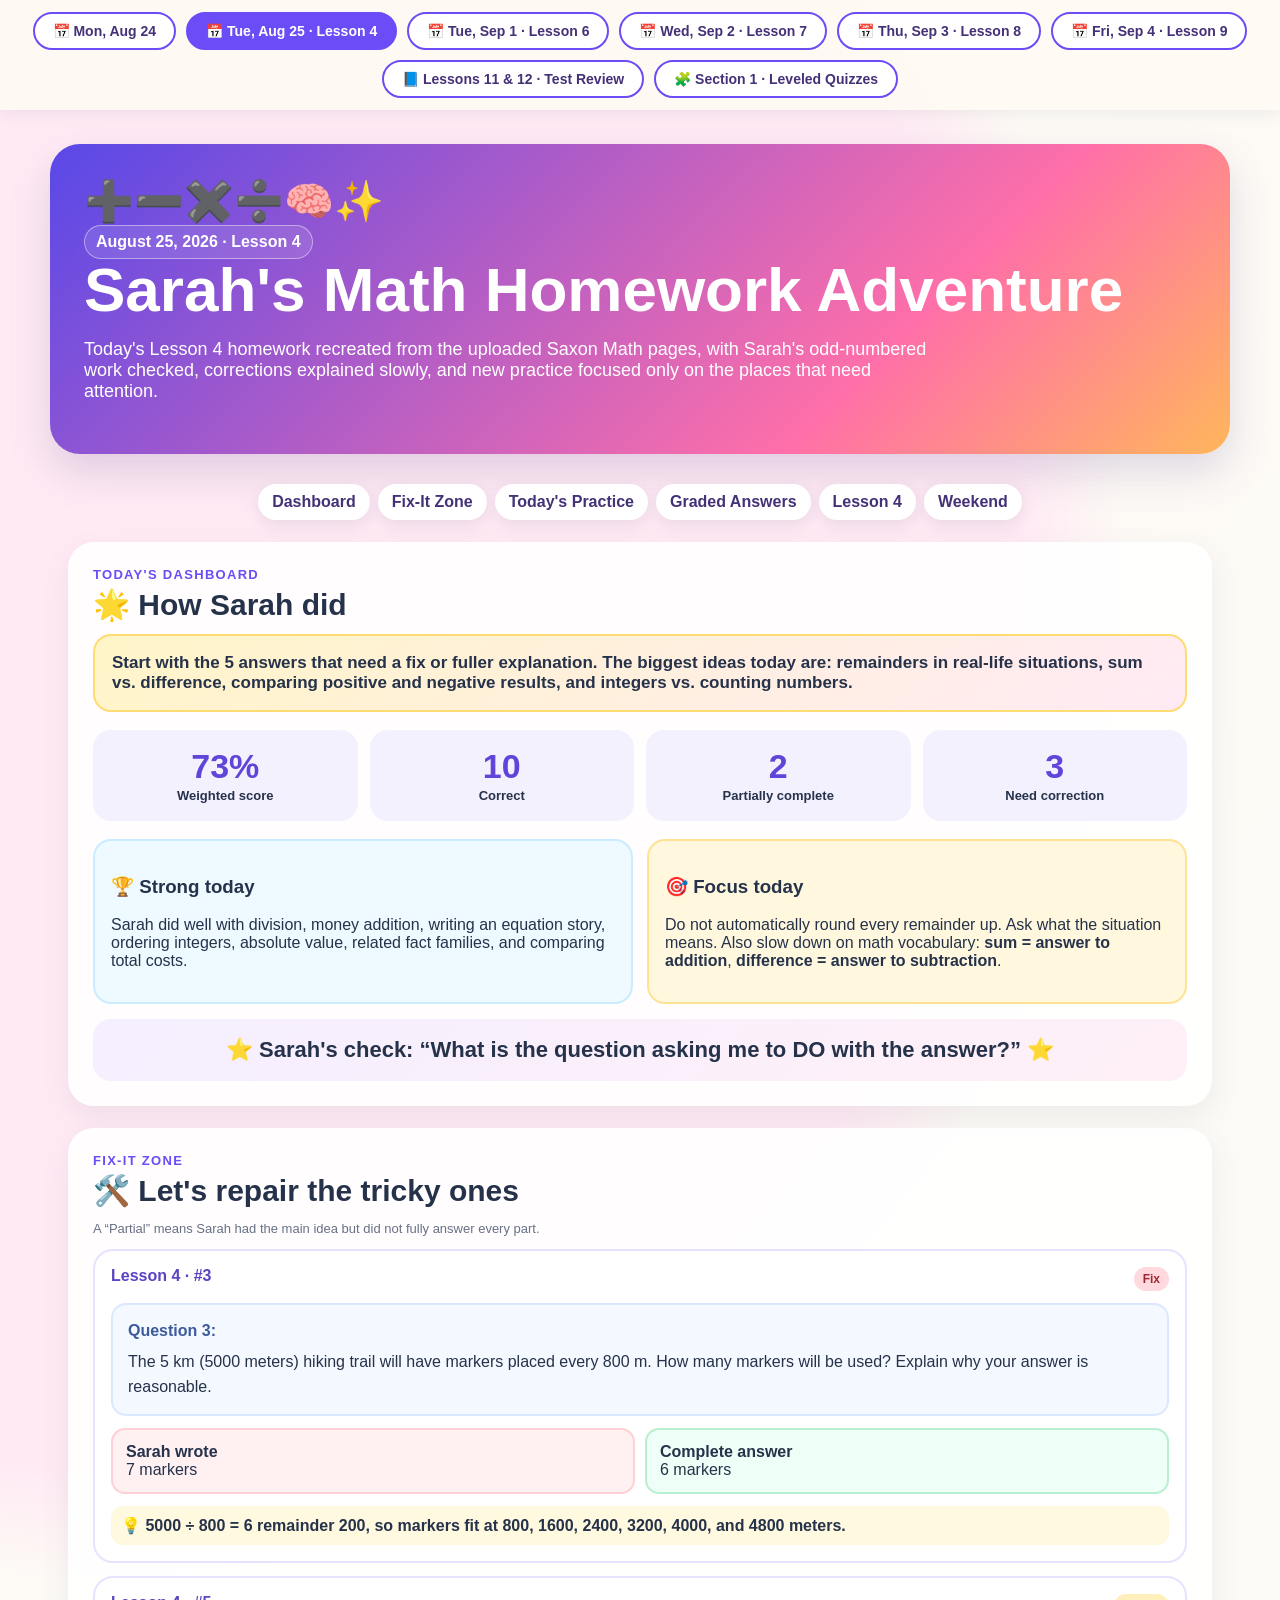
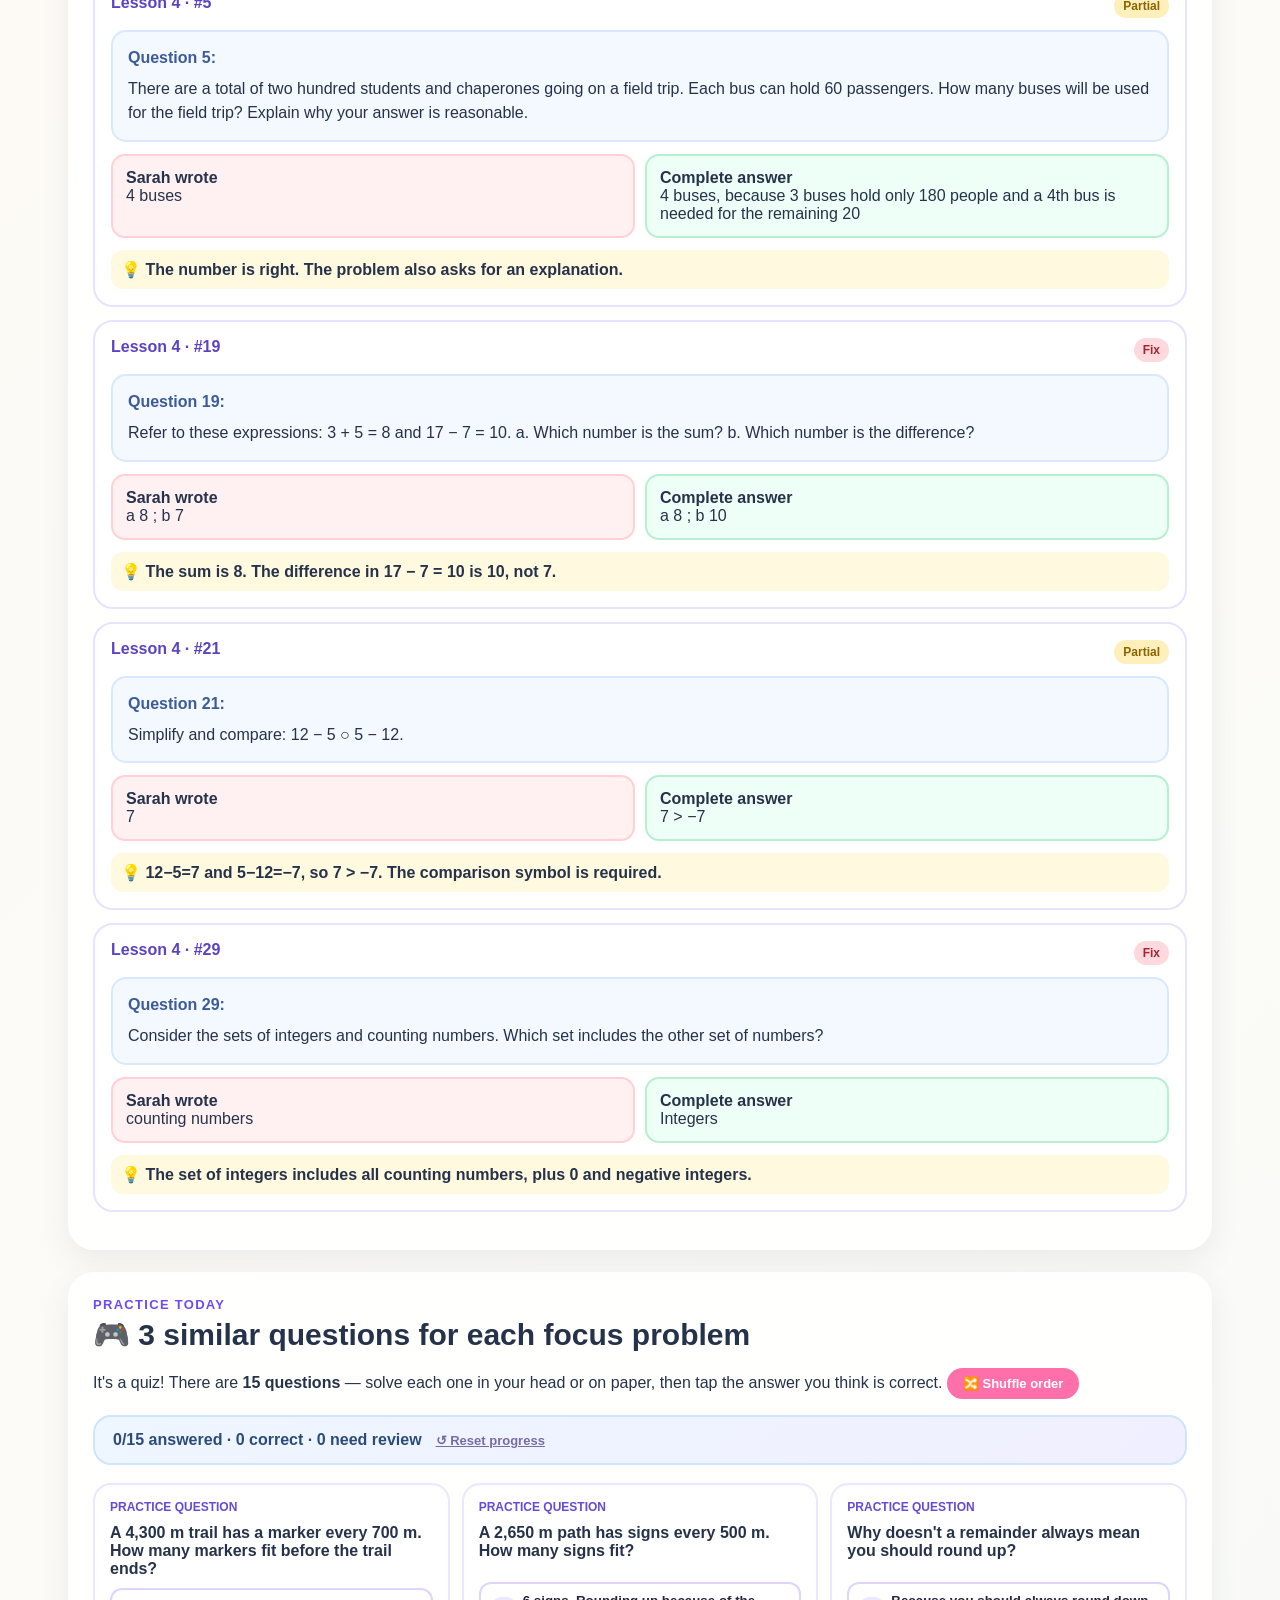
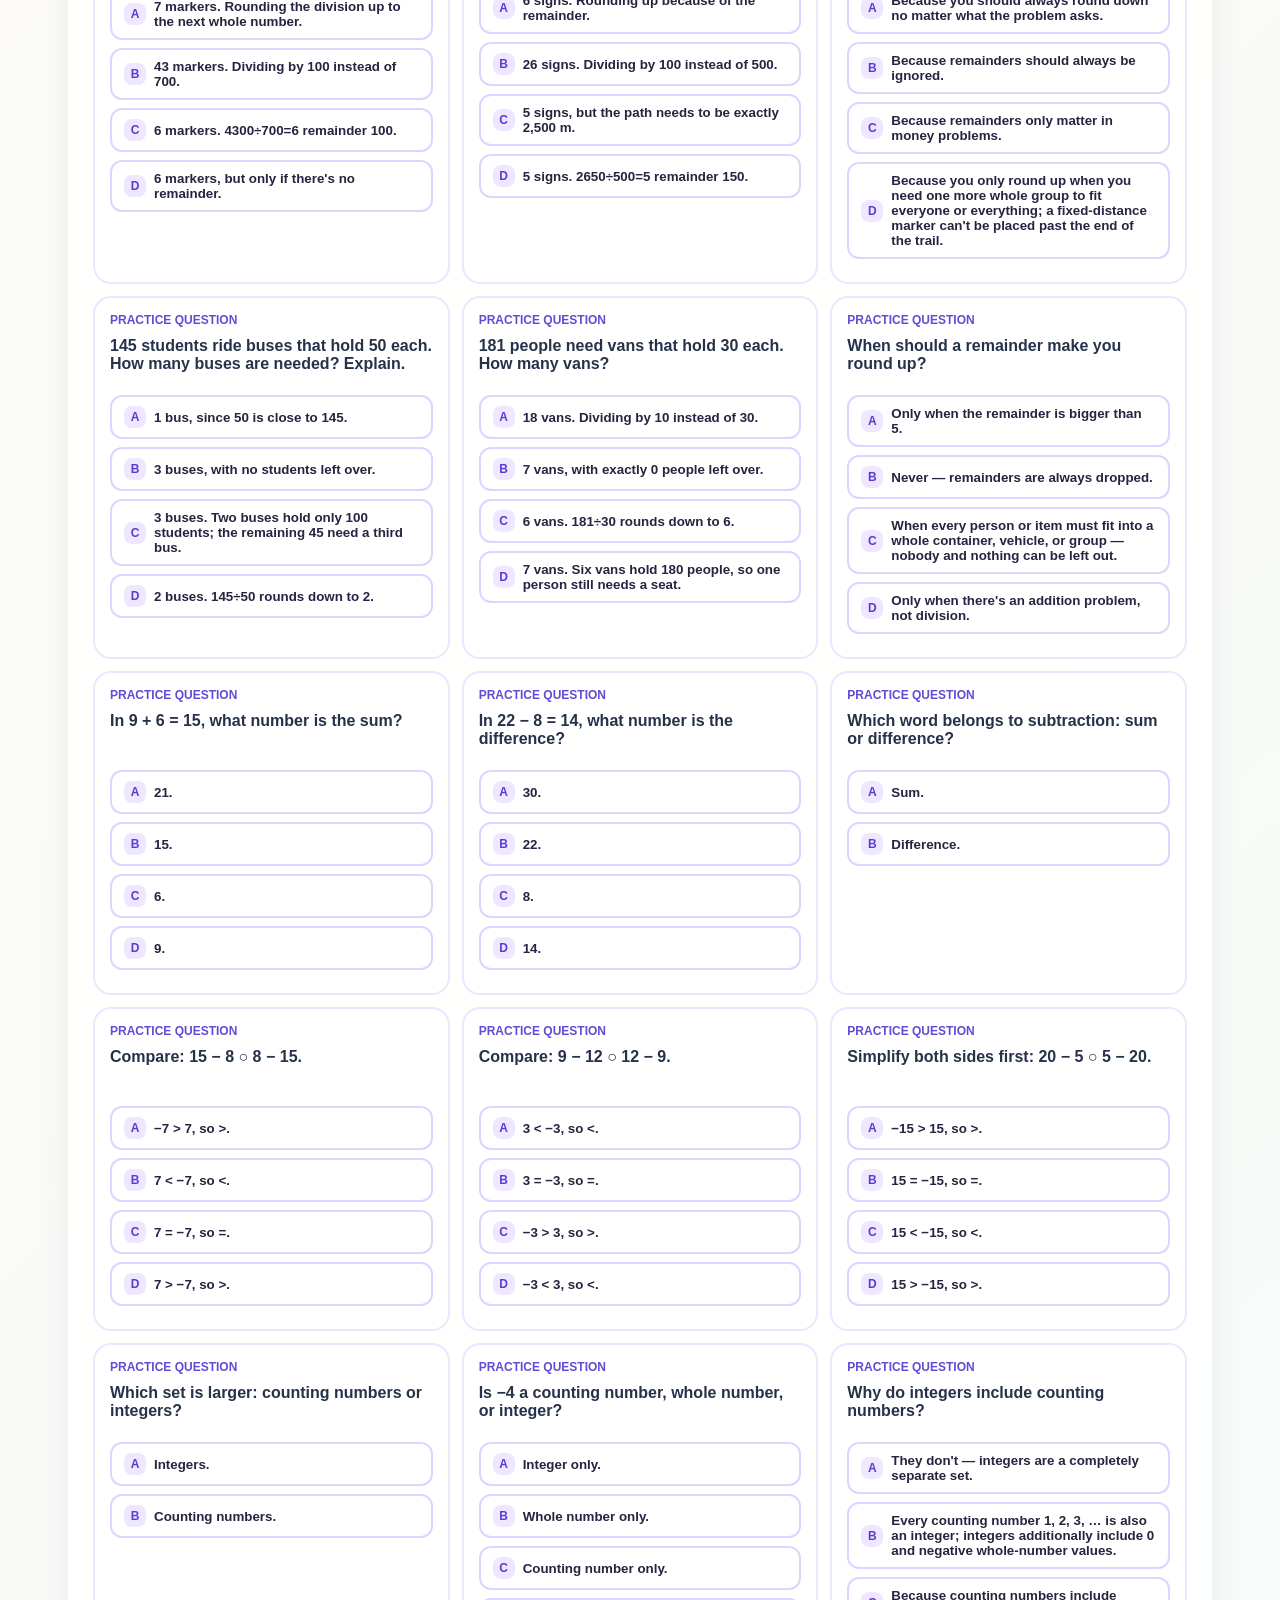
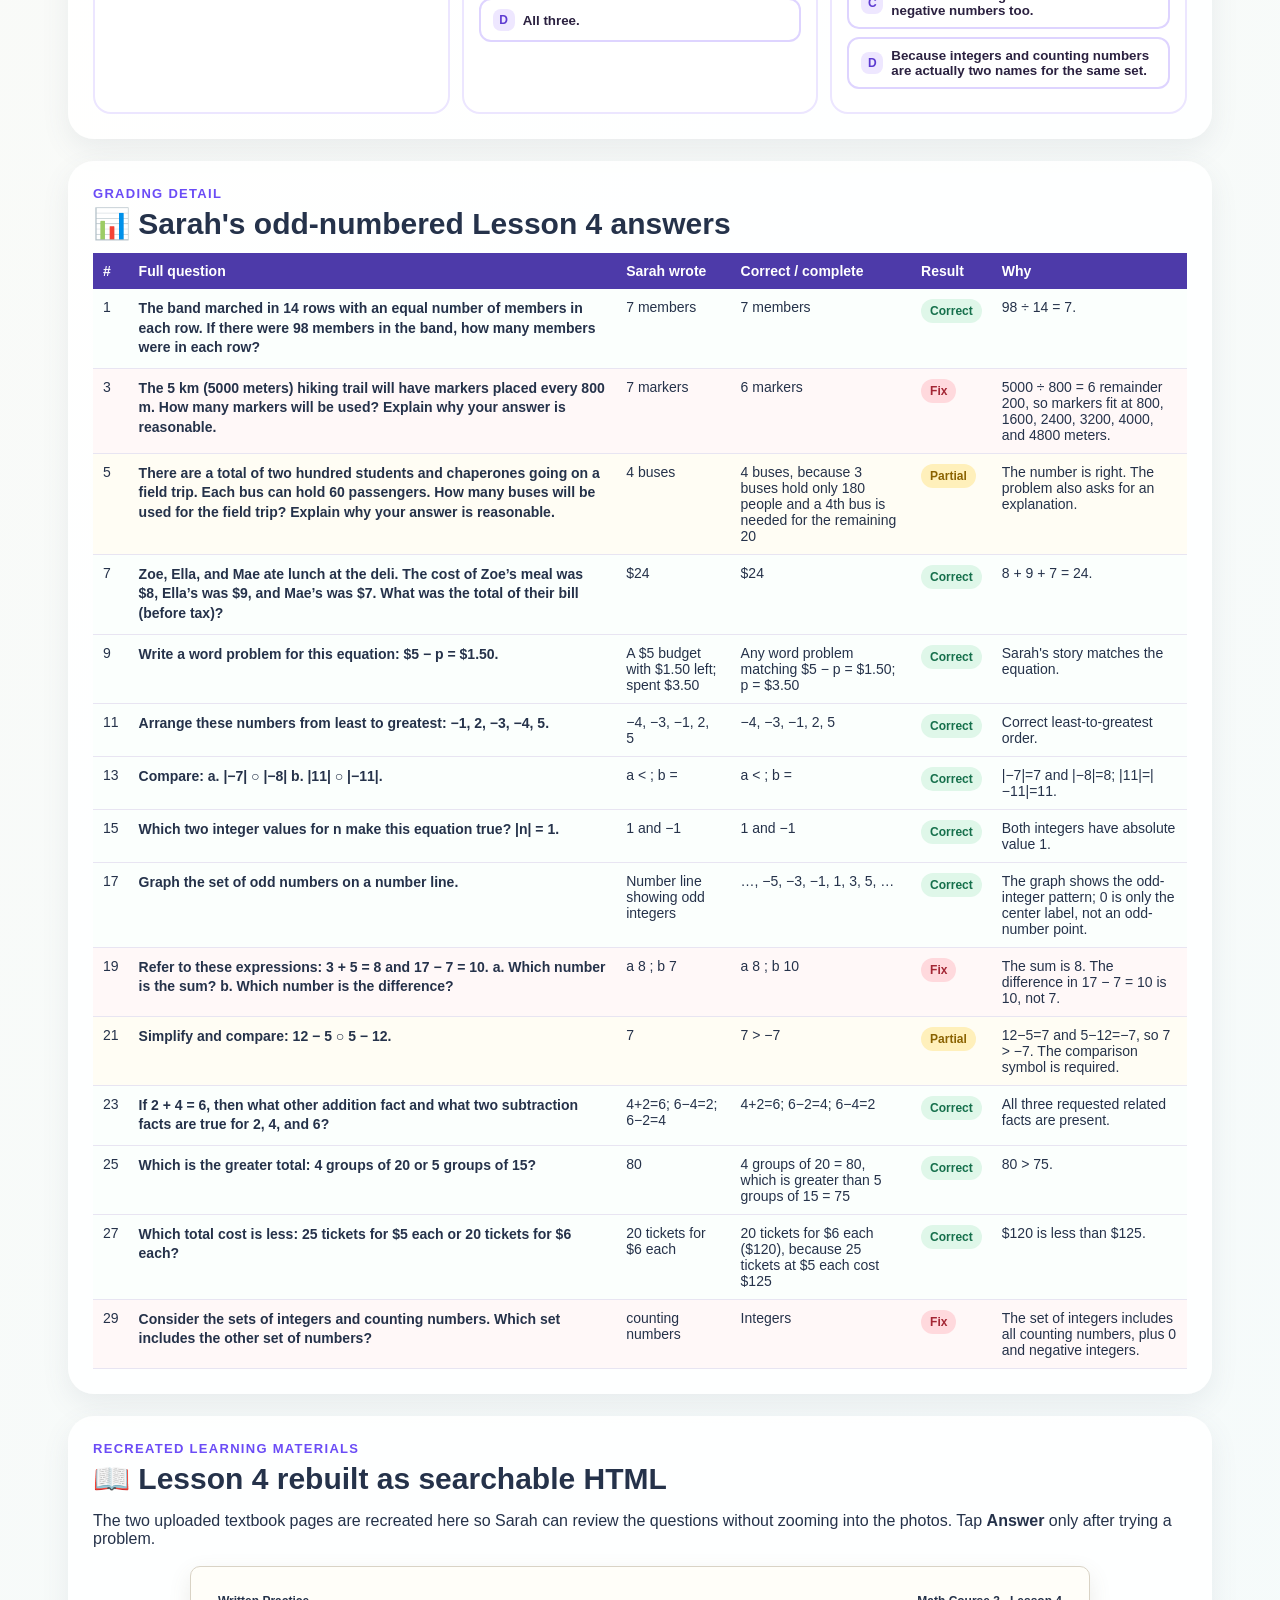
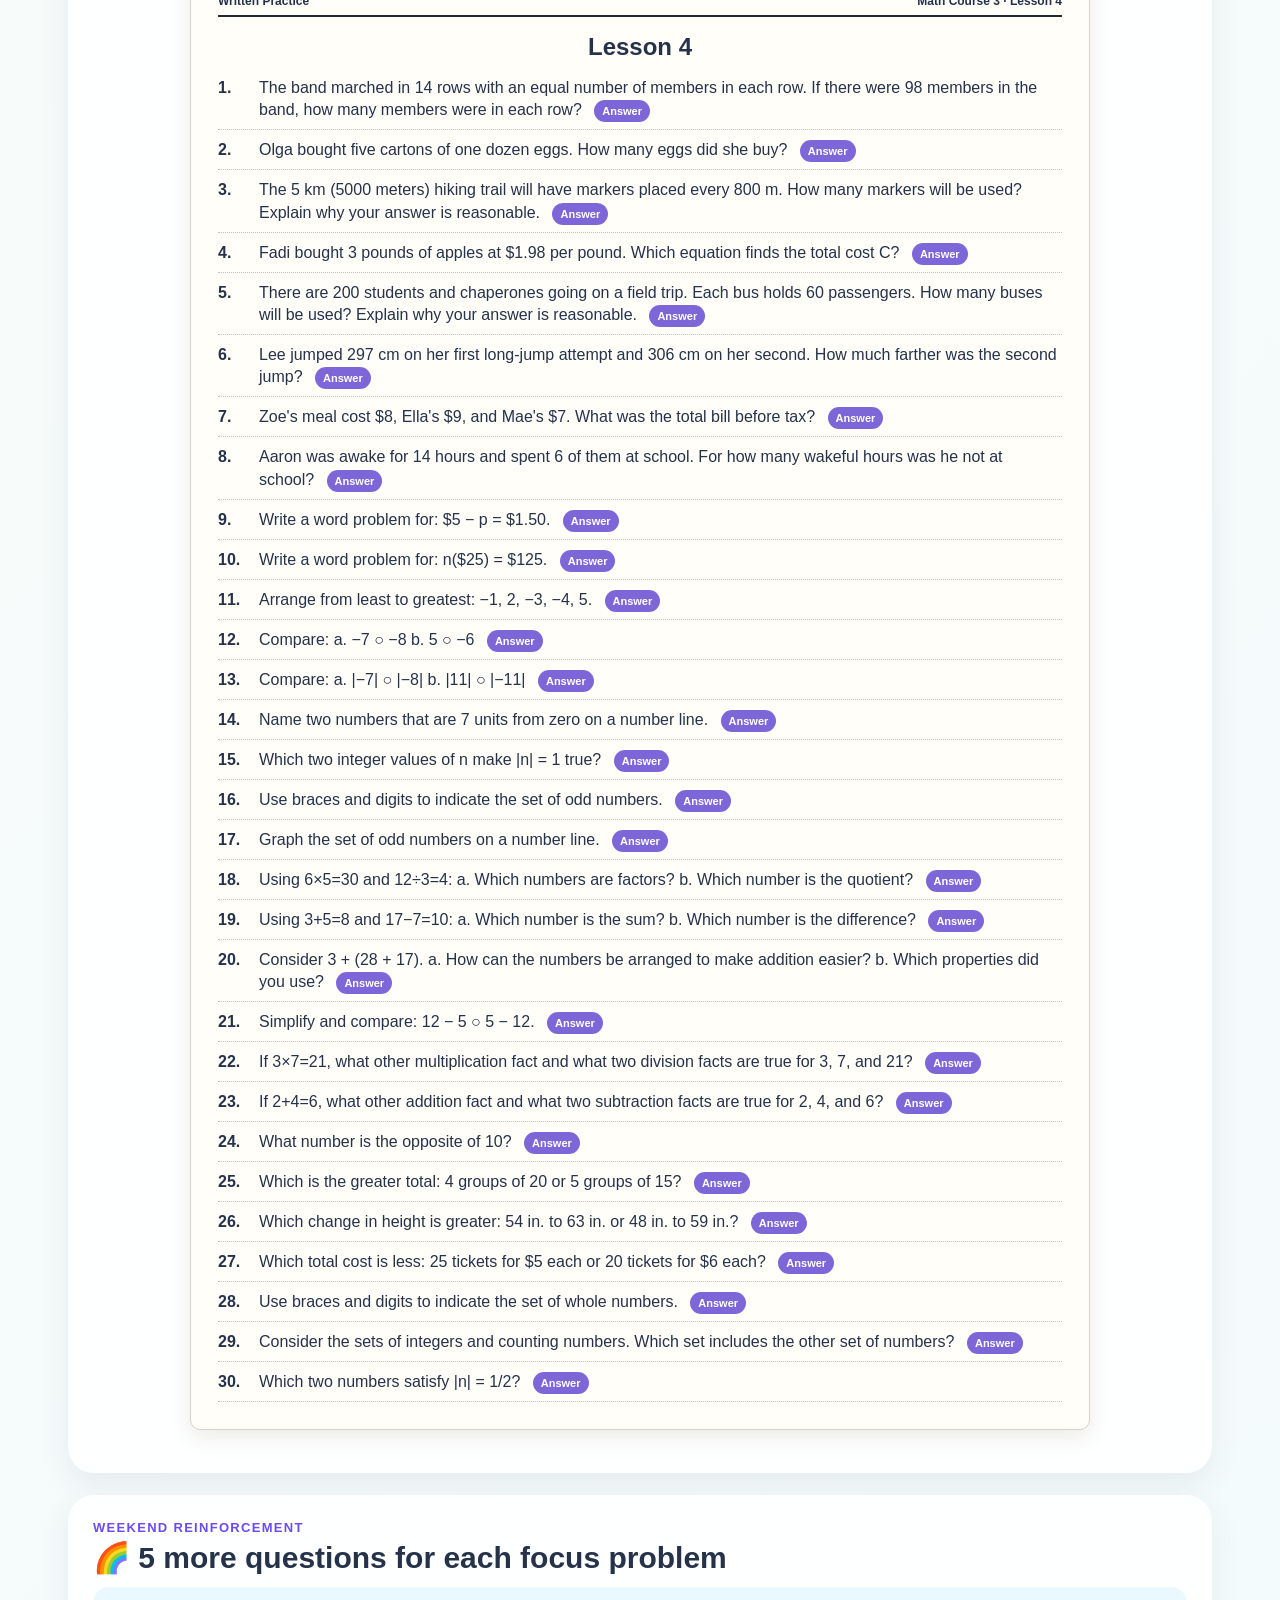
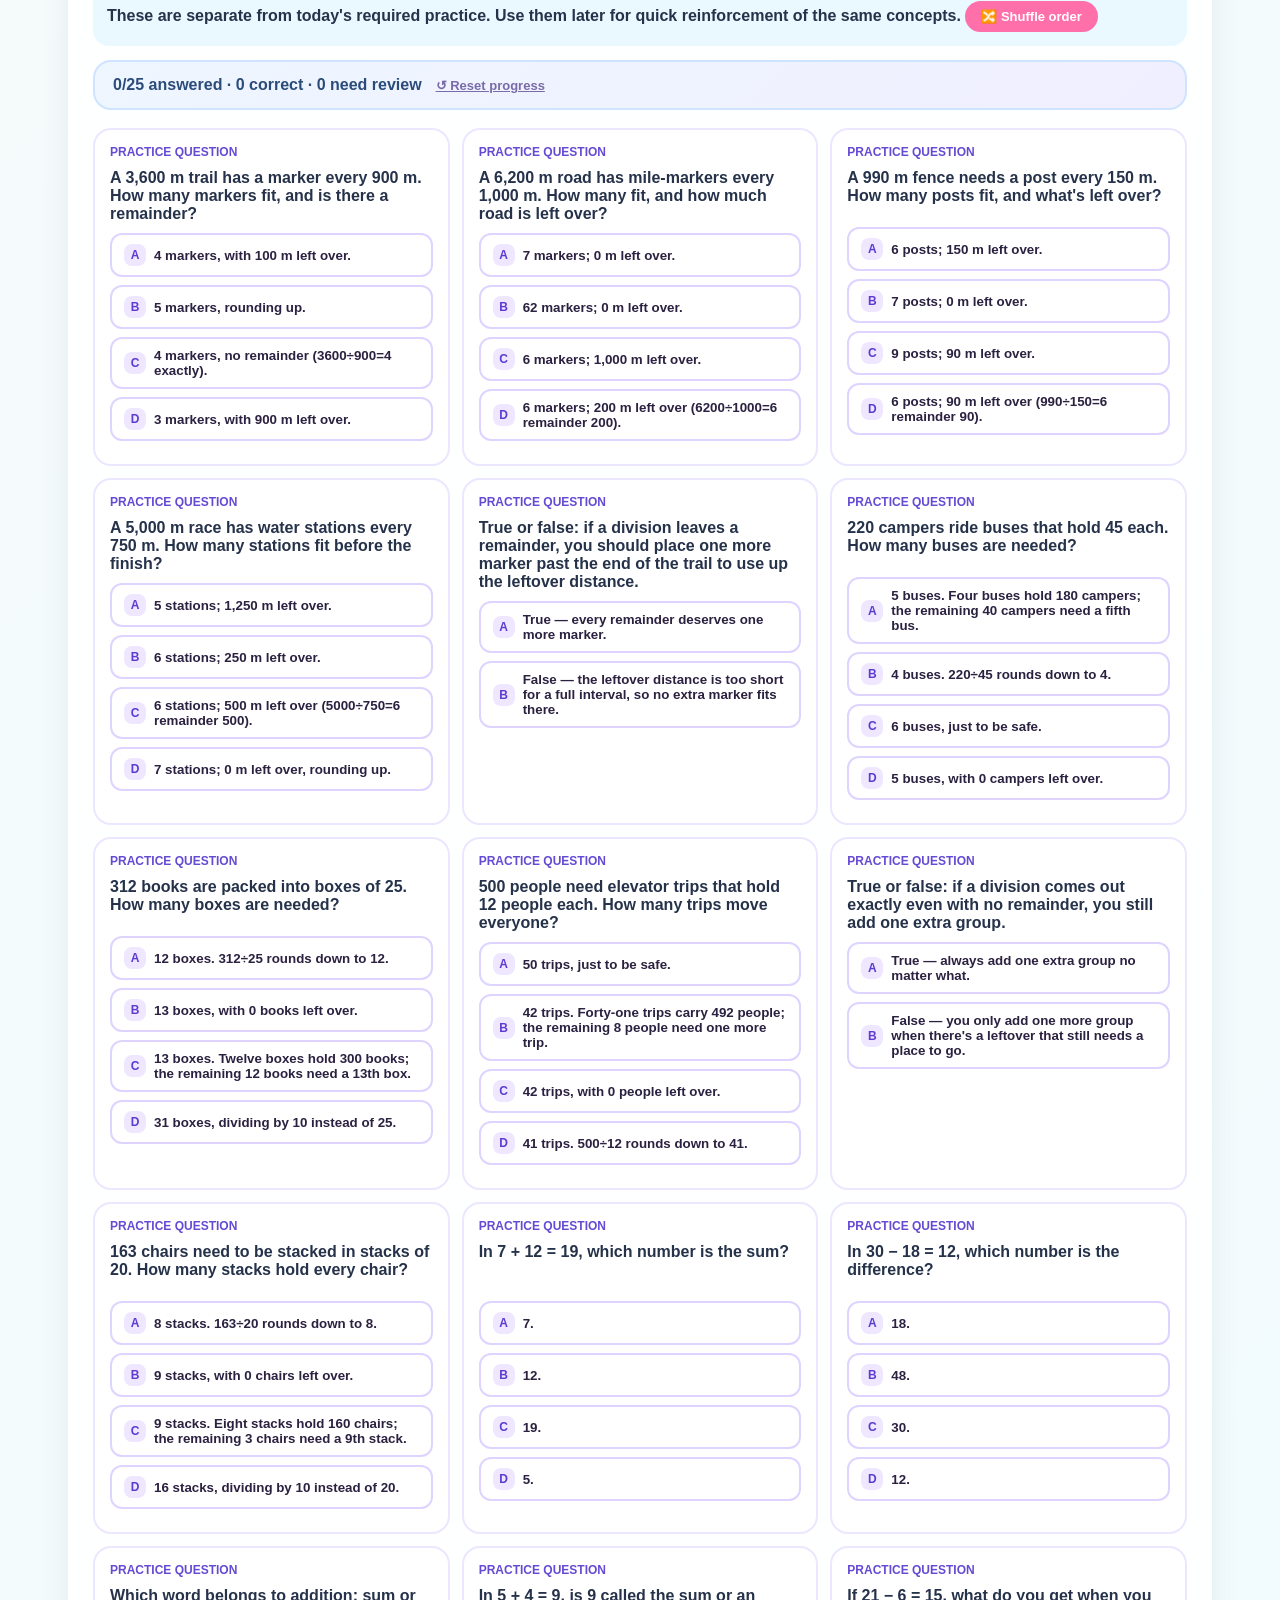
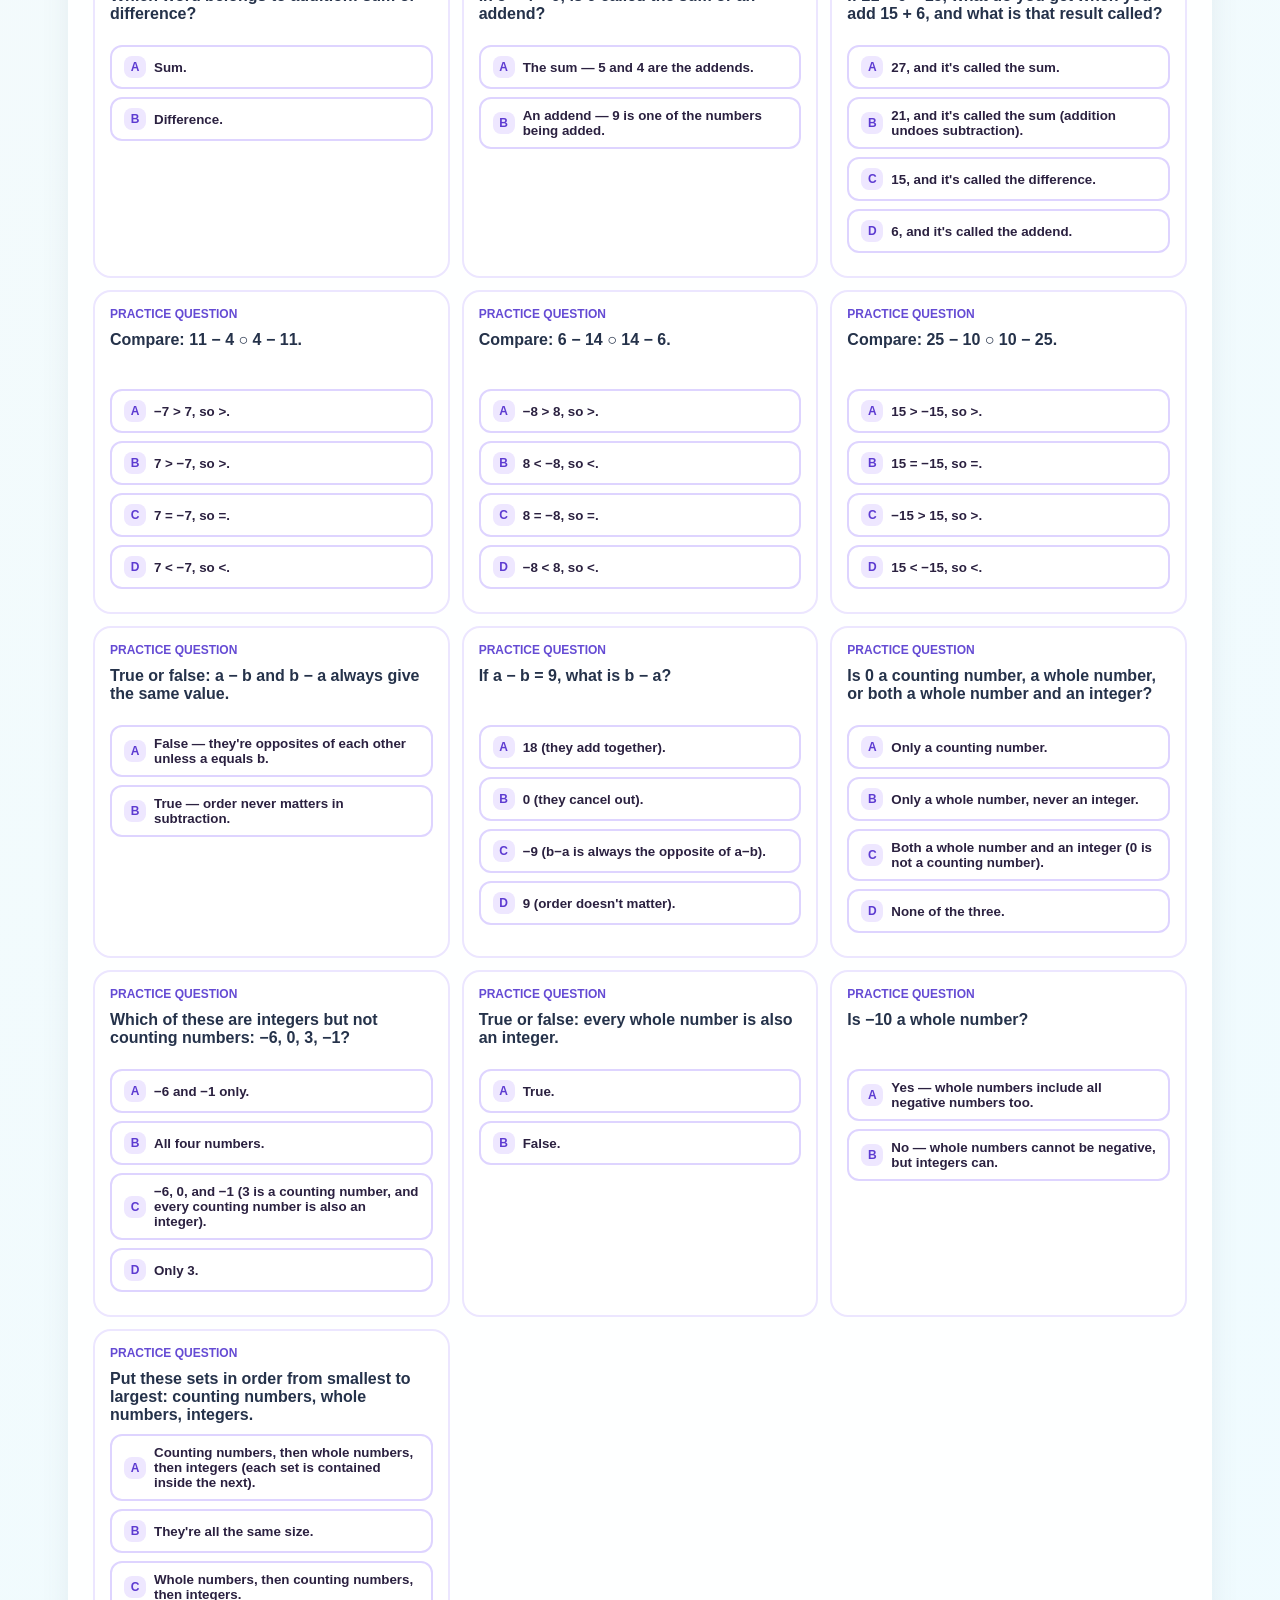
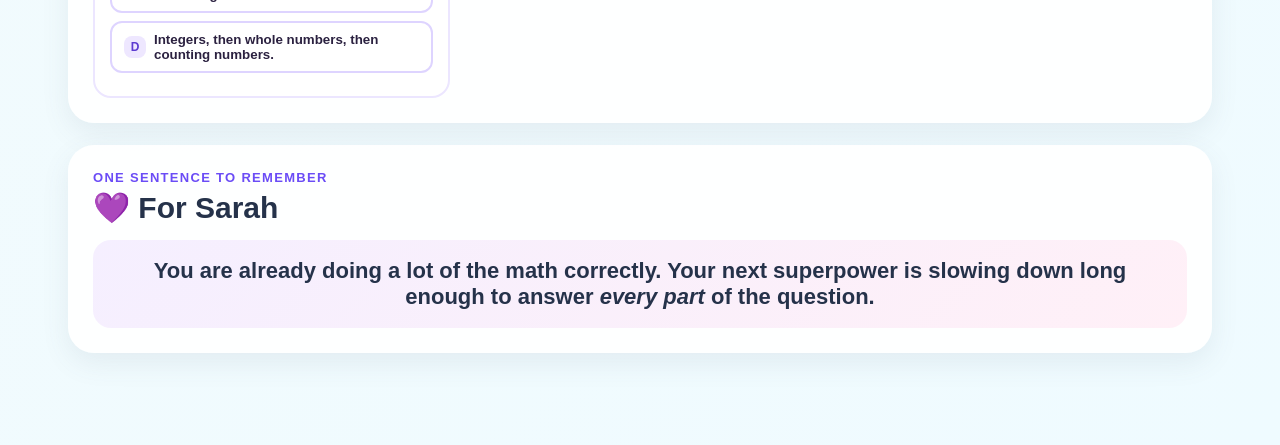
==== homework/index.html @ 471ae3fa "Publish integrated Homework Adventure" ====
<!doctype html>
<html lang="en"><head><meta charset="utf-8"><meta name="viewport" content="width=device-width,initial-scale=1">
<title>Sarah's Math Homework Adventure</title>
<style>
:root{--ink:#25324a;--purple:#6b4cf6;--pink:#ff6fa9;--blue:#4ab7ff;--mint:#aef0d5;--yellow:#ffd85f;--green:#24986a;--red:#dc5968;--paper:#fffef9}
*{box-sizing:border-box}html{scroll-behavior:smooth}body{margin:0;font-family:"Trebuchet MS","Avenir Next","Segoe UI",sans-serif;color:var(--ink);background:radial-gradient(circle at 10% 5%,#ffeaf4 0 8%,transparent 9%),linear-gradient(135deg,#fffaf4,#effbff)}
header{padding:34px 18px 20px}.hero{max-width:1180px;margin:auto;background:linear-gradient(135deg,#5848e8,#ff6fa9 70%,#ffb65c);color:white;border-radius:30px;padding:34px;box-shadow:0 18px 42px #58488e30}h1{font-size:clamp(34px,6vw,62px);margin:0 0 10px;line-height:1}.hero p{font-size:18px;max-width:850px}
main{max-width:1180px;margin:auto;padding:0 18px 70px}nav{position:sticky;top:6px;z-index:30;display:flex;gap:8px;flex-wrap:wrap;justify-content:center;margin:10px 0 20px}nav a{background:white;color:#443177;text-decoration:none;padding:9px 14px;border-radius:999px;font-weight:900;box-shadow:0 6px 16px #5445821d}
.section{background:#ffffffed;border-radius:26px;padding:25px;margin:22px 0;box-shadow:0 10px 28px #52627a18}.kicker{font-size:13px;text-transform:uppercase;letter-spacing:.1em;font-weight:900;color:var(--purple)}h2{font-size:30px;margin:5px 0 12px}
.today{background:linear-gradient(135deg,#fff5c8,#ffeaf4);border:2px solid #ffdc72;padding:17px;border-radius:18px;font-weight:850;font-size:17px}
.stats{display:grid;grid-template-columns:repeat(4,1fr);gap:12px;margin:18px 0}.stat{padding:17px;text-align:center;border-radius:18px;background:#f4f1ff}.stat strong{font-size:34px;display:block;color:#6144d8}.stat span{font-size:13px;font-weight:900}
.insights{display:grid;grid-template-columns:1fr 1fr;gap:14px}.insight{background:#eefaff;border:2px solid #c9edff;border-radius:18px;padding:16px}.insight.warn{background:#fff8df;border-color:#ffe292}
.rule{font-size:22px;font-weight:900;text-align:center;background:linear-gradient(135deg,#f5efff,#fff0f7);padding:18px;border-radius:18px;margin-top:15px}
.table-wrap{overflow:auto}table{width:100%;border-collapse:collapse;font-size:14px}th{position:sticky;top:0;background:#4d3aa9;color:white;padding:10px;text-align:left}td{padding:10px;border-bottom:1px solid #e8e5f2;vertical-align:top}tr.correct{background:#fbfffd}tr.partial{background:#fffdf4}tr.incorrect{background:#fff8f8}.status{display:inline-block;padding:5px 9px;border-radius:999px;font-weight:900;font-size:12px}.status.correct{background:#dff7e9;color:#16704c}.status.partial{background:#fff0bb;color:#8a6200}.status.incorrect{background:#ffd9dd;color:#a32634}
.fix-card{border:2px solid #e9e2ff;border-radius:20px;padding:16px;margin:13px 0;background:white}.fix-top{display:flex;justify-content:space-between;font-weight:900;color:#5c43c2}.fix-grid{display:grid;grid-template-columns:1fr 1fr;gap:10px;margin:12px 0}.wrong,.right{padding:13px;border-radius:14px}.wrong{background:#fff0f2;border:2px solid #ffd0d5}.right{background:#edfff6;border:2px solid #b8efd0}.why{font-weight:800;background:#fff9df;padding:10px;border-radius:12px}
.practice-grid{display:grid;grid-template-columns:repeat(3,1fr);gap:12px}.practice-card{background:white;border:2px solid #ece6ff;border-radius:18px;padding:15px}.tag{font-size:12px;text-transform:uppercase;color:#654bd4;font-weight:900}.pq{font-size:16px;font-weight:850;margin:10px 0;min-height:48px}button{border:0;background:#6246d9;color:white;border-radius:11px;padding:9px 12px;font-weight:900;cursor:pointer}.pa{display:none;margin-top:9px;background:#eafff4;border-radius:11px;padding:10px;font-weight:900}
.textbook-page{max-width:900px;margin:18px auto;background:var(--paper);border:1px solid #d9d3c5;border-radius:10px;padding:27px;box-shadow:0 8px 22px #6e60491f;font-family:Arial,sans-serif;position:relative}.page-head{display:flex;justify-content:space-between;border-bottom:2px solid #252a32;padding-bottom:7px;font-size:12px;font-weight:900}.textbook-page h3{text-align:center;font-size:24px;margin:16px 0}.book-qs{display:flex;flex-direction:column;gap:9px}.book-q{display:grid;grid-template-columns:34px 1fr;gap:7px;line-height:1.4;padding-bottom:7px;border-bottom:1px dotted #c8c3b7}.qnum{font-weight:900}.mini-btn{font-size:11px;padding:5px 8px;margin-left:8px;background:#7d67d8}.page-num{text-align:right;font-weight:900;margin-top:18px}.page-jumps{display:flex;gap:8px;flex-wrap:wrap}.page-jumps a{width:40px;height:40px;display:grid;place-items:center;border-radius:50%;background:#ece7ff;color:#553cc5;text-decoration:none;font-weight:900}
.legend{font-size:13px;color:#667085}.weekend-note{background:#eaf8ff;padding:14px;border-radius:16px;font-weight:800}
@media(max-width:850px){.stats,.practice-grid{grid-template-columns:repeat(2,1fr)}.insights,.fix-grid{grid-template-columns:1fr}}@media(max-width:520px){.stats,.practice-grid{grid-template-columns:1fr}.section{padding:18px}}

.full-question{margin:12px 0;padding:14px 15px;border-radius:15px;background:#f4f8ff;border:2px solid #d9e8ff;line-height:1.55}
.full-question b{display:block;color:#3c5b9b;margin-bottom:6px}

.quiz-options{display:flex;flex-direction:column;gap:8px}
.quiz-opt{border:2px solid #ded4ff !important;border-radius:12px !important;padding:9px 12px !important;background:white !important;color:#2b2140 !important;font-weight:800 !important;cursor:pointer;text-align:left;display:flex;align-items:center;gap:8px;width:100%}
.quiz-opt:hover{border-color:#9b8cf0 !important}
.quiz-letter{background:#eee7ff;color:#5d3bd1;font-weight:900;border-radius:8px;width:22px;height:22px;display:inline-flex;align-items:center;justify-content:center;font-size:12px;flex-shrink:0}
.quiz-opt.correct{background:#edfff6 !important;border-color:#2eb67d !important;color:#1f8a53 !important}
.quiz-opt.correct .quiz-letter{background:#c9f5df;color:#1f8a53}
.quiz-opt.incorrect{background:#fff0f2 !important;border-color:#e0546b !important;color:#a32634 !important}
.quiz-opt.incorrect .quiz-letter{background:#ffd0d6;color:#a32634}
.quiz-opt.disabled{cursor:default;opacity:.85}
.quiz-feedback{margin-top:8px;font-weight:900;font-size:14px}
.progress-summary{background:linear-gradient(135deg,#eef6ff,#f0efff);border:2px solid #cfe4ff;border-radius:18px;padding:14px 18px;margin:14px 0 18px;display:flex;flex-wrap:wrap;align-items:center;gap:14px}
.progress-tally{font-weight:900;color:#2b4c7a}
.reset-progress{border:0 !important;background:none !important;color:#7a6ba8 !important;font-weight:800;text-decoration:underline;cursor:pointer;font-size:13px;padding:0 !important}
.weak-word-panel{width:100%;margin-top:6px}
.weak-word-panel-title{font-weight:900;font-size:12px;text-transform:uppercase;color:#b23a4e;margin-bottom:6px}
.weak-word-list{display:flex;flex-wrap:wrap;gap:8px}
.weak-word-list span{background:white;border:2px solid #ffd0d6;border-radius:999px;padding:5px 12px;font-weight:800;color:#a32634;font-size:13px}
.shuffle-btn{border:0 !important;border-radius:999px !important;padding:8px 16px !important;background:#ff6fa9 !important;color:white !important;font-weight:900;cursor:pointer;font-size:13px}
.print-toolbar{text-align:center;margin:0 0 18px;display:flex;gap:10px;justify-content:center;flex-wrap:wrap}
.print-toolbar button{background:#6246d9}
.print-toolbar button:nth-child(2){background:#24986a}
@media print{
  nav,.shuffle-btn,.progress-summary,.print-toolbar{display:none !important}
  .pa{display:block}
  body{background:white}
  .section,.hero,.textbook-page{box-shadow:none}
  .quiz-opt.correct,.quiz-opt.incorrect{background:white !important;border-color:#ded4ff !important;color:#2b2140 !important}
  .quiz-opt.correct .quiz-letter,.quiz-opt.incorrect .quiz-letter{background:#eee7ff !important;color:#5d3bd1 !important}
  .quiz-feedback{display:none !important}
  .quiz-options[data-correct]::after{content:"✓ Answer: " attr(data-correct);display:block;margin-top:8px;font-weight:900;color:#1f8a53}
  body.print-blank .quiz-options[data-correct]::after{content:none}
}


.datepill{display:inline-block;padding:7px 11px;border:1px solid #ffffff70;border-radius:999px;background:#ffffff1c;font-weight:900}.plan{display:grid;grid-template-columns:repeat(3,1fr);gap:12px}.plan-card{padding:16px;border-radius:18px;background:#f7f2ff;border:2px solid #e5dcff}.plan-card strong{font-size:24px;color:#5b42c6}.question-cell{min-width:280px;font-weight:750;line-height:1.4}.tiny{font-size:13px;color:#677085}
.day-tabs{position:sticky;top:0;z-index:40;display:flex;gap:10px;justify-content:center;flex-wrap:wrap;padding:12px 10px;background:#fffaf4ee;backdrop-filter:blur(8px);box-shadow:0 4px 14px #52627a18}.day-tab{border:2px solid var(--purple);background:#fff;color:#443177;padding:9px 18px;border-radius:999px;font-weight:900;cursor:pointer;font-size:14px}.day-tab.active{background:var(--purple);color:#fff}.quiz-frame-wrap{max-width:1180px;margin:0 auto;padding:0 10px 18px}.quiz-frame-bar{display:flex;justify-content:space-between;align-items:center;gap:10px;flex-wrap:wrap;padding:10px 4px}.quiz-frame-bar .tiny{font-weight:800}.quiz-frame-bar a{background:var(--purple,#6246d9);color:#fff;text-decoration:none;padding:8px 14px;border-radius:999px;font-weight:900;font-size:13px}.quiz-frame{width:100%;height:calc(100vh - 130px);min-height:560px;border:2px solid #e9e2ff;border-radius:22px;background:#fff;box-shadow:0 10px 28px #52627a18;display:block}</style></head>
<body>
<div class="day-tabs">
  <button class="day-tab" data-day="aug24" onclick="showDay('aug24')">📅 Mon, Aug 24</button>
  <button class="day-tab" data-day="aug25" onclick="showDay('aug25')">📅 Tue, Aug 25 · Lesson 4</button>
  <button class="day-tab" data-day="sep1" onclick="showDay('sep1')">📅 Tue, Sep 1 · Lesson 6</button>
  <button class="day-tab" data-day="sep2" onclick="showDay('sep2')">📅 Wed, Sep 2 · Lesson 7</button>
  <button class="day-tab" data-day="sep3" onclick="showDay('sep3')">📅 Thu, Sep 3 · Lesson 8</button>
  <button class="day-tab" data-day="sep4" onclick="showDay('sep4')">📅 Fri, Sep 4 · Lesson 9</button>
  <button class="day-tab" data-day="l1112" onclick="showDay('l1112')">📘 Lessons 11 & 12 · Test Review</button>
  <button class="day-tab" data-day="quizzes" onclick="showDay('quizzes')">🧩 Section 1 · Leveled Quizzes</button>
</div>
<div class="day-page" data-day="aug24">
<header><div class="hero"><div style="font-size:40px">➕➖✖️➗🧠✨</div><div style="font-weight:900;font-size:14px;letter-spacing:.08em;text-transform:uppercase;opacity:.85;margin-bottom:6px">📅 Monday, August 24, 2026</div><h1>Sarah's Math Homework Adventure</h1>
<p>Lessons 1–3 recreated from the uploaded homework pages, with Sarah's Lesson 2 and Lesson 3 answers checked, corrections explained, and targeted practice for today.</p></div></header>
<main>
<nav><a href="#dashboard">Dashboard</a><a href="#corrections">Fix-It Zone</a><a href="#today-practice">Today's Practice</a><a href="#answers">All Graded Answers</a><a href="#textbook">Recreated Textbook</a><a href="#weekend">Weekend</a></nav>
<div class="print-toolbar"><button onclick="printBlank()">🖨️ Print blank worksheet</button><button onclick="printAnswerKey()">🖨️ Print answer key</button></div>

<section class="section" id="dashboard">
<div class="kicker">Performance dashboard</div><h2>🌟 How Sarah is doing</h2>
<div class="today">Today's priority: correct the <b>2 clearly wrong answers</b> and complete the missing pieces on <b>4 partially correct answers</b>. Then do the 18 targeted practice questions below.</div>
<div class="stats">
<div class="stat"><strong>85%</strong><span>Overall weighted score</span></div>
<div class="stat"><strong>87%</strong><span>Lesson 2</span></div>
<div class="stat"><strong>83%</strong><span>Lesson 3</span></div>
<div class="stat"><strong>30</strong><span>Odd-numbered answers checked</span></div>
</div>
<div class="insights">
<div class="insight"><h3>🏆 Strong areas</h3><p>Integer ordering, absolute value, related fact families, arithmetic computation, and recognizing several properties are strong. Most of Sarah's numerical answers are correct.</p></div>
<div class="insight warn"><h3>🎯 Pay attention to</h3><p><b>Reading every part of a question.</b> Several answers had the correct number but missed a requested property name. Also review the difference between <b>whole numbers</b> and <b>counting numbers</b>.</p></div>
</div>
<div class="rule">⭐ Math check: “Did I answer EVERY part of the question?” ⭐</div>
</section>

<section class="section" id="corrections"><div class="kicker">Fix-it zone</div><h2>🛠️ Wrong or incomplete answers</h2>
<p class="legend">Incorrect = answer needs to change. Partial = the main idea is right, but part of the requested answer is missing or incomplete.</p>

    <article class="fix-card">
      <div class="fix-top"><span>Lesson 2 · #5</span><span class="status partial">Partial</span></div>
      <div class="full-question"><b>Full question</b><div>Using the properties of multiplication, how can we rearrange the factors in this expression so that the multiplication is easier?<br>(25 · 17) · 4<br>b. What is the product?<br>c. Which properties did you use?</div></div>
      <div class="fix-grid">
        <div class="wrong"><b>Sarah's answer</b><br>Rearranged factors; 1700; &#x27;commutative&#x27;</div>
        <div class="right"><b>Correct / complete answer</b><br>(25×4)×17 = 100×17 = 1700; Commutative AND Associative Properties</div>
      </div>
      <div class="why">💡 The product is correct, but the full property name should include both commutative and associative.</div>
    </article>

    <article class="fix-card">
      <div class="fix-top"><span>Lesson 2 · #7</span><span class="status partial">Partial</span></div>
      <div class="full-question"><b>Full question</b><div>Use braces and digits to indicate the set of whole numbers.</div></div>
      <div class="fix-grid">
        <div class="wrong"><b>Sarah's answer</b><br>{0,1,2,3}</div>
        <div class="right"><b>Correct / complete answer</b><br>{0,1,2,3,…}</div>
      </div>
      <div class="why">💡 The pattern must continue forever, so the ellipsis (…) matters.</div>
    </article>

    <article class="fix-card">
      <div class="fix-top"><span>Lesson 2 · #9</span><span class="status incorrect">Incorrect</span></div>
      <div class="full-question"><b>Full question</b><div>Decide if the statement is true or false, and explain why:<br>All whole numbers are counting numbers.</div></div>
      <div class="fix-grid">
        <div class="wrong"><b>Sarah's answer</b><br>True</div>
        <div class="right"><b>Correct / complete answer</b><br>False</div>
      </div>
      <div class="why">💡 0 is a whole number but is not a counting number.</div>
    </article>

    <article class="fix-card">
      <div class="fix-top"><span>Lesson 3 · #5</span><span class="status incorrect">Incorrect</span></div>
      <div class="full-question"><b>Full question</b><div>Last week, Benji read 123 pages. This week Benji read 132 pages. How many more pages did Benji read this week than last week?</div></div>
      <div class="fix-grid">
        <div class="wrong"><b>Sarah's answer</b><br>7</div>
        <div class="right"><b>Correct / complete answer</b><br>9 pages</div>
      </div>
      <div class="why">💡 132−123=9.</div>
    </article>

    <article class="fix-card">
      <div class="fix-top"><span>Lesson 3 · #15</span><span class="status partial">Partial</span></div>
      <div class="full-question"><b>Full question</b><div>Consider the following expression:<br>4 · (37 · 25)<br>a. How can the numbers in this expression be arranged to make the multiplication easier?<br>b. Which properties did you use to rearrange the factors?<br>c. What is the product?</div></div>
      <div class="fix-grid">
        <div class="wrong"><b>Sarah's answer</b><br>a 100·37; b associative; c 3700</div>
        <div class="right"><b>Correct / complete answer</b><br>a (4·25)·37 = 100·37; b Commutative AND Associative; c 3700</div>
      </div>
      <div class="why">💡 The rearrangement and product are right, but both properties should be named.</div>
    </article>

    <article class="fix-card">
      <div class="fix-top"><span>Lesson 3 · #25</span><span class="status partial">Partial</span></div>
      <div class="full-question"><b>Full question</b><div>If 5t = 5, then t is what number? Name the property illustrated.</div></div>
      <div class="fix-grid">
        <div class="wrong"><b>Sarah's answer</b><br>1</div>
        <div class="right"><b>Correct / complete answer</b><br>t=1; Identity Property of Multiplication</div>
      </div>
      <div class="why">💡 The value is right, but the problem also asks for the property name.</div>
    </article>

    <article class="fix-card">
      <div class="fix-top"><span>Lesson 3 · #27</span><span class="status partial">Partial</span></div>
      <div class="full-question"><b>Full question</b><div>If 4x = 0, then x is what number? Name the property illustrated.</div></div>
      <div class="fix-grid">
        <div class="wrong"><b>Sarah's answer</b><br>0</div>
        <div class="right"><b>Correct / complete answer</b><br>x=0; Zero Property of Multiplication</div>
      </div>
      <div class="why">💡 The value is right, but the property name is missing.</div>
    </article>

</section>

<section class="section" id="today-practice"><div class="kicker">Practice today</div><h2>🎮 3 similar questions for each focus problem</h2>
<p>It's a quiz! There are <b>21 questions</b> — solve each one in your head or on paper, then tap the answer you think is correct. <button class="shuffle-btn" onclick="shuffleGrid('today-grid','Practice Question')">🔀 Shuffle order</button></p>
<div class="progress-summary" id="today-grid-summary"><span class="progress-tally">0/21 answered · 0 correct · 0 need review</span><button class="reset-progress" onclick="resetProgress('today-grid')">↺ Reset progress</button><div class="weak-word-panel" style="display:none"><div class="weak-word-panel-title">📋 Answers to review</div><div class="weak-word-list"></div></div></div>
<div class="practice-grid" id="today-grid"><div class="practice-card">
      <div class="tag" data-source="Lesson 2 #5">Practice Question</div>
      <div class="pq">Rearrange (25×13)×4 to make it easy. Name the properties used.</div>
      <div class="quiz-options" id="t-Lesson2-5-1-options" data-correct="(25×4)×13=100×13=1300; Commutative and Associative Properties."><button class="quiz-opt" onclick="selectOption(this,'t-Lesson2-5-1')" data-value="1200; Commutative and Associative Properties."><span class="quiz-letter">A</span>1200; Commutative and Associative Properties.</button><button class="quiz-opt" onclick="selectOption(this,'t-Lesson2-5-1')" data-value="1300; Commutative Property only."><span class="quiz-letter">B</span>1300; Commutative Property only.</button><button class="quiz-opt" onclick="selectOption(this,'t-Lesson2-5-1')" data-value="(25×4)×13=100×13=1300; Commutative and Associative Properties."><span class="quiz-letter">C</span>(25×4)×13=100×13=1300; Commutative and Associative Properties.</button><button class="quiz-opt" onclick="selectOption(this,'t-Lesson2-5-1')" data-value="1300; Associative Property only."><span class="quiz-letter">D</span>1300; Associative Property only.</button></div>
      <div class="quiz-feedback" id="t-Lesson2-5-1-feedback"></div>
    </div><div class="practice-card">
      <div class="tag" data-source="Lesson 2 #5">Practice Question</div>
      <div class="pq">Rearrange 5×(18×2) to make it easy. Name the properties.</div>
      <div class="quiz-options" id="t-Lesson2-5-2-options" data-correct="(5×2)×18=10×18=180; Commutative and Associative Properties."><button class="quiz-opt" onclick="selectOption(this,'t-Lesson2-5-2')" data-value="180; Commutative Property only."><span class="quiz-letter">A</span>180; Commutative Property only.</button><button class="quiz-opt" onclick="selectOption(this,'t-Lesson2-5-2')" data-value="180; Associative Property only."><span class="quiz-letter">B</span>180; Associative Property only.</button><button class="quiz-opt" onclick="selectOption(this,'t-Lesson2-5-2')" data-value="160; Commutative and Associative Properties."><span class="quiz-letter">C</span>160; Commutative and Associative Properties.</button><button class="quiz-opt" onclick="selectOption(this,'t-Lesson2-5-2')" data-value="(5×2)×18=10×18=180; Commutative and Associative Properties."><span class="quiz-letter">D</span>(5×2)×18=10×18=180; Commutative and Associative Properties.</button></div>
      <div class="quiz-feedback" id="t-Lesson2-5-2-feedback"></div>
    </div><div class="practice-card">
      <div class="tag" data-source="Lesson 2 #5">Practice Question</div>
      <div class="pq">Rearrange (50×7)×2 to make it easy. Name the properties.</div>
      <div class="quiz-options" id="t-Lesson2-5-3-options" data-correct="(50×2)×7=100×7=700; Commutative and Associative Properties."><button class="quiz-opt" onclick="selectOption(this,'t-Lesson2-5-3')" data-value="700; Commutative Property only."><span class="quiz-letter">A</span>700; Commutative Property only.</button><button class="quiz-opt" onclick="selectOption(this,'t-Lesson2-5-3')" data-value="(50×2)×7=100×7=700; Commutative and Associative Properties."><span class="quiz-letter">B</span>(50×2)×7=100×7=700; Commutative and Associative Properties.</button><button class="quiz-opt" onclick="selectOption(this,'t-Lesson2-5-3')" data-value="750; Commutative and Associative Properties."><span class="quiz-letter">C</span>750; Commutative and Associative Properties.</button><button class="quiz-opt" onclick="selectOption(this,'t-Lesson2-5-3')" data-value="700; Associative Property only."><span class="quiz-letter">D</span>700; Associative Property only.</button></div>
      <div class="quiz-feedback" id="t-Lesson2-5-3-feedback"></div>
    </div><div class="practice-card">
      <div class="tag" data-source="Lesson 2 #7">Practice Question</div>
      <div class="pq">Write the set of whole numbers using braces and an ellipsis.</div>
      <div class="quiz-options" id="t-Lesson2-7-1-options" data-correct="{0,1,2,3,4,…}"><button class="quiz-opt" onclick="selectOption(this,'t-Lesson2-7-1')" data-value="…,−2,−1,0,1,2,…"><span class="quiz-letter">A</span>…,−2,−1,0,1,2,…</button><button class="quiz-opt" onclick="selectOption(this,'t-Lesson2-7-1')" data-value="{0,1,2,3,4}"><span class="quiz-letter">B</span>{0,1,2,3,4}</button><button class="quiz-opt" onclick="selectOption(this,'t-Lesson2-7-1')" data-value="{0,1,2,3,4,…}"><span class="quiz-letter">C</span>{0,1,2,3,4,…}</button><button class="quiz-opt" onclick="selectOption(this,'t-Lesson2-7-1')" data-value="{1,2,3,4,…}"><span class="quiz-letter">D</span>{1,2,3,4,…}</button></div>
      <div class="quiz-feedback" id="t-Lesson2-7-1-feedback"></div>
    </div><div class="practice-card">
      <div class="tag" data-source="Lesson 2 #7">Practice Question</div>
      <div class="pq">Which set is correct for whole numbers: {1,2,3,…} or {0,1,2,3,…}?</div>
      <div class="quiz-options" id="t-Lesson2-7-2-options" data-correct="{0,1,2,3,…}"><button class="quiz-opt" onclick="selectOption(this,'t-Lesson2-7-2')" data-value="{0,1,2,3,…}"><span class="quiz-letter">A</span>{0,1,2,3,…}</button><button class="quiz-opt" onclick="selectOption(this,'t-Lesson2-7-2')" data-value="{1,2,3,…}"><span class="quiz-letter">B</span>{1,2,3,…}</button></div>
      <div class="quiz-feedback" id="t-Lesson2-7-2-feedback"></div>
    </div><div class="practice-card">
      <div class="tag" data-source="Lesson 2 #7">Practice Question</div>
      <div class="pq">Why is the … needed in {0,1,2,3,…}?</div>
      <div class="quiz-options" id="t-Lesson2-7-3-options" data-correct="It shows the pattern continues forever."><button class="quiz-opt" onclick="selectOption(this,'t-Lesson2-7-3')" data-value="It means the numbers repeat."><span class="quiz-letter">A</span>It means the numbers repeat.</button><button class="quiz-opt" onclick="selectOption(this,'t-Lesson2-7-3')" data-value="It shows numbers are missing."><span class="quiz-letter">B</span>It shows numbers are missing.</button><button class="quiz-opt" onclick="selectOption(this,'t-Lesson2-7-3')" data-value="It shows the pattern continues forever."><span class="quiz-letter">C</span>It shows the pattern continues forever.</button><button class="quiz-opt" onclick="selectOption(this,'t-Lesson2-7-3')" data-value="It marks the smallest number."><span class="quiz-letter">D</span>It marks the smallest number.</button></div>
      <div class="quiz-feedback" id="t-Lesson2-7-3-feedback"></div>
    </div><div class="practice-card">
      <div class="tag" data-source="Lesson 2 #9">Practice Question</div>
      <div class="pq">True or false: Every whole number is a counting number.</div>
      <div class="quiz-options" id="t-Lesson2-9-1-options" data-correct="False. 0 is whole but not counting."><button class="quiz-opt" onclick="selectOption(this,'t-Lesson2-9-1')" data-value="True."><span class="quiz-letter">A</span>True.</button><button class="quiz-opt" onclick="selectOption(this,'t-Lesson2-9-1')" data-value="False. 0 is whole but not counting."><span class="quiz-letter">B</span>False. 0 is whole but not counting.</button></div>
      <div class="quiz-feedback" id="t-Lesson2-9-1-feedback"></div>
    </div><div class="practice-card">
      <div class="tag" data-source="Lesson 2 #9">Practice Question</div>
      <div class="pq">Give one whole number that is not a counting number.</div>
      <div class="quiz-options" id="t-Lesson2-9-2-options" data-correct="0."><button class="quiz-opt" onclick="selectOption(this,'t-Lesson2-9-2')" data-value="1."><span class="quiz-letter">A</span>1.</button><button class="quiz-opt" onclick="selectOption(this,'t-Lesson2-9-2')" data-value="−1."><span class="quiz-letter">B</span>−1.</button><button class="quiz-opt" onclick="selectOption(this,'t-Lesson2-9-2')" data-value="0."><span class="quiz-letter">C</span>0.</button><button class="quiz-opt" onclick="selectOption(this,'t-Lesson2-9-2')" data-value="There isn't one."><span class="quiz-letter">D</span>There isn't one.</button></div>
      <div class="quiz-feedback" id="t-Lesson2-9-2-feedback"></div>
    </div><div class="practice-card">
      <div class="tag" data-source="Lesson 2 #9">Practice Question</div>
      <div class="pq">True or false: 0 is a whole number.</div>
      <div class="quiz-options" id="t-Lesson2-9-3-options" data-correct="True."><button class="quiz-opt" onclick="selectOption(this,'t-Lesson2-9-3')" data-value="False."><span class="quiz-letter">A</span>False.</button><button class="quiz-opt" onclick="selectOption(this,'t-Lesson2-9-3')" data-value="True."><span class="quiz-letter">B</span>True.</button></div>
      <div class="quiz-feedback" id="t-Lesson2-9-3-feedback"></div>
    </div><div class="practice-card">
      <div class="tag" data-source="Lesson 3 #5">Practice Question</div>
      <div class="pq">Last week Mia read 146 pages and this week 158. How many more this week?</div>
      <div class="quiz-options" id="t-Lesson3-5-1-options" data-correct="12 pages."><button class="quiz-opt" onclick="selectOption(this,'t-Lesson3-5-1')" data-value="304 pages."><span class="quiz-letter">A</span>304 pages.</button><button class="quiz-opt" onclick="selectOption(this,'t-Lesson3-5-1')" data-value="10 pages."><span class="quiz-letter">B</span>10 pages.</button><button class="quiz-opt" onclick="selectOption(this,'t-Lesson3-5-1')" data-value="14 pages."><span class="quiz-letter">C</span>14 pages.</button><button class="quiz-opt" onclick="selectOption(this,'t-Lesson3-5-1')" data-value="12 pages."><span class="quiz-letter">D</span>12 pages.</button></div>
      <div class="quiz-feedback" id="t-Lesson3-5-1-feedback"></div>
    </div><div class="practice-card">
      <div class="tag" data-source="Lesson 3 #5">Practice Question</div>
      <div class="pq">Sam ran 123 meters Monday and 137 Tuesday. How many more Tuesday?</div>
      <div class="quiz-options" id="t-Lesson3-5-2-options" data-correct="14 meters."><button class="quiz-opt" onclick="selectOption(this,'t-Lesson3-5-2')" data-value="12 meters."><span class="quiz-letter">A</span>12 meters.</button><button class="quiz-opt" onclick="selectOption(this,'t-Lesson3-5-2')" data-value="16 meters."><span class="quiz-letter">B</span>16 meters.</button><button class="quiz-opt" onclick="selectOption(this,'t-Lesson3-5-2')" data-value="260 meters."><span class="quiz-letter">C</span>260 meters.</button><button class="quiz-opt" onclick="selectOption(this,'t-Lesson3-5-2')" data-value="14 meters."><span class="quiz-letter">D</span>14 meters.</button></div>
      <div class="quiz-feedback" id="t-Lesson3-5-2-feedback"></div>
    </div><div class="practice-card">
      <div class="tag" data-source="Lesson 3 #5">Practice Question</div>
      <div class="pq">A book had 215 pages read yesterday and 228 today. What is the increase?</div>
      <div class="quiz-options" id="t-Lesson3-5-3-options" data-correct="13 pages."><button class="quiz-opt" onclick="selectOption(this,'t-Lesson3-5-3')" data-value="13 pages."><span class="quiz-letter">A</span>13 pages.</button><button class="quiz-opt" onclick="selectOption(this,'t-Lesson3-5-3')" data-value="15 pages."><span class="quiz-letter">B</span>15 pages.</button><button class="quiz-opt" onclick="selectOption(this,'t-Lesson3-5-3')" data-value="443 pages."><span class="quiz-letter">C</span>443 pages.</button><button class="quiz-opt" onclick="selectOption(this,'t-Lesson3-5-3')" data-value="11 pages."><span class="quiz-letter">D</span>11 pages.</button></div>
      <div class="quiz-feedback" id="t-Lesson3-5-3-feedback"></div>
    </div><div class="practice-card">
      <div class="tag" data-source="Lesson 3 #15">Practice Question</div>
      <div class="pq">Rearrange 4×(29×25). Name the properties and find the product.</div>
      <div class="quiz-options" id="t-Lesson3-15-1-options" data-correct="(4×25)×29=100×29=2900; Commutative and Associative."><button class="quiz-opt" onclick="selectOption(this,'t-Lesson3-15-1')" data-value="2600; Commutative and Associative."><span class="quiz-letter">A</span>2600; Commutative and Associative.</button><button class="quiz-opt" onclick="selectOption(this,'t-Lesson3-15-1')" data-value="(4×25)×29=100×29=2900; Commutative and Associative."><span class="quiz-letter">B</span>(4×25)×29=100×29=2900; Commutative and Associative.</button><button class="quiz-opt" onclick="selectOption(this,'t-Lesson3-15-1')" data-value="2900; Associative Property only."><span class="quiz-letter">C</span>2900; Associative Property only.</button><button class="quiz-opt" onclick="selectOption(this,'t-Lesson3-15-1')" data-value="2900; Commutative Property only."><span class="quiz-letter">D</span>2900; Commutative Property only.</button></div>
      <div class="quiz-feedback" id="t-Lesson3-15-1-feedback"></div>
    </div><div class="practice-card">
      <div class="tag" data-source="Lesson 3 #15">Practice Question</div>
      <div class="pq">Rearrange 5×(16×2). Name both properties.</div>
      <div class="quiz-options" id="t-Lesson3-15-2-options" data-correct="(5×2)×16=10×16=160; Commutative and Associative."><button class="quiz-opt" onclick="selectOption(this,'t-Lesson3-15-2')" data-value="160; Commutative Property only."><span class="quiz-letter">A</span>160; Commutative Property only.</button><button class="quiz-opt" onclick="selectOption(this,'t-Lesson3-15-2')" data-value="(5×2)×16=10×16=160; Commutative and Associative."><span class="quiz-letter">B</span>(5×2)×16=10×16=160; Commutative and Associative.</button><button class="quiz-opt" onclick="selectOption(this,'t-Lesson3-15-2')" data-value="150; Commutative and Associative."><span class="quiz-letter">C</span>150; Commutative and Associative.</button><button class="quiz-opt" onclick="selectOption(this,'t-Lesson3-15-2')" data-value="160; Associative Property only."><span class="quiz-letter">D</span>160; Associative Property only.</button></div>
      <div class="quiz-feedback" id="t-Lesson3-15-2-feedback"></div>
    </div><div class="practice-card">
      <div class="tag" data-source="Lesson 3 #15">Practice Question</div>
      <div class="pq">Rearrange 25×(12×4). Find the product.</div>
      <div class="quiz-options" id="t-Lesson3-15-3-options" data-correct="(25×4)×12=100×12=1200."><button class="quiz-opt" onclick="selectOption(this,'t-Lesson3-15-3')" data-value="1100."><span class="quiz-letter">A</span>1100.</button><button class="quiz-opt" onclick="selectOption(this,'t-Lesson3-15-3')" data-value="900."><span class="quiz-letter">B</span>900.</button><button class="quiz-opt" onclick="selectOption(this,'t-Lesson3-15-3')" data-value="1300."><span class="quiz-letter">C</span>1300.</button><button class="quiz-opt" onclick="selectOption(this,'t-Lesson3-15-3')" data-value="(25×4)×12=100×12=1200."><span class="quiz-letter">D</span>(25×4)×12=100×12=1200.</button></div>
      <div class="quiz-feedback" id="t-Lesson3-15-3-feedback"></div>
    </div><div class="practice-card">
      <div class="tag" data-source="Lesson 3 #25">Practice Question</div>
      <div class="pq">If 7t=7, what is t and what property is illustrated?</div>
      <div class="quiz-options" id="t-Lesson3-25-1-options" data-correct="t=1; Identity Property of Multiplication."><button class="quiz-opt" onclick="selectOption(this,'t-Lesson3-25-1')" data-value="t=0; Zero Property of Multiplication."><span class="quiz-letter">A</span>t=0; Zero Property of Multiplication.</button><button class="quiz-opt" onclick="selectOption(this,'t-Lesson3-25-1')" data-value="t=1; Zero Property of Multiplication."><span class="quiz-letter">B</span>t=1; Zero Property of Multiplication.</button><button class="quiz-opt" onclick="selectOption(this,'t-Lesson3-25-1')" data-value="t=1; Identity Property of Multiplication."><span class="quiz-letter">C</span>t=1; Identity Property of Multiplication.</button><button class="quiz-opt" onclick="selectOption(this,'t-Lesson3-25-1')" data-value="t=7; Identity Property of Multiplication."><span class="quiz-letter">D</span>t=7; Identity Property of Multiplication.</button></div>
      <div class="quiz-feedback" id="t-Lesson3-25-1-feedback"></div>
    </div><div class="practice-card">
      <div class="tag" data-source="Lesson 3 #25">Practice Question</div>
      <div class="pq">If 12m=12, what is m and what property?</div>
      <div class="quiz-options" id="t-Lesson3-25-2-options" data-correct="m=1; Identity Property of Multiplication."><button class="quiz-opt" onclick="selectOption(this,'t-Lesson3-25-2')" data-value="m=0; Zero Property of Multiplication."><span class="quiz-letter">A</span>m=0; Zero Property of Multiplication.</button><button class="quiz-opt" onclick="selectOption(this,'t-Lesson3-25-2')" data-value="m=1; Zero Property of Multiplication."><span class="quiz-letter">B</span>m=1; Zero Property of Multiplication.</button><button class="quiz-opt" onclick="selectOption(this,'t-Lesson3-25-2')" data-value="m=12; Identity Property of Multiplication."><span class="quiz-letter">C</span>m=12; Identity Property of Multiplication.</button><button class="quiz-opt" onclick="selectOption(this,'t-Lesson3-25-2')" data-value="m=1; Identity Property of Multiplication."><span class="quiz-letter">D</span>m=1; Identity Property of Multiplication.</button></div>
      <div class="quiz-feedback" id="t-Lesson3-25-2-feedback"></div>
    </div><div class="practice-card">
      <div class="tag" data-source="Lesson 3 #25">Practice Question</div>
      <div class="pq">What number can multiply 45 without changing it? Name the property.</div>
      <div class="quiz-options" id="t-Lesson3-25-3-options" data-correct="1; Identity Property of Multiplication."><button class="quiz-opt" onclick="selectOption(this,'t-Lesson3-25-3')" data-value="1; Identity Property of Multiplication."><span class="quiz-letter">A</span>1; Identity Property of Multiplication.</button><button class="quiz-opt" onclick="selectOption(this,'t-Lesson3-25-3')" data-value="0; Zero Property of Multiplication."><span class="quiz-letter">B</span>0; Zero Property of Multiplication.</button><button class="quiz-opt" onclick="selectOption(this,'t-Lesson3-25-3')" data-value="45; Identity Property of Multiplication."><span class="quiz-letter">C</span>45; Identity Property of Multiplication.</button><button class="quiz-opt" onclick="selectOption(this,'t-Lesson3-25-3')" data-value="1; Zero Property of Multiplication."><span class="quiz-letter">D</span>1; Zero Property of Multiplication.</button></div>
      <div class="quiz-feedback" id="t-Lesson3-25-3-feedback"></div>
    </div><div class="practice-card">
      <div class="tag" data-source="Lesson 3 #27">Practice Question</div>
      <div class="pq">If 8x=0, what is x and what property is illustrated?</div>
      <div class="quiz-options" id="t-Lesson3-27-1-options" data-correct="x=0; Zero Property of Multiplication."><button class="quiz-opt" onclick="selectOption(this,'t-Lesson3-27-1')" data-value="x=0; Zero Property of Multiplication."><span class="quiz-letter">A</span>x=0; Zero Property of Multiplication.</button><button class="quiz-opt" onclick="selectOption(this,'t-Lesson3-27-1')" data-value="x=0; Identity Property of Multiplication."><span class="quiz-letter">B</span>x=0; Identity Property of Multiplication.</button><button class="quiz-opt" onclick="selectOption(this,'t-Lesson3-27-1')" data-value="x=1; Identity Property of Multiplication."><span class="quiz-letter">C</span>x=1; Identity Property of Multiplication.</button><button class="quiz-opt" onclick="selectOption(this,'t-Lesson3-27-1')" data-value="x=8; Zero Property of Multiplication."><span class="quiz-letter">D</span>x=8; Zero Property of Multiplication.</button></div>
      <div class="quiz-feedback" id="t-Lesson3-27-1-feedback"></div>
    </div><div class="practice-card">
      <div class="tag" data-source="Lesson 3 #27">Practice Question</div>
      <div class="pq">If 15m=0, what is m? Name the property.</div>
      <div class="quiz-options" id="t-Lesson3-27-2-options" data-correct="m=0; Zero Property of Multiplication."><button class="quiz-opt" onclick="selectOption(this,'t-Lesson3-27-2')" data-value="m=0; Identity Property of Multiplication."><span class="quiz-letter">A</span>m=0; Identity Property of Multiplication.</button><button class="quiz-opt" onclick="selectOption(this,'t-Lesson3-27-2')" data-value="m=0; Zero Property of Multiplication."><span class="quiz-letter">B</span>m=0; Zero Property of Multiplication.</button><button class="quiz-opt" onclick="selectOption(this,'t-Lesson3-27-2')" data-value="m=1; Identity Property of Multiplication."><span class="quiz-letter">C</span>m=1; Identity Property of Multiplication.</button><button class="quiz-opt" onclick="selectOption(this,'t-Lesson3-27-2')" data-value="m=15; Zero Property of Multiplication."><span class="quiz-letter">D</span>m=15; Zero Property of Multiplication.</button></div>
      <div class="quiz-feedback" id="t-Lesson3-27-2-feedback"></div>
    </div><div class="practice-card">
      <div class="tag" data-source="Lesson 3 #27">Practice Question</div>
      <div class="pq">Complete: 37×___=0.</div>
      <div class="quiz-options" id="t-Lesson3-27-3-options" data-correct="0."><button class="quiz-opt" onclick="selectOption(this,'t-Lesson3-27-3')" data-value="−1."><span class="quiz-letter">A</span>−1.</button><button class="quiz-opt" onclick="selectOption(this,'t-Lesson3-27-3')" data-value="0."><span class="quiz-letter">B</span>0.</button><button class="quiz-opt" onclick="selectOption(this,'t-Lesson3-27-3')" data-value="37."><span class="quiz-letter">C</span>37.</button><button class="quiz-opt" onclick="selectOption(this,'t-Lesson3-27-3')" data-value="1."><span class="quiz-letter">D</span>1.</button></div>
      <div class="quiz-feedback" id="t-Lesson3-27-3-feedback"></div>
    </div></div>
</section>

<section class="section" id="answers"><div class="kicker">Grading detail</div><h2>📊 All Lesson 2 & 3 answers checked</h2>
<div class="table-wrap"><table><thead><tr><th>Lesson</th><th>#</th><th>Sarah</th><th>Correct / Complete</th><th>Result</th><th>Explanation</th></tr></thead><tbody>
    <tr class="correct">
      <td>Lesson 2</td><td>1</td><td>75</td><td>75</td>
      <td><span class="status correct">Correct</span></td><td>20×5=100 and 20+5=25, so 100−25=75.</td>
    </tr>
    <tr class="correct">
      <td>Lesson 2</td><td>3</td><td>30−20=10; 30−10=20</td><td>30−20=10; 30−10=20</td>
      <td><span class="status correct">Correct</span></td><td>Both subtraction facts are correct.</td>
    </tr>
    <tr class="partial">
      <td>Lesson 2</td><td>5</td><td>Rearranged factors; 1700; &#x27;commutative&#x27;</td><td>(25×4)×17 = 100×17 = 1700; Commutative AND Associative Properties</td>
      <td><span class="status partial">Partial</span></td><td>The product is correct, but the full property name should include both commutative and associative.</td>
    </tr>
    <tr class="partial">
      <td>Lesson 2</td><td>7</td><td>{0,1,2,3}</td><td>{0,1,2,3,…}</td>
      <td><span class="status partial">Partial</span></td><td>The pattern must continue forever, so the ellipsis (…) matters.</td>
    </tr>
    <tr class="incorrect">
      <td>Lesson 2</td><td>9</td><td>True</td><td>False</td>
      <td><span class="status incorrect">Incorrect</span></td><td>0 is a whole number but is not a counting number.</td>
    </tr>
    <tr class="correct">
      <td>Lesson 2</td><td>11</td><td>−3, −2, 0, 1, 4</td><td>−3, −2, 0, 1, 4</td>
      <td><span class="status correct">Correct</span></td><td>Correct order.</td>
    </tr>
    <tr class="correct">
      <td>Lesson 2</td><td>13</td><td>identity</td><td>Identity Property of Multiplication</td>
      <td><span class="status correct">Correct</span></td><td>Correct property.</td>
    </tr>
    <tr class="correct">
      <td>Lesson 2</td><td>15</td><td>zero</td><td>Zero Property of Multiplication</td>
      <td><span class="status correct">Correct</span></td><td>Correct property idea.</td>
    </tr>
    <tr class="correct">
      <td>Lesson 2</td><td>17</td><td>commutative</td><td>Commutative Property of Multiplication</td>
      <td><span class="status correct">Correct</span></td><td>Correct.</td>
    </tr>
    <tr class="correct">
      <td>Lesson 2</td><td>19</td><td>−10, 10</td><td>−10, 10</td>
      <td><span class="status correct">Correct</span></td><td>Both numbers have absolute value 10.</td>
    </tr>
    <tr class="correct">
      <td>Lesson 2</td><td>21</td><td>number line showing −4, −2, 0, 2, 4</td><td>…, −4, −2, 0, 2, 4, …</td>
      <td><span class="status correct">Correct</span></td><td>The plotted pattern appears correct.</td>
    </tr>
    <tr class="correct">
      <td>Lesson 2</td><td>23</td><td>0</td><td>0</td>
      <td><span class="status correct">Correct</span></td><td>0 is neither positive nor negative.</td>
    </tr>
    <tr class="correct">
      <td>Lesson 2</td><td>25</td><td>C</td><td>C: integers</td>
      <td><span class="status correct">Correct</span></td><td>Negative five is an integer, but not a whole or counting number.</td>
    </tr>
    <tr class="correct">
      <td>Lesson 2</td><td>27</td><td>4164</td><td>4164</td>
      <td><span class="status correct">Correct</span></td><td>5010−846=4164.</td>
    </tr>
    <tr class="correct">
      <td>Lesson 2</td><td>29</td><td>38220</td><td>38220</td>
      <td><span class="status correct">Correct</span></td><td>780×49=38,220.</td>
    </tr>
    <tr class="correct">
      <td>Lesson 3</td><td>1</td><td>13 sec</td><td>13 seconds</td>
      <td><span class="status correct">Correct</span></td><td>5:08 minus 4:55 = 13 seconds.</td>
    </tr>
    <tr class="correct">
      <td>Lesson 3</td><td>3</td><td>4 in</td><td>4 inches</td>
      <td><span class="status correct">Correct</span></td><td>12−8=4.</td>
    </tr>
    <tr class="incorrect">
      <td>Lesson 3</td><td>5</td><td>7</td><td>9 pages</td>
      <td><span class="status incorrect">Incorrect</span></td><td>132−123=9.</td>
    </tr>
    <tr class="correct">
      <td>Lesson 3</td><td>7</td><td>I went to the store with $10 and spent $4.05. How much do I have left?</td><td>A story matching $10−$4.05=c</td>
      <td><span class="status correct">Correct</span></td><td>The story matches the subtraction equation.</td>
    </tr>
    <tr class="correct">
      <td>Lesson 3</td><td>9</td><td>−6, −4, −2, 3, 5</td><td>−6, −4, −2, 3, 5</td>
      <td><span class="status correct">Correct</span></td><td>Correct order.</td>
    </tr>
    <tr class="correct">
      <td>Lesson 3</td><td>11</td><td>a &lt; ; b =</td><td>a &lt; ; b =</td>
      <td><span class="status correct">Correct</span></td><td>−10&lt;10 and both absolute values equal 10.</td>
    </tr>
    <tr class="correct">
      <td>Lesson 3</td><td>13</td><td>a 12; b 6 and 4</td><td>a 12; b 6 and 4</td>
      <td><span class="status correct">Correct</span></td><td>12 is the minuend; 6 and 4 are addends.</td>
    </tr>
    <tr class="partial">
      <td>Lesson 3</td><td>15</td><td>a 100·37; b associative; c 3700</td><td>a (4·25)·37 = 100·37; b Commutative AND Associative; c 3700</td>
      <td><span class="status partial">Partial</span></td><td>The rearrangement and product are right, but both properties should be named.</td>
    </tr>
    <tr class="correct">
      <td>Lesson 3</td><td>17</td><td>5+12=12+5</td><td>5+12=12+5</td>
      <td><span class="status correct">Correct</span></td><td>Correct example of the Commutative Property of Addition.</td>
    </tr>
    <tr class="correct">
      <td>Lesson 3</td><td>19</td><td>number line with −3, −1, 1, 3</td><td>…, −3, −1, 1, 3, …</td>
      <td><span class="status correct">Correct</span></td><td>The intended odd-number pattern is represented.</td>
    </tr>
    <tr class="correct">
      <td>Lesson 3</td><td>21</td><td>3+6=9; 9−3=6; 9−6=3</td><td>3+6=9; 9−3=6; 9−6=3</td>
      <td><span class="status correct">Correct</span></td><td>All three related facts are correct.</td>
    </tr>
    <tr class="correct">
      <td>Lesson 3</td><td>23</td><td>0</td><td>0</td>
      <td><span class="status correct">Correct</span></td><td>Correct.</td>
    </tr>
    <tr class="partial">
      <td>Lesson 3</td><td>25</td><td>1</td><td>t=1; Identity Property of Multiplication</td>
      <td><span class="status partial">Partial</span></td><td>The value is right, but the problem also asks for the property name.</td>
    </tr>
    <tr class="partial">
      <td>Lesson 3</td><td>27</td><td>0</td><td>x=0; Zero Property of Multiplication</td>
      <td><span class="status partial">Partial</span></td><td>The value is right, but the property name is missing.</td>
    </tr>
    <tr class="correct">
      <td>Lesson 3</td><td>29</td><td>$59.63</td><td>$59.63</td>
      <td><span class="status correct">Correct</span></td><td>89×$0.67=$59.63.</td>
    </tr></tbody></table></div>
</section>

<section class="section" id="textbook"><div class="kicker">Recreated learning materials</div><h2>📖 Textbook pages 1–6 rebuilt as HTML</h2>
<p>These pages are recreated as searchable, selectable HTML from the uploaded photos rather than inserted as images. Lesson 1 is included as reference, but there was no separate Lesson 1 answer sheet in the notebook photo to grade.</p>
<div class="page-jumps"><a href="#page-1">1</a><a href="#page-2">2</a><a href="#page-3">3</a><a href="#page-4">4</a><a href="#page-5">5</a><a href="#page-6">6</a></div>

    <article class="textbook-page" id="page-1">
      <div class="page-head"><span>Written Practice</span><span>Lesson 1 · Page 1</span></div>
      <h3>Math Course 3, Lesson 1</h3>
      <div class="book-qs"><div class="book-q"><span class="qnum">1</span><span>Graph these numbers on a number line: −5, 3, −2, 1. <button class="mini-btn" onclick="toggleAnswer('tb-p1-1')">Answer</button><div class="pa" id="tb-p1-1">Plot points at −5, −2, 1, and 3.</div></span></div><div class="book-q"><span class="qnum">2</span><span>Arrange these numbers from least to greatest: −5, 3, −2, 1. <button class="mini-btn" onclick="toggleAnswer('tb-p1-2')">Answer</button><div class="pa" id="tb-p1-2">−5, −2, 1, 3</div></span></div><div class="book-q"><span class="qnum">3</span><span>Use braces and digits to indicate the set of whole numbers. <button class="mini-btn" onclick="toggleAnswer('tb-p1-3')">Answer</button><div class="pa" id="tb-p1-3">{0, 1, 2, 3, …}</div></span></div><div class="book-q"><span class="qnum">4</span><span>Use braces and digits to indicate the set of even numbers. <button class="mini-btn" onclick="toggleAnswer('tb-p1-4')">Answer</button><div class="pa" id="tb-p1-4">{…, −4, −2, 0, 2, 4, …}</div></span></div><div class="book-q"><span class="qnum">5</span><span>Which number in problem 1 is an even number? <button class="mini-btn" onclick="toggleAnswer('tb-p1-5')">Answer</button><div class="pa" id="tb-p1-5">−2 (the only even number among −5, 3, −2, 1)</div></span></div><div class="book-q"><span class="qnum">6</span><span>Which whole number is not a counting number? <button class="mini-btn" onclick="toggleAnswer('tb-p1-6')">Answer</button><div class="pa" id="tb-p1-6">0</div></span></div><div class="book-q"><span class="qnum">7</span><span>Write the graphed numbers as a sequence of numbers. (Assume the pattern continues.) <button class="mini-btn" onclick="toggleAnswer('tb-p1-7')">Answer</button><div class="pa" id="tb-p1-7">Can't verify from text alone — problem 7 refers to a number-line graphic that wasn't captured in this recreation.</div></span></div><div class="book-q"><span class="qnum">8</span><span>The sequence of numbers in problem 7 is part of what set of numbers? <button class="mini-btn" onclick="toggleAnswer('tb-p1-8')">Answer</button><div class="pa" id="tb-p1-8">Can't verify from text alone — this depends on problem 7's graph, which wasn't captured in this recreation.</div></span></div><div class="book-q"><span class="qnum">9</span><span>All whole numbers are counting numbers. True or false? Explain why. <button class="mini-btn" onclick="toggleAnswer('tb-p1-9')">Answer</button><div class="pa" id="tb-p1-9">False — 0 is a whole number but not a counting number.</div></span></div><div class="book-q"><span class="qnum">10</span><span>All counting numbers are whole numbers. True or false? Explain why. <button class="mini-btn" onclick="toggleAnswer('tb-p1-10')">Answer</button><div class="pa" id="tb-p1-10">True — every counting number is also a whole number.</div></span></div><div class="book-q"><span class="qnum">11</span><span>If a number is a counting number or the opposite of a counting number, then it is an integer. True or false? Explain why. <button class="mini-btn" onclick="toggleAnswer('tb-p1-11')">Answer</button><div class="pa" id="tb-p1-11">True — every counting number, and the opposite of every counting number, is an integer.</div></span></div><div class="book-q"><span class="qnum">12</span><span>What is the absolute value of 21? <button class="mini-btn" onclick="toggleAnswer('tb-p1-12')">Answer</button><div class="pa" id="tb-p1-12">21</div></span></div><div class="book-q"><span class="qnum">13</span><span>What is the absolute value of −13? <button class="mini-btn" onclick="toggleAnswer('tb-p1-13')">Answer</button><div class="pa" id="tb-p1-13">13</div></span></div><div class="book-q"><span class="qnum">14</span><span>What is the absolute value of 0? <button class="mini-btn" onclick="toggleAnswer('tb-p1-14')">Answer</button><div class="pa" id="tb-p1-14">0</div></span></div><div class="book-q"><span class="qnum">15</span><span>Compare: 5 ○ −7 <button class="mini-btn" onclick="toggleAnswer('tb-p1-15')">Answer</button><div class="pa" id="tb-p1-15">5 &gt; −7</div></span></div><div class="book-q"><span class="qnum">16</span><span>Compare: −3 ○ −2 <button class="mini-btn" onclick="toggleAnswer('tb-p1-16')">Answer</button><div class="pa" id="tb-p1-16">−3 &lt; −2</div></span></div><div class="book-q"><span class="qnum">17</span><span>Compare: |−3| ○ |−2| <button class="mini-btn" onclick="toggleAnswer('tb-p1-17')">Answer</button><div class="pa" id="tb-p1-17">3 &gt; 2, so &gt;</div></span></div><div class="book-q"><span class="qnum">18</span><span>Graph these numbers on a number line: −5, 0, 5. <button class="mini-btn" onclick="toggleAnswer('tb-p1-18')">Answer</button><div class="pa" id="tb-p1-18">Plot points at −5, 0, and 5.</div></span></div><div class="book-q"><span class="qnum">19</span><span>If |n| = 5, then n can be which two numbers? <button class="mini-btn" onclick="toggleAnswer('tb-p1-19')">Answer</button><div class="pa" id="tb-p1-19">5 and −5</div></span></div><div class="book-q"><span class="qnum">20</span><span>Write two numbers that are five units from zero. <button class="mini-btn" onclick="toggleAnswer('tb-p1-20')">Answer</button><div class="pa" id="tb-p1-20">5 and −5</div></span></div><div class="book-q"><span class="qnum">21</span><span>Graph these numbers on a number line: −3, 0, 3. <button class="mini-btn" onclick="toggleAnswer('tb-p1-21')">Answer</button><div class="pa" id="tb-p1-21">Plot points at −3, 0, and 3.</div></span></div><div class="book-q"><span class="qnum">22</span><span>Write two numbers that are 3 units from 0. <button class="mini-btn" onclick="toggleAnswer('tb-p1-22')">Answer</button><div class="pa" id="tb-p1-22">3 and −3</div></span></div><div class="book-q"><span class="qnum">23</span><span>Graph the numbers in this sequence on a number line: …, −15, −10, −5, 0, 5, 10, 15, … <button class="mini-btn" onclick="toggleAnswer('tb-p1-23')">Answer</button><div class="pa" id="tb-p1-23">Plot …, −15, −10, −5, 0, 5, 10, 15, … (multiples of 5)</div></span></div></div>
      <div class="page-num">1</div>
    </article>

    <article class="textbook-page" id="page-2">
      <div class="page-head"><span>Written Practice</span><span>Lesson 1 · Page 2</span></div>
      <h3>Math Course 3, Lesson 1</h3>
      <div class="book-qs"><div class="book-q"><span class="qnum">24</span><span>What number is the opposite of 10? <button class="mini-btn" onclick="toggleAnswer('tb-p2-24')">Answer</button><div class="pa" id="tb-p2-24">−10</div></span></div><div class="book-q"><span class="qnum">25</span><span>What is the sum when you add 10 and its opposite? <button class="mini-btn" onclick="toggleAnswer('tb-p2-25')">Answer</button><div class="pa" id="tb-p2-25">0</div></span></div><div class="book-q"><span class="qnum">26</span><span>What number is the opposite of −2? <button class="mini-btn" onclick="toggleAnswer('tb-p2-26')">Answer</button><div class="pa" id="tb-p2-26">2</div></span></div><div class="book-q"><span class="qnum">27</span><span>What is the sum when you add −2 and its opposite? <button class="mini-btn" onclick="toggleAnswer('tb-p2-27')">Answer</button><div class="pa" id="tb-p2-27">0</div></span></div><div class="book-q"><span class="qnum">28</span><span>Negative seven is a member of which set(s)? A counting numbers, B whole numbers, C integers, D none of these. <button class="mini-btn" onclick="toggleAnswer('tb-p2-28')">Answer</button><div class="pa" id="tb-p2-28">C: integers</div></span></div><div class="book-q"><span class="qnum">29</span><span>Thirty is a member of which set(s)? A counting numbers, B whole numbers, C integers, D none of these. <button class="mini-btn" onclick="toggleAnswer('tb-p2-29')">Answer</button><div class="pa" id="tb-p2-29">A, B, and C — it's a counting number, a whole number, and an integer</div></span></div><div class="book-q"><span class="qnum">30</span><span>One third is a member of which set(s)? A counting numbers, B whole numbers, C integers, D none of these. <button class="mini-btn" onclick="toggleAnswer('tb-p2-30')">Answer</button><div class="pa" id="tb-p2-30">D: none of these</div></span></div></div>
      <div class="page-num">2</div>
    </article>

    <article class="textbook-page" id="page-3">
      <div class="page-head"><span>Written Practice</span><span>Lesson 2 · Page 3</span></div>
      <h3>Math Course 3, Lesson 2</h3>
      <div class="book-qs"><div class="book-q"><span class="qnum">1</span><span>The product of 20 and 5 is how much greater than the sum of 20 and 5? <button class="mini-btn" onclick="toggleAnswer('tb-p3-1')">Answer</button><div class="pa" id="tb-p3-1">75</div></span></div><div class="book-q"><span class="qnum">2</span><span>What is the quotient when the product of 20 and 5 is divided by the sum of 20 and 5? <button class="mini-btn" onclick="toggleAnswer('tb-p3-2')">Answer</button><div class="pa" id="tb-p3-2">4</div></span></div><div class="book-q"><span class="qnum">3</span><span>The sum of 10 and 20 is 30. Write two subtraction facts using these three numbers. <button class="mini-btn" onclick="toggleAnswer('tb-p3-3')">Answer</button><div class="pa" id="tb-p3-3">30−20=10; 30−10=20</div></span></div><div class="book-q"><span class="qnum">4</span><span>The product of 10 and 20 is 200. Write two division facts using the same three numbers. <button class="mini-btn" onclick="toggleAnswer('tb-p3-4')">Answer</button><div class="pa" id="tb-p3-4">200÷10=20; 200÷20=10</div></span></div><div class="book-q"><span class="qnum">5</span><span>Using the properties of multiplication, rearrange (25 · 17) · 4 to make multiplication easier. Then find the product and name the properties used. <button class="mini-btn" onclick="toggleAnswer('tb-p3-5')">Answer</button><div class="pa" id="tb-p3-5">(25×4)×17 = 100×17 = 1700; Commutative and Associative Properties</div></span></div><div class="book-q"><span class="qnum">6</span><span>Use braces and digits to indicate the set of counting numbers. <button class="mini-btn" onclick="toggleAnswer('tb-p3-6')">Answer</button><div class="pa" id="tb-p3-6">{1, 2, 3, …}</div></span></div><div class="book-q"><span class="qnum">7</span><span>Use braces and digits to indicate the set of whole numbers. <button class="mini-btn" onclick="toggleAnswer('tb-p3-7')">Answer</button><div class="pa" id="tb-p3-7">{0, 1, 2, 3, …}</div></span></div><div class="book-q"><span class="qnum">8</span><span>Use braces and digits to indicate the set of integers. <button class="mini-btn" onclick="toggleAnswer('tb-p3-8')">Answer</button><div class="pa" id="tb-p3-8">{…, −3, −2, −1, 0, 1, 2, 3, …}</div></span></div><div class="book-q"><span class="qnum">9</span><span>All whole numbers are counting numbers. True or false? Explain why. <button class="mini-btn" onclick="toggleAnswer('tb-p3-9')">Answer</button><div class="pa" id="tb-p3-9">False — 0 is a whole number but not a counting number.</div></span></div><div class="book-q"><span class="qnum">10</span><span>All counting numbers are integers. True or false? Explain why. <button class="mini-btn" onclick="toggleAnswer('tb-p3-10')">Answer</button><div class="pa" id="tb-p3-10">True — every counting number is also an integer.</div></span></div><div class="book-q"><span class="qnum">11</span><span>Arrange these integers from least to greatest: 0, 1, −2, −3, 4. <button class="mini-btn" onclick="toggleAnswer('tb-p3-11')">Answer</button><div class="pa" id="tb-p3-11">−3, −2, 0, 1, 4</div></span></div><div class="book-q"><span class="qnum">12</span><span>a. What is the absolute value of −12?  b. What is the absolute value of 11? <button class="mini-btn" onclick="toggleAnswer('tb-p3-12')">Answer</button><div class="pa" id="tb-p3-12">a 12; b 11</div></span></div><div class="book-q"><span class="qnum">13</span><span>100 · 1 = 100. Name the property illustrated. <button class="mini-btn" onclick="toggleAnswer('tb-p3-13')">Answer</button><div class="pa" id="tb-p3-13">Identity Property of Multiplication</div></span></div><div class="book-q"><span class="qnum">14</span><span>a + 0 = a. Name the property illustrated. <button class="mini-btn" onclick="toggleAnswer('tb-p3-14')">Answer</button><div class="pa" id="tb-p3-14">Identity Property of Addition</div></span></div><div class="book-q"><span class="qnum">15</span><span>(5)(0) = 0. Name the property illustrated. <button class="mini-btn" onclick="toggleAnswer('tb-p3-15')">Answer</button><div class="pa" id="tb-p3-15">Zero Property of Multiplication</div></span></div><div class="book-q"><span class="qnum">16</span><span>5 + (10 + 15) = (5 + 10) + 15. Name the property illustrated. <button class="mini-btn" onclick="toggleAnswer('tb-p3-16')">Answer</button><div class="pa" id="tb-p3-16">Associative Property of Addition</div></span></div><div class="book-q"><span class="qnum">17</span><span>10 · 5 = 5 · 10. Name the property illustrated. <button class="mini-btn" onclick="toggleAnswer('tb-p3-17')">Answer</button><div class="pa" id="tb-p3-17">Commutative Property of Multiplication</div></span></div><div class="book-q"><span class="qnum">18</span><span>a. Name the four operations of arithmetic identified in Lesson 2. b. For which operations do the Commutative and Associative Properties not apply? <button class="mini-btn" onclick="toggleAnswer('tb-p3-18')">Answer</button><div class="pa" id="tb-p3-18">a Addition, subtraction, multiplication, division; b Subtraction and division</div></span></div></div>
      <div class="page-num">3</div>
    </article>

    <article class="textbook-page" id="page-4">
      <div class="page-head"><span>Written Practice</span><span>Lesson 2 · Page 4</span></div>
      <h3>Math Course 3, Lesson 2</h3>
      <div class="book-qs"><div class="book-q"><span class="qnum">19</span><span>If |n| = 10, then n can be which two numbers? <button class="mini-btn" onclick="toggleAnswer('tb-p4-19')">Answer</button><div class="pa" id="tb-p4-19">−10, 10</div></span></div><div class="book-q"><span class="qnum">20</span><span>Compare: a. 0 ○ −1   b. −2 ○ −3   c. |−2| ○ |−3| <button class="mini-btn" onclick="toggleAnswer('tb-p4-20')">Answer</button><div class="pa" id="tb-p4-20">a 0 &gt; −1; b −2 &gt; −3; c 2 &lt; 3, so &lt;</div></span></div><div class="book-q"><span class="qnum">21</span><span>Graph the numbers in this sequence on a number line: …, −4, −2, 0, 2, 4, … <button class="mini-btn" onclick="toggleAnswer('tb-p4-21')">Answer</button><div class="pa" id="tb-p4-21">…, −4, −2, 0, 2, 4, …</div></span></div><div class="book-q"><span class="qnum">22</span><span>What number is the opposite of 20? <button class="mini-btn" onclick="toggleAnswer('tb-p4-22')">Answer</button><div class="pa" id="tb-p4-22">−20</div></span></div><div class="book-q"><span class="qnum">23</span><span>Which integer is neither positive nor negative? <button class="mini-btn" onclick="toggleAnswer('tb-p4-23')">Answer</button><div class="pa" id="tb-p4-23">0</div></span></div><div class="book-q"><span class="qnum">24</span><span>One hundred is a member of which set(s)? A counting numbers, B whole numbers, C integers, D none. <button class="mini-btn" onclick="toggleAnswer('tb-p4-24')">Answer</button><div class="pa" id="tb-p4-24">A, B, and C — it's a counting number, a whole number, and an integer</div></span></div><div class="book-q"><span class="qnum">25</span><span>Negative five is a member of which set(s)? A counting numbers, B whole numbers, C integers, D none. <button class="mini-btn" onclick="toggleAnswer('tb-p4-25')">Answer</button><div class="pa" id="tb-p4-25">C: integers</div></span></div><div class="book-q"><span class="qnum">26</span><span>One half is a member of which set(s)? A counting numbers, B whole numbers, C integers, D none. <button class="mini-btn" onclick="toggleAnswer('tb-p4-26')">Answer</button><div class="pa" id="tb-p4-26">D: none of these</div></span></div><div class="book-q"><span class="qnum">27</span><span>Simplify: 5010 − 846. <button class="mini-btn" onclick="toggleAnswer('tb-p4-27')">Answer</button><div class="pa" id="tb-p4-27">4164</div></span></div><div class="book-q"><span class="qnum">28</span><span>Simplify: 846 − 5010. <button class="mini-btn" onclick="toggleAnswer('tb-p4-28')">Answer</button><div class="pa" id="tb-p4-28">−4164</div></span></div><div class="book-q"><span class="qnum">29</span><span>Simplify: 780(49). <button class="mini-btn" onclick="toggleAnswer('tb-p4-29')">Answer</button><div class="pa" id="tb-p4-29">38220</div></span></div><div class="book-q"><span class="qnum">30</span><span>Simplify: 5075 ÷ 25. <button class="mini-btn" onclick="toggleAnswer('tb-p4-30')">Answer</button><div class="pa" id="tb-p4-30">203</div></span></div></div>
      <div class="page-num">4</div>
    </article>

    <article class="textbook-page" id="page-5">
      <div class="page-head"><span>Written Practice</span><span>Lesson 3 · Page 5</span></div>
      <h3>Math Course 3, Lesson 3</h3>
      <div class="book-qs"><div class="book-q"><span class="qnum">1</span><span>The seventh-grade winner ran the mile in 5 minutes 8 seconds. The eighth-grade winner ran it in 4 minutes 55 seconds. How many more seconds did it take the seventh-grade winner? <button class="mini-btn" onclick="toggleAnswer('tb-p5-1')">Answer</button><div class="pa" id="tb-p5-1">13 seconds</div></span></div><div class="book-q"><span class="qnum">2</span><span>Laurie spent $20, Moesha spent $25, and Carrie spent $30. How much did they spend in all? <button class="mini-btn" onclick="toggleAnswer('tb-p5-2')">Answer</button><div class="pa" id="tb-p5-2">$75</div></span></div><div class="book-q"><span class="qnum">3</span><span>Karl bought a foot-long sandwich. After he cut off a piece for his friend, his sandwich was 8 inches long. How much did he cut off? <button class="mini-btn" onclick="toggleAnswer('tb-p5-3')">Answer</button><div class="pa" id="tb-p5-3">4 inches</div></span></div><div class="book-q"><span class="qnum">4</span><span>Irina and her sister put money together to buy a gift. Irina contributed $15. Together they spent $32. How much did her sister contribute? <button class="mini-btn" onclick="toggleAnswer('tb-p5-4')">Answer</button><div class="pa" id="tb-p5-4">$17</div></span></div><div class="book-q"><span class="qnum">5</span><span>Last week, Benji read 123 pages. This week Benji read 132 pages. How many more pages did he read this week? <button class="mini-btn" onclick="toggleAnswer('tb-p5-5')">Answer</button><div class="pa" id="tb-p5-5">9 pages</div></span></div><div class="book-q"><span class="qnum">6</span><span>Ahnly&#x27;s mother bought a dozen eggs. Ahnly ate two eggs. How many eggs are left? <button class="mini-btn" onclick="toggleAnswer('tb-p5-6')">Answer</button><div class="pa" id="tb-p5-6">10 eggs</div></span></div><div class="book-q"><span class="qnum">7</span><span>Write a story for this equation: $10 − $4.05 = c. <button class="mini-btn" onclick="toggleAnswer('tb-p5-7')">Answer</button><div class="pa" id="tb-p5-7">Answers vary; c = $5.95 (e.g., “I had $10 and spent $4.05. How much money do I have left?”)</div></span></div><div class="book-q"><span class="qnum">8</span><span>Which two values of n make |n| = 3 true? <button class="mini-btn" onclick="toggleAnswer('tb-p5-8')">Answer</button><div class="pa" id="tb-p5-8">3 and −3</div></span></div><div class="book-q"><span class="qnum">9</span><span>Arrange from least to greatest: −6, 5, −4, 3, −2. <button class="mini-btn" onclick="toggleAnswer('tb-p5-9')">Answer</button><div class="pa" id="tb-p5-9">−6, −4, −2, 3, 5</div></span></div><div class="book-q"><span class="qnum">10</span><span>Compare: a. −5 ○ 1   b. −1 ○ −2 <button class="mini-btn" onclick="toggleAnswer('tb-p5-10')">Answer</button><div class="pa" id="tb-p5-10">a −5 &lt; 1; b −1 &gt; −2</div></span></div><div class="book-q"><span class="qnum">11</span><span>Compare: a. −10 ○ 10   b. |−10| ○ |10| <button class="mini-btn" onclick="toggleAnswer('tb-p5-11')">Answer</button><div class="pa" id="tb-p5-11">a &lt; ; b =</div></span></div><div class="book-q"><span class="qnum">12</span><span>Compare: |−5| ○ the distance from zero to −5 on a number line. <button class="mini-btn" onclick="toggleAnswer('tb-p5-12')">Answer</button><div class="pa" id="tb-p5-12">Equal — both represent a distance of 5, so =</div></span></div><div class="book-q"><span class="qnum">13</span><span>Refer to 6 + 4 = 10 and 12 − 7 = 5. a. Which number is the minuend? b. Which numbers are the addends? <button class="mini-btn" onclick="toggleAnswer('tb-p5-13')">Answer</button><div class="pa" id="tb-p5-13">a 12; b 6 and 4</div></span></div><div class="book-q"><span class="qnum">14</span><span>Refer to 2 · 3 = 6 and 20 ÷ 5 = 4. a. Which number is a divisor? b. Which numbers are factors? <button class="mini-btn" onclick="toggleAnswer('tb-p5-14')">Answer</button><div class="pa" id="tb-p5-14">a 5; b 2 and 3</div></span></div></div>
      <div class="page-num">5</div>
    </article>

    <article class="textbook-page" id="page-6">
      <div class="page-head"><span>Written Practice</span><span>Lesson 3 · Page 6</span></div>
      <h3>Math Course 3, Lesson 3</h3>
      <div class="book-qs"><div class="book-q"><span class="qnum">15</span><span>Consider 4 · (37 · 25). a. Rearrange the numbers to make multiplication easier. b. Which properties did you use? c. What is the product? <button class="mini-btn" onclick="toggleAnswer('tb-p6-15')">Answer</button><div class="pa" id="tb-p6-15">a (4·25)·37 = 100·37; b Commutative and Associative Properties; c 3700</div></span></div><div class="book-q"><span class="qnum">16</span><span>Simplify, then compare: 36 − 17 ○ 17 − 36. <button class="mini-btn" onclick="toggleAnswer('tb-p6-16')">Answer</button><div class="pa" id="tb-p6-16">19 &gt; −19</div></span></div><div class="book-q"><span class="qnum">17</span><span>Use 5 and 12 to give an example of the Commutative Property of Addition. <button class="mini-btn" onclick="toggleAnswer('tb-p6-17')">Answer</button><div class="pa" id="tb-p6-17">5+12=12+5</div></span></div><div class="book-q"><span class="qnum">18</span><span>Use 2, 3, and 5 to give an example of the Associative Property of Addition. <button class="mini-btn" onclick="toggleAnswer('tb-p6-18')">Answer</button><div class="pa" id="tb-p6-18">(2+3)+5 = 2+(3+5)</div></span></div><div class="book-q"><span class="qnum">19</span><span>Graph the numbers in this sequence on a number line: …, −3, −1, 1, 3, … <button class="mini-btn" onclick="toggleAnswer('tb-p6-19')">Answer</button><div class="pa" id="tb-p6-19">…, −3, −1, 1, 3, …</div></span></div><div class="book-q"><span class="qnum">20</span><span>When 15 is subtracted from 10, what is the difference? <button class="mini-btn" onclick="toggleAnswer('tb-p6-20')">Answer</button><div class="pa" id="tb-p6-20">−5</div></span></div><div class="book-q"><span class="qnum">21</span><span>If 6 + 3 = 9, what other addition fact and two subtraction facts are true for 6, 3, and 9? <button class="mini-btn" onclick="toggleAnswer('tb-p6-21')">Answer</button><div class="pa" id="tb-p6-21">3+6=9; 9−3=6; 9−6=3</div></span></div><div class="book-q"><span class="qnum">22</span><span>If 2 · 4 = 8, what other multiplication fact and two division facts are true for 2, 4, and 8? <button class="mini-btn" onclick="toggleAnswer('tb-p6-22')">Answer</button><div class="pa" id="tb-p6-22">4·2=8; 8÷2=4; 8÷4=2</div></span></div><div class="book-q"><span class="qnum">23</span><span>Which whole number is not a counting number? <button class="mini-btn" onclick="toggleAnswer('tb-p6-23')">Answer</button><div class="pa" id="tb-p6-23">0</div></span></div><div class="book-q"><span class="qnum">24</span><span>What number is the opposite of −5? <button class="mini-btn" onclick="toggleAnswer('tb-p6-24')">Answer</button><div class="pa" id="tb-p6-24">5</div></span></div><div class="book-q"><span class="qnum">25</span><span>If 5t = 5, then t is what number? Name the property illustrated. <button class="mini-btn" onclick="toggleAnswer('tb-p6-25')">Answer</button><div class="pa" id="tb-p6-25">t=1; Identity Property of Multiplication</div></span></div><div class="book-q"><span class="qnum">26</span><span>If 5 + u = 5, then u is what number? Name the property illustrated. <button class="mini-btn" onclick="toggleAnswer('tb-p6-26')">Answer</button><div class="pa" id="tb-p6-26">u=0; Identity Property of Addition</div></span></div><div class="book-q"><span class="qnum">27</span><span>If 4x = 0, then x is what number? Name the property illustrated. <button class="mini-btn" onclick="toggleAnswer('tb-p6-27')">Answer</button><div class="pa" id="tb-p6-27">x=0; Zero Property of Multiplication</div></span></div><div class="book-q"><span class="qnum">28</span><span>Simplify: $100 − $90.90. <button class="mini-btn" onclick="toggleAnswer('tb-p6-28')">Answer</button><div class="pa" id="tb-p6-28">$9.10</div></span></div><div class="book-q"><span class="qnum">29</span><span>Simplify: 89 · $0.67. <button class="mini-btn" onclick="toggleAnswer('tb-p6-29')">Answer</button><div class="pa" id="tb-p6-29">$59.63</div></span></div><div class="book-q"><span class="qnum">30</span><span>Simplify: $72.18 ÷ 18. <button class="mini-btn" onclick="toggleAnswer('tb-p6-30')">Answer</button><div class="pa" id="tb-p6-30">$4.01</div></span></div></div>
      <div class="page-num">6</div>
    </article>

</section>

<section class="section" id="weekend"><div class="kicker">Weekend reinforcement</div><h2>🌈 5 more questions for each focus problem</h2>
<div class="weekend-note">These are separate from today's required practice. Use them later for quick reinforcement of the same concepts. <button class="shuffle-btn" onclick="shuffleGrid('weekend-grid','Weekend Question')">🔀 Shuffle order</button></div>
<div class="progress-summary" id="weekend-grid-summary"><span class="progress-tally">0/35 answered · 0 correct · 0 need review</span><button class="reset-progress" onclick="resetProgress('weekend-grid')">↺ Reset progress</button><div class="weak-word-panel" style="display:none"><div class="weak-word-panel-title">📋 Answers to review</div><div class="weak-word-list"></div></div></div>
<div class="practice-grid" id="weekend-grid" style="margin-top:14px"><div class="practice-card">
      <div class="tag" data-source="Lesson 2 #5">Practice Question</div>
      <div class="pq">Rearrange 4×(19×25) and find the product.</div>
      <div class="quiz-options" id="w-Lesson2-5-1-options" data-correct="(4×25)×19=100×19=1900."><button class="quiz-opt" onclick="selectOption(this,'w-Lesson2-5-1')" data-value="1400."><span class="quiz-letter">A</span>1400.</button><button class="quiz-opt" onclick="selectOption(this,'w-Lesson2-5-1')" data-value="1800."><span class="quiz-letter">B</span>1800.</button><button class="quiz-opt" onclick="selectOption(this,'w-Lesson2-5-1')" data-value="2000."><span class="quiz-letter">C</span>2000.</button><button class="quiz-opt" onclick="selectOption(this,'w-Lesson2-5-1')" data-value="(4×25)×19=100×19=1900."><span class="quiz-letter">D</span>(4×25)×19=100×19=1900.</button></div>
      <div class="quiz-feedback" id="w-Lesson2-5-1-feedback"></div>
    </div><div class="practice-card">
      <div class="tag" data-source="Lesson 2 #5">Practice Question</div>
      <div class="pq">Rearrange (20×17)×5 and name the properties.</div>
      <div class="quiz-options" id="w-Lesson2-5-2-options" data-correct="(20×5)×17=100×17=1700; Commutative and Associative."><button class="quiz-opt" onclick="selectOption(this,'w-Lesson2-5-2')" data-value="(20×5)×17=100×17=1700; Commutative and Associative."><span class="quiz-letter">A</span>(20×5)×17=100×17=1700; Commutative and Associative.</button><button class="quiz-opt" onclick="selectOption(this,'w-Lesson2-5-2')" data-value="1700; Associative Property only."><span class="quiz-letter">B</span>1700; Associative Property only.</button><button class="quiz-opt" onclick="selectOption(this,'w-Lesson2-5-2')" data-value="1700; Commutative Property only."><span class="quiz-letter">C</span>1700; Commutative Property only.</button><button class="quiz-opt" onclick="selectOption(this,'w-Lesson2-5-2')" data-value="1600; Commutative and Associative."><span class="quiz-letter">D</span>1600; Commutative and Associative.</button></div>
      <div class="quiz-feedback" id="w-Lesson2-5-2-feedback"></div>
    </div><div class="practice-card">
      <div class="tag" data-source="Lesson 2 #5">Practice Question</div>
      <div class="pq">Rearrange 8×(25×5) to make it easier.</div>
      <div class="quiz-options" id="w-Lesson2-5-3-options" data-correct="(8×5)×25=40×25=1000."><button class="quiz-opt" onclick="selectOption(this,'w-Lesson2-5-3')" data-value="900."><span class="quiz-letter">A</span>900.</button><button class="quiz-opt" onclick="selectOption(this,'w-Lesson2-5-3')" data-value="(8×5)×25=40×25=1000."><span class="quiz-letter">B</span>(8×5)×25=40×25=1000.</button><button class="quiz-opt" onclick="selectOption(this,'w-Lesson2-5-3')" data-value="800."><span class="quiz-letter">C</span>800.</button><button class="quiz-opt" onclick="selectOption(this,'w-Lesson2-5-3')" data-value="1100."><span class="quiz-letter">D</span>1100.</button></div>
      <div class="quiz-feedback" id="w-Lesson2-5-3-feedback"></div>
    </div><div class="practice-card">
      <div class="tag" data-source="Lesson 2 #5">Practice Question</div>
      <div class="pq">Rearrange (125×6)×8 to make a friendly product.</div>
      <div class="quiz-options" id="w-Lesson2-5-4-options" data-correct="(125×8)×6=1000×6=6000."><button class="quiz-opt" onclick="selectOption(this,'w-Lesson2-5-4')" data-value="5500."><span class="quiz-letter">A</span>5500.</button><button class="quiz-opt" onclick="selectOption(this,'w-Lesson2-5-4')" data-value="5000."><span class="quiz-letter">B</span>5000.</button><button class="quiz-opt" onclick="selectOption(this,'w-Lesson2-5-4')" data-value="7000."><span class="quiz-letter">C</span>7000.</button><button class="quiz-opt" onclick="selectOption(this,'w-Lesson2-5-4')" data-value="(125×8)×6=1000×6=6000."><span class="quiz-letter">D</span>(125×8)×6=1000×6=6000.</button></div>
      <div class="quiz-feedback" id="w-Lesson2-5-4-feedback"></div>
    </div><div class="practice-card">
      <div class="tag" data-source="Lesson 2 #5">Practice Question</div>
      <div class="pq">Why do you need the Associative Property when changing parentheses?</div>
      <div class="quiz-options" id="w-Lesson2-5-5-options" data-correct="Because it lets you regroup factors without changing their order/result."><button class="quiz-opt" onclick="selectOption(this,'w-Lesson2-5-5')" data-value="Because it makes numbers bigger."><span class="quiz-letter">A</span>Because it makes numbers bigger.</button><button class="quiz-opt" onclick="selectOption(this,'w-Lesson2-5-5')" data-value="Because it lets you regroup factors without changing their order/result."><span class="quiz-letter">B</span>Because it lets you regroup factors without changing their order/result.</button><button class="quiz-opt" onclick="selectOption(this,'w-Lesson2-5-5')" data-value="Because it removes the need for parentheses."><span class="quiz-letter">C</span>Because it removes the need for parentheses.</button><button class="quiz-opt" onclick="selectOption(this,'w-Lesson2-5-5')" data-value="Because it lets you change the order of factors."><span class="quiz-letter">D</span>Because it lets you change the order of factors.</button></div>
      <div class="quiz-feedback" id="w-Lesson2-5-5-feedback"></div>
    </div><div class="practice-card">
      <div class="tag" data-source="Lesson 2 #7">Practice Question</div>
      <div class="pq">Write the counting numbers with braces and an ellipsis.</div>
      <div class="quiz-options" id="w-Lesson2-7-1-options" data-correct="{1,2,3,4,…}"><button class="quiz-opt" onclick="selectOption(this,'w-Lesson2-7-1')" data-value="{1,2,3,4}"><span class="quiz-letter">A</span>{1,2,3,4}</button><button class="quiz-opt" onclick="selectOption(this,'w-Lesson2-7-1')" data-value="{1,2,3,4,…}"><span class="quiz-letter">B</span>{1,2,3,4,…}</button><button class="quiz-opt" onclick="selectOption(this,'w-Lesson2-7-1')" data-value="{0,1,2,3,4,…}"><span class="quiz-letter">C</span>{0,1,2,3,4,…}</button><button class="quiz-opt" onclick="selectOption(this,'w-Lesson2-7-1')" data-value="{2,4,6,8,…}"><span class="quiz-letter">D</span>{2,4,6,8,…}</button></div>
      <div class="quiz-feedback" id="w-Lesson2-7-1-feedback"></div>
    </div><div class="practice-card">
      <div class="tag" data-source="Lesson 2 #7">Practice Question</div>
      <div class="pq">Write the first five whole numbers and show that the set continues.</div>
      <div class="quiz-options" id="w-Lesson2-7-2-options" data-correct="{0,1,2,3,4,…}"><button class="quiz-opt" onclick="selectOption(this,'w-Lesson2-7-2')" data-value="{0,2,4,6,8,…}"><span class="quiz-letter">A</span>{0,2,4,6,8,…}</button><button class="quiz-opt" onclick="selectOption(this,'w-Lesson2-7-2')" data-value="{1,2,3,4,5,…}"><span class="quiz-letter">B</span>{1,2,3,4,5,…}</button><button class="quiz-opt" onclick="selectOption(this,'w-Lesson2-7-2')" data-value="{0,1,2,3,4}"><span class="quiz-letter">C</span>{0,1,2,3,4}</button><button class="quiz-opt" onclick="selectOption(this,'w-Lesson2-7-2')" data-value="{0,1,2,3,4,…}"><span class="quiz-letter">D</span>{0,1,2,3,4,…}</button></div>
      <div class="quiz-feedback" id="w-Lesson2-7-2-feedback"></div>
    </div><div class="practice-card">
      <div class="tag" data-source="Lesson 2 #7">Practice Question</div>
      <div class="pq">Is 0 included in the whole numbers?</div>
      <div class="quiz-options" id="w-Lesson2-7-3-options" data-correct="Yes."><button class="quiz-opt" onclick="selectOption(this,'w-Lesson2-7-3')" data-value="Yes."><span class="quiz-letter">A</span>Yes.</button><button class="quiz-opt" onclick="selectOption(this,'w-Lesson2-7-3')" data-value="No."><span class="quiz-letter">B</span>No.</button></div>
      <div class="quiz-feedback" id="w-Lesson2-7-3-feedback"></div>
    </div><div class="practice-card">
      <div class="tag" data-source="Lesson 2 #7">Practice Question</div>
      <div class="pq">Is −1 a whole number?</div>
      <div class="quiz-options" id="w-Lesson2-7-4-options" data-correct="No."><button class="quiz-opt" onclick="selectOption(this,'w-Lesson2-7-4')" data-value="No."><span class="quiz-letter">A</span>No.</button><button class="quiz-opt" onclick="selectOption(this,'w-Lesson2-7-4')" data-value="Yes."><span class="quiz-letter">B</span>Yes.</button></div>
      <div class="quiz-feedback" id="w-Lesson2-7-4-feedback"></div>
    </div><div class="practice-card">
      <div class="tag" data-source="Lesson 2 #7">Practice Question</div>
      <div class="pq">What is the biggest whole number?</div>
      <div class="quiz-options" id="w-Lesson2-7-5-options" data-correct="There is no biggest whole number; the set continues forever."><button class="quiz-opt" onclick="selectOption(this,'w-Lesson2-7-5')" data-value="There is no biggest whole number; the set continues forever."><span class="quiz-letter">A</span>There is no biggest whole number; the set continues forever.</button><button class="quiz-opt" onclick="selectOption(this,'w-Lesson2-7-5')" data-value="It is 100."><span class="quiz-letter">B</span>It is 100.</button><button class="quiz-opt" onclick="selectOption(this,'w-Lesson2-7-5')" data-value="It is infinity, an actual number."><span class="quiz-letter">C</span>It is infinity, an actual number.</button><button class="quiz-opt" onclick="selectOption(this,'w-Lesson2-7-5')" data-value="It is 0."><span class="quiz-letter">D</span>It is 0.</button></div>
      <div class="quiz-feedback" id="w-Lesson2-7-5-feedback"></div>
    </div><div class="practice-card">
      <div class="tag" data-source="Lesson 2 #9">Practice Question</div>
      <div class="pq">True or false: Every counting number is a whole number.</div>
      <div class="quiz-options" id="w-Lesson2-9-1-options" data-correct="True."><button class="quiz-opt" onclick="selectOption(this,'w-Lesson2-9-1')" data-value="False."><span class="quiz-letter">A</span>False.</button><button class="quiz-opt" onclick="selectOption(this,'w-Lesson2-9-1')" data-value="True."><span class="quiz-letter">B</span>True.</button></div>
      <div class="quiz-feedback" id="w-Lesson2-9-1-feedback"></div>
    </div><div class="practice-card">
      <div class="tag" data-source="Lesson 2 #9">Practice Question</div>
      <div class="pq">Why is &#x27;all whole numbers are counting numbers&#x27; false?</div>
      <div class="quiz-options" id="w-Lesson2-9-2-options" data-correct="Because 0 belongs to whole numbers but not counting numbers."><button class="quiz-opt" onclick="selectOption(this,'w-Lesson2-9-2')" data-value="Because 1 belongs to whole numbers but not counting numbers."><span class="quiz-letter">A</span>Because 1 belongs to whole numbers but not counting numbers.</button><button class="quiz-opt" onclick="selectOption(this,'w-Lesson2-9-2')" data-value="Because whole numbers stop at 100."><span class="quiz-letter">B</span>Because whole numbers stop at 100.</button><button class="quiz-opt" onclick="selectOption(this,'w-Lesson2-9-2')" data-value="Because counting numbers include negative numbers."><span class="quiz-letter">C</span>Because counting numbers include negative numbers.</button><button class="quiz-opt" onclick="selectOption(this,'w-Lesson2-9-2')" data-value="Because 0 belongs to whole numbers but not counting numbers."><span class="quiz-letter">D</span>Because 0 belongs to whole numbers but not counting numbers.</button></div>
      <div class="quiz-feedback" id="w-Lesson2-9-2-feedback"></div>
    </div><div class="practice-card">
      <div class="tag" data-source="Lesson 2 #9">Practice Question</div>
      <div class="pq">Which set includes 0: counting numbers or whole numbers?</div>
      <div class="quiz-options" id="w-Lesson2-9-3-options" data-correct="Whole numbers."><button class="quiz-opt" onclick="selectOption(this,'w-Lesson2-9-3')" data-value="Counting numbers."><span class="quiz-letter">A</span>Counting numbers.</button><button class="quiz-opt" onclick="selectOption(this,'w-Lesson2-9-3')" data-value="Whole numbers."><span class="quiz-letter">B</span>Whole numbers.</button></div>
      <div class="quiz-feedback" id="w-Lesson2-9-3-feedback"></div>
    </div><div class="practice-card">
      <div class="tag" data-source="Lesson 2 #9">Practice Question</div>
      <div class="pq">Is 7 both a counting number and a whole number?</div>
      <div class="quiz-options" id="w-Lesson2-9-4-options" data-correct="Yes."><button class="quiz-opt" onclick="selectOption(this,'w-Lesson2-9-4')" data-value="No."><span class="quiz-letter">A</span>No.</button><button class="quiz-opt" onclick="selectOption(this,'w-Lesson2-9-4')" data-value="Yes."><span class="quiz-letter">B</span>Yes.</button></div>
      <div class="quiz-feedback" id="w-Lesson2-9-4-feedback"></div>
    </div><div class="practice-card">
      <div class="tag" data-source="Lesson 2 #9">Practice Question</div>
      <div class="pq">Is there exactly one whole number that is not a counting number?</div>
      <div class="quiz-options" id="w-Lesson2-9-5-options" data-correct="Yes, 0."><button class="quiz-opt" onclick="selectOption(this,'w-Lesson2-9-5')" data-value="Yes, 0."><span class="quiz-letter">A</span>Yes, 0.</button><button class="quiz-opt" onclick="selectOption(this,'w-Lesson2-9-5')" data-value="No, there are none."><span class="quiz-letter">B</span>No, there are none.</button><button class="quiz-opt" onclick="selectOption(this,'w-Lesson2-9-5')" data-value="No, there are two."><span class="quiz-letter">C</span>No, there are two.</button><button class="quiz-opt" onclick="selectOption(this,'w-Lesson2-9-5')" data-value="Yes, but it's 1."><span class="quiz-letter">D</span>Yes, but it's 1.</button></div>
      <div class="quiz-feedback" id="w-Lesson2-9-5-feedback"></div>
    </div><div class="practice-card">
      <div class="tag" data-source="Lesson 3 #5">Practice Question</div>
      <div class="pq">Nina scored 84 points, then 93. How many more points?</div>
      <div class="quiz-options" id="w-Lesson3-5-1-options" data-correct="9 points."><button class="quiz-opt" onclick="selectOption(this,'w-Lesson3-5-1')" data-value="9 points."><span class="quiz-letter">A</span>9 points.</button><button class="quiz-opt" onclick="selectOption(this,'w-Lesson3-5-1')" data-value="7 points."><span class="quiz-letter">B</span>7 points.</button><button class="quiz-opt" onclick="selectOption(this,'w-Lesson3-5-1')" data-value="177 points."><span class="quiz-letter">C</span>177 points.</button><button class="quiz-opt" onclick="selectOption(this,'w-Lesson3-5-1')" data-value="11 points."><span class="quiz-letter">D</span>11 points.</button></div>
      <div class="quiz-feedback" id="w-Lesson3-5-1-feedback"></div>
    </div><div class="practice-card">
      <div class="tag" data-source="Lesson 3 #5">Practice Question</div>
      <div class="pq">A plant was 37 cm and grew to 45 cm. How much did it grow?</div>
      <div class="quiz-options" id="w-Lesson3-5-2-options" data-correct="8 cm."><button class="quiz-opt" onclick="selectOption(this,'w-Lesson3-5-2')" data-value="82 cm."><span class="quiz-letter">A</span>82 cm.</button><button class="quiz-opt" onclick="selectOption(this,'w-Lesson3-5-2')" data-value="6 cm."><span class="quiz-letter">B</span>6 cm.</button><button class="quiz-opt" onclick="selectOption(this,'w-Lesson3-5-2')" data-value="8 cm."><span class="quiz-letter">C</span>8 cm.</button><button class="quiz-opt" onclick="selectOption(this,'w-Lesson3-5-2')" data-value="10 cm."><span class="quiz-letter">D</span>10 cm.</button></div>
      <div class="quiz-feedback" id="w-Lesson3-5-2-feedback"></div>
    </div><div class="practice-card">
      <div class="tag" data-source="Lesson 3 #5">Practice Question</div>
      <div class="pq">There were 126 visitors Saturday and 141 Sunday. How many more Sunday?</div>
      <div class="quiz-options" id="w-Lesson3-5-3-options" data-correct="15 visitors."><button class="quiz-opt" onclick="selectOption(this,'w-Lesson3-5-3')" data-value="13 visitors."><span class="quiz-letter">A</span>13 visitors.</button><button class="quiz-opt" onclick="selectOption(this,'w-Lesson3-5-3')" data-value="267 visitors."><span class="quiz-letter">B</span>267 visitors.</button><button class="quiz-opt" onclick="selectOption(this,'w-Lesson3-5-3')" data-value="15 visitors."><span class="quiz-letter">C</span>15 visitors.</button><button class="quiz-opt" onclick="selectOption(this,'w-Lesson3-5-3')" data-value="17 visitors."><span class="quiz-letter">D</span>17 visitors.</button></div>
      <div class="quiz-feedback" id="w-Lesson3-5-3-feedback"></div>
    </div><div class="practice-card">
      <div class="tag" data-source="Lesson 3 #5">Practice Question</div>
      <div class="pq">Leo saved $52, then had $67. How much more did he save?</div>
      <div class="quiz-options" id="w-Lesson3-5-4-options" data-correct="$15."><button class="quiz-opt" onclick="selectOption(this,'w-Lesson3-5-4')" data-value="$13."><span class="quiz-letter">A</span>$13.</button><button class="quiz-opt" onclick="selectOption(this,'w-Lesson3-5-4')" data-value="$17."><span class="quiz-letter">B</span>$17.</button><button class="quiz-opt" onclick="selectOption(this,'w-Lesson3-5-4')" data-value="$15."><span class="quiz-letter">C</span>$15.</button><button class="quiz-opt" onclick="selectOption(this,'w-Lesson3-5-4')" data-value="$119."><span class="quiz-letter">D</span>$119.</button></div>
      <div class="quiz-feedback" id="w-Lesson3-5-4-feedback"></div>
    </div><div class="practice-card">
      <div class="tag" data-source="Lesson 3 #5">Practice Question</div>
      <div class="pq">What operation usually finds &#x27;how many more&#x27;?</div>
      <div class="quiz-options" id="w-Lesson3-5-5-options" data-correct="Subtraction."><button class="quiz-opt" onclick="selectOption(this,'w-Lesson3-5-5')" data-value="Addition."><span class="quiz-letter">A</span>Addition.</button><button class="quiz-opt" onclick="selectOption(this,'w-Lesson3-5-5')" data-value="Division."><span class="quiz-letter">B</span>Division.</button><button class="quiz-opt" onclick="selectOption(this,'w-Lesson3-5-5')" data-value="Subtraction."><span class="quiz-letter">C</span>Subtraction.</button><button class="quiz-opt" onclick="selectOption(this,'w-Lesson3-5-5')" data-value="Multiplication."><span class="quiz-letter">D</span>Multiplication.</button></div>
      <div class="quiz-feedback" id="w-Lesson3-5-5-feedback"></div>
    </div><div class="practice-card">
      <div class="tag" data-source="Lesson 3 #15">Practice Question</div>
      <div class="pq">Rearrange 2×(37×50).</div>
      <div class="quiz-options" id="w-Lesson3-15-1-options" data-correct="(2×50)×37=100×37=3700."><button class="quiz-opt" onclick="selectOption(this,'w-Lesson3-15-1')" data-value="(2×50)×37=100×37=3700."><span class="quiz-letter">A</span>(2×50)×37=100×37=3700.</button><button class="quiz-opt" onclick="selectOption(this,'w-Lesson3-15-1')" data-value="3800."><span class="quiz-letter">B</span>3800.</button><button class="quiz-opt" onclick="selectOption(this,'w-Lesson3-15-1')" data-value="3600."><span class="quiz-letter">C</span>3600.</button><button class="quiz-opt" onclick="selectOption(this,'w-Lesson3-15-1')" data-value="2700."><span class="quiz-letter">D</span>2700.</button></div>
      <div class="quiz-feedback" id="w-Lesson3-15-1-feedback"></div>
    </div><div class="practice-card">
      <div class="tag" data-source="Lesson 3 #15">Practice Question</div>
      <div class="pq">What property lets you switch 37 and 25?</div>
      <div class="quiz-options" id="w-Lesson3-15-2-options" data-correct="Commutative Property of Multiplication."><button class="quiz-opt" onclick="selectOption(this,'w-Lesson3-15-2')" data-value="Identity Property of Multiplication."><span class="quiz-letter">A</span>Identity Property of Multiplication.</button><button class="quiz-opt" onclick="selectOption(this,'w-Lesson3-15-2')" data-value="Associative Property of Multiplication."><span class="quiz-letter">B</span>Associative Property of Multiplication.</button><button class="quiz-opt" onclick="selectOption(this,'w-Lesson3-15-2')" data-value="Zero Property of Multiplication."><span class="quiz-letter">C</span>Zero Property of Multiplication.</button><button class="quiz-opt" onclick="selectOption(this,'w-Lesson3-15-2')" data-value="Commutative Property of Multiplication."><span class="quiz-letter">D</span>Commutative Property of Multiplication.</button></div>
      <div class="quiz-feedback" id="w-Lesson3-15-2-feedback"></div>
    </div><div class="practice-card">
      <div class="tag" data-source="Lesson 3 #15">Practice Question</div>
      <div class="pq">What property lets you change 4×(37×25) into (4×25)×37 after reordering?</div>
      <div class="quiz-options" id="w-Lesson3-15-3-options" data-correct="Associative Property of Multiplication."><button class="quiz-opt" onclick="selectOption(this,'w-Lesson3-15-3')" data-value="Associative Property of Multiplication."><span class="quiz-letter">A</span>Associative Property of Multiplication.</button><button class="quiz-opt" onclick="selectOption(this,'w-Lesson3-15-3')" data-value="Commutative Property of Multiplication."><span class="quiz-letter">B</span>Commutative Property of Multiplication.</button><button class="quiz-opt" onclick="selectOption(this,'w-Lesson3-15-3')" data-value="Identity Property of Multiplication."><span class="quiz-letter">C</span>Identity Property of Multiplication.</button><button class="quiz-opt" onclick="selectOption(this,'w-Lesson3-15-3')" data-value="Zero Property of Multiplication."><span class="quiz-letter">D</span>Zero Property of Multiplication.</button></div>
      <div class="quiz-feedback" id="w-Lesson3-15-3-feedback"></div>
    </div><div class="practice-card">
      <div class="tag" data-source="Lesson 3 #15">Practice Question</div>
      <div class="pq">Rearrange 8×(15×125) for easier multiplication.</div>
      <div class="quiz-options" id="w-Lesson3-15-4-options" data-correct="(8×125)×15=1000×15=15000."><button class="quiz-opt" onclick="selectOption(this,'w-Lesson3-15-4')" data-value="(8×125)×15=1000×15=15000."><span class="quiz-letter">A</span>(8×125)×15=1000×15=15000.</button><button class="quiz-opt" onclick="selectOption(this,'w-Lesson3-15-4')" data-value="16000."><span class="quiz-letter">B</span>16000.</button><button class="quiz-opt" onclick="selectOption(this,'w-Lesson3-15-4')" data-value="12500."><span class="quiz-letter">C</span>12500.</button><button class="quiz-opt" onclick="selectOption(this,'w-Lesson3-15-4')" data-value="14000."><span class="quiz-letter">D</span>14000.</button></div>
      <div class="quiz-feedback" id="w-Lesson3-15-4-feedback"></div>
    </div><div class="practice-card">
      <div class="tag" data-source="Lesson 3 #15">Practice Question</div>
      <div class="pq">Why can the product stay the same after reordering and regrouping?</div>
      <div class="quiz-options" id="w-Lesson3-15-5-options" data-correct="Multiplication is commutative and associative."><button class="quiz-opt" onclick="selectOption(this,'w-Lesson3-15-5')" data-value="Multiplication is commutative and associative."><span class="quiz-letter">A</span>Multiplication is commutative and associative.</button><button class="quiz-opt" onclick="selectOption(this,'w-Lesson3-15-5')" data-value="Multiplication is only associative."><span class="quiz-letter">B</span>Multiplication is only associative.</button><button class="quiz-opt" onclick="selectOption(this,'w-Lesson3-15-5')" data-value="Multiplication is only commutative."><span class="quiz-letter">C</span>Multiplication is only commutative.</button><button class="quiz-opt" onclick="selectOption(this,'w-Lesson3-15-5')" data-value="Multiplication is neither commutative nor associative."><span class="quiz-letter">D</span>Multiplication is neither commutative nor associative.</button></div>
      <div class="quiz-feedback" id="w-Lesson3-15-5-feedback"></div>
    </div><div class="practice-card">
      <div class="tag" data-source="Lesson 3 #25">Practice Question</div>
      <div class="pq">If 9x=9, solve x and name the property.</div>
      <div class="quiz-options" id="w-Lesson3-25-1-options" data-correct="x=1; Identity Property of Multiplication."><button class="quiz-opt" onclick="selectOption(this,'w-Lesson3-25-1')" data-value="x=1; Zero Property of Multiplication."><span class="quiz-letter">A</span>x=1; Zero Property of Multiplication.</button><button class="quiz-opt" onclick="selectOption(this,'w-Lesson3-25-1')" data-value="x=9; Identity Property of Multiplication."><span class="quiz-letter">B</span>x=9; Identity Property of Multiplication.</button><button class="quiz-opt" onclick="selectOption(this,'w-Lesson3-25-1')" data-value="x=1; Identity Property of Multiplication."><span class="quiz-letter">C</span>x=1; Identity Property of Multiplication.</button><button class="quiz-opt" onclick="selectOption(this,'w-Lesson3-25-1')" data-value="x=0; Zero Property of Multiplication."><span class="quiz-letter">D</span>x=0; Zero Property of Multiplication.</button></div>
      <div class="quiz-feedback" id="w-Lesson3-25-1-feedback"></div>
    </div><div class="practice-card">
      <div class="tag" data-source="Lesson 3 #25">Practice Question</div>
      <div class="pq">Complete: 63×___=63.</div>
      <div class="quiz-options" id="w-Lesson3-25-2-options" data-correct="1."><button class="quiz-opt" onclick="selectOption(this,'w-Lesson3-25-2')" data-value="2."><span class="quiz-letter">A</span>2.</button><button class="quiz-opt" onclick="selectOption(this,'w-Lesson3-25-2')" data-value="63."><span class="quiz-letter">B</span>63.</button><button class="quiz-opt" onclick="selectOption(this,'w-Lesson3-25-2')" data-value="1."><span class="quiz-letter">C</span>1.</button><button class="quiz-opt" onclick="selectOption(this,'w-Lesson3-25-2')" data-value="0."><span class="quiz-letter">D</span>0.</button></div>
      <div class="quiz-feedback" id="w-Lesson3-25-2-feedback"></div>
    </div><div class="practice-card">
      <div class="tag" data-source="Lesson 3 #25">Practice Question</div>
      <div class="pq">What does the Identity Property of Multiplication say?</div>
      <div class="quiz-options" id="w-Lesson3-25-3-options" data-correct="Any number multiplied by 1 stays the same."><button class="quiz-opt" onclick="selectOption(this,'w-Lesson3-25-3')" data-value="Any number multiplied by itself doubles."><span class="quiz-letter">A</span>Any number multiplied by itself doubles.</button><button class="quiz-opt" onclick="selectOption(this,'w-Lesson3-25-3')" data-value="Any number added to 0 stays the same."><span class="quiz-letter">B</span>Any number added to 0 stays the same.</button><button class="quiz-opt" onclick="selectOption(this,'w-Lesson3-25-3')" data-value="Any number multiplied by 1 stays the same."><span class="quiz-letter">C</span>Any number multiplied by 1 stays the same.</button><button class="quiz-opt" onclick="selectOption(this,'w-Lesson3-25-3')" data-value="Any number multiplied by 0 equals 0."><span class="quiz-letter">D</span>Any number multiplied by 0 equals 0.</button></div>
      <div class="quiz-feedback" id="w-Lesson3-25-3-feedback"></div>
    </div><div class="practice-card">
      <div class="tag" data-source="Lesson 3 #25">Practice Question</div>
      <div class="pq">If a×1=a, what number is the multiplicative identity?</div>
      <div class="quiz-options" id="w-Lesson3-25-4-options" data-correct="1."><button class="quiz-opt" onclick="selectOption(this,'w-Lesson3-25-4')" data-value="1."><span class="quiz-letter">A</span>1.</button><button class="quiz-opt" onclick="selectOption(this,'w-Lesson3-25-4')" data-value="a."><span class="quiz-letter">B</span>a.</button><button class="quiz-opt" onclick="selectOption(this,'w-Lesson3-25-4')" data-value="−1."><span class="quiz-letter">C</span>−1.</button><button class="quiz-opt" onclick="selectOption(this,'w-Lesson3-25-4')" data-value="0."><span class="quiz-letter">D</span>0.</button></div>
      <div class="quiz-feedback" id="w-Lesson3-25-4-feedback"></div>
    </div><div class="practice-card">
      <div class="tag" data-source="Lesson 3 #25">Practice Question</div>
      <div class="pq">Why is t=1 in 5t=5?</div>
      <div class="quiz-options" id="w-Lesson3-25-5-options" data-correct="Because multiplying by 1 leaves 5 unchanged."><button class="quiz-opt" onclick="selectOption(this,'w-Lesson3-25-5')" data-value="Because 5 divided by 5 is 1."><span class="quiz-letter">A</span>Because 5 divided by 5 is 1.</button><button class="quiz-opt" onclick="selectOption(this,'w-Lesson3-25-5')" data-value="Because multiplying by 0 leaves 5 unchanged."><span class="quiz-letter">B</span>Because multiplying by 0 leaves 5 unchanged.</button><button class="quiz-opt" onclick="selectOption(this,'w-Lesson3-25-5')" data-value="Because 1 is the biggest factor."><span class="quiz-letter">C</span>Because 1 is the biggest factor.</button><button class="quiz-opt" onclick="selectOption(this,'w-Lesson3-25-5')" data-value="Because multiplying by 1 leaves 5 unchanged."><span class="quiz-letter">D</span>Because multiplying by 1 leaves 5 unchanged.</button></div>
      <div class="quiz-feedback" id="w-Lesson3-25-5-feedback"></div>
    </div><div class="practice-card">
      <div class="tag" data-source="Lesson 3 #27">Practice Question</div>
      <div class="pq">If 6n=0, solve for n and name the property.</div>
      <div class="quiz-options" id="w-Lesson3-27-1-options" data-correct="n=0; Zero Property of Multiplication."><button class="quiz-opt" onclick="selectOption(this,'w-Lesson3-27-1')" data-value="n=0; Zero Property of Multiplication."><span class="quiz-letter">A</span>n=0; Zero Property of Multiplication.</button><button class="quiz-opt" onclick="selectOption(this,'w-Lesson3-27-1')" data-value="n=1; Identity Property of Multiplication."><span class="quiz-letter">B</span>n=1; Identity Property of Multiplication.</button><button class="quiz-opt" onclick="selectOption(this,'w-Lesson3-27-1')" data-value="n=0; Identity Property of Multiplication."><span class="quiz-letter">C</span>n=0; Identity Property of Multiplication.</button><button class="quiz-opt" onclick="selectOption(this,'w-Lesson3-27-1')" data-value="n=6; Zero Property of Multiplication."><span class="quiz-letter">D</span>n=6; Zero Property of Multiplication.</button></div>
      <div class="quiz-feedback" id="w-Lesson3-27-1-feedback"></div>
    </div><div class="practice-card">
      <div class="tag" data-source="Lesson 3 #27">Practice Question</div>
      <div class="pq">What happens when any number is multiplied by 0?</div>
      <div class="quiz-options" id="w-Lesson3-27-2-options" data-correct="The product is 0."><button class="quiz-opt" onclick="selectOption(this,'w-Lesson3-27-2')" data-value="The product doubles."><span class="quiz-letter">A</span>The product doubles.</button><button class="quiz-opt" onclick="selectOption(this,'w-Lesson3-27-2')" data-value="The product is 0."><span class="quiz-letter">B</span>The product is 0.</button><button class="quiz-opt" onclick="selectOption(this,'w-Lesson3-27-2')" data-value="The product becomes negative."><span class="quiz-letter">C</span>The product becomes negative.</button><button class="quiz-opt" onclick="selectOption(this,'w-Lesson3-27-2')" data-value="The product stays the same."><span class="quiz-letter">D</span>The product stays the same.</button></div>
      <div class="quiz-feedback" id="w-Lesson3-27-2-feedback"></div>
    </div><div class="practice-card">
      <div class="tag" data-source="Lesson 3 #27">Practice Question</div>
      <div class="pq">What is the Zero Property of Multiplication?</div>
      <div class="quiz-options" id="w-Lesson3-27-3-options" data-correct="Any number multiplied by 0 equals 0."><button class="quiz-opt" onclick="selectOption(this,'w-Lesson3-27-3')" data-value="Any number multiplied by 0 equals 0."><span class="quiz-letter">A</span>Any number multiplied by 0 equals 0.</button><button class="quiz-opt" onclick="selectOption(this,'w-Lesson3-27-3')" data-value="Any number multiplied by 1 stays the same."><span class="quiz-letter">B</span>Any number multiplied by 1 stays the same.</button><button class="quiz-opt" onclick="selectOption(this,'w-Lesson3-27-3')" data-value="Any number added to 0 equals 0."><span class="quiz-letter">C</span>Any number added to 0 equals 0.</button><button class="quiz-opt" onclick="selectOption(this,'w-Lesson3-27-3')" data-value="Any number multiplied by 0 equals 1."><span class="quiz-letter">D</span>Any number multiplied by 0 equals 1.</button></div>
      <div class="quiz-feedback" id="w-Lesson3-27-3-feedback"></div>
    </div><div class="practice-card">
      <div class="tag" data-source="Lesson 3 #27">Practice Question</div>
      <div class="pq">If a×0=0, what number makes the product zero?</div>
      <div class="quiz-options" id="w-Lesson3-27-4-options" data-correct="0."><button class="quiz-opt" onclick="selectOption(this,'w-Lesson3-27-4')" data-value="0."><span class="quiz-letter">A</span>0.</button><button class="quiz-opt" onclick="selectOption(this,'w-Lesson3-27-4')" data-value="a."><span class="quiz-letter">B</span>a.</button><button class="quiz-opt" onclick="selectOption(this,'w-Lesson3-27-4')" data-value="1."><span class="quiz-letter">C</span>1.</button><button class="quiz-opt" onclick="selectOption(this,'w-Lesson3-27-4')" data-value="−1."><span class="quiz-letter">D</span>−1.</button></div>
      <div class="quiz-feedback" id="w-Lesson3-27-4-feedback"></div>
    </div><div class="practice-card">
      <div class="tag" data-source="Lesson 3 #27">Practice Question</div>
      <div class="pq">Which property explains 999×0=0?</div>
      <div class="quiz-options" id="w-Lesson3-27-5-options" data-correct="Zero Property of Multiplication."><button class="quiz-opt" onclick="selectOption(this,'w-Lesson3-27-5')" data-value="Associative Property of Multiplication."><span class="quiz-letter">A</span>Associative Property of Multiplication.</button><button class="quiz-opt" onclick="selectOption(this,'w-Lesson3-27-5')" data-value="Commutative Property of Multiplication."><span class="quiz-letter">B</span>Commutative Property of Multiplication.</button><button class="quiz-opt" onclick="selectOption(this,'w-Lesson3-27-5')" data-value="Identity Property of Multiplication."><span class="quiz-letter">C</span>Identity Property of Multiplication.</button><button class="quiz-opt" onclick="selectOption(this,'w-Lesson3-27-5')" data-value="Zero Property of Multiplication."><span class="quiz-letter">D</span>Zero Property of Multiplication.</button></div>
      <div class="quiz-feedback" id="w-Lesson3-27-5-feedback"></div>
    </div></div>
</section>
</main>
<script>
function selectOption(btn, cid) {
  const container = document.getElementById(cid + '-options');
  if (container.classList.contains('answered')) return;
  container.classList.add('answered');
  const correct = container.dataset.correct;
  const chosen = btn.dataset.value;
  container.querySelectorAll('.quiz-opt').forEach(b => {
    b.classList.add('disabled');
    if (b.dataset.value === correct) b.classList.add('correct');
  });
  const isRight = chosen === correct;
  if (!isRight) btn.classList.add('incorrect');
  const tag = document.getElementById(cid + '-options').closest('.practice-card').querySelector('.tag');
  const source = tag ? tag.dataset.source : '';
  const feedback = document.getElementById(cid + '-feedback');
  const explanation = container.dataset.explanation || '';
  feedback.textContent = (isRight ? '✅ Correct! ' : `❌ Not quite. The correct answer is "${correct}". `) + (explanation ? explanation + ' ' : '') + (source ? `(${source})` : '');
  feedback.style.color = isRight ? '#1f8a53' : '#a32634';

  const progress = loadProgress();
  progress[cid] = isRight ? 'right' : 'wrong';
  saveProgress(progress);
  const grid = container.closest('.practice-grid');
  if (grid) updateSummary(grid.id);
}
function shuffleGrid(gridId, label) {
  const grid = document.getElementById(gridId);
  const cards = Array.from(grid.children);
  for (let i = cards.length - 1; i > 0; i--) {
    const j = Math.floor(Math.random() * (i + 1));
    [cards[i], cards[j]] = [cards[j], cards[i]];
  }
  cards.forEach((card, i) => {
    grid.appendChild(card);
    const tag = card.querySelector('.tag');
    if (tag) tag.textContent = `${label} ${i + 1}`;
  });
}
function loadProgress() {
  try { return JSON.parse(localStorage.getItem('mathProgress') || '{}'); }
  catch (e) { return {}; }
}
function saveProgress(p) {
  try { localStorage.setItem('mathProgress', JSON.stringify(p)); } catch (e) {}
}
function resetProgress(gridId) {
  const progress = loadProgress();
  const grid = document.getElementById(gridId);
  Array.from(grid.querySelectorAll('.quiz-options')).forEach(opts => {
    const cid = opts.id.replace(/-options$/, '');
    delete progress[cid];
    opts.classList.remove('answered');
    opts.querySelectorAll('.quiz-opt').forEach(b => b.classList.remove('correct', 'incorrect', 'disabled'));
    const feedback = document.getElementById(cid + '-feedback');
    if (feedback) feedback.textContent = '';
  });
  saveProgress(progress);
  updateSummary(gridId);
}
function updateSummary(gridId) {
  const grid = document.getElementById(gridId);
  const cards = Array.from(grid.children);
  const progress = loadProgress();
  let right = 0, wrong = 0, answered = 0;
  const weak = [];
  cards.forEach(card => {
    const opts = card.querySelector('.quiz-options');
    if (!opts) return;
    const cid = opts.id.replace(/-options$/, '');
    const correct = opts.dataset.correct;
    const r = progress[cid];
    if (r) {
      answered++;
      if (r === 'right') right++;
      else { wrong++; weak.push(correct); }
      if (!opts.classList.contains('answered')) {
        opts.classList.add('answered');
        opts.querySelectorAll('.quiz-opt').forEach(b => {
          b.classList.add('disabled');
          if (b.dataset.value === correct) b.classList.add('correct');
        });
        const feedback = document.getElementById(cid + '-feedback');
        if (feedback) {
          const explanation = opts.dataset.explanation || '';
          feedback.textContent = (r === 'right' ? '✅ Correct! ' : `❌ Not quite. The correct answer is "${correct}". `) + (explanation ? explanation + ' ' : '');
          feedback.style.color = r === 'right' ? '#1f8a53' : '#a32634';
        }
      }
    }
  });
  const summaryEl = document.getElementById(gridId + '-summary');
  if (!summaryEl) return;
  summaryEl.querySelector('.progress-tally').textContent = `${answered}/${cards.length} answered · ${right} correct · ${wrong} need review`;
  const panel = summaryEl.querySelector('.weak-word-panel');
  const list = summaryEl.querySelector('.weak-word-list');
  if (wrong > 0) {
    panel.style.display = 'block';
    list.innerHTML = [...new Set(weak)].map(w => `<span>${w}</span>`).join('');
  } else {
    panel.style.display = 'none';
  }
}
function printBlank() { document.body.classList.add('print-blank'); window.print(); }
function printAnswerKey() { document.body.classList.remove('print-blank'); window.print(); }
function toggleAnswer(id) { const el = document.getElementById(id); el.style.display = el.style.display === 'block' ? 'none' : 'block'; }
window.addEventListener('afterprint', function () { document.body.classList.remove('print-blank'); });

shuffleGrid('today-grid', 'Practice Question');
shuffleGrid('weekend-grid', 'Weekend Question');
updateSummary('today-grid');
updateSummary('weekend-grid');
</script></div>
<div class="day-page" data-day="aug25">
<header><div class="hero"><div style="font-size:40px">➕➖✖️➗🧠✨</div><span class="datepill">August 25, 2026 · Lesson 4</span><h1>Sarah's Math Homework Adventure</h1>
<p>Today's Lesson 4 homework recreated from the uploaded Saxon Math pages, with Sarah's odd-numbered work checked, corrections explained slowly, and new practice focused only on the places that need attention.</p></div></header>
<main>
<nav><a href="#l4-dashboard">Dashboard</a><a href="#l4-corrections">Fix-It Zone</a><a href="#l4-practice">Today's Practice</a><a href="#l4-answers">Graded Answers</a><a href="#l4-textbook">Lesson 4</a><a href="#l4-weekend">Weekend</a></nav>

<section class="section" id="l4-dashboard">
<div class="kicker">Today's dashboard</div><h2>🌟 How Sarah did</h2>
<div class="today">Start with the <b>5 answers that need a fix or fuller explanation</b>. The biggest ideas today are: <b>remainders in real-life situations</b>, <b>sum vs. difference</b>, <b>comparing positive and negative results</b>, and <b>integers vs. counting numbers</b>.</div>
<div class="stats">
<div class="stat"><strong>73%</strong><span>Weighted score</span></div>
<div class="stat"><strong>10</strong><span>Correct</span></div>
<div class="stat"><strong>2</strong><span>Partially complete</span></div>
<div class="stat"><strong>3</strong><span>Need correction</span></div>
</div>
<div class="insights">
<div class="insight"><h3>🏆 Strong today</h3><p>Sarah did well with division, money addition, writing an equation story, ordering integers, absolute value, related fact families, and comparing total costs.</p></div>
<div class="insight warn"><h3>🎯 Focus today</h3><p>Do not automatically round every remainder up. Ask what the situation means. Also slow down on math vocabulary: <b>sum = answer to addition</b>, <b>difference = answer to subtraction</b>.</p></div>
</div>
<div class="rule">⭐ Sarah's check: “What is the question asking me to DO with the answer?” ⭐</div>
</section>

<section class="section" id="l4-corrections"><div class="kicker">Fix-it zone</div><h2>🛠️ Let's repair the tricky ones</h2>
<p class="tiny">A “Partial” means Sarah had the main idea but did not fully answer every part.</p>

    <article class="fix-card">
      <div class="fix-top"><span>Lesson 4 · #3</span><span class="status incorrect">Fix</span></div><div class="full-question"><b>Question 3:</b> The 5 km (5000 meters) hiking trail will have markers placed every 800 m. How many markers will be used? Explain why your answer is reasonable.</div>
      <div class="fix-grid">
        <div class="wrong"><b>Sarah wrote</b><br>7 markers</div>
        <div class="right"><b>Complete answer</b><br>6 markers</div>
      </div>
      <div class="why">💡 5000 ÷ 800 = 6 remainder 200, so markers fit at 800, 1600, 2400, 3200, 4000, and 4800 meters.</div>
    </article>
    <article class="fix-card">
      <div class="fix-top"><span>Lesson 4 · #5</span><span class="status partial">Partial</span></div><div class="full-question"><b>Question 5:</b> There are a total of two hundred students and chaperones going on a field trip. Each bus can hold 60 passengers. How many buses will be used for the field trip? Explain why your answer is reasonable.</div>
      <div class="fix-grid">
        <div class="wrong"><b>Sarah wrote</b><br>4 buses</div>
        <div class="right"><b>Complete answer</b><br>4 buses, because 3 buses hold only 180 people and a 4th bus is needed for the remaining 20</div>
      </div>
      <div class="why">💡 The number is right. The problem also asks for an explanation.</div>
    </article>
    <article class="fix-card">
      <div class="fix-top"><span>Lesson 4 · #19</span><span class="status incorrect">Fix</span></div><div class="full-question"><b>Question 19:</b> Refer to these expressions: 3 + 5 = 8 and 17 − 7 = 10. a. Which number is the sum? b. Which number is the difference?</div>
      <div class="fix-grid">
        <div class="wrong"><b>Sarah wrote</b><br>a 8 ; b 7</div>
        <div class="right"><b>Complete answer</b><br>a 8 ; b 10</div>
      </div>
      <div class="why">💡 The sum is 8. The difference in 17 − 7 = 10 is 10, not 7.</div>
    </article>
    <article class="fix-card">
      <div class="fix-top"><span>Lesson 4 · #21</span><span class="status partial">Partial</span></div><div class="full-question"><b>Question 21:</b> Simplify and compare: 12 − 5 ○ 5 − 12.</div>
      <div class="fix-grid">
        <div class="wrong"><b>Sarah wrote</b><br>7</div>
        <div class="right"><b>Complete answer</b><br>7 &gt; −7</div>
      </div>
      <div class="why">💡 12−5=7 and 5−12=−7, so 7 &gt; −7. The comparison symbol is required.</div>
    </article>
    <article class="fix-card">
      <div class="fix-top"><span>Lesson 4 · #29</span><span class="status incorrect">Fix</span></div><div class="full-question"><b>Question 29:</b> Consider the sets of integers and counting numbers. Which set includes the other set of numbers?</div>
      <div class="fix-grid">
        <div class="wrong"><b>Sarah wrote</b><br>counting numbers</div>
        <div class="right"><b>Complete answer</b><br>Integers</div>
      </div>
      <div class="why">💡 The set of integers includes all counting numbers, plus 0 and negative integers.</div>
    </article>
</section>


<section class="section" id="l4-practice"><div class="kicker">Practice today</div><h2>🎮 3 similar questions for each focus problem</h2>
<p>It's a quiz! There are <b>15 questions</b> — solve each one in your head or on paper, then tap the answer you think is correct. <button class="shuffle-btn" onclick="shuffleGrid('l4-today-grid','Practice Question')">🔀 Shuffle order</button></p>
<div class="progress-summary" id="l4-today-grid-summary"><span class="progress-tally">0/15 answered · 0 correct · 0 need review</span><button class="reset-progress" onclick="resetProgress('l4-today-grid')">↺ Reset progress</button><div class="weak-word-panel" style="display:none"><div class="weak-word-panel-title">📋 Answers to review</div><div class="weak-word-list"></div></div></div>
<div class="practice-grid" id="l4-today-grid"><div class="practice-card">
      <div class="tag" data-source="Lesson 4 #3">Practice Question</div>
      <div class="pq">A 4,300 m trail has a marker every 700 m. How many markers fit before the trail ends?</div>
      <div class="quiz-options" id="l4t-Lesson4-3-1-options" data-correct="6 markers. 4300÷700=6 remainder 100."><button class="quiz-opt" onclick="selectOption(this,'l4t-Lesson4-3-1')" data-value="7 markers. Rounding the division up to the next whole number."><span class="quiz-letter">A</span>7 markers. Rounding the division up to the next whole number.</button><button class="quiz-opt" onclick="selectOption(this,'l4t-Lesson4-3-1')" data-value="43 markers. Dividing by 100 instead of 700."><span class="quiz-letter">B</span>43 markers. Dividing by 100 instead of 700.</button><button class="quiz-opt" onclick="selectOption(this,'l4t-Lesson4-3-1')" data-value="6 markers. 4300÷700=6 remainder 100."><span class="quiz-letter">C</span>6 markers. 4300÷700=6 remainder 100.</button><button class="quiz-opt" onclick="selectOption(this,'l4t-Lesson4-3-1')" data-value="6 markers, but only if there's no remainder."><span class="quiz-letter">D</span>6 markers, but only if there's no remainder.</button></div>
      <div class="quiz-feedback" id="l4t-Lesson4-3-1-feedback"></div>
    </div><div class="practice-card">
      <div class="tag" data-source="Lesson 4 #3">Practice Question</div>
      <div class="pq">A 2,650 m path has signs every 500 m. How many signs fit?</div>
      <div class="quiz-options" id="l4t-Lesson4-3-2-options" data-correct="5 signs. 2650÷500=5 remainder 150."><button class="quiz-opt" onclick="selectOption(this,'l4t-Lesson4-3-2')" data-value="6 signs. Rounding up because of the remainder."><span class="quiz-letter">A</span>6 signs. Rounding up because of the remainder.</button><button class="quiz-opt" onclick="selectOption(this,'l4t-Lesson4-3-2')" data-value="26 signs. Dividing by 100 instead of 500."><span class="quiz-letter">B</span>26 signs. Dividing by 100 instead of 500.</button><button class="quiz-opt" onclick="selectOption(this,'l4t-Lesson4-3-2')" data-value="5 signs, but the path needs to be exactly 2,500 m."><span class="quiz-letter">C</span>5 signs, but the path needs to be exactly 2,500 m.</button><button class="quiz-opt" onclick="selectOption(this,'l4t-Lesson4-3-2')" data-value="5 signs. 2650÷500=5 remainder 150."><span class="quiz-letter">D</span>5 signs. 2650÷500=5 remainder 150.</button></div>
      <div class="quiz-feedback" id="l4t-Lesson4-3-2-feedback"></div>
    </div><div class="practice-card">
      <div class="tag" data-source="Lesson 4 #3">Practice Question</div>
      <div class="pq">Why doesn't a remainder always mean you should round up?</div>
      <div class="quiz-options" id="l4t-Lesson4-3-3-options" data-correct="Because you only round up when you need one more whole group to fit everyone or everything; a fixed-distance marker can't be placed past the end of the trail."><button class="quiz-opt" onclick="selectOption(this,'l4t-Lesson4-3-3')" data-value="Because you should always round down no matter what the problem asks."><span class="quiz-letter">A</span>Because you should always round down no matter what the problem asks.</button><button class="quiz-opt" onclick="selectOption(this,'l4t-Lesson4-3-3')" data-value="Because remainders should always be ignored."><span class="quiz-letter">B</span>Because remainders should always be ignored.</button><button class="quiz-opt" onclick="selectOption(this,'l4t-Lesson4-3-3')" data-value="Because remainders only matter in money problems."><span class="quiz-letter">C</span>Because remainders only matter in money problems.</button><button class="quiz-opt" onclick="selectOption(this,'l4t-Lesson4-3-3')" data-value="Because you only round up when you need one more whole group to fit everyone or everything; a fixed-distance marker can't be placed past the end of the trail."><span class="quiz-letter">D</span>Because you only round up when you need one more whole group to fit everyone or everything; a fixed-distance marker can't be placed past the end of the trail.</button></div>
      <div class="quiz-feedback" id="l4t-Lesson4-3-3-feedback"></div>
    </div><div class="practice-card">
      <div class="tag" data-source="Lesson 4 #5">Practice Question</div>
      <div class="pq">145 students ride buses that hold 50 each. How many buses are needed? Explain.</div>
      <div class="quiz-options" id="l4t-Lesson4-5-1-options" data-correct="3 buses. Two buses hold only 100 students; the remaining 45 need a third bus."><button class="quiz-opt" onclick="selectOption(this,'l4t-Lesson4-5-1')" data-value="1 bus, since 50 is close to 145."><span class="quiz-letter">A</span>1 bus, since 50 is close to 145.</button><button class="quiz-opt" onclick="selectOption(this,'l4t-Lesson4-5-1')" data-value="3 buses, with no students left over."><span class="quiz-letter">B</span>3 buses, with no students left over.</button><button class="quiz-opt" onclick="selectOption(this,'l4t-Lesson4-5-1')" data-value="3 buses. Two buses hold only 100 students; the remaining 45 need a third bus."><span class="quiz-letter">C</span>3 buses. Two buses hold only 100 students; the remaining 45 need a third bus.</button><button class="quiz-opt" onclick="selectOption(this,'l4t-Lesson4-5-1')" data-value="2 buses. 145÷50 rounds down to 2."><span class="quiz-letter">D</span>2 buses. 145÷50 rounds down to 2.</button></div>
      <div class="quiz-feedback" id="l4t-Lesson4-5-1-feedback"></div>
    </div><div class="practice-card">
      <div class="tag" data-source="Lesson 4 #5">Practice Question</div>
      <div class="pq">181 people need vans that hold 30 each. How many vans?</div>
      <div class="quiz-options" id="l4t-Lesson4-5-2-options" data-correct="7 vans. Six vans hold 180 people, so one person still needs a seat."><button class="quiz-opt" onclick="selectOption(this,'l4t-Lesson4-5-2')" data-value="18 vans. Dividing by 10 instead of 30."><span class="quiz-letter">A</span>18 vans. Dividing by 10 instead of 30.</button><button class="quiz-opt" onclick="selectOption(this,'l4t-Lesson4-5-2')" data-value="7 vans, with exactly 0 people left over."><span class="quiz-letter">B</span>7 vans, with exactly 0 people left over.</button><button class="quiz-opt" onclick="selectOption(this,'l4t-Lesson4-5-2')" data-value="6 vans. 181÷30 rounds down to 6."><span class="quiz-letter">C</span>6 vans. 181÷30 rounds down to 6.</button><button class="quiz-opt" onclick="selectOption(this,'l4t-Lesson4-5-2')" data-value="7 vans. Six vans hold 180 people, so one person still needs a seat."><span class="quiz-letter">D</span>7 vans. Six vans hold 180 people, so one person still needs a seat.</button></div>
      <div class="quiz-feedback" id="l4t-Lesson4-5-2-feedback"></div>
    </div><div class="practice-card">
      <div class="tag" data-source="Lesson 4 #5">Practice Question</div>
      <div class="pq">When should a remainder make you round up?</div>
      <div class="quiz-options" id="l4t-Lesson4-5-3-options" data-correct="When every person or item must fit into a whole container, vehicle, or group — nobody and nothing can be left out."><button class="quiz-opt" onclick="selectOption(this,'l4t-Lesson4-5-3')" data-value="Only when the remainder is bigger than 5."><span class="quiz-letter">A</span>Only when the remainder is bigger than 5.</button><button class="quiz-opt" onclick="selectOption(this,'l4t-Lesson4-5-3')" data-value="Never — remainders are always dropped."><span class="quiz-letter">B</span>Never — remainders are always dropped.</button><button class="quiz-opt" onclick="selectOption(this,'l4t-Lesson4-5-3')" data-value="When every person or item must fit into a whole container, vehicle, or group — nobody and nothing can be left out."><span class="quiz-letter">C</span>When every person or item must fit into a whole container, vehicle, or group — nobody and nothing can be left out.</button><button class="quiz-opt" onclick="selectOption(this,'l4t-Lesson4-5-3')" data-value="Only when there's an addition problem, not division."><span class="quiz-letter">D</span>Only when there's an addition problem, not division.</button></div>
      <div class="quiz-feedback" id="l4t-Lesson4-5-3-feedback"></div>
    </div><div class="practice-card">
      <div class="tag" data-source="Lesson 4 #19">Practice Question</div>
      <div class="pq">In 9 + 6 = 15, what number is the sum?</div>
      <div class="quiz-options" id="l4t-Lesson4-19-1-options" data-correct="15."><button class="quiz-opt" onclick="selectOption(this,'l4t-Lesson4-19-1')" data-value="21."><span class="quiz-letter">A</span>21.</button><button class="quiz-opt" onclick="selectOption(this,'l4t-Lesson4-19-1')" data-value="15."><span class="quiz-letter">B</span>15.</button><button class="quiz-opt" onclick="selectOption(this,'l4t-Lesson4-19-1')" data-value="6."><span class="quiz-letter">C</span>6.</button><button class="quiz-opt" onclick="selectOption(this,'l4t-Lesson4-19-1')" data-value="9."><span class="quiz-letter">D</span>9.</button></div>
      <div class="quiz-feedback" id="l4t-Lesson4-19-1-feedback"></div>
    </div><div class="practice-card">
      <div class="tag" data-source="Lesson 4 #19">Practice Question</div>
      <div class="pq">In 22 − 8 = 14, what number is the difference?</div>
      <div class="quiz-options" id="l4t-Lesson4-19-2-options" data-correct="14."><button class="quiz-opt" onclick="selectOption(this,'l4t-Lesson4-19-2')" data-value="30."><span class="quiz-letter">A</span>30.</button><button class="quiz-opt" onclick="selectOption(this,'l4t-Lesson4-19-2')" data-value="22."><span class="quiz-letter">B</span>22.</button><button class="quiz-opt" onclick="selectOption(this,'l4t-Lesson4-19-2')" data-value="8."><span class="quiz-letter">C</span>8.</button><button class="quiz-opt" onclick="selectOption(this,'l4t-Lesson4-19-2')" data-value="14."><span class="quiz-letter">D</span>14.</button></div>
      <div class="quiz-feedback" id="l4t-Lesson4-19-2-feedback"></div>
    </div><div class="practice-card">
      <div class="tag" data-source="Lesson 4 #19">Practice Question</div>
      <div class="pq">Which word belongs to subtraction: sum or difference?</div>
      <div class="quiz-options" id="l4t-Lesson4-19-3-options" data-correct="Difference."><button class="quiz-opt" onclick="selectOption(this,'l4t-Lesson4-19-3')" data-value="Sum."><span class="quiz-letter">A</span>Sum.</button><button class="quiz-opt" onclick="selectOption(this,'l4t-Lesson4-19-3')" data-value="Difference."><span class="quiz-letter">B</span>Difference.</button></div>
      <div class="quiz-feedback" id="l4t-Lesson4-19-3-feedback"></div>
    </div><div class="practice-card">
      <div class="tag" data-source="Lesson 4 #21">Practice Question</div>
      <div class="pq">Compare: 15 − 8 ○ 8 − 15.</div>
      <div class="quiz-options" id="l4t-Lesson4-21-1-options" data-correct="7 > −7, so >."><button class="quiz-opt" onclick="selectOption(this,'l4t-Lesson4-21-1')" data-value="−7 > 7, so >."><span class="quiz-letter">A</span>−7 > 7, so >.</button><button class="quiz-opt" onclick="selectOption(this,'l4t-Lesson4-21-1')" data-value="7 < −7, so <."><span class="quiz-letter">B</span>7 < −7, so <.</button><button class="quiz-opt" onclick="selectOption(this,'l4t-Lesson4-21-1')" data-value="7 = −7, so =."><span class="quiz-letter">C</span>7 = −7, so =.</button><button class="quiz-opt" onclick="selectOption(this,'l4t-Lesson4-21-1')" data-value="7 > −7, so >."><span class="quiz-letter">D</span>7 > −7, so >.</button></div>
      <div class="quiz-feedback" id="l4t-Lesson4-21-1-feedback"></div>
    </div><div class="practice-card">
      <div class="tag" data-source="Lesson 4 #21">Practice Question</div>
      <div class="pq">Compare: 9 − 12 ○ 12 − 9.</div>
      <div class="quiz-options" id="l4t-Lesson4-21-2-options" data-correct="−3 < 3, so <."><button class="quiz-opt" onclick="selectOption(this,'l4t-Lesson4-21-2')" data-value="3 < −3, so <."><span class="quiz-letter">A</span>3 < −3, so <.</button><button class="quiz-opt" onclick="selectOption(this,'l4t-Lesson4-21-2')" data-value="3 = −3, so =."><span class="quiz-letter">B</span>3 = −3, so =.</button><button class="quiz-opt" onclick="selectOption(this,'l4t-Lesson4-21-2')" data-value="−3 > 3, so >."><span class="quiz-letter">C</span>−3 > 3, so >.</button><button class="quiz-opt" onclick="selectOption(this,'l4t-Lesson4-21-2')" data-value="−3 < 3, so <."><span class="quiz-letter">D</span>−3 < 3, so <.</button></div>
      <div class="quiz-feedback" id="l4t-Lesson4-21-2-feedback"></div>
    </div><div class="practice-card">
      <div class="tag" data-source="Lesson 4 #21">Practice Question</div>
      <div class="pq">Simplify both sides first: 20 − 5 ○ 5 − 20.</div>
      <div class="quiz-options" id="l4t-Lesson4-21-3-options" data-correct="15 > −15, so >."><button class="quiz-opt" onclick="selectOption(this,'l4t-Lesson4-21-3')" data-value="−15 > 15, so >."><span class="quiz-letter">A</span>−15 > 15, so >.</button><button class="quiz-opt" onclick="selectOption(this,'l4t-Lesson4-21-3')" data-value="15 = −15, so =."><span class="quiz-letter">B</span>15 = −15, so =.</button><button class="quiz-opt" onclick="selectOption(this,'l4t-Lesson4-21-3')" data-value="15 < −15, so <."><span class="quiz-letter">C</span>15 < −15, so <.</button><button class="quiz-opt" onclick="selectOption(this,'l4t-Lesson4-21-3')" data-value="15 > −15, so >."><span class="quiz-letter">D</span>15 > −15, so >.</button></div>
      <div class="quiz-feedback" id="l4t-Lesson4-21-3-feedback"></div>
    </div><div class="practice-card">
      <div class="tag" data-source="Lesson 4 #29">Practice Question</div>
      <div class="pq">Which set is larger: counting numbers or integers?</div>
      <div class="quiz-options" id="l4t-Lesson4-29-1-options" data-correct="Integers."><button class="quiz-opt" onclick="selectOption(this,'l4t-Lesson4-29-1')" data-value="Integers."><span class="quiz-letter">A</span>Integers.</button><button class="quiz-opt" onclick="selectOption(this,'l4t-Lesson4-29-1')" data-value="Counting numbers."><span class="quiz-letter">B</span>Counting numbers.</button></div>
      <div class="quiz-feedback" id="l4t-Lesson4-29-1-feedback"></div>
    </div><div class="practice-card">
      <div class="tag" data-source="Lesson 4 #29">Practice Question</div>
      <div class="pq">Is −4 a counting number, whole number, or integer?</div>
      <div class="quiz-options" id="l4t-Lesson4-29-2-options" data-correct="Integer only."><button class="quiz-opt" onclick="selectOption(this,'l4t-Lesson4-29-2')" data-value="Integer only."><span class="quiz-letter">A</span>Integer only.</button><button class="quiz-opt" onclick="selectOption(this,'l4t-Lesson4-29-2')" data-value="Whole number only."><span class="quiz-letter">B</span>Whole number only.</button><button class="quiz-opt" onclick="selectOption(this,'l4t-Lesson4-29-2')" data-value="Counting number only."><span class="quiz-letter">C</span>Counting number only.</button><button class="quiz-opt" onclick="selectOption(this,'l4t-Lesson4-29-2')" data-value="All three."><span class="quiz-letter">D</span>All three.</button></div>
      <div class="quiz-feedback" id="l4t-Lesson4-29-2-feedback"></div>
    </div><div class="practice-card">
      <div class="tag" data-source="Lesson 4 #29">Practice Question</div>
      <div class="pq">Why do integers include counting numbers?</div>
      <div class="quiz-options" id="l4t-Lesson4-29-3-options" data-correct="Every counting number 1, 2, 3, … is also an integer; integers additionally include 0 and negative whole-number values."><button class="quiz-opt" onclick="selectOption(this,'l4t-Lesson4-29-3')" data-value="They don't — integers are a completely separate set."><span class="quiz-letter">A</span>They don't — integers are a completely separate set.</button><button class="quiz-opt" onclick="selectOption(this,'l4t-Lesson4-29-3')" data-value="Every counting number 1, 2, 3, … is also an integer; integers additionally include 0 and negative whole-number values."><span class="quiz-letter">B</span>Every counting number 1, 2, 3, … is also an integer; integers additionally include 0 and negative whole-number values.</button><button class="quiz-opt" onclick="selectOption(this,'l4t-Lesson4-29-3')" data-value="Because counting numbers include negative numbers too."><span class="quiz-letter">C</span>Because counting numbers include negative numbers too.</button><button class="quiz-opt" onclick="selectOption(this,'l4t-Lesson4-29-3')" data-value="Because integers and counting numbers are actually two names for the same set."><span class="quiz-letter">D</span>Because integers and counting numbers are actually two names for the same set.</button></div>
      <div class="quiz-feedback" id="l4t-Lesson4-29-3-feedback"></div>
    </div></div>
</section>

<section class="section" id="l4-answers"><div class="kicker">Grading detail</div><h2>📊 Sarah's odd-numbered Lesson 4 answers</h2>
<div class="table-wrap"><table><thead><tr><th>#</th><th>Full question</th><th>Sarah wrote</th><th>Correct / complete</th><th>Result</th><th>Why</th></tr></thead><tbody><tr class="correct"><td>1</td><td class="question-cell">The band marched in 14 rows with an equal number of members in each row. If there were 98 members in the band, how many members were in each row?</td><td>7 members</td><td>7 members</td><td><span class="status correct">Correct</span></td><td>98 ÷ 14 = 7.</td></tr><tr class="incorrect"><td>3</td><td class="question-cell">The 5 km (5000 meters) hiking trail will have markers placed every 800 m. How many markers will be used? Explain why your answer is reasonable.</td><td>7 markers</td><td>6 markers</td><td><span class="status incorrect">Fix</span></td><td>5000 ÷ 800 = 6 remainder 200, so markers fit at 800, 1600, 2400, 3200, 4000, and 4800 meters.</td></tr><tr class="partial"><td>5</td><td class="question-cell">There are a total of two hundred students and chaperones going on a field trip. Each bus can hold 60 passengers. How many buses will be used for the field trip? Explain why your answer is reasonable.</td><td>4 buses</td><td>4 buses, because 3 buses hold only 180 people and a 4th bus is needed for the remaining 20</td><td><span class="status partial">Partial</span></td><td>The number is right. The problem also asks for an explanation.</td></tr><tr class="correct"><td>7</td><td class="question-cell">Zoe, Ella, and Mae ate lunch at the deli. The cost of Zoe’s meal was $8, Ella’s was $9, and Mae’s was $7. What was the total of their bill (before tax)?</td><td>$24</td><td>$24</td><td><span class="status correct">Correct</span></td><td>8 + 9 + 7 = 24.</td></tr><tr class="correct"><td>9</td><td class="question-cell">Write a word problem for this equation: $5 − p = $1.50.</td><td>A $5 budget with $1.50 left; spent $3.50</td><td>Any word problem matching $5 − p = $1.50; p = $3.50</td><td><span class="status correct">Correct</span></td><td>Sarah&#x27;s story matches the equation.</td></tr><tr class="correct"><td>11</td><td class="question-cell">Arrange these numbers from least to greatest: −1, 2, −3, −4, 5.</td><td>−4, −3, −1, 2, 5</td><td>−4, −3, −1, 2, 5</td><td><span class="status correct">Correct</span></td><td>Correct least-to-greatest order.</td></tr><tr class="correct"><td>13</td><td class="question-cell">Compare: a. |−7| ○ |−8|   b. |11| ○ |−11|.</td><td>a &lt; ; b =</td><td>a &lt; ; b =</td><td><span class="status correct">Correct</span></td><td>|−7|=7 and |−8|=8; |11|=|−11|=11.</td></tr><tr class="correct"><td>15</td><td class="question-cell">Which two integer values for n make this equation true? |n| = 1.</td><td>1 and −1</td><td>1 and −1</td><td><span class="status correct">Correct</span></td><td>Both integers have absolute value 1.</td></tr><tr class="correct"><td>17</td><td class="question-cell">Graph the set of odd numbers on a number line.</td><td>Number line showing odd integers</td><td>…, −5, −3, −1, 1, 3, 5, …</td><td><span class="status correct">Correct</span></td><td>The graph shows the odd-integer pattern; 0 is only the center label, not an odd-number point.</td></tr><tr class="incorrect"><td>19</td><td class="question-cell">Refer to these expressions: 3 + 5 = 8 and 17 − 7 = 10. a. Which number is the sum? b. Which number is the difference?</td><td>a 8 ; b 7</td><td>a 8 ; b 10</td><td><span class="status incorrect">Fix</span></td><td>The sum is 8. The difference in 17 − 7 = 10 is 10, not 7.</td></tr><tr class="partial"><td>21</td><td class="question-cell">Simplify and compare: 12 − 5 ○ 5 − 12.</td><td>7</td><td>7 &gt; −7</td><td><span class="status partial">Partial</span></td><td>12−5=7 and 5−12=−7, so 7 &gt; −7. The comparison symbol is required.</td></tr><tr class="correct"><td>23</td><td class="question-cell">If 2 + 4 = 6, then what other addition fact and what two subtraction facts are true for 2, 4, and 6?</td><td>4+2=6; 6−4=2; 6−2=4</td><td>4+2=6; 6−2=4; 6−4=2</td><td><span class="status correct">Correct</span></td><td>All three requested related facts are present.</td></tr><tr class="correct"><td>25</td><td class="question-cell">Which is the greater total: 4 groups of 20 or 5 groups of 15?</td><td>80</td><td>4 groups of 20 = 80, which is greater than 5 groups of 15 = 75</td><td><span class="status correct">Correct</span></td><td>80 &gt; 75.</td></tr><tr class="correct"><td>27</td><td class="question-cell">Which total cost is less: 25 tickets for $5 each or 20 tickets for $6 each?</td><td>20 tickets for $6 each</td><td>20 tickets for $6 each ($120), because 25 tickets at $5 each cost $125</td><td><span class="status correct">Correct</span></td><td>$120 is less than $125.</td></tr><tr class="incorrect"><td>29</td><td class="question-cell">Consider the sets of integers and counting numbers. Which set includes the other set of numbers?</td><td>counting numbers</td><td>Integers</td><td><span class="status incorrect">Fix</span></td><td>The set of integers includes all counting numbers, plus 0 and negative integers.</td></tr></tbody></table></div>
</section>

<section class="section" id="l4-textbook"><div class="kicker">Recreated learning materials</div><h2>📖 Lesson 4 rebuilt as searchable HTML</h2>
<p>The two uploaded textbook pages are recreated here so Sarah can review the questions without zooming into the photos. Tap <b>Answer</b> only after trying a problem.</p>
<article class="textbook-page"><div class="page-head"><span>Written Practice</span><span>Math Course 3 · Lesson 4</span></div><h3>Lesson 4</h3><div class="book-qs"><div class="book-q"><div class="qnum">1.</div><div>The band marched in 14 rows with an equal number of members in each row. If there were 98 members in the band, how many members were in each row?
    <button class="mini-btn" onclick="toggleAnswer('l4-a1')">Answer</button>
    <div class="pa" id="l4-a1">7</div></div></div><div class="book-q"><div class="qnum">2.</div><div>Olga bought five cartons of one dozen eggs. How many eggs did she buy?
    <button class="mini-btn" onclick="toggleAnswer('l4-a2')">Answer</button>
    <div class="pa" id="l4-a2">60</div></div></div><div class="book-q"><div class="qnum">3.</div><div>The 5 km (5000 meters) hiking trail will have markers placed every 800 m. How many markers will be used? Explain why your answer is reasonable.
    <button class="mini-btn" onclick="toggleAnswer('l4-a3')">Answer</button>
    <div class="pa" id="l4-a3">6 markers</div></div></div><div class="book-q"><div class="qnum">4.</div><div>Fadi bought 3 pounds of apples at $1.98 per pound. Which equation finds the total cost C?
    <button class="mini-btn" onclick="toggleAnswer('l4-a4')">Answer</button>
    <div class="pa" id="l4-a4">C = 3 × $1.98</div></div></div><div class="book-q"><div class="qnum">5.</div><div>There are 200 students and chaperones going on a field trip. Each bus holds 60 passengers. How many buses will be used? Explain why your answer is reasonable.
    <button class="mini-btn" onclick="toggleAnswer('l4-a5')">Answer</button>
    <div class="pa" id="l4-a5">4 buses</div></div></div><div class="book-q"><div class="qnum">6.</div><div>Lee jumped 297 cm on her first long-jump attempt and 306 cm on her second. How much farther was the second jump?
    <button class="mini-btn" onclick="toggleAnswer('l4-a6')">Answer</button>
    <div class="pa" id="l4-a6">9 cm</div></div></div><div class="book-q"><div class="qnum">7.</div><div>Zoe&#x27;s meal cost $8, Ella&#x27;s $9, and Mae&#x27;s $7. What was the total bill before tax?
    <button class="mini-btn" onclick="toggleAnswer('l4-a7')">Answer</button>
    <div class="pa" id="l4-a7">$24</div></div></div><div class="book-q"><div class="qnum">8.</div><div>Aaron was awake for 14 hours and spent 6 of them at school. For how many wakeful hours was he not at school?
    <button class="mini-btn" onclick="toggleAnswer('l4-a8')">Answer</button>
    <div class="pa" id="l4-a8">8 hours</div></div></div><div class="book-q"><div class="qnum">9.</div><div>Write a word problem for: $5 − p = $1.50.
    <button class="mini-btn" onclick="toggleAnswer('l4-a9')">Answer</button>
    <div class="pa" id="l4-a9">Answers vary; p=$3.50</div></div></div><div class="book-q"><div class="qnum">10.</div><div>Write a word problem for: n($25) = $125.
    <button class="mini-btn" onclick="toggleAnswer('l4-a10')">Answer</button>
    <div class="pa" id="l4-a10">Answers vary; n=5</div></div></div><div class="book-q"><div class="qnum">11.</div><div>Arrange from least to greatest: −1, 2, −3, −4, 5.
    <button class="mini-btn" onclick="toggleAnswer('l4-a11')">Answer</button>
    <div class="pa" id="l4-a11">−4, −3, −1, 2, 5</div></div></div><div class="book-q"><div class="qnum">12.</div><div>Compare: a. −7 ○ −8   b. 5 ○ −6
    <button class="mini-btn" onclick="toggleAnswer('l4-a12')">Answer</button>
    <div class="pa" id="l4-a12">a &gt; ; b &gt;</div></div></div><div class="book-q"><div class="qnum">13.</div><div>Compare: a. |−7| ○ |−8|   b. |11| ○ |−11|
    <button class="mini-btn" onclick="toggleAnswer('l4-a13')">Answer</button>
    <div class="pa" id="l4-a13">a &lt; ; b =</div></div></div><div class="book-q"><div class="qnum">14.</div><div>Name two numbers that are 7 units from zero on a number line.
    <button class="mini-btn" onclick="toggleAnswer('l4-a14')">Answer</button>
    <div class="pa" id="l4-a14">−7 and 7</div></div></div><div class="book-q"><div class="qnum">15.</div><div>Which two integer values of n make |n| = 1 true?
    <button class="mini-btn" onclick="toggleAnswer('l4-a15')">Answer</button>
    <div class="pa" id="l4-a15">−1 and 1</div></div></div><div class="book-q"><div class="qnum">16.</div><div>Use braces and digits to indicate the set of odd numbers.
    <button class="mini-btn" onclick="toggleAnswer('l4-a16')">Answer</button>
    <div class="pa" id="l4-a16">{…,−5,−3,−1,1,3,5,…}</div></div></div><div class="book-q"><div class="qnum">17.</div><div>Graph the set of odd numbers on a number line.
    <button class="mini-btn" onclick="toggleAnswer('l4-a17')">Answer</button>
    <div class="pa" id="l4-a17">Plot all odd integers, not 0</div></div></div><div class="book-q"><div class="qnum">18.</div><div>Using 6×5=30 and 12÷3=4: a. Which numbers are factors? b. Which number is the quotient?
    <button class="mini-btn" onclick="toggleAnswer('l4-a18')">Answer</button>
    <div class="pa" id="l4-a18">a 6 and 5; b 4</div></div></div><div class="book-q"><div class="qnum">19.</div><div>Using 3+5=8 and 17−7=10: a. Which number is the sum? b. Which number is the difference?
    <button class="mini-btn" onclick="toggleAnswer('l4-a19')">Answer</button>
    <div class="pa" id="l4-a19">a 8; b 10</div></div></div><div class="book-q"><div class="qnum">20.</div><div>Consider 3 + (28 + 17). a. How can the numbers be arranged to make addition easier? b. Which properties did you use?
    <button class="mini-btn" onclick="toggleAnswer('l4-a20')">Answer</button>
    <div class="pa" id="l4-a20">(3+17)+28=20+28=48; commutative and associative properties</div></div></div><div class="book-q"><div class="qnum">21.</div><div>Simplify and compare: 12 − 5 ○ 5 − 12.
    <button class="mini-btn" onclick="toggleAnswer('l4-a21')">Answer</button>
    <div class="pa" id="l4-a21">7 &gt; −7</div></div></div><div class="book-q"><div class="qnum">22.</div><div>If 3×7=21, what other multiplication fact and what two division facts are true for 3, 7, and 21?
    <button class="mini-btn" onclick="toggleAnswer('l4-a22')">Answer</button>
    <div class="pa" id="l4-a22">7×3=21; 21÷3=7; 21÷7=3</div></div></div><div class="book-q"><div class="qnum">23.</div><div>If 2+4=6, what other addition fact and what two subtraction facts are true for 2, 4, and 6?
    <button class="mini-btn" onclick="toggleAnswer('l4-a23')">Answer</button>
    <div class="pa" id="l4-a23">4+2=6; 6−2=4; 6−4=2</div></div></div><div class="book-q"><div class="qnum">24.</div><div>What number is the opposite of 10?
    <button class="mini-btn" onclick="toggleAnswer('l4-a24')">Answer</button>
    <div class="pa" id="l4-a24">−10</div></div></div><div class="book-q"><div class="qnum">25.</div><div>Which is the greater total: 4 groups of 20 or 5 groups of 15?
    <button class="mini-btn" onclick="toggleAnswer('l4-a25')">Answer</button>
    <div class="pa" id="l4-a25">4×20=80</div></div></div><div class="book-q"><div class="qnum">26.</div><div>Which change in height is greater: 54 in. to 63 in. or 48 in. to 59 in.?
    <button class="mini-btn" onclick="toggleAnswer('l4-a26')">Answer</button>
    <div class="pa" id="l4-a26">48 to 59 (11 in.)</div></div></div><div class="book-q"><div class="qnum">27.</div><div>Which total cost is less: 25 tickets for $5 each or 20 tickets for $6 each?
    <button class="mini-btn" onclick="toggleAnswer('l4-a27')">Answer</button>
    <div class="pa" id="l4-a27">20 tickets at $6 = $120</div></div></div><div class="book-q"><div class="qnum">28.</div><div>Use braces and digits to indicate the set of whole numbers.
    <button class="mini-btn" onclick="toggleAnswer('l4-a28')">Answer</button>
    <div class="pa" id="l4-a28">{0,1,2,3,…}</div></div></div><div class="book-q"><div class="qnum">29.</div><div>Consider the sets of integers and counting numbers. Which set includes the other set of numbers?
    <button class="mini-btn" onclick="toggleAnswer('l4-a29')">Answer</button>
    <div class="pa" id="l4-a29">Integers</div></div></div><div class="book-q"><div class="qnum">30.</div><div>Which two numbers satisfy |n| = 1/2?
    <button class="mini-btn" onclick="toggleAnswer('l4-a30')">Answer</button>
    <div class="pa" id="l4-a30">−1/2 and 1/2</div></div></div></div></article>
</section>

<section class="section" id="l4-weekend"><div class="kicker">Weekend reinforcement</div><h2>🌈 5 more questions for each focus problem</h2>
<div class="weekend-note">These are separate from today's required practice. Use them later for quick reinforcement of the same concepts. <button class="shuffle-btn" onclick="shuffleGrid('l4-weekend-grid','Weekend Question')">🔀 Shuffle order</button></div>
<div class="progress-summary" id="l4-weekend-grid-summary"><span class="progress-tally">0/25 answered · 0 correct · 0 need review</span><button class="reset-progress" onclick="resetProgress('l4-weekend-grid')">↺ Reset progress</button><div class="weak-word-panel" style="display:none"><div class="weak-word-panel-title">📋 Answers to review</div><div class="weak-word-list"></div></div></div>
<div class="practice-grid" id="l4-weekend-grid" style="margin-top:14px"><div class="practice-card">
      <div class="tag" data-source="Lesson 4 #3">Practice Question</div>
      <div class="pq">A 3,600 m trail has a marker every 900 m. How many markers fit, and is there a remainder?</div>
      <div class="quiz-options" id="l4w-Lesson4-3-1-options" data-correct="4 markers, no remainder (3600÷900=4 exactly)."><button class="quiz-opt" onclick="selectOption(this,'l4w-Lesson4-3-1')" data-value="4 markers, with 100 m left over."><span class="quiz-letter">A</span>4 markers, with 100 m left over.</button><button class="quiz-opt" onclick="selectOption(this,'l4w-Lesson4-3-1')" data-value="5 markers, rounding up."><span class="quiz-letter">B</span>5 markers, rounding up.</button><button class="quiz-opt" onclick="selectOption(this,'l4w-Lesson4-3-1')" data-value="4 markers, no remainder (3600÷900=4 exactly)."><span class="quiz-letter">C</span>4 markers, no remainder (3600÷900=4 exactly).</button><button class="quiz-opt" onclick="selectOption(this,'l4w-Lesson4-3-1')" data-value="3 markers, with 900 m left over."><span class="quiz-letter">D</span>3 markers, with 900 m left over.</button></div>
      <div class="quiz-feedback" id="l4w-Lesson4-3-1-feedback"></div>
    </div><div class="practice-card">
      <div class="tag" data-source="Lesson 4 #3">Practice Question</div>
      <div class="pq">A 6,200 m road has mile-markers every 1,000 m. How many fit, and how much road is left over?</div>
      <div class="quiz-options" id="l4w-Lesson4-3-2-options" data-correct="6 markers; 200 m left over (6200÷1000=6 remainder 200)."><button class="quiz-opt" onclick="selectOption(this,'l4w-Lesson4-3-2')" data-value="7 markers; 0 m left over."><span class="quiz-letter">A</span>7 markers; 0 m left over.</button><button class="quiz-opt" onclick="selectOption(this,'l4w-Lesson4-3-2')" data-value="62 markers; 0 m left over."><span class="quiz-letter">B</span>62 markers; 0 m left over.</button><button class="quiz-opt" onclick="selectOption(this,'l4w-Lesson4-3-2')" data-value="6 markers; 1,000 m left over."><span class="quiz-letter">C</span>6 markers; 1,000 m left over.</button><button class="quiz-opt" onclick="selectOption(this,'l4w-Lesson4-3-2')" data-value="6 markers; 200 m left over (6200÷1000=6 remainder 200)."><span class="quiz-letter">D</span>6 markers; 200 m left over (6200÷1000=6 remainder 200).</button></div>
      <div class="quiz-feedback" id="l4w-Lesson4-3-2-feedback"></div>
    </div><div class="practice-card">
      <div class="tag" data-source="Lesson 4 #3">Practice Question</div>
      <div class="pq">A 990 m fence needs a post every 150 m. How many posts fit, and what's left over?</div>
      <div class="quiz-options" id="l4w-Lesson4-3-3-options" data-correct="6 posts; 90 m left over (990÷150=6 remainder 90)."><button class="quiz-opt" onclick="selectOption(this,'l4w-Lesson4-3-3')" data-value="6 posts; 150 m left over."><span class="quiz-letter">A</span>6 posts; 150 m left over.</button><button class="quiz-opt" onclick="selectOption(this,'l4w-Lesson4-3-3')" data-value="7 posts; 0 m left over."><span class="quiz-letter">B</span>7 posts; 0 m left over.</button><button class="quiz-opt" onclick="selectOption(this,'l4w-Lesson4-3-3')" data-value="9 posts; 90 m left over."><span class="quiz-letter">C</span>9 posts; 90 m left over.</button><button class="quiz-opt" onclick="selectOption(this,'l4w-Lesson4-3-3')" data-value="6 posts; 90 m left over (990÷150=6 remainder 90)."><span class="quiz-letter">D</span>6 posts; 90 m left over (990÷150=6 remainder 90).</button></div>
      <div class="quiz-feedback" id="l4w-Lesson4-3-3-feedback"></div>
    </div><div class="practice-card">
      <div class="tag" data-source="Lesson 4 #3">Practice Question</div>
      <div class="pq">A 5,000 m race has water stations every 750 m. How many stations fit before the finish?</div>
      <div class="quiz-options" id="l4w-Lesson4-3-4-options" data-correct="6 stations; 500 m left over (5000÷750=6 remainder 500)."><button class="quiz-opt" onclick="selectOption(this,'l4w-Lesson4-3-4')" data-value="5 stations; 1,250 m left over."><span class="quiz-letter">A</span>5 stations; 1,250 m left over.</button><button class="quiz-opt" onclick="selectOption(this,'l4w-Lesson4-3-4')" data-value="6 stations; 250 m left over."><span class="quiz-letter">B</span>6 stations; 250 m left over.</button><button class="quiz-opt" onclick="selectOption(this,'l4w-Lesson4-3-4')" data-value="6 stations; 500 m left over (5000÷750=6 remainder 500)."><span class="quiz-letter">C</span>6 stations; 500 m left over (5000÷750=6 remainder 500).</button><button class="quiz-opt" onclick="selectOption(this,'l4w-Lesson4-3-4')" data-value="7 stations; 0 m left over, rounding up."><span class="quiz-letter">D</span>7 stations; 0 m left over, rounding up.</button></div>
      <div class="quiz-feedback" id="l4w-Lesson4-3-4-feedback"></div>
    </div><div class="practice-card">
      <div class="tag" data-source="Lesson 4 #3">Practice Question</div>
      <div class="pq">True or false: if a division leaves a remainder, you should place one more marker past the end of the trail to use up the leftover distance.</div>
      <div class="quiz-options" id="l4w-Lesson4-3-5-options" data-correct="False — the leftover distance is too short for a full interval, so no extra marker fits there."><button class="quiz-opt" onclick="selectOption(this,'l4w-Lesson4-3-5')" data-value="True — every remainder deserves one more marker."><span class="quiz-letter">A</span>True — every remainder deserves one more marker.</button><button class="quiz-opt" onclick="selectOption(this,'l4w-Lesson4-3-5')" data-value="False — the leftover distance is too short for a full interval, so no extra marker fits there."><span class="quiz-letter">B</span>False — the leftover distance is too short for a full interval, so no extra marker fits there.</button></div>
      <div class="quiz-feedback" id="l4w-Lesson4-3-5-feedback"></div>
    </div><div class="practice-card">
      <div class="tag" data-source="Lesson 4 #5">Practice Question</div>
      <div class="pq">220 campers ride buses that hold 45 each. How many buses are needed?</div>
      <div class="quiz-options" id="l4w-Lesson4-5-1-options" data-correct="5 buses. Four buses hold 180 campers; the remaining 40 campers need a fifth bus."><button class="quiz-opt" onclick="selectOption(this,'l4w-Lesson4-5-1')" data-value="5 buses. Four buses hold 180 campers; the remaining 40 campers need a fifth bus."><span class="quiz-letter">A</span>5 buses. Four buses hold 180 campers; the remaining 40 campers need a fifth bus.</button><button class="quiz-opt" onclick="selectOption(this,'l4w-Lesson4-5-1')" data-value="4 buses. 220÷45 rounds down to 4."><span class="quiz-letter">B</span>4 buses. 220÷45 rounds down to 4.</button><button class="quiz-opt" onclick="selectOption(this,'l4w-Lesson4-5-1')" data-value="6 buses, just to be safe."><span class="quiz-letter">C</span>6 buses, just to be safe.</button><button class="quiz-opt" onclick="selectOption(this,'l4w-Lesson4-5-1')" data-value="5 buses, with 0 campers left over."><span class="quiz-letter">D</span>5 buses, with 0 campers left over.</button></div>
      <div class="quiz-feedback" id="l4w-Lesson4-5-1-feedback"></div>
    </div><div class="practice-card">
      <div class="tag" data-source="Lesson 4 #5">Practice Question</div>
      <div class="pq">312 books are packed into boxes of 25. How many boxes are needed?</div>
      <div class="quiz-options" id="l4w-Lesson4-5-2-options" data-correct="13 boxes. Twelve boxes hold 300 books; the remaining 12 books need a 13th box."><button class="quiz-opt" onclick="selectOption(this,'l4w-Lesson4-5-2')" data-value="12 boxes. 312÷25 rounds down to 12."><span class="quiz-letter">A</span>12 boxes. 312÷25 rounds down to 12.</button><button class="quiz-opt" onclick="selectOption(this,'l4w-Lesson4-5-2')" data-value="13 boxes, with 0 books left over."><span class="quiz-letter">B</span>13 boxes, with 0 books left over.</button><button class="quiz-opt" onclick="selectOption(this,'l4w-Lesson4-5-2')" data-value="13 boxes. Twelve boxes hold 300 books; the remaining 12 books need a 13th box."><span class="quiz-letter">C</span>13 boxes. Twelve boxes hold 300 books; the remaining 12 books need a 13th box.</button><button class="quiz-opt" onclick="selectOption(this,'l4w-Lesson4-5-2')" data-value="31 boxes, dividing by 10 instead of 25."><span class="quiz-letter">D</span>31 boxes, dividing by 10 instead of 25.</button></div>
      <div class="quiz-feedback" id="l4w-Lesson4-5-2-feedback"></div>
    </div><div class="practice-card">
      <div class="tag" data-source="Lesson 4 #5">Practice Question</div>
      <div class="pq">500 people need elevator trips that hold 12 people each. How many trips move everyone?</div>
      <div class="quiz-options" id="l4w-Lesson4-5-3-options" data-correct="42 trips. Forty-one trips carry 492 people; the remaining 8 people need one more trip."><button class="quiz-opt" onclick="selectOption(this,'l4w-Lesson4-5-3')" data-value="50 trips, just to be safe."><span class="quiz-letter">A</span>50 trips, just to be safe.</button><button class="quiz-opt" onclick="selectOption(this,'l4w-Lesson4-5-3')" data-value="42 trips. Forty-one trips carry 492 people; the remaining 8 people need one more trip."><span class="quiz-letter">B</span>42 trips. Forty-one trips carry 492 people; the remaining 8 people need one more trip.</button><button class="quiz-opt" onclick="selectOption(this,'l4w-Lesson4-5-3')" data-value="42 trips, with 0 people left over."><span class="quiz-letter">C</span>42 trips, with 0 people left over.</button><button class="quiz-opt" onclick="selectOption(this,'l4w-Lesson4-5-3')" data-value="41 trips. 500÷12 rounds down to 41."><span class="quiz-letter">D</span>41 trips. 500÷12 rounds down to 41.</button></div>
      <div class="quiz-feedback" id="l4w-Lesson4-5-3-feedback"></div>
    </div><div class="practice-card">
      <div class="tag" data-source="Lesson 4 #5">Practice Question</div>
      <div class="pq">True or false: if a division comes out exactly even with no remainder, you still add one extra group.</div>
      <div class="quiz-options" id="l4w-Lesson4-5-4-options" data-correct="False — you only add one more group when there's a leftover that still needs a place to go."><button class="quiz-opt" onclick="selectOption(this,'l4w-Lesson4-5-4')" data-value="True — always add one extra group no matter what."><span class="quiz-letter">A</span>True — always add one extra group no matter what.</button><button class="quiz-opt" onclick="selectOption(this,'l4w-Lesson4-5-4')" data-value="False — you only add one more group when there's a leftover that still needs a place to go."><span class="quiz-letter">B</span>False — you only add one more group when there's a leftover that still needs a place to go.</button></div>
      <div class="quiz-feedback" id="l4w-Lesson4-5-4-feedback"></div>
    </div><div class="practice-card">
      <div class="tag" data-source="Lesson 4 #5">Practice Question</div>
      <div class="pq">163 chairs need to be stacked in stacks of 20. How many stacks hold every chair?</div>
      <div class="quiz-options" id="l4w-Lesson4-5-5-options" data-correct="9 stacks. Eight stacks hold 160 chairs; the remaining 3 chairs need a 9th stack."><button class="quiz-opt" onclick="selectOption(this,'l4w-Lesson4-5-5')" data-value="8 stacks. 163÷20 rounds down to 8."><span class="quiz-letter">A</span>8 stacks. 163÷20 rounds down to 8.</button><button class="quiz-opt" onclick="selectOption(this,'l4w-Lesson4-5-5')" data-value="9 stacks, with 0 chairs left over."><span class="quiz-letter">B</span>9 stacks, with 0 chairs left over.</button><button class="quiz-opt" onclick="selectOption(this,'l4w-Lesson4-5-5')" data-value="9 stacks. Eight stacks hold 160 chairs; the remaining 3 chairs need a 9th stack."><span class="quiz-letter">C</span>9 stacks. Eight stacks hold 160 chairs; the remaining 3 chairs need a 9th stack.</button><button class="quiz-opt" onclick="selectOption(this,'l4w-Lesson4-5-5')" data-value="16 stacks, dividing by 10 instead of 20."><span class="quiz-letter">D</span>16 stacks, dividing by 10 instead of 20.</button></div>
      <div class="quiz-feedback" id="l4w-Lesson4-5-5-feedback"></div>
    </div><div class="practice-card">
      <div class="tag" data-source="Lesson 4 #19">Practice Question</div>
      <div class="pq">In 7 + 12 = 19, which number is the sum?</div>
      <div class="quiz-options" id="l4w-Lesson4-19-1-options" data-correct="19."><button class="quiz-opt" onclick="selectOption(this,'l4w-Lesson4-19-1')" data-value="7."><span class="quiz-letter">A</span>7.</button><button class="quiz-opt" onclick="selectOption(this,'l4w-Lesson4-19-1')" data-value="12."><span class="quiz-letter">B</span>12.</button><button class="quiz-opt" onclick="selectOption(this,'l4w-Lesson4-19-1')" data-value="19."><span class="quiz-letter">C</span>19.</button><button class="quiz-opt" onclick="selectOption(this,'l4w-Lesson4-19-1')" data-value="5."><span class="quiz-letter">D</span>5.</button></div>
      <div class="quiz-feedback" id="l4w-Lesson4-19-1-feedback"></div>
    </div><div class="practice-card">
      <div class="tag" data-source="Lesson 4 #19">Practice Question</div>
      <div class="pq">In 30 − 18 = 12, which number is the difference?</div>
      <div class="quiz-options" id="l4w-Lesson4-19-2-options" data-correct="12."><button class="quiz-opt" onclick="selectOption(this,'l4w-Lesson4-19-2')" data-value="18."><span class="quiz-letter">A</span>18.</button><button class="quiz-opt" onclick="selectOption(this,'l4w-Lesson4-19-2')" data-value="48."><span class="quiz-letter">B</span>48.</button><button class="quiz-opt" onclick="selectOption(this,'l4w-Lesson4-19-2')" data-value="30."><span class="quiz-letter">C</span>30.</button><button class="quiz-opt" onclick="selectOption(this,'l4w-Lesson4-19-2')" data-value="12."><span class="quiz-letter">D</span>12.</button></div>
      <div class="quiz-feedback" id="l4w-Lesson4-19-2-feedback"></div>
    </div><div class="practice-card">
      <div class="tag" data-source="Lesson 4 #19">Practice Question</div>
      <div class="pq">Which word belongs to addition: sum or difference?</div>
      <div class="quiz-options" id="l4w-Lesson4-19-3-options" data-correct="Sum."><button class="quiz-opt" onclick="selectOption(this,'l4w-Lesson4-19-3')" data-value="Sum."><span class="quiz-letter">A</span>Sum.</button><button class="quiz-opt" onclick="selectOption(this,'l4w-Lesson4-19-3')" data-value="Difference."><span class="quiz-letter">B</span>Difference.</button></div>
      <div class="quiz-feedback" id="l4w-Lesson4-19-3-feedback"></div>
    </div><div class="practice-card">
      <div class="tag" data-source="Lesson 4 #19">Practice Question</div>
      <div class="pq">In 5 + 4 = 9, is 9 called the sum or an addend?</div>
      <div class="quiz-options" id="l4w-Lesson4-19-4-options" data-correct="The sum — 5 and 4 are the addends."><button class="quiz-opt" onclick="selectOption(this,'l4w-Lesson4-19-4')" data-value="The sum — 5 and 4 are the addends."><span class="quiz-letter">A</span>The sum — 5 and 4 are the addends.</button><button class="quiz-opt" onclick="selectOption(this,'l4w-Lesson4-19-4')" data-value="An addend — 9 is one of the numbers being added."><span class="quiz-letter">B</span>An addend — 9 is one of the numbers being added.</button></div>
      <div class="quiz-feedback" id="l4w-Lesson4-19-4-feedback"></div>
    </div><div class="practice-card">
      <div class="tag" data-source="Lesson 4 #19">Practice Question</div>
      <div class="pq">If 21 − 6 = 15, what do you get when you add 15 + 6, and what is that result called?</div>
      <div class="quiz-options" id="l4w-Lesson4-19-5-options" data-correct="21, and it's called the sum (addition undoes subtraction)."><button class="quiz-opt" onclick="selectOption(this,'l4w-Lesson4-19-5')" data-value="27, and it's called the sum."><span class="quiz-letter">A</span>27, and it's called the sum.</button><button class="quiz-opt" onclick="selectOption(this,'l4w-Lesson4-19-5')" data-value="21, and it's called the sum (addition undoes subtraction)."><span class="quiz-letter">B</span>21, and it's called the sum (addition undoes subtraction).</button><button class="quiz-opt" onclick="selectOption(this,'l4w-Lesson4-19-5')" data-value="15, and it's called the difference."><span class="quiz-letter">C</span>15, and it's called the difference.</button><button class="quiz-opt" onclick="selectOption(this,'l4w-Lesson4-19-5')" data-value="6, and it's called the addend."><span class="quiz-letter">D</span>6, and it's called the addend.</button></div>
      <div class="quiz-feedback" id="l4w-Lesson4-19-5-feedback"></div>
    </div><div class="practice-card">
      <div class="tag" data-source="Lesson 4 #21">Practice Question</div>
      <div class="pq">Compare: 11 − 4 ○ 4 − 11.</div>
      <div class="quiz-options" id="l4w-Lesson4-21-1-options" data-correct="7 > −7, so >."><button class="quiz-opt" onclick="selectOption(this,'l4w-Lesson4-21-1')" data-value="−7 > 7, so >."><span class="quiz-letter">A</span>−7 > 7, so >.</button><button class="quiz-opt" onclick="selectOption(this,'l4w-Lesson4-21-1')" data-value="7 > −7, so >."><span class="quiz-letter">B</span>7 > −7, so >.</button><button class="quiz-opt" onclick="selectOption(this,'l4w-Lesson4-21-1')" data-value="7 = −7, so =."><span class="quiz-letter">C</span>7 = −7, so =.</button><button class="quiz-opt" onclick="selectOption(this,'l4w-Lesson4-21-1')" data-value="7 < −7, so <."><span class="quiz-letter">D</span>7 < −7, so <.</button></div>
      <div class="quiz-feedback" id="l4w-Lesson4-21-1-feedback"></div>
    </div><div class="practice-card">
      <div class="tag" data-source="Lesson 4 #21">Practice Question</div>
      <div class="pq">Compare: 6 − 14 ○ 14 − 6.</div>
      <div class="quiz-options" id="l4w-Lesson4-21-2-options" data-correct="−8 < 8, so <."><button class="quiz-opt" onclick="selectOption(this,'l4w-Lesson4-21-2')" data-value="−8 > 8, so >."><span class="quiz-letter">A</span>−8 > 8, so >.</button><button class="quiz-opt" onclick="selectOption(this,'l4w-Lesson4-21-2')" data-value="8 < −8, so <."><span class="quiz-letter">B</span>8 < −8, so <.</button><button class="quiz-opt" onclick="selectOption(this,'l4w-Lesson4-21-2')" data-value="8 = −8, so =."><span class="quiz-letter">C</span>8 = −8, so =.</button><button class="quiz-opt" onclick="selectOption(this,'l4w-Lesson4-21-2')" data-value="−8 < 8, so <."><span class="quiz-letter">D</span>−8 < 8, so <.</button></div>
      <div class="quiz-feedback" id="l4w-Lesson4-21-2-feedback"></div>
    </div><div class="practice-card">
      <div class="tag" data-source="Lesson 4 #21">Practice Question</div>
      <div class="pq">Compare: 25 − 10 ○ 10 − 25.</div>
      <div class="quiz-options" id="l4w-Lesson4-21-3-options" data-correct="15 > −15, so >."><button class="quiz-opt" onclick="selectOption(this,'l4w-Lesson4-21-3')" data-value="15 > −15, so >."><span class="quiz-letter">A</span>15 > −15, so >.</button><button class="quiz-opt" onclick="selectOption(this,'l4w-Lesson4-21-3')" data-value="15 = −15, so =."><span class="quiz-letter">B</span>15 = −15, so =.</button><button class="quiz-opt" onclick="selectOption(this,'l4w-Lesson4-21-3')" data-value="−15 > 15, so >."><span class="quiz-letter">C</span>−15 > 15, so >.</button><button class="quiz-opt" onclick="selectOption(this,'l4w-Lesson4-21-3')" data-value="15 < −15, so <."><span class="quiz-letter">D</span>15 < −15, so <.</button></div>
      <div class="quiz-feedback" id="l4w-Lesson4-21-3-feedback"></div>
    </div><div class="practice-card">
      <div class="tag" data-source="Lesson 4 #21">Practice Question</div>
      <div class="pq">True or false: a − b and b − a always give the same value.</div>
      <div class="quiz-options" id="l4w-Lesson4-21-4-options" data-correct="False — they're opposites of each other unless a equals b."><button class="quiz-opt" onclick="selectOption(this,'l4w-Lesson4-21-4')" data-value="False — they're opposites of each other unless a equals b."><span class="quiz-letter">A</span>False — they're opposites of each other unless a equals b.</button><button class="quiz-opt" onclick="selectOption(this,'l4w-Lesson4-21-4')" data-value="True — order never matters in subtraction."><span class="quiz-letter">B</span>True — order never matters in subtraction.</button></div>
      <div class="quiz-feedback" id="l4w-Lesson4-21-4-feedback"></div>
    </div><div class="practice-card">
      <div class="tag" data-source="Lesson 4 #21">Practice Question</div>
      <div class="pq">If a − b = 9, what is b − a?</div>
      <div class="quiz-options" id="l4w-Lesson4-21-5-options" data-correct="−9 (b−a is always the opposite of a−b)."><button class="quiz-opt" onclick="selectOption(this,'l4w-Lesson4-21-5')" data-value="18 (they add together)."><span class="quiz-letter">A</span>18 (they add together).</button><button class="quiz-opt" onclick="selectOption(this,'l4w-Lesson4-21-5')" data-value="0 (they cancel out)."><span class="quiz-letter">B</span>0 (they cancel out).</button><button class="quiz-opt" onclick="selectOption(this,'l4w-Lesson4-21-5')" data-value="−9 (b−a is always the opposite of a−b)."><span class="quiz-letter">C</span>−9 (b−a is always the opposite of a−b).</button><button class="quiz-opt" onclick="selectOption(this,'l4w-Lesson4-21-5')" data-value="9 (order doesn't matter)."><span class="quiz-letter">D</span>9 (order doesn't matter).</button></div>
      <div class="quiz-feedback" id="l4w-Lesson4-21-5-feedback"></div>
    </div><div class="practice-card">
      <div class="tag" data-source="Lesson 4 #29">Practice Question</div>
      <div class="pq">Is 0 a counting number, a whole number, or both a whole number and an integer?</div>
      <div class="quiz-options" id="l4w-Lesson4-29-1-options" data-correct="Both a whole number and an integer (0 is not a counting number)."><button class="quiz-opt" onclick="selectOption(this,'l4w-Lesson4-29-1')" data-value="Only a counting number."><span class="quiz-letter">A</span>Only a counting number.</button><button class="quiz-opt" onclick="selectOption(this,'l4w-Lesson4-29-1')" data-value="Only a whole number, never an integer."><span class="quiz-letter">B</span>Only a whole number, never an integer.</button><button class="quiz-opt" onclick="selectOption(this,'l4w-Lesson4-29-1')" data-value="Both a whole number and an integer (0 is not a counting number)."><span class="quiz-letter">C</span>Both a whole number and an integer (0 is not a counting number).</button><button class="quiz-opt" onclick="selectOption(this,'l4w-Lesson4-29-1')" data-value="None of the three."><span class="quiz-letter">D</span>None of the three.</button></div>
      <div class="quiz-feedback" id="l4w-Lesson4-29-1-feedback"></div>
    </div><div class="practice-card">
      <div class="tag" data-source="Lesson 4 #29">Practice Question</div>
      <div class="pq">Which of these are integers but not counting numbers: −6, 0, 3, −1?</div>
      <div class="quiz-options" id="l4w-Lesson4-29-2-options" data-correct="−6, 0, and −1 (3 is a counting number, and every counting number is also an integer)."><button class="quiz-opt" onclick="selectOption(this,'l4w-Lesson4-29-2')" data-value="−6 and −1 only."><span class="quiz-letter">A</span>−6 and −1 only.</button><button class="quiz-opt" onclick="selectOption(this,'l4w-Lesson4-29-2')" data-value="All four numbers."><span class="quiz-letter">B</span>All four numbers.</button><button class="quiz-opt" onclick="selectOption(this,'l4w-Lesson4-29-2')" data-value="−6, 0, and −1 (3 is a counting number, and every counting number is also an integer)."><span class="quiz-letter">C</span>−6, 0, and −1 (3 is a counting number, and every counting number is also an integer).</button><button class="quiz-opt" onclick="selectOption(this,'l4w-Lesson4-29-2')" data-value="Only 3."><span class="quiz-letter">D</span>Only 3.</button></div>
      <div class="quiz-feedback" id="l4w-Lesson4-29-2-feedback"></div>
    </div><div class="practice-card">
      <div class="tag" data-source="Lesson 4 #29">Practice Question</div>
      <div class="pq">True or false: every whole number is also an integer.</div>
      <div class="quiz-options" id="l4w-Lesson4-29-3-options" data-correct="True."><button class="quiz-opt" onclick="selectOption(this,'l4w-Lesson4-29-3')" data-value="True."><span class="quiz-letter">A</span>True.</button><button class="quiz-opt" onclick="selectOption(this,'l4w-Lesson4-29-3')" data-value="False."><span class="quiz-letter">B</span>False.</button></div>
      <div class="quiz-feedback" id="l4w-Lesson4-29-3-feedback"></div>
    </div><div class="practice-card">
      <div class="tag" data-source="Lesson 4 #29">Practice Question</div>
      <div class="pq">Is −10 a whole number?</div>
      <div class="quiz-options" id="l4w-Lesson4-29-4-options" data-correct="No — whole numbers cannot be negative, but integers can."><button class="quiz-opt" onclick="selectOption(this,'l4w-Lesson4-29-4')" data-value="Yes — whole numbers include all negative numbers too."><span class="quiz-letter">A</span>Yes — whole numbers include all negative numbers too.</button><button class="quiz-opt" onclick="selectOption(this,'l4w-Lesson4-29-4')" data-value="No — whole numbers cannot be negative, but integers can."><span class="quiz-letter">B</span>No — whole numbers cannot be negative, but integers can.</button></div>
      <div class="quiz-feedback" id="l4w-Lesson4-29-4-feedback"></div>
    </div><div class="practice-card">
      <div class="tag" data-source="Lesson 4 #29">Practice Question</div>
      <div class="pq">Put these sets in order from smallest to largest: counting numbers, whole numbers, integers.</div>
      <div class="quiz-options" id="l4w-Lesson4-29-5-options" data-correct="Counting numbers, then whole numbers, then integers (each set is contained inside the next)."><button class="quiz-opt" onclick="selectOption(this,'l4w-Lesson4-29-5')" data-value="Counting numbers, then whole numbers, then integers (each set is contained inside the next)."><span class="quiz-letter">A</span>Counting numbers, then whole numbers, then integers (each set is contained inside the next).</button><button class="quiz-opt" onclick="selectOption(this,'l4w-Lesson4-29-5')" data-value="They're all the same size."><span class="quiz-letter">B</span>They're all the same size.</button><button class="quiz-opt" onclick="selectOption(this,'l4w-Lesson4-29-5')" data-value="Whole numbers, then counting numbers, then integers."><span class="quiz-letter">C</span>Whole numbers, then counting numbers, then integers.</button><button class="quiz-opt" onclick="selectOption(this,'l4w-Lesson4-29-5')" data-value="Integers, then whole numbers, then counting numbers."><span class="quiz-letter">D</span>Integers, then whole numbers, then counting numbers.</button></div>
      <div class="quiz-feedback" id="l4w-Lesson4-29-5-feedback"></div>
    </div></div>
</section>
<section class="section"><div class="kicker">One sentence to remember</div><h2>💜 For Sarah</h2>
<div class="rule">You are already doing a lot of the math correctly. Your next superpower is slowing down long enough to answer <em>every part</em> of the question.</div>
</section>
</main></div>
<div class="day-page" data-day="sep1">
<header><div class="hero"><div style="font-size:40px">➕➖✖️➗🧠✨</div><span class="datepill">September 1, 2026 · Lesson 6</span><h1>Sarah's Math Homework Adventure</h1><p>Today's Lesson 6 homework recreated from the uploaded Saxon Math pages, with Sarah's odd-numbered work checked, corrections explained slowly, and new practice focused only on the places that need attention.</p></div></header>
<main><nav><a href="#l6-dashboard">Dashboard</a><a href="#l6-corrections">Fix-It Zone</a><a href="#l6-practice">Today's Practice</a><a href="#l6-answers">Graded Answers</a><a href="#l6-textbook">Lesson 6</a><a href="#l6-weekend">Weekend</a></nav>
<div class="print-toolbar"><button onclick="printBlank()">🖨️ Print blank worksheet</button><button onclick="printAnswerKey()">🖨️ Print answer key</button></div>
<section class="section" id="l6-dashboard"><div class="kicker">Today's dashboard</div><h2>🌟 How Sarah did</h2><div class="today">Start with the <b>4 answers that need a fix or fuller explanation</b>. The biggest ideas today are: <b>hours in a week</b>, <b>finding numbers a fixed distance from a point</b>, and <b>answering every part of true/false questions</b>.</div><div class="stats"><div class="stat"><strong>80%</strong><span>Weighted score</span></div><div class="stat"><strong>11</strong><span>Correct</span></div><div class="stat"><strong>2</strong><span>Partially complete</span></div><div class="stat"><strong>2</strong><span>Need correction</span></div></div><div class="insights"><div class="insight"><h3>🏆 Strong today</h3><p>Unit conversions, fractions, subtraction, integer comparisons, absolute value, even counting numbers, related fact families, and integer classification were strong.</p></div><div class="insight warn"><h3>🎯 Focus today</h3><p>Use <b>7 × 24</b> for hours in a week. For “3 units from 1,” move both directions: <b>1−3</b> and <b>1+3</b>. When a problem says <b>explain</b> or <b>give a counterexample</b>, “false” alone is incomplete.</p></div></div><div class="rule">⭐ Sarah's check: “Did I answer EVERY direction, not just the first one?” ⭐</div></section>
<section class="section" id="l6-corrections"><div class="kicker">Fix-it zone</div><h2>🛠️ Let's repair the tricky ones</h2><p class="tiny">A “Partial” means Sarah had the main idea but did not fully answer every part.</p><article class="fix-card"><div class="fix-top"><span>Lesson 6 · #11</span><span class="status incorrect">Fix</span></div><div class="full-question"><b>Question 11:</b>How many hours are in a week?</div><div class="fix-grid"><div class="wrong"><b>Sarah wrote</b><br/>164 hours</div><div class="right"><b>Complete answer</b><br/>168 hours</div></div><div class="why">💡 A week has 7 days, and each day has 24 hours. Multiply 7 × 24: 7 × 20 = 140 and 7 × 4 = 28, so 140 + 28 = 168. A quick reasonableness check is that one week must be more than 7 × 20 = 140 hours, so 164 is close but not exact.</div></article><article class="fix-card"><div class="fix-top"><span>Lesson 6 · #21</span><span class="status incorrect">Fix</span></div><div class="full-question"><b>Question 21:</b>Graph 1 on a number line and two numbers that are 3 units from 1.</div><div class="fix-grid"><div class="wrong"><b>Sarah wrote</b><br/>5, −3</div><div class="right"><b>Complete answer</b><br/>−2 and 4</div></div><div class="why">💡 The phrase ‘3 units from 1’ means a distance of 3 on the number line, so there are two directions to check. Move 3 left: 1 − 3 = −2. Move 3 right: 1 + 3 = 4. Both −2 and 4 are exactly 3 units away from 1.</div></article><article class="fix-card"><div class="fix-top"><span>Lesson 6 · #27</span><span class="status partial">Partial</span></div><div class="full-question"><b>Question 27:</b>Every counting number is greater than every integer. Decide true or false, explain why, and if false give a counterexample.</div><div class="fix-grid"><div class="wrong"><b>Sarah wrote</b><br/>False</div><div class="right"><b>Complete answer</b><br/>False, with explanation and counterexample; e.g. 1 is not greater than integer 2.</div></div><div class="why">💡 The statement is false because counting numbers are themselves integers, and integers continue upward without stopping. To disprove a statement that says ‘every,’ one valid counterexample is enough. For example, 1 is a counting number, but it is not greater than the integer 2, so the original statement cannot be true.</div></article><article class="fix-card"><div class="fix-top"><span>Lesson 6 · #29</span><span class="status partial">Partial</span></div><div class="full-question"><b>Question 29:</b>Every fraction is less than 1. Decide true or false, explain why, and if false give a counterexample.</div><div class="fix-grid"><div class="wrong"><b>Sarah wrote</b><br/>False</div><div class="right"><b>Complete answer</b><br/>False, with explanation and counterexample; e.g. 3/2 &gt; 1.</div></div><div class="why">💡 The statement is false because a fraction can be less than 1, equal to 1, or greater than 1. For example, 3/2 = 1.5, which is greater than 1. Since the claim says ‘every fraction,’ finding one fraction such as 3/2 that does not fit is enough to disprove it.</div></article></section>
<section class="section" id="l6-practice"><div class="kicker">Practice today</div><h2>🎮 3 similar questions for each focus problem</h2><p>It's a quiz! There are <b>12 questions</b>. Solve each one, then tap the answer you think is correct. <button class="shuffle-btn" onclick="shuffleGrid('l6-today-grid','Practice Question')">🔀 Shuffle order</button></p><div class="progress-summary" id="l6-today-grid-summary"><span class="progress-tally">0/12 answered · 0 correct · 0 need review</span><button class="reset-progress" onclick="resetProgress('l6-today-grid')">↺ Reset progress</button><div class="weak-word-panel" style="display:none"><div class="weak-word-panel-title">📋 Answers to review</div><div class="weak-word-list"></div></div></div><div class="practice-grid" id="l6-today-grid"><div class="practice-card"><div class="tag" data-source="Lesson 6 #11">Practice Question 1</div><div class="pq">How many hours are in 5 days?</div><div class="quiz-options" data-correct="120 hours" data-explanation="Each day has 24 hours. Multiply the number of days by 24, then keep the unit as hours. That gives 120 hours." id="l6t-1-options"><button class="quiz-opt" data-value="100 hours" onclick="selectOption(this,'l6t-1')"><span class="quiz-letter">A</span>100 hours</button><button class="quiz-opt" data-value="120 hours" onclick="selectOption(this,'l6t-1')"><span class="quiz-letter">B</span>120 hours</button><button class="quiz-opt" data-value="125 hours" onclick="selectOption(this,'l6t-1')"><span class="quiz-letter">C</span>125 hours</button><button class="quiz-opt" data-value="140 hours" onclick="selectOption(this,'l6t-1')"><span class="quiz-letter">D</span>140 hours</button></div><div class="quiz-feedback" id="l6t-1-feedback"></div></div><div class="practice-card"><div class="tag" data-source="Lesson 6 #11">Practice Question 2</div><div class="pq">Which expression finds the hours in a week?</div><div class="quiz-options" data-correct="7×24" data-explanation="Time conversion uses multiplication because each day contains 24 hours. Multiply days × 24; for one week, that is 7 × 24." id="l6t-2-options"><button class="quiz-opt" data-value="24−7" onclick="selectOption(this,'l6t-2')"><span class="quiz-letter">A</span>24−7</button><button class="quiz-opt" data-value="24÷7" onclick="selectOption(this,'l6t-2')"><span class="quiz-letter">B</span>24÷7</button><button class="quiz-opt" data-value="7+24" onclick="selectOption(this,'l6t-2')"><span class="quiz-letter">C</span>7+24</button><button class="quiz-opt" data-value="7×24" onclick="selectOption(this,'l6t-2')"><span class="quiz-letter">D</span>7×24</button></div><div class="quiz-feedback" id="l6t-2-feedback"></div></div><div class="practice-card"><div class="tag" data-source="Lesson 6 #11">Practice Question 3</div><div class="pq">How many hours are in 2 weeks?</div><div class="quiz-options" data-correct="336 hours" data-explanation="Use 24 hours per day and 7 days per week. Multiply the number of weeks by 7 × 24 = 168 hours per week. The correct result is 336 hours." id="l6t-3-options"><button class="quiz-opt" data-value="336 hours" onclick="selectOption(this,'l6t-3')"><span class="quiz-letter">A</span>336 hours</button><button class="quiz-opt" data-value="348 hours" onclick="selectOption(this,'l6t-3')"><span class="quiz-letter">B</span>348 hours</button><button class="quiz-opt" data-value="288 hours" onclick="selectOption(this,'l6t-3')"><span class="quiz-letter">C</span>288 hours</button><button class="quiz-opt" data-value="168 hours" onclick="selectOption(this,'l6t-3')"><span class="quiz-letter">D</span>168 hours</button></div><div class="quiz-feedback" id="l6t-3-feedback"></div></div><div class="practice-card"><div class="tag" data-source="Lesson 6 #21">Practice Question 4</div><div class="pq">Which two numbers are 4 units from 2?</div><div class="quiz-options" data-correct="−2 and 6" data-explanation="A fixed distance on a number line has two directions. Subtract the distance to move left and add it to move right. That produces −2 and 6." id="l6t-4-options"><button class="quiz-opt" data-value="−4 and 4" onclick="selectOption(this,'l6t-4')"><span class="quiz-letter">A</span>−4 and 4</button><button class="quiz-opt" data-value="−6 and 2" onclick="selectOption(this,'l6t-4')"><span class="quiz-letter">B</span>−6 and 2</button><button class="quiz-opt" data-value="−2 and 6" onclick="selectOption(this,'l6t-4')"><span class="quiz-letter">C</span>−2 and 6</button><button class="quiz-opt" data-value="2 and 6" onclick="selectOption(this,'l6t-4')"><span class="quiz-letter">D</span>2 and 6</button></div><div class="quiz-feedback" id="l6t-4-feedback"></div></div><div class="practice-card"><div class="tag" data-source="Lesson 6 #21">Practice Question 5</div><div class="pq">Which two numbers are 5 units from −1?</div><div class="quiz-options" data-correct="−6 and 4" data-explanation="A fixed distance on a number line has two directions. Subtract the distance to move left and add it to move right. That produces −6 and 4." id="l6t-5-options"><button class="quiz-opt" data-value="−4 and 6" onclick="selectOption(this,'l6t-5')"><span class="quiz-letter">A</span>−4 and 6</button><button class="quiz-opt" data-value="−6 and 6" onclick="selectOption(this,'l6t-5')"><span class="quiz-letter">B</span>−6 and 6</button><button class="quiz-opt" data-value="−6 and 4" onclick="selectOption(this,'l6t-5')"><span class="quiz-letter">C</span>−6 and 4</button><button class="quiz-opt" data-value="−5 and 5" onclick="selectOption(this,'l6t-5')"><span class="quiz-letter">D</span>−5 and 5</button></div><div class="quiz-feedback" id="l6t-5-feedback"></div></div><div class="practice-card"><div class="tag" data-source="Lesson 6 #21">Practice Question 6</div><div class="pq">To find numbers 3 units from 7, which calculation is correct?</div><div class="quiz-options" data-correct="7−3 and 7+3" data-explanation="A fixed distance on a number line has two directions. Subtract the distance to move left and add it to move right. That produces 7−3 and 7+3." id="l6t-6-options"><button class="quiz-opt" data-value="7−3 and 7+3" onclick="selectOption(this,'l6t-6')"><span class="quiz-letter">A</span>7−3 and 7+3</button><button class="quiz-opt" data-value="7−3 only" onclick="selectOption(this,'l6t-6')"><span class="quiz-letter">B</span>7−3 only</button><button class="quiz-opt" data-value="3−7 and 3+7" onclick="selectOption(this,'l6t-6')"><span class="quiz-letter">C</span>3−7 and 3+7</button><button class="quiz-opt" data-value="7÷3 and 7×3" onclick="selectOption(this,'l6t-6')"><span class="quiz-letter">D</span>7÷3 and 7×3</button></div><div class="quiz-feedback" id="l6t-6-feedback"></div></div><div class="practice-card"><div class="tag" data-source="Lesson 6 #27">Practice Question 7</div><div class="pq">True or false: Every counting number is greater than every integer.</div><div class="quiz-options" data-correct="False; 1 is counting but integer 2 is greater." data-explanation="Integers continue upward without end, so a small counting number cannot be greater than every integer. A larger integer disproves the claim. Correct answer: False; 1 is counting but integer 2 is greater.." id="l6t-7-options"><button class="quiz-opt" data-value="True, because counting numbers are positive." onclick="selectOption(this,'l6t-7')"><span class="quiz-letter">A</span>True, because counting numbers are positive.</button><button class="quiz-opt" data-value="False; counting numbers are negative." onclick="selectOption(this,'l6t-7')"><span class="quiz-letter">B</span>False; counting numbers are negative.</button><button class="quiz-opt" data-value="True, because integers stop at 0." onclick="selectOption(this,'l6t-7')"><span class="quiz-letter">C</span>True, because integers stop at 0.</button><button class="quiz-opt" data-value="False; 1 is counting but integer 2 is greater." onclick="selectOption(this,'l6t-7')"><span class="quiz-letter">D</span>False; 1 is counting but integer 2 is greater.</button></div><div class="quiz-feedback" id="l6t-7-feedback"></div></div><div class="practice-card"><div class="tag" data-source="Lesson 6 #27">Practice Question 8</div><div class="pq">Best counterexample to “Every counting number is greater than every integer”?</div><div class="quiz-options" data-correct="1 and 3" data-explanation="A counterexample is one valid case that makes a general statement false. Check that the example really violates the claim; here the correct choice is 1 and 3." id="l6t-8-options"><button class="quiz-opt" data-value="10 and 0" onclick="selectOption(this,'l6t-8')"><span class="quiz-letter">A</span>10 and 0</button><button class="quiz-opt" data-value="1 and 3" onclick="selectOption(this,'l6t-8')"><span class="quiz-letter">B</span>1 and 3</button><button class="quiz-opt" data-value="7 and 7" onclick="selectOption(this,'l6t-8')"><span class="quiz-letter">C</span>7 and 7</button><button class="quiz-opt" data-value="5 and −2" onclick="selectOption(this,'l6t-8')"><span class="quiz-letter">D</span>5 and −2</button></div><div class="quiz-feedback" id="l6t-8-feedback"></div></div><div class="practice-card"><div class="tag" data-source="Lesson 6 #27">Practice Question 9</div><div class="pq">What must a counterexample do?</div><div class="quiz-options" data-correct="Disprove the statement with a valid example" data-explanation="A counterexample is one valid case that makes a general statement false. Check that the example really violates the claim; here the correct choice is Disprove the statement with a valid example." id="l6t-9-options"><button class="quiz-opt" data-value="Only show a calculation" onclick="selectOption(this,'l6t-9')"><span class="quiz-letter">A</span>Only show a calculation</button><button class="quiz-opt" data-value="Prove the statement" onclick="selectOption(this,'l6t-9')"><span class="quiz-letter">B</span>Prove the statement</button><button class="quiz-opt" data-value="Change the definition" onclick="selectOption(this,'l6t-9')"><span class="quiz-letter">C</span>Change the definition</button><button class="quiz-opt" data-value="Disprove the statement with a valid example" onclick="selectOption(this,'l6t-9')"><span class="quiz-letter">D</span>Disprove the statement with a valid example</button></div><div class="quiz-feedback" id="l6t-9-feedback"></div></div><div class="practice-card"><div class="tag" data-source="Lesson 6 #29">Practice Question 10</div><div class="pq">True or false: Every fraction is less than 1.</div><div class="quiz-options" data-correct="False; 3/2 is greater than 1." data-explanation="Compare the numerator and denominator. A fraction can be below 1, equal to 1, or above 1 depending on their sizes. The correct result here is False; 3/2 is greater than 1.." id="l6t-10-options"><button class="quiz-opt" data-value="True, fractions are always small." onclick="selectOption(this,'l6t-10')"><span class="quiz-letter">A</span>True, fractions are always small.</button><button class="quiz-opt" data-value="False; 3/2 is greater than 1." onclick="selectOption(this,'l6t-10')"><span class="quiz-letter">B</span>False; 3/2 is greater than 1.</button><button class="quiz-opt" data-value="True, denominators force values below 1." onclick="selectOption(this,'l6t-10')"><span class="quiz-letter">C</span>True, denominators force values below 1.</button><button class="quiz-opt" data-value="False; 1/2 is greater than 1." onclick="selectOption(this,'l6t-10')"><span class="quiz-letter">D</span>False; 1/2 is greater than 1.</button></div><div class="quiz-feedback" id="l6t-10-feedback"></div></div><div class="practice-card"><div class="tag" data-source="Lesson 6 #29">Practice Question 11</div><div class="pq">Which fraction is a counterexample to “Every fraction is less than 1”?</div><div class="quiz-options" data-correct="5/4" data-explanation="A counterexample is one valid case that makes a general statement false. Check that the example really violates the claim; here the correct choice is 5/4." id="l6t-11-options"><button class="quiz-opt" data-value="3/8" onclick="selectOption(this,'l6t-11')"><span class="quiz-letter">A</span>3/8</button><button class="quiz-opt" data-value="7/7" onclick="selectOption(this,'l6t-11')"><span class="quiz-letter">B</span>7/7</button><button class="quiz-opt" data-value="5/4" onclick="selectOption(this,'l6t-11')"><span class="quiz-letter">C</span>5/4</button><button class="quiz-opt" data-value="1/4" onclick="selectOption(this,'l6t-11')"><span class="quiz-letter">D</span>1/4</button></div><div class="quiz-feedback" id="l6t-11-feedback"></div></div><div class="practice-card"><div class="tag" data-source="Lesson 6 #29">Practice Question 12</div><div class="pq">Which statement is correct?</div><div class="quiz-options" data-correct="Some fractions are less than 1, equal to 1, or greater than 1." data-explanation="Work from the definition or operation named in the question, then check that the unit and type of answer match what was asked. The correct answer is Some fractions are less than 1, equal to 1, or greater than 1.." id="l6t-12-options"><button class="quiz-opt" data-value="Some fractions are less than 1, equal to 1, or greater than 1." onclick="selectOption(this,'l6t-12')"><span class="quiz-letter">A</span>Some fractions are less than 1, equal to 1, or greater than 1.</button><button class="quiz-opt" data-value="Every fraction is greater than 1." onclick="selectOption(this,'l6t-12')"><span class="quiz-letter">B</span>Every fraction is greater than 1.</button><button class="quiz-opt" data-value="Every fraction is less than 1." onclick="selectOption(this,'l6t-12')"><span class="quiz-letter">C</span>Every fraction is less than 1.</button><button class="quiz-opt" data-value="No fraction can equal 1." onclick="selectOption(this,'l6t-12')"><span class="quiz-letter">D</span>No fraction can equal 1.</button></div><div class="quiz-feedback" id="l6t-12-feedback"></div></div></div></section>
<section class="section" id="l6-answers"><div class="kicker">Grading detail</div><h2>📊 Sarah's odd-numbered Lesson 6 answers</h2><div class="table-wrap"><table><thead><tr><th>#</th><th>Full question</th><th>Sarah wrote</th><th>Correct / complete</th><th>Result</th><th>Why</th></tr></thead><tbody><tr class="correct"><td>1</td><td class="question-cell">A movie is 180 minutes long. How long is the movie in hours?</td><td>3 hours</td><td>3 hours</td><td><span class="status correct">Correct</span></td><td>Work from the definition or operation named in the question, then check that the unit and type of answer match what was asked. The correct answer is 3 hours.</td></tr><tr class="correct"><td>3</td><td class="question-cell">The bottle of water weighed 2 kg. What is its weight in grams?</td><td>2000 grams</td><td>2,000 grams</td><td><span class="status correct">Correct</span></td><td>Work from the definition or operation named in the question, then check that the unit and type of answer match what was asked. The correct answer is 2,000 grams.</td></tr><tr class="correct"><td>5</td><td class="question-cell">Each book that Violet carried weighed 2 pounds. If she carried 12 books, how heavy was her load?</td><td>24 pounds</td><td>24 pounds</td><td><span class="status correct">Correct</span></td><td>Work from the definition or operation named in the question, then check that the unit and type of answer match what was asked. The correct answer is 24 pounds.</td></tr><tr class="correct"><td>7</td><td class="question-cell">The students were divided evenly into five groups to work on a project. Two groups completed the project before class ended. What fraction of the students completed the project before class ended?</td><td>2/5</td><td>2/5</td><td><span class="status correct">Correct</span></td><td>Compare the numerator and denominator. A fraction can be below 1, equal to 1, or above 1 depending on their sizes. The correct result here is 2/5.</td></tr><tr class="correct"><td>9</td><td class="question-cell">The driving distance from San Antonio to Dallas is 272 miles. Austin is 79 miles from San Antonio. What is the driving distance from Austin to Dallas?</td><td>193 miles</td><td>193 miles</td><td><span class="status correct">Correct</span></td><td>A fixed distance on a number line has two directions. Subtract the distance to move left and add it to move right. That produces 193 miles.</td></tr><tr class="incorrect"><td>11</td><td class="question-cell">How many hours are in a week?</td><td>164 hours</td><td>168 hours</td><td><span class="status incorrect">Fix</span></td><td>A week has 7 days, and each day has 24 hours. Multiply 7 × 24: 7 × 20 = 140 and 7 × 4 = 28, so 140 + 28 = 168. A quick reasonableness check is that one week must be more than 7 × 20 = 140 hours, so 164 is close but not exact.</td></tr><tr class="correct"><td>13</td><td class="question-cell">The glass is three-quarters full. If it can hold 12 ounces, how many ounces are in it now?</td><td>3/4 = 9/12; 9/12</td><td>9 ounces</td><td><span class="status correct">Correct</span></td><td>Work from the definition or operation named in the question, then check that the unit and type of answer match what was asked. The correct answer is 9 ounces.</td></tr><tr class="correct"><td>15</td><td class="question-cell">Compare: −5 ○ 4.</td><td>−5 &lt; 4</td><td>−5 &lt; 4</td><td><span class="status correct">Correct</span></td><td>Work from the definition or operation named in the question, then check that the unit and type of answer match what was asked. The correct answer is −5 &lt; 4.</td></tr><tr class="correct"><td>17</td><td class="question-cell">Compare: 5 ○ |−5|.</td><td>=</td><td>5 = |−5|</td><td><span class="status correct">Correct</span></td><td>Work from the definition or operation named in the question, then check that the unit and type of answer match what was asked. The correct answer is 5 = |−5|.</td></tr><tr class="correct"><td>19</td><td class="question-cell">Use braces and digits to indicate the set of even counting numbers.</td><td>{2, 4, 6, …}</td><td>{2, 4, 6, 8, …}</td><td><span class="status correct">Correct</span></td><td>Work from the definition or operation named in the question, then check that the unit and type of answer match what was asked. The correct answer is {2, 4, 6, 8, …}.</td></tr><tr class="incorrect"><td>21</td><td class="question-cell">Graph 1 on a number line and two numbers that are 3 units from 1.</td><td>5, −3</td><td>−2 and 4</td><td><span class="status incorrect">Fix</span></td><td>The phrase ‘3 units from 1’ means a distance of 3 on the number line, so there are two directions to check. Move 3 left: 1 − 3 = −2. Move 3 right: 1 + 3 = 4. Both −2 and 4 are exactly 3 units away from 1.</td></tr><tr class="correct"><td>23</td><td class="question-cell">If 40 ÷ 8 = 5, what other division fact and what two multiplication facts are true?</td><td>40÷5=8; 8×5=40; 5×8=40</td><td>40÷5=8; 8×5=40; 5×8=40</td><td><span class="status correct">Correct</span></td><td>Work from the definition or operation named in the question, then check that the unit and type of answer match what was asked. The correct answer is 40÷5=8; 8×5=40; 5×8=40.</td></tr><tr class="correct"><td>25</td><td class="question-cell">Give an example of an integer that is not a whole number.</td><td>−1</td><td>Any negative integer, such as −1</td><td><span class="status correct">Correct</span></td><td>Work from the definition or operation named in the question, then check that the unit and type of answer match what was asked. The correct answer is Any negative integer, such as −1.</td></tr><tr class="partial"><td>27</td><td class="question-cell">Every counting number is greater than every integer. Decide true or false, explain why, and if false give a counterexample.</td><td>False</td><td>False, with explanation and counterexample; e.g. 1 is not greater than integer 2.</td><td><span class="status partial">Partial</span></td><td>The statement is false because counting numbers are themselves integers, and integers continue upward without stopping. To disprove a statement that says ‘every,’ one valid counterexample is enough. For example, 1 is a counting number, but it is not greater than the integer 2, so the original statement cannot be true.</td></tr><tr class="partial"><td>29</td><td class="question-cell">Every fraction is less than 1. Decide true or false, explain why, and if false give a counterexample.</td><td>False</td><td>False, with explanation and counterexample; e.g. 3/2 &gt; 1.</td><td><span class="status partial">Partial</span></td><td>The statement is false because a fraction can be less than 1, equal to 1, or greater than 1. For example, 3/2 = 1.5, which is greater than 1. Since the claim says ‘every fraction,’ finding one fraction such as 3/2 that does not fit is enough to disprove it.</td></tr></tbody></table></div></section>
<section class="section" id="l6-textbook"><div class="kicker">Recreated learning materials</div><h2>📖 Lesson 6 rebuilt as searchable HTML</h2><p>The two uploaded textbook pages are recreated here so Sarah can review without zooming into the photos. Tap <b>Answer</b> only after trying a problem.</p><article class="textbook-page"><div class="page-head"><span>Written Practice</span><span>Math Course 3 · Lesson 6</span></div><h3>Lesson 6</h3><div class="book-qs"><div class="book-q"><div class="qnum">1.</div><div>A movie is 180 minutes long. How long is the movie in hours? <button class="mini-btn" onclick="toggleAnswer('l6-a1')">Answer</button><div class="pa" id="l6-a1">3 hours</div></div></div><div class="book-q"><div class="qnum">2.</div><div>A recipe calls for a half pint of cream. How many ounces of cream are required? <button class="mini-btn" onclick="toggleAnswer('l6-a2')">Answer</button><div class="pa" id="l6-a2">8 ounces</div></div></div><div class="book-q"><div class="qnum">3.</div><div>The bottle of water weighed 2 kg. What is its weight in grams? <button class="mini-btn" onclick="toggleAnswer('l6-a3')">Answer</button><div class="pa" id="l6-a3">2,000 grams</div></div></div><div class="book-q"><div class="qnum">4.</div><div>Three quarters of the students wore the school colors. If there are 300 students, how many wore school colors? <button class="mini-btn" onclick="toggleAnswer('l6-a4')">Answer</button><div class="pa" id="l6-a4">225 students</div></div></div><div class="book-q"><div class="qnum">5.</div><div>Each book that Violet carried weighed 2 pounds. If she carried 12 books, how heavy was her load? <button class="mini-btn" onclick="toggleAnswer('l6-a5')">Answer</button><div class="pa" id="l6-a5">24 pounds</div></div></div><div class="book-q"><div class="qnum">6.</div><div>Jorge read 23 pages before dinner and 18 pages after dinner. How many pages did he read in all? <button class="mini-btn" onclick="toggleAnswer('l6-a6')">Answer</button><div class="pa" id="l6-a6">41 pages</div></div></div><div class="book-q"><div class="qnum">7.</div><div>The students were divided evenly into five groups to work on a project. Two groups completed the project before class ended. What fraction of the students completed the project before class ended? <button class="mini-btn" onclick="toggleAnswer('l6-a7')">Answer</button><div class="pa" id="l6-a7">2/5</div></div></div><div class="book-q"><div class="qnum">8.</div><div>After the demolition, there were 20 tons of rubble to remove. Each truck could carry 7 tons. How many trucks were required? <button class="mini-btn" onclick="toggleAnswer('l6-a8')">Answer</button><div class="pa" id="l6-a8">3 trucks</div></div></div><div class="book-q"><div class="qnum">9.</div><div>The driving distance from San Antonio to Dallas is 272 miles. Austin is 79 miles from San Antonio. What is the driving distance from Austin to Dallas? <button class="mini-btn" onclick="toggleAnswer('l6-a9')">Answer</button><div class="pa" id="l6-a9">193 miles</div></div></div><div class="book-q"><div class="qnum">10.</div><div>A serving of three cookies contains 150 calories. How many calories are in one cookie? <button class="mini-btn" onclick="toggleAnswer('l6-a10')">Answer</button><div class="pa" id="l6-a10">50 calories</div></div></div><div class="book-q"><div class="qnum">11.</div><div>How many hours are in a week? <button class="mini-btn" onclick="toggleAnswer('l6-a11')">Answer</button><div class="pa" id="l6-a11">168 hours</div></div></div><div class="book-q"><div class="qnum">12.</div><div>Valerie rode 12 minutes to the market, spent 20 minutes there, then rode 15 minutes home. How much time had passed? <button class="mini-btn" onclick="toggleAnswer('l6-a12')">Answer</button><div class="pa" id="l6-a12">47 minutes</div></div></div><div class="book-q"><div class="qnum">13.</div><div>The glass is three-quarters full. If it can hold 12 ounces, how many ounces are in it now? <button class="mini-btn" onclick="toggleAnswer('l6-a13')">Answer</button><div class="pa" id="l6-a13">9 ounces</div></div></div><div class="book-q"><div class="qnum">14.</div><div>Arrange from least to greatest: −2, 5/7, 1, 0, 1/2. <button class="mini-btn" onclick="toggleAnswer('l6-a14')">Answer</button><div class="pa" id="l6-a14">−2, 0, 1/2, 5/7, 1</div></div></div><div class="book-q"><div class="qnum">15.</div><div>Compare: −5 ○ 4. <button class="mini-btn" onclick="toggleAnswer('l6-a15')">Answer</button><div class="pa" id="l6-a15">−5 &lt; 4</div></div></div><div class="book-q"><div class="qnum">16.</div><div>Compare: |−2| ○ |−3|. <button class="mini-btn" onclick="toggleAnswer('l6-a16')">Answer</button><div class="pa" id="l6-a16">2 &lt; 3, so &lt;</div></div></div><div class="book-q"><div class="qnum">17.</div><div>Compare: 5 ○ |−5|. <button class="mini-btn" onclick="toggleAnswer('l6-a17')">Answer</button><div class="pa" id="l6-a17">5 = |−5|, so =</div></div></div><div class="book-q"><div class="qnum">18.</div><div>Use 5 and 3 to provide an example of the Commutative Property of Addition. <button class="mini-btn" onclick="toggleAnswer('l6-a18')">Answer</button><div class="pa" id="l6-a18">5 + 3 = 3 + 5</div></div></div><div class="book-q"><div class="qnum">19.</div><div>Use braces and digits to indicate the set of even counting numbers. <button class="mini-btn" onclick="toggleAnswer('l6-a19')">Answer</button><div class="pa" id="l6-a19">{2, 4, 6, 8, …}</div></div></div><div class="book-q"><div class="qnum">20.</div><div>What is the absolute value of zero? <button class="mini-btn" onclick="toggleAnswer('l6-a20')">Answer</button><div class="pa" id="l6-a20">0</div></div></div><div class="book-q"><div class="qnum">21.</div><div>Graph 1 on a number line and two numbers that are 3 units from 1. <button class="mini-btn" onclick="toggleAnswer('l6-a21')">Answer</button><div class="pa" id="l6-a21">−2 and 4</div></div></div><div class="book-q"><div class="qnum">22.</div><div>If 12 + 3 = 15, what other addition fact and what two subtraction facts are true? <button class="mini-btn" onclick="toggleAnswer('l6-a22')">Answer</button><div class="pa" id="l6-a22">3+12=15; 15−12=3; 15−3=12</div></div></div><div class="book-q"><div class="qnum">23.</div><div>If 40 ÷ 8 = 5, what other division fact and what two multiplication facts are true? <button class="mini-btn" onclick="toggleAnswer('l6-a23')">Answer</button><div class="pa" id="l6-a23">40÷5=8; 8×5=40; 5×8=40</div></div></div><div class="book-q"><div class="qnum">24.</div><div>What number is the opposite of 100? <button class="mini-btn" onclick="toggleAnswer('l6-a24')">Answer</button><div class="pa" id="l6-a24">−100</div></div></div><div class="book-q"><div class="qnum">25.</div><div>Give an example of an integer that is not a whole number. <button class="mini-btn" onclick="toggleAnswer('l6-a25')">Answer</button><div class="pa" id="l6-a25">Any negative integer, such as −1</div></div></div><div class="book-q"><div class="qnum">26.</div><div>Give an example of an integer that is a whole number. <button class="mini-btn" onclick="toggleAnswer('l6-a26')">Answer</button><div class="pa" id="l6-a26">Any whole number, such as 0, 1, 2, …</div></div></div><div class="book-q"><div class="qnum">27.</div><div>Every counting number is greater than every integer. Decide true or false, explain why, and if false give a counterexample. <button class="mini-btn" onclick="toggleAnswer('l6-a27')">Answer</button><div class="pa" id="l6-a27">False; e.g. 1 is a counting number but integer 2 is greater than 1.</div></div></div><div class="book-q"><div class="qnum">28.</div><div>Every positive number is greater than every negative number. Decide true or false and explain why. <button class="mini-btn" onclick="toggleAnswer('l6-a28')">Answer</button><div class="pa" id="l6-a28">True; every positive number is to the right of every negative number on a number line.</div></div></div><div class="book-q"><div class="qnum">29.</div><div>Every fraction is less than 1. Decide true or false, explain why, and if false give a counterexample. <button class="mini-btn" onclick="toggleAnswer('l6-a29')">Answer</button><div class="pa" id="l6-a29">False; e.g. 3/2 is greater than 1.</div></div></div><div class="book-q"><div class="qnum">30.</div><div>Find two solutions for |x| = 7. <button class="mini-btn" onclick="toggleAnswer('l6-a30')">Answer</button><div class="pa" id="l6-a30">x = −7 and x = 7</div></div></div></div><div class="page-num">Lesson 6</div></article></section>
<section class="section" id="l6-weekend"><div class="kicker">Weekend reinforcement</div><h2>🌈 5 more questions for each focus problem</h2><div class="weekend-note">These are separate from today's required practice. Use them later for quick reinforcement. <button class="shuffle-btn" onclick="shuffleGrid('l6-weekend-grid','Weekend Question')">🔀 Shuffle order</button></div><div class="progress-summary" id="l6-weekend-grid-summary"><span class="progress-tally">0/20 answered · 0 correct · 0 need review</span><button class="reset-progress" onclick="resetProgress('l6-weekend-grid')">↺ Reset progress</button><div class="weak-word-panel" style="display:none"><div class="weak-word-panel-title">📋 Answers to review</div><div class="weak-word-list"></div></div></div><div class="practice-grid" id="l6-weekend-grid" style="margin-top:14px"><div class="practice-card"><div class="tag" data-source="Lesson 6 #11">Weekend Question 1</div><div class="pq">How many hours are in 3 days?</div><div class="quiz-options" data-correct="72" data-explanation="Each day has 24 hours. Multiply the number of days by 24, then keep the unit as hours. That gives 72." id="l6w-1-options"><button class="quiz-opt" data-value="72" onclick="selectOption(this,'l6w-1')"><span class="quiz-letter">A</span>72</button><button class="quiz-opt" data-value="48" onclick="selectOption(this,'l6w-1')"><span class="quiz-letter">B</span>48</button><button class="quiz-opt" data-value="84" onclick="selectOption(this,'l6w-1')"><span class="quiz-letter">C</span>84</button><button class="quiz-opt" data-value="96" onclick="selectOption(this,'l6w-1')"><span class="quiz-letter">D</span>96</button></div><div class="quiz-feedback" id="l6w-1-feedback"></div></div><div class="practice-card"><div class="tag" data-source="Lesson 6 #11">Weekend Question 2</div><div class="pq">How many hours are in 10 days?</div><div class="quiz-options" data-correct="240" data-explanation="Each day has 24 hours. Multiply the number of days by 24, then keep the unit as hours. That gives 240." id="l6w-2-options"><button class="quiz-opt" data-value="250" onclick="selectOption(this,'l6w-2')"><span class="quiz-letter">A</span>250</button><button class="quiz-opt" data-value="200" onclick="selectOption(this,'l6w-2')"><span class="quiz-letter">B</span>200</button><button class="quiz-opt" data-value="240" onclick="selectOption(this,'l6w-2')"><span class="quiz-letter">C</span>240</button><button class="quiz-opt" data-value="220" onclick="selectOption(this,'l6w-2')"><span class="quiz-letter">D</span>220</button></div><div class="quiz-feedback" id="l6w-2-feedback"></div></div><div class="practice-card"><div class="tag" data-source="Lesson 6 #11">Weekend Question 3</div><div class="pq">How many hours are in 1 day?</div><div class="quiz-options" data-correct="24" data-explanation="Each day has 24 hours. Multiply the number of days by 24, then keep the unit as hours. That gives 24." id="l6w-3-options"><button class="quiz-opt" data-value="60" onclick="selectOption(this,'l6w-3')"><span class="quiz-letter">A</span>60</button><button class="quiz-opt" data-value="24" onclick="selectOption(this,'l6w-3')"><span class="quiz-letter">B</span>24</button><button class="quiz-opt" data-value="12" onclick="selectOption(this,'l6w-3')"><span class="quiz-letter">C</span>12</button><button class="quiz-opt" data-value="48" onclick="selectOption(this,'l6w-3')"><span class="quiz-letter">D</span>48</button></div><div class="quiz-feedback" id="l6w-3-feedback"></div></div><div class="practice-card"><div class="tag" data-source="Lesson 6 #11">Weekend Question 4</div><div class="pq">Which multiplication gives hours in 4 days?</div><div class="quiz-options" data-correct="4×24" data-explanation="Time conversion uses multiplication because each day contains 24 hours. Multiply days × 24; for one week, that is 7 × 24." id="l6w-4-options"><button class="quiz-opt" data-value="4×12" onclick="selectOption(this,'l6w-4')"><span class="quiz-letter">A</span>4×12</button><button class="quiz-opt" data-value="24+4" onclick="selectOption(this,'l6w-4')"><span class="quiz-letter">B</span>24+4</button><button class="quiz-opt" data-value="24÷4" onclick="selectOption(this,'l6w-4')"><span class="quiz-letter">C</span>24÷4</button><button class="quiz-opt" data-value="4×24" onclick="selectOption(this,'l6w-4')"><span class="quiz-letter">D</span>4×24</button></div><div class="quiz-feedback" id="l6w-4-feedback"></div></div><div class="practice-card"><div class="tag" data-source="Lesson 6 #11">Weekend Question 5</div><div class="pq">How many hours are in 3 weeks?</div><div class="quiz-options" data-correct="504" data-explanation="Use 24 hours per day and 7 days per week. Multiply the number of weeks by 7 × 24 = 168 hours per week. The correct result is 504." id="l6w-5-options"><button class="quiz-opt" data-value="480" onclick="selectOption(this,'l6w-5')"><span class="quiz-letter">A</span>480</button><button class="quiz-opt" data-value="504" onclick="selectOption(this,'l6w-5')"><span class="quiz-letter">B</span>504</button><button class="quiz-opt" data-value="672" onclick="selectOption(this,'l6w-5')"><span class="quiz-letter">C</span>672</button><button class="quiz-opt" data-value="336" onclick="selectOption(this,'l6w-5')"><span class="quiz-letter">D</span>336</button></div><div class="quiz-feedback" id="l6w-5-feedback"></div></div><div class="practice-card"><div class="tag" data-source="Lesson 6 #21">Weekend Question 6</div><div class="pq">Which numbers are 2 units from 5?</div><div class="quiz-options" data-correct="3 and 7" data-explanation="A fixed distance on a number line has two directions. Subtract the distance to move left and add it to move right. That produces 3 and 7." id="l6w-6-options"><button class="quiz-opt" data-value="5 and 7" onclick="selectOption(this,'l6w-6')"><span class="quiz-letter">A</span>5 and 7</button><button class="quiz-opt" data-value="2 and 8" onclick="selectOption(this,'l6w-6')"><span class="quiz-letter">B</span>2 and 8</button><button class="quiz-opt" data-value="−3 and 7" onclick="selectOption(this,'l6w-6')"><span class="quiz-letter">C</span>−3 and 7</button><button class="quiz-opt" data-value="3 and 7" onclick="selectOption(this,'l6w-6')"><span class="quiz-letter">D</span>3 and 7</button></div><div class="quiz-feedback" id="l6w-6-feedback"></div></div><div class="practice-card"><div class="tag" data-source="Lesson 6 #21">Weekend Question 7</div><div class="pq">Which numbers are 6 units from 0?</div><div class="quiz-options" data-correct="−6 and 6" data-explanation="A fixed distance on a number line has two directions. Subtract the distance to move left and add it to move right. That produces −6 and 6." id="l6w-7-options"><button class="quiz-opt" data-value="−6 and 6" onclick="selectOption(this,'l6w-7')"><span class="quiz-letter">A</span>−6 and 6</button><button class="quiz-opt" data-value="0 and 6" onclick="selectOption(this,'l6w-7')"><span class="quiz-letter">B</span>0 and 6</button><button class="quiz-opt" data-value="−6 and 0" onclick="selectOption(this,'l6w-7')"><span class="quiz-letter">C</span>−6 and 0</button><button class="quiz-opt" data-value="6 and 12" onclick="selectOption(this,'l6w-7')"><span class="quiz-letter">D</span>6 and 12</button></div><div class="quiz-feedback" id="l6w-7-feedback"></div></div><div class="practice-card"><div class="tag" data-source="Lesson 6 #21">Weekend Question 8</div><div class="pq">Which numbers are 2 units from −3?</div><div class="quiz-options" data-correct="−5 and −1" data-explanation="A fixed distance on a number line has two directions. Subtract the distance to move left and add it to move right. That produces −5 and −1." id="l6w-8-options"><button class="quiz-opt" data-value="−5 and 1" onclick="selectOption(this,'l6w-8')"><span class="quiz-letter">A</span>−5 and 1</button><button class="quiz-opt" data-value="−3 and −1" onclick="selectOption(this,'l6w-8')"><span class="quiz-letter">B</span>−3 and −1</button><button class="quiz-opt" data-value="−5 and −1" onclick="selectOption(this,'l6w-8')"><span class="quiz-letter">C</span>−5 and −1</button><button class="quiz-opt" data-value="−1 and 1" onclick="selectOption(this,'l6w-8')"><span class="quiz-letter">D</span>−1 and 1</button></div><div class="quiz-feedback" id="l6w-8-feedback"></div></div><div class="practice-card"><div class="tag" data-source="Lesson 6 #21">Weekend Question 9</div><div class="pq">If a number is d units from a, what values do you check?</div><div class="quiz-options" data-correct="a−d and a+d" data-explanation="A fixed distance on a number line has two directions. Subtract the distance to move left and add it to move right. That produces a−d and a+d." id="l6w-9-options"><button class="quiz-opt" data-value="a×d and a÷d" onclick="selectOption(this,'l6w-9')"><span class="quiz-letter">A</span>a×d and a÷d</button><button class="quiz-opt" data-value="d−a only" onclick="selectOption(this,'l6w-9')"><span class="quiz-letter">B</span>d−a only</button><button class="quiz-opt" data-value="a−d and a+d" onclick="selectOption(this,'l6w-9')"><span class="quiz-letter">C</span>a−d and a+d</button><button class="quiz-opt" data-value="a+d only" onclick="selectOption(this,'l6w-9')"><span class="quiz-letter">D</span>a+d only</button></div><div class="quiz-feedback" id="l6w-9-feedback"></div></div><div class="practice-card"><div class="tag" data-source="Lesson 6 #21">Weekend Question 10</div><div class="pq">Which pair is 3 units from 10?</div><div class="quiz-options" data-correct="7 and 13" data-explanation="A fixed distance on a number line has two directions. Subtract the distance to move left and add it to move right. That produces 7 and 13." id="l6w-10-options"><button class="quiz-opt" data-value="7 and 13" onclick="selectOption(this,'l6w-10')"><span class="quiz-letter">A</span>7 and 13</button><button class="quiz-opt" data-value="6 and 13" onclick="selectOption(this,'l6w-10')"><span class="quiz-letter">B</span>6 and 13</button><button class="quiz-opt" data-value="7 and 12" onclick="selectOption(this,'l6w-10')"><span class="quiz-letter">C</span>7 and 12</button><button class="quiz-opt" data-value="10 and 13" onclick="selectOption(this,'l6w-10')"><span class="quiz-letter">D</span>10 and 13</button></div><div class="quiz-feedback" id="l6w-10-feedback"></div></div><div class="practice-card"><div class="tag" data-source="Lesson 6 #27">Weekend Question 11</div><div class="pq">Is 2 greater than every integer?</div><div class="quiz-options" data-correct="No, because 3 is an integer greater than 2." data-explanation="Integers continue upward without end, so a small counting number cannot be greater than every integer. A larger integer disproves the claim. Correct answer: No, because 3 is an integer greater than 2.." id="l6w-11-options"><button class="quiz-opt" data-value="No, because −3 is greater than 2." onclick="selectOption(this,'l6w-11')"><span class="quiz-letter">A</span>No, because −3 is greater than 2.</button><button class="quiz-opt" data-value="Yes, because 2 is counting." onclick="selectOption(this,'l6w-11')"><span class="quiz-letter">B</span>Yes, because 2 is counting.</button><button class="quiz-opt" data-value="Yes" onclick="selectOption(this,'l6w-11')"><span class="quiz-letter">C</span>Yes</button><button class="quiz-opt" data-value="No, because 3 is an integer greater than 2." onclick="selectOption(this,'l6w-11')"><span class="quiz-letter">D</span>No, because 3 is an integer greater than 2.</button></div><div class="quiz-feedback" id="l6w-11-feedback"></div></div><div class="practice-card"><div class="tag" data-source="Lesson 6 #27">Weekend Question 12</div><div class="pq">Which integer disproves “1 is greater than every integer”?</div><div class="quiz-options" data-correct="2" data-explanation="Integers continue upward without end, so a small counting number cannot be greater than every integer. A larger integer disproves the claim. Correct answer: 2." id="l6w-12-options"><button class="quiz-opt" data-value="−5" onclick="selectOption(this,'l6w-12')"><span class="quiz-letter">A</span>−5</button><button class="quiz-opt" data-value="2" onclick="selectOption(this,'l6w-12')"><span class="quiz-letter">B</span>2</button><button class="quiz-opt" data-value="0" onclick="selectOption(this,'l6w-12')"><span class="quiz-letter">C</span>0</button><button class="quiz-opt" data-value="−1" onclick="selectOption(this,'l6w-12')"><span class="quiz-letter">D</span>−1</button></div><div class="quiz-feedback" id="l6w-12-feedback"></div></div><div class="practice-card"><div class="tag" data-source="Lesson 6 #27">Weekend Question 13</div><div class="pq">A counterexample does what?</div><div class="quiz-options" data-correct="Disproves a general statement with one valid case" data-explanation="A counterexample is one valid case that makes a general statement false. Check that the example really violates the claim; here the correct choice is Disproves a general statement with one valid case." id="l6w-13-options"><button class="quiz-opt" data-value="Proves every case" onclick="selectOption(this,'l6w-13')"><span class="quiz-letter">A</span>Proves every case</button><button class="quiz-opt" data-value="Changes a definition" onclick="selectOption(this,'l6w-13')"><span class="quiz-letter">B</span>Changes a definition</button><button class="quiz-opt" data-value="Rounds an answer" onclick="selectOption(this,'l6w-13')"><span class="quiz-letter">C</span>Rounds an answer</button><button class="quiz-opt" data-value="Disproves a general statement with one valid case" onclick="selectOption(this,'l6w-13')"><span class="quiz-letter">D</span>Disproves a general statement with one valid case</button></div><div class="quiz-feedback" id="l6w-13-feedback"></div></div><div class="practice-card"><div class="tag" data-source="Lesson 6 #27">Weekend Question 14</div><div class="pq">True or false: Every counting number is an integer.</div><div class="quiz-options" data-correct="True" data-explanation="Counting numbers 1, 2, 3, … are part of the integer set. That is why True is correct." id="l6w-14-options"><button class="quiz-opt" data-value="Only 1 is" onclick="selectOption(this,'l6w-14')"><span class="quiz-letter">A</span>Only 1 is</button><button class="quiz-opt" data-value="True" onclick="selectOption(this,'l6w-14')"><span class="quiz-letter">B</span>True</button><button class="quiz-opt" data-value="Only even counting numbers are" onclick="selectOption(this,'l6w-14')"><span class="quiz-letter">C</span>Only even counting numbers are</button><button class="quiz-opt" data-value="False" onclick="selectOption(this,'l6w-14')"><span class="quiz-letter">D</span>False</button></div><div class="quiz-feedback" id="l6w-14-feedback"></div></div><div class="practice-card"><div class="tag" data-source="Lesson 6 #27">Weekend Question 15</div><div class="pq">Which set contains all counting numbers?</div><div class="quiz-options" data-correct="Integers" data-explanation="Counting numbers 1, 2, 3, … are part of the integer set. That is why Integers is correct." id="l6w-15-options"><button class="quiz-opt" data-value="Only even numbers" onclick="selectOption(this,'l6w-15')"><span class="quiz-letter">A</span>Only even numbers</button><button class="quiz-opt" data-value="Negative numbers" onclick="selectOption(this,'l6w-15')"><span class="quiz-letter">B</span>Negative numbers</button><button class="quiz-opt" data-value="Integers" onclick="selectOption(this,'l6w-15')"><span class="quiz-letter">C</span>Integers</button><button class="quiz-opt" data-value="Fractions below 1" onclick="selectOption(this,'l6w-15')"><span class="quiz-letter">D</span>Fractions below 1</button></div><div class="quiz-feedback" id="l6w-15-feedback"></div></div><div class="practice-card"><div class="tag" data-source="Lesson 6 #29">Weekend Question 16</div><div class="pq">Which fraction is greater than 1?</div><div class="quiz-options" data-correct="7/6" data-explanation="Compare the numerator and denominator. A fraction can be below 1, equal to 1, or above 1 depending on their sizes. The correct result here is 7/6." id="l6w-16-options"><button class="quiz-opt" data-value="7/6" onclick="selectOption(this,'l6w-16')"><span class="quiz-letter">A</span>7/6</button><button class="quiz-opt" data-value="2/5" onclick="selectOption(this,'l6w-16')"><span class="quiz-letter">B</span>2/5</button><button class="quiz-opt" data-value="3/8" onclick="selectOption(this,'l6w-16')"><span class="quiz-letter">C</span>3/8</button><button class="quiz-opt" data-value="1/9" onclick="selectOption(this,'l6w-16')"><span class="quiz-letter">D</span>1/9</button></div><div class="quiz-feedback" id="l6w-16-feedback"></div></div><div class="practice-card"><div class="tag" data-source="Lesson 6 #29">Weekend Question 17</div><div class="pq">Which fraction equals 1?</div><div class="quiz-options" data-correct="4/4" data-explanation="Compare the numerator and denominator. A fraction can be below 1, equal to 1, or above 1 depending on their sizes. The correct result here is 4/4." id="l6w-17-options"><button class="quiz-opt" data-value="4/4" onclick="selectOption(this,'l6w-17')"><span class="quiz-letter">A</span>4/4</button><button class="quiz-opt" data-value="5/4" onclick="selectOption(this,'l6w-17')"><span class="quiz-letter">B</span>5/4</button><button class="quiz-opt" data-value="1/4" onclick="selectOption(this,'l6w-17')"><span class="quiz-letter">C</span>1/4</button><button class="quiz-opt" data-value="4/5" onclick="selectOption(this,'l6w-17')"><span class="quiz-letter">D</span>4/5</button></div><div class="quiz-feedback" id="l6w-17-feedback"></div></div><div class="practice-card"><div class="tag" data-source="Lesson 6 #29">Weekend Question 18</div><div class="pq">Which fraction is less than 1?</div><div class="quiz-options" data-correct="3/5" data-explanation="Compare the numerator and denominator. A fraction can be below 1, equal to 1, or above 1 depending on their sizes. The correct result here is 3/5." id="l6w-18-options"><button class="quiz-opt" data-value="6/5" onclick="selectOption(this,'l6w-18')"><span class="quiz-letter">A</span>6/5</button><button class="quiz-opt" data-value="8/7" onclick="selectOption(this,'l6w-18')"><span class="quiz-letter">B</span>8/7</button><button class="quiz-opt" data-value="3/5" onclick="selectOption(this,'l6w-18')"><span class="quiz-letter">C</span>3/5</button><button class="quiz-opt" data-value="9/9" onclick="selectOption(this,'l6w-18')"><span class="quiz-letter">D</span>9/9</button></div><div class="quiz-feedback" id="l6w-18-feedback"></div></div><div class="practice-card"><div class="tag" data-source="Lesson 6 #29">Weekend Question 19</div><div class="pq">Why is 9/4 a counterexample?</div><div class="quiz-options" data-correct="Because 9/4 is greater than 1." data-explanation="A counterexample is one valid case that makes a general statement false. Check that the example really violates the claim; here the correct choice is Because 9/4 is greater than 1.." id="l6w-19-options"><button class="quiz-opt" data-value="Because 9/4 is negative." onclick="selectOption(this,'l6w-19')"><span class="quiz-letter">A</span>Because 9/4 is negative.</button><button class="quiz-opt" data-value="Because 9/4 is greater than 1." onclick="selectOption(this,'l6w-19')"><span class="quiz-letter">B</span>Because 9/4 is greater than 1.</button><button class="quiz-opt" data-value="Because 9/4 equals 0." onclick="selectOption(this,'l6w-19')"><span class="quiz-letter">C</span>Because 9/4 equals 0.</button><button class="quiz-opt" data-value="Because 9/4 is not a fraction." onclick="selectOption(this,'l6w-19')"><span class="quiz-letter">D</span>Because 9/4 is not a fraction.</button></div><div class="quiz-feedback" id="l6w-19-feedback"></div></div><div class="practice-card"><div class="tag" data-source="Lesson 6 #29">Weekend Question 20</div><div class="pq">Which sentence is safest and most complete?</div><div class="quiz-options" data-correct="Fractions can be below 1, equal to 1, or above 1." data-explanation="Work from the definition or operation named in the question, then check that the unit and type of answer match what was asked. The correct answer is Fractions can be below 1, equal to 1, or above 1.." id="l6w-20-options"><button class="quiz-opt" data-value="Fractions cannot be above 1." onclick="selectOption(this,'l6w-20')"><span class="quiz-letter">A</span>Fractions cannot be above 1.</button><button class="quiz-opt" data-value="All fractions equal 1." onclick="selectOption(this,'l6w-20')"><span class="quiz-letter">B</span>All fractions equal 1.</button><button class="quiz-opt" data-value="Fractions are always small." onclick="selectOption(this,'l6w-20')"><span class="quiz-letter">C</span>Fractions are always small.</button><button class="quiz-opt" data-value="Fractions can be below 1, equal to 1, or above 1." onclick="selectOption(this,'l6w-20')"><span class="quiz-letter">D</span>Fractions can be below 1, equal to 1, or above 1.</button></div><div class="quiz-feedback" id="l6w-20-feedback"></div></div></div></section>
</main><script>
function selectOption(btn,cid){const c=document.getElementById(cid+'-options');if(c.classList.contains('answered'))return;c.classList.add('answered');const correct=c.dataset.correct,chosen=btn.dataset.value;c.querySelectorAll('.quiz-opt').forEach(b=>{b.classList.add('disabled');if(b.dataset.value===correct)b.classList.add('correct')});const ok=chosen===correct;if(!ok)btn.classList.add('incorrect');const tag=c.closest('.practice-card').querySelector('.tag'),src=tag?tag.dataset.source:'';const f=document.getElementById(cid+'-feedback');const exp=c.dataset.explanation||'';f.textContent=(ok?'✅ Correct! ':`❌ Not quite. The correct answer is "${correct}". `)+(exp?exp+' ':'')+(src?`(${src})`:'');f.style.color=ok?'#1f8a53':'#a32634';const p=loadProgress();p[cid]=ok?'right':'wrong';saveProgress(p);const g=c.closest('.practice-grid');if(g)updateSummary(g.id)}
function shuffleGrid(id,label){const g=document.getElementById(id),a=Array.from(g.children);for(let i=a.length-1;i>0;i--){const j=Math.floor(Math.random()*(i+1));[a[i],a[j]]=[a[j],a[i]]}a.forEach((x,i)=>{g.appendChild(x);const t=x.querySelector('.tag');if(t)t.textContent=`${label} ${i+1}`})}
function loadProgress(){try{return JSON.parse(localStorage.getItem('mathProgressL6')||'{}')}catch(e){return{}}}
function saveProgress(p){try{localStorage.setItem('mathProgressL6',JSON.stringify(p))}catch(e){}}
function resetProgress(id){const p=loadProgress(),g=document.getElementById(id);g.querySelectorAll('.quiz-options').forEach(o=>{const cid=o.id.replace(/-options$/,'');delete p[cid];o.classList.remove('answered');o.querySelectorAll('.quiz-opt').forEach(b=>b.classList.remove('correct','incorrect','disabled'));const f=document.getElementById(cid+'-feedback');if(f)f.textContent=''});saveProgress(p);updateSummary(id)}
function updateSummary(id){const g=document.getElementById(id),cards=Array.from(g.children),p=loadProgress();let r=0,w=0,a=0;const weak=[];cards.forEach(card=>{const o=card.querySelector('.quiz-options');if(!o)return;const cid=o.id.replace(/-options$/,''),x=p[cid];if(x){a++;if(x==='right')r++;else{w++;weak.push(o.dataset.correct)}}});const s=document.getElementById(id+'-summary');if(!s)return;s.querySelector('.progress-tally').textContent=`${a}/${cards.length} answered · ${r} correct · ${w} need review`;const panel=s.querySelector('.weak-word-panel'),list=s.querySelector('.weak-word-list');if(w){panel.style.display='block';list.innerHTML=[...new Set(weak)].map(x=>`<span>${x}</span>`).join('')}else panel.style.display='none'}
function toggleAnswer(id){const e=document.getElementById(id);e.style.display=e.style.display==='block'?'none':'block'}
function printBlank(){document.body.classList.add('print-blank');window.print()}function printAnswerKey(){document.body.classList.remove('print-blank');window.print()}window.addEventListener('afterprint',()=>document.body.classList.remove('print-blank'));
shuffleGrid('l6-today-grid','Practice Question');shuffleGrid('l6-weekend-grid','Weekend Question');updateSummary('l6-today-grid');updateSummary('l6-weekend-grid');
</script>
</div>
<script>
shuffleGrid('l6-today-grid', 'Practice Question');
shuffleGrid('l6-weekend-grid', 'Weekend Question');
updateSummary('l6-today-grid');
updateSummary('l6-weekend-grid');
</script>
<div class="day-page" data-day="sep2">
<header><div class="hero"><div style="font-size:40px">➕➖✖️➗🧠✨</div><span class="datepill">September 2, 2026 · Lesson 7</span><h1>Sarah's Math Homework Adventure</h1><p>Today's Lesson 7 homework recreated from the uploaded Saxon Math pages, with Sarah's odd-numbered work checked, corrections explained slowly, and new practice focused only on the places that need attention.</p></div></header>
<main><nav><a href="#l7-dashboard">Dashboard</a><a href="#l7-corrections">Fix-It Zone</a><a href="#l7-practice">Today's Practice</a><a href="#l7-answers">Graded Answers</a><a href="#l7-textbook">Lesson 7</a><a href="#l7-weekend">Weekend</a></nav>
<div class="print-toolbar"><button onclick="printBlank()">🖨️ Print blank worksheet</button><button onclick="printAnswerKey()">🖨️ Print answer key</button></div>
<section class="section" id="l7-dashboard"><div class="kicker">Today's dashboard</div><h2>🌟 How Sarah did</h2><div class="today">Start with the <b>3 answer(s) that need a fix or fuller explanation</b>. Today's focus problems are <b>#3, #5, #7</b>.</div><div class="stats"><div class="stat"><strong>83%</strong><span>Weighted score</span></div><div class="stat"><strong>12</strong><span>Correct</span></div><div class="stat"><strong>1</strong><span>Partially complete</span></div><div class="stat"><strong>2</strong><span>Need correction</span></div></div><div class="insights"><div class="insight"><h3>🏆 Strong today</h3><p>Fact families, integer ideas, subtraction, comparing negatives, equations, and most word problems were strong.</p></div><div class="insight warn"><h3>🎯 Focus today</h3><p>Remember to add leftover ounces after converting pounds, use a distance unit after rate × time, and divide the total by the number of values when finding a mean.</p></div></div><div class="rule">⭐ Sarah's check: “Did I include the correct unit and answer every step?” ⭐</div></section>
<section class="section" id="l7-corrections"><div class="kicker">Fix-it zone</div><h2>🛠️ Let's repair the tricky ones</h2><p class="tiny">A “Partial” means Sarah had the main idea but did not fully answer every part.</p><article class="fix-card"><div class="fix-top"><span>Lesson 7 · #3</span><span class="status incorrect">Fix</span></div><div class="full-question"><b>Question 3:</b>Maddy weighed 7 pounds 7 ounces at birth. How many ounces did Maddy weigh?</div><div class="fix-grid"><div class="wrong"><b>Sarah wrote</b><br/>112 oz</div><div class="right"><b>Complete answer</b><br/>119 ounces</div></div><div class="why">💡 Start with the conversion 1 pound = 16 ounces. Seven pounds is 7 × 16 = 112 ounces. Maddy also weighed 7 extra ounces, so add them: 112 + 7 = 119 ounces. The key is not to stop after converting the pounds; the extra ounces are part of the total too.</div></article><article class="fix-card"><div class="fix-top"><span>Lesson 7 · #5</span><span class="status partial">Partial</span></div><div class="full-question"><b>Question 5:</b>If the plane travels at 400 miles per hour, how far will it fly in 5 hours?</div><div class="fix-grid"><div class="wrong"><b>Sarah wrote</b><br/>2000 mph</div><div class="right"><b>Complete answer</b><br/>2,000 miles</div></div><div class="why">💡 Use distance = rate × time. The calculation is 400 miles per hour × 5 hours = 2,000 miles. The numerical answer 2,000 is correct, but the unit changes because the hours cancel, leaving miles. ‘Miles per hour’ describes speed, while ‘miles’ describes distance.</div></article><article class="fix-card"><div class="fix-top"><span>Lesson 7 · #7</span><span class="status incorrect">Fix</span></div><div class="full-question"><b>Question 7:</b>The starting players scored 8, 12, 16, 19, and 20 points. What was the average number of points per starting player?</div><div class="fix-grid"><div class="wrong"><b>Sarah wrote</b><br/>13 points</div><div class="right"><b>Complete answer</b><br/>15 points</div></div><div class="why">💡 To find the average, first add all five scores: 8 + 12 + 16 + 19 + 20 = 75. Then divide by the number of players, 5: 75 ÷ 5 = 15. A useful check is that an average should fall between the smallest score, 8, and the largest score, 20.</div></article></section>
<section class="section" id="l7-practice"><div class="kicker">Practice today</div><h2>🎮 3 similar questions for each focus problem</h2><p>It's a quiz! There are <b>9 questions</b>. Solve each one, then tap the answer you think is correct. <button class="shuffle-btn" onclick="shuffleGrid('l7-today-grid','Practice Question')">🔀 Shuffle order</button></p><div class="progress-summary" id="l7-today-grid-summary"><span class="progress-tally">0/9 answered · 0 correct · 0 need review</span><button class="reset-progress" onclick="resetProgress('l7-today-grid')">↺ Reset progress</button><div class="weak-word-panel" style="display:none"><div class="weak-word-panel-title">📋 Answers to review</div><div class="weak-word-list"></div></div></div><div class="practice-grid" id="l7-today-grid"><div class="practice-card"><div class="tag" data-source="Lesson 7 #3">Practice Question 1</div><div class="pq">A baby weighs 6 lb 5 oz. How many ounces is that?</div><div class="quiz-options" data-correct="101 oz" data-explanation="Use 1 pound = 16 ounces. Multiply the pounds by 16, then add any extra ounces. This gives 101 oz." id="l7t-1-options"><button class="quiz-opt" data-value="96 oz" onclick="selectOption(this,'l7t-1')"><span class="quiz-letter">A</span>96 oz</button><button class="quiz-opt" data-value="101 oz" onclick="selectOption(this,'l7t-1')"><span class="quiz-letter">B</span>101 oz</button><button class="quiz-opt" data-value="102 oz" onclick="selectOption(this,'l7t-1')"><span class="quiz-letter">C</span>102 oz</button><button class="quiz-opt" data-value="106 oz" onclick="selectOption(this,'l7t-1')"><span class="quiz-letter">D</span>106 oz</button></div><div class="quiz-feedback" id="l7t-1-feedback"></div></div><div class="practice-card"><div class="tag" data-source="Lesson 7 #3">Practice Question 2</div><div class="pq">A package weighs 4 lb 9 oz. How many ounces?</div><div class="quiz-options" data-correct="73 oz" data-explanation="Use 1 pound = 16 ounces. Multiply the pounds by 16, then add any extra ounces. This gives 73 oz." id="l7t-2-options"><button class="quiz-opt" data-value="68 oz" onclick="selectOption(this,'l7t-2')"><span class="quiz-letter">A</span>68 oz</button><button class="quiz-opt" data-value="57 oz" onclick="selectOption(this,'l7t-2')"><span class="quiz-letter">B</span>57 oz</button><button class="quiz-opt" data-value="64 oz" onclick="selectOption(this,'l7t-2')"><span class="quiz-letter">C</span>64 oz</button><button class="quiz-opt" data-value="73 oz" onclick="selectOption(this,'l7t-2')"><span class="quiz-letter">D</span>73 oz</button></div><div class="quiz-feedback" id="l7t-2-feedback"></div></div><div class="practice-card"><div class="tag" data-source="Lesson 7 #3">Practice Question 3</div><div class="pq">Which expression converts 5 lb 3 oz to ounces?</div><div class="quiz-options" data-correct="5×16+3" data-explanation="Use 1 pound = 16 ounces. Multiply the pounds by 16, then add any extra ounces. This gives 5×16+3." id="l7t-3-options"><button class="quiz-opt" data-value="5×16+3" onclick="selectOption(this,'l7t-3')"><span class="quiz-letter">A</span>5×16+3</button><button class="quiz-opt" data-value="5×16−3" onclick="selectOption(this,'l7t-3')"><span class="quiz-letter">B</span>5×16−3</button><button class="quiz-opt" data-value="5×12+3" onclick="selectOption(this,'l7t-3')"><span class="quiz-letter">C</span>5×12+3</button><button class="quiz-opt" data-value="5+16+3" onclick="selectOption(this,'l7t-3')"><span class="quiz-letter">D</span>5+16+3</button></div><div class="quiz-feedback" id="l7t-3-feedback"></div></div><div class="practice-card"><div class="tag" data-source="Lesson 7 #5">Practice Question 4</div><div class="pq">A car travels 60 mph for 4 hours. How far does it go?</div><div class="quiz-options" data-correct="240 miles" data-explanation="Use distance = rate × time. Multiply the speed by the number of hours. The time units cancel, so the final unit is a distance unit. The correct answer is 240 miles." id="l7t-4-options"><button class="quiz-opt" data-value="240 mph" onclick="selectOption(this,'l7t-4')"><span class="quiz-letter">A</span>240 mph</button><button class="quiz-opt" data-value="64 miles" onclick="selectOption(this,'l7t-4')"><span class="quiz-letter">B</span>64 miles</button><button class="quiz-opt" data-value="240 miles" onclick="selectOption(this,'l7t-4')"><span class="quiz-letter">C</span>240 miles</button><button class="quiz-opt" data-value="15 miles" onclick="selectOption(this,'l7t-4')"><span class="quiz-letter">D</span>15 miles</button></div><div class="quiz-feedback" id="l7t-4-feedback"></div></div><div class="practice-card"><div class="tag" data-source="Lesson 7 #5">Practice Question 5</div><div class="pq">Which unit belongs in a distance answer after rate × time?</div><div class="quiz-options" data-correct="miles" data-explanation="Rate has units such as miles per hour. Multiplying by hours cancels the hours, leaving miles, which is a distance unit." id="l7t-5-options"><button class="quiz-opt" data-value="hours" onclick="selectOption(this,'l7t-5')"><span class="quiz-letter">A</span>hours</button><button class="quiz-opt" data-value="miles per minute only" onclick="selectOption(this,'l7t-5')"><span class="quiz-letter">B</span>miles per minute only</button><button class="quiz-opt" data-value="miles" onclick="selectOption(this,'l7t-5')"><span class="quiz-letter">C</span>miles</button><button class="quiz-opt" data-value="miles per hour" onclick="selectOption(this,'l7t-5')"><span class="quiz-letter">D</span>miles per hour</button></div><div class="quiz-feedback" id="l7t-5-feedback"></div></div><div class="practice-card"><div class="tag" data-source="Lesson 7 #5">Practice Question 6</div><div class="pq">A train travels 50 miles per hour for 3 hours. What distance does it travel?</div><div class="quiz-options" data-correct="150 miles" data-explanation="Use distance = rate × time. Multiply the speed by the number of hours. The time units cancel, so the final unit is a distance unit. The correct answer is 150 miles." id="l7t-6-options"><button class="quiz-opt" data-value="150 miles" onclick="selectOption(this,'l7t-6')"><span class="quiz-letter">A</span>150 miles</button><button class="quiz-opt" data-value="16.7 miles" onclick="selectOption(this,'l7t-6')"><span class="quiz-letter">B</span>16.7 miles</button><button class="quiz-opt" data-value="150 mph" onclick="selectOption(this,'l7t-6')"><span class="quiz-letter">C</span>150 mph</button><button class="quiz-opt" data-value="53 miles" onclick="selectOption(this,'l7t-6')"><span class="quiz-letter">D</span>53 miles</button></div><div class="quiz-feedback" id="l7t-6-feedback"></div></div><div class="practice-card"><div class="tag" data-source="Lesson 7 #7">Practice Question 7</div><div class="pq">Find the mean of 10, 12, 14, 16, 18.</div><div class="quiz-options" data-correct="14" data-explanation="To find the mean, add all the values and divide by how many values there are. The result should usually lie between the smallest and largest values. Here the answer is 14." id="l7t-7-options"><button class="quiz-opt" data-value="12" onclick="selectOption(this,'l7t-7')"><span class="quiz-letter">A</span>12</button><button class="quiz-opt" data-value="13" onclick="selectOption(this,'l7t-7')"><span class="quiz-letter">B</span>13</button><button class="quiz-opt" data-value="15" onclick="selectOption(this,'l7t-7')"><span class="quiz-letter">C</span>15</button><button class="quiz-opt" data-value="14" onclick="selectOption(this,'l7t-7')"><span class="quiz-letter">D</span>14</button></div><div class="quiz-feedback" id="l7t-7-feedback"></div></div><div class="practice-card"><div class="tag" data-source="Lesson 7 #7">Practice Question 8</div><div class="pq">The scores are 6, 8, 10, 12, 14. What is the average?</div><div class="quiz-options" data-correct="10" data-explanation="To find the mean, add all the values and divide by how many values there are. The result should usually lie between the smallest and largest values. Here the answer is 10." id="l7t-8-options"><button class="quiz-opt" data-value="12" onclick="selectOption(this,'l7t-8')"><span class="quiz-letter">A</span>12</button><button class="quiz-opt" data-value="10" onclick="selectOption(this,'l7t-8')"><span class="quiz-letter">B</span>10</button><button class="quiz-opt" data-value="14" onclick="selectOption(this,'l7t-8')"><span class="quiz-letter">C</span>14</button><button class="quiz-opt" data-value="8" onclick="selectOption(this,'l7t-8')"><span class="quiz-letter">D</span>8</button></div><div class="quiz-feedback" id="l7t-8-feedback"></div></div><div class="practice-card"><div class="tag" data-source="Lesson 7 #7">Practice Question 9</div><div class="pq">To find an average of 5 numbers, what do you do after adding them?</div><div class="quiz-options" data-correct="Divide by 5" data-explanation="To find the mean, add all the values and divide by how many values there are. The result should usually lie between the smallest and largest values. Here the answer is Divide by 5." id="l7t-9-options"><button class="quiz-opt" data-value="Add 5" onclick="selectOption(this,'l7t-9')"><span class="quiz-letter">A</span>Add 5</button><button class="quiz-opt" data-value="Multiply by 5" onclick="selectOption(this,'l7t-9')"><span class="quiz-letter">B</span>Multiply by 5</button><button class="quiz-opt" data-value="Subtract 5" onclick="selectOption(this,'l7t-9')"><span class="quiz-letter">C</span>Subtract 5</button><button class="quiz-opt" data-value="Divide by 5" onclick="selectOption(this,'l7t-9')"><span class="quiz-letter">D</span>Divide by 5</button></div><div class="quiz-feedback" id="l7t-9-feedback"></div></div></div></section>
<section class="section" id="l7-answers"><div class="kicker">Grading detail</div><h2>📊 Sarah's odd-numbered Lesson 7 answers</h2><div class="table-wrap"><table><thead><tr><th>#</th><th>Full question</th><th>Sarah wrote</th><th>Correct / complete</th><th>Result</th><th>Why</th></tr></thead><tbody><tr class="correct"><td>1</td><td class="question-cell">In the act there were 12 clowns in each little car. If there were 132 clowns, how many little cars were there?</td><td>11 little cars</td><td>11 little cars</td><td><span class="status correct">Correct</span></td><td>Work from the definition or operation named in the question, then check that the unit and type of answer match what was asked. The correct answer is 11 little cars.</td></tr><tr class="incorrect"><td>3</td><td class="question-cell">Maddy weighed 7 pounds 7 ounces at birth. How many ounces did Maddy weigh?</td><td>112 oz</td><td>119 ounces</td><td><span class="status incorrect">Fix</span></td><td>Start with the conversion 1 pound = 16 ounces. Seven pounds is 7 × 16 = 112 ounces. Maddy also weighed 7 extra ounces, so add them: 112 + 7 = 119 ounces. The key is not to stop after converting the pounds; the extra ounces are part of the total too.</td></tr><tr class="partial"><td>5</td><td class="question-cell">If the plane travels at 400 miles per hour, how far will it fly in 5 hours?</td><td>2000 mph</td><td>2,000 miles</td><td><span class="status partial">Partial</span></td><td>Use distance = rate × time. The calculation is 400 miles per hour × 5 hours = 2,000 miles. The numerical answer 2,000 is correct, but the unit changes because the hours cancel, leaving miles. ‘Miles per hour’ describes speed, while ‘miles’ describes distance.</td></tr><tr class="incorrect"><td>7</td><td class="question-cell">The starting players scored 8, 12, 16, 19, and 20 points. What was the average number of points per starting player?</td><td>13 points</td><td>15 points</td><td><span class="status incorrect">Fix</span></td><td>To find the average, first add all five scores: 8 + 12 + 16 + 19 + 20 = 75. Then divide by the number of players, 5: 75 ÷ 5 = 15. A useful check is that an average should fall between the smallest score, 8, and the largest score, 20.</td></tr><tr class="correct"><td>9</td><td class="question-cell">Felicia scored 15 points in the first half and 33 points in all. How many points did she score in the second half?</td><td>18 points</td><td>18 points</td><td><span class="status correct">Correct</span></td><td>Work from the definition or operation named in the question, then check that the unit and type of answer match what was asked. The correct answer is 18 points.</td></tr><tr class="correct"><td>11</td><td class="question-cell">President Ronald Reagan ended his second term in office in 1989. He had served two terms of 4 years each. What year did he begin his first term?</td><td>1981</td><td>1981</td><td><span class="status correct">Correct</span></td><td>Work from the definition or operation named in the question, then check that the unit and type of answer match what was asked. The correct answer is 1981.</td></tr><tr class="correct"><td>13</td><td class="question-cell">Write a word problem for this equation: $14 − x = $3.</td><td>x = $11</td><td>x = $11</td><td><span class="status correct">Correct</span></td><td>Work from the definition or operation named in the question, then check that the unit and type of answer match what was asked. The correct answer is x = $11.</td></tr><tr class="correct"><td>15</td><td class="question-cell">Compare: −11 ○ −10.</td><td>&lt;</td><td>−11 &lt; −10</td><td><span class="status correct">Correct</span></td><td>Work from the definition or operation named in the question, then check that the unit and type of answer match what was asked. The correct answer is −11 &lt; −10.</td></tr><tr class="correct"><td>17</td><td class="question-cell">Use the numbers 3 and 8 to provide an example of the Commutative Property of Multiplication.</td><td>3 × 8 = 8 × 3</td><td>3 × 8 = 8 × 3</td><td><span class="status correct">Correct</span></td><td>Work from the definition or operation named in the question, then check that the unit and type of answer match what was asked. The correct answer is 3 × 8 = 8 × 3.</td></tr><tr class="correct"><td>19</td><td class="question-cell">Graph the numbers in this sequence on a number line: …, −5, −2, 1, 4, 7, …</td><td>Number line points at −5, −2, 1, 4, 7</td><td>Number line points at −5, −2, 1, 4, 7</td><td><span class="status correct">Correct</span></td><td>Work from the definition or operation named in the question, then check that the unit and type of answer match what was asked. The correct answer is Number line points at −5, −2, 1, 4, 7.</td></tr><tr class="correct"><td>21</td><td class="question-cell">If 7 − 5 = 2, what other subtraction fact and what two addition facts are true for 7, 5, and 2?</td><td>7−2=5; 5+2=7; 2+5=7</td><td>7−2=5; 5+2=7; 2+5=7</td><td><span class="status correct">Correct</span></td><td>Work from the definition or operation named in the question, then check that the unit and type of answer match what was asked. The correct answer is 7−2=5; 5+2=7; 2+5=7.</td></tr><tr class="correct"><td>23</td><td class="question-cell">True or false: Every whole number is a counting number. Explain your answer.</td><td>False. 0 is not!</td><td>False; 0 is a whole number but not a counting number.</td><td><span class="status correct">Correct</span></td><td>Work from the definition or operation named in the question, then check that the unit and type of answer match what was asked. The correct answer is False; 0 is a whole number but not a counting number..</td></tr><tr class="correct"><td>25</td><td class="question-cell">What number is the opposite of 6?</td><td>−6</td><td>−6</td><td><span class="status correct">Correct</span></td><td>Work from the definition or operation named in the question, then check that the unit and type of answer match what was asked. The correct answer is −6.</td></tr><tr class="correct"><td>27</td><td class="question-cell">Simplify: 2020 − 10,101.</td><td>−8081</td><td>−8,081</td><td><span class="status correct">Correct</span></td><td>Work from the definition or operation named in the question, then check that the unit and type of answer match what was asked. The correct answer is −8,081.</td></tr><tr class="correct"><td>29</td><td class="question-cell">Simplify: $60.60 ÷ 12.</td><td>$5.05</td><td>$5.05</td><td><span class="status correct">Correct</span></td><td>Work from the definition or operation named in the question, then check that the unit and type of answer match what was asked. The correct answer is $5.05.</td></tr></tbody></table></div></section>
<section class="section" id="l7-textbook"><div class="kicker">Recreated learning materials</div><h2>📖 Lesson 7 rebuilt as searchable HTML</h2><p>The uploaded textbook pages are recreated here so Sarah can review without zooming into the photos. Tap <b>Answer</b> only after trying a problem.</p><article class="textbook-page"><div class="page-head"><span>Written Practice</span><span>Math Course 3 · Lesson 7</span></div><h3>Lesson 7</h3><div class="book-qs"><div class="book-q"><div class="qnum">1.</div><div>In the act there were 12 clowns in each little car. If there were 132 clowns, how many little cars were there? <button class="mini-btn" onclick="toggleAnswer('l7-a1')">Answer</button><div class="pa" id="l7-a1">11 little cars</div></div></div><div class="book-q"><div class="qnum">2.</div><div>There were 35 trees on the property. Four fifths are deciduous. How many of the trees are deciduous? <button class="mini-btn" onclick="toggleAnswer('l7-a2')">Answer</button><div class="pa" id="l7-a2">28 trees</div></div></div><div class="book-q"><div class="qnum">3.</div><div>Maddy weighed 7 pounds 7 ounces at birth. How many ounces did Maddy weigh? <button class="mini-btn" onclick="toggleAnswer('l7-a3')">Answer</button><div class="pa" id="l7-a3">119 ounces</div></div></div><div class="book-q"><div class="qnum">4.</div><div>The bird flew 80 km in four hours. What was the bird's average speed in km/hr? <button class="mini-btn" onclick="toggleAnswer('l7-a4')">Answer</button><div class="pa" id="l7-a4">20 km/hr</div></div></div><div class="book-q"><div class="qnum">5.</div><div>If the plane travels at 400 miles per hour, how far will it fly in 5 hours? <button class="mini-btn" onclick="toggleAnswer('l7-a5')">Answer</button><div class="pa" id="l7-a5">2,000 miles</div></div></div><div class="book-q"><div class="qnum">6.</div><div>How many pints are in a gallon of milk? <button class="mini-btn" onclick="toggleAnswer('l7-a6')">Answer</button><div class="pa" id="l7-a6">8 pints</div></div></div><div class="book-q"><div class="qnum">7.</div><div>The starting players scored 8, 12, 16, 19, and 20 points. What was the average number of points per starting player? <button class="mini-btn" onclick="toggleAnswer('l7-a7')">Answer</button><div class="pa" id="l7-a7">15 points</div></div></div><div class="book-q"><div class="qnum">8.</div><div>In the package there were 8 rows of 8 colored pencils. How many colored pencils were there in all? <button class="mini-btn" onclick="toggleAnswer('l7-a8')">Answer</button><div class="pa" id="l7-a8">64 colored pencils</div></div></div><div class="book-q"><div class="qnum">9.</div><div>Felicia scored 15 points in the first half and 33 points in all. How many points did she score in the second half? <button class="mini-btn" onclick="toggleAnswer('l7-a9')">Answer</button><div class="pa" id="l7-a9">18 points</div></div></div><div class="book-q"><div class="qnum">10.</div><div>There were 20 ounces of birdseed in the feeder before the birds came. When the birds left, there were 11 ounces. How many ounces did the birds remove? <button class="mini-btn" onclick="toggleAnswer('l7-a10')">Answer</button><div class="pa" id="l7-a10">9 ounces</div></div></div><div class="book-q"><div class="qnum">11.</div><div>President Ronald Reagan ended his second term in office in 1989. He had served two terms of 4 years each. What year did he begin his first term? <button class="mini-btn" onclick="toggleAnswer('l7-a11')">Answer</button><div class="pa" id="l7-a11">1981</div></div></div><div class="book-q"><div class="qnum">12.</div><div>Write a word problem for this equation: 5 lbs × 9 = w. <button class="mini-btn" onclick="toggleAnswer('l7-a12')">Answer</button><div class="pa" id="l7-a12">Example: Nine bags each weigh 5 lb. Their total weight is 45 lb.</div></div></div><div class="book-q"><div class="qnum">13.</div><div>Write a word problem for this equation: $14 − x = $3. <button class="mini-btn" onclick="toggleAnswer('l7-a13')">Answer</button><div class="pa" id="l7-a13">Example: I had $14 and spent some money. I had $3 left, so I spent $11.</div></div></div><div class="book-q"><div class="qnum">14.</div><div>Arrange these numbers from least to greatest: 0, −1, 2/3, 1, 2/5. <button class="mini-btn" onclick="toggleAnswer('l7-a14')">Answer</button><div class="pa" id="l7-a14">−1, 0, 2/5, 2/3, 1</div></div></div><div class="book-q"><div class="qnum">15.</div><div>Compare: −11 ○ −10. <button class="mini-btn" onclick="toggleAnswer('l7-a15')">Answer</button><div class="pa" id="l7-a15">−11 &lt; −10</div></div></div><div class="book-q"><div class="qnum">16.</div><div>For each letter, write a word to describe its role: a + b = c and d · e = f. <button class="mini-btn" onclick="toggleAnswer('l7-a16')">Answer</button><div class="pa" id="l7-a16">a,b are addends; c is the sum; d,e are factors; f is the product</div></div></div><div class="book-q"><div class="qnum">17.</div><div>Use the numbers 3 and 8 to provide an example of the Commutative Property of Multiplication. <button class="mini-btn" onclick="toggleAnswer('l7-a17')">Answer</button><div class="pa" id="l7-a17">3 × 8 = 8 × 3</div></div></div><div class="book-q"><div class="qnum">18.</div><div>Use the numbers 1, 2, and 3 to provide an example of the Associative Property of Addition. <button class="mini-btn" onclick="toggleAnswer('l7-a18')">Answer</button><div class="pa" id="l7-a18">(1 + 2) + 3 = 1 + (2 + 3)</div></div></div><div class="book-q"><div class="qnum">19.</div><div>Graph the numbers in this sequence on a number line: …, −5, −2, 1, 4, 7, … <button class="mini-btn" onclick="toggleAnswer('l7-a19')">Answer</button><div class="pa" id="l7-a19">Points at −5, −2, 1, 4, and 7</div></div></div><div class="book-q"><div class="qnum">20.</div><div>When 20 is subtracted from zero, what is the result? <button class="mini-btn" onclick="toggleAnswer('l7-a20')">Answer</button><div class="pa" id="l7-a20">−20</div></div></div><div class="book-q"><div class="qnum">21.</div><div>If 7 − 5 = 2, what other subtraction fact and what two addition facts are true for 7, 5, and 2? <button class="mini-btn" onclick="toggleAnswer('l7-a21')">Answer</button><div class="pa" id="l7-a21">7−2=5; 5+2=7; 2+5=7</div></div></div><div class="book-q"><div class="qnum">22.</div><div>If 12 ÷ 4 = 3, what other division fact and what two multiplication facts are true for 3, 4, and 12? <button class="mini-btn" onclick="toggleAnswer('l7-a22')">Answer</button><div class="pa" id="l7-a22">12÷3=4; 3×4=12; 4×3=12</div></div></div><div class="book-q"><div class="qnum">23.</div><div>True or false: Every whole number is a counting number. Explain your answer. <button class="mini-btn" onclick="toggleAnswer('l7-a23')">Answer</button><div class="pa" id="l7-a23">False; 0 is a whole number but not a counting number in this course.</div></div></div><div class="book-q"><div class="qnum">24.</div><div>What number is the absolute value of −90? <button class="mini-btn" onclick="toggleAnswer('l7-a24')">Answer</button><div class="pa" id="l7-a24">90</div></div></div><div class="book-q"><div class="qnum">25.</div><div>What number is the opposite of 6? <button class="mini-btn" onclick="toggleAnswer('l7-a25')">Answer</button><div class="pa" id="l7-a25">−6</div></div></div><div class="book-q"><div class="qnum">26.</div><div>Find the value and name the property: a) If 6x=6, what is x? b) If 7+y=7, what is y? <button class="mini-btn" onclick="toggleAnswer('l7-a26')">Answer</button><div class="pa" id="l7-a26">a) x=1, Identity Property of Multiplication; b) y=0, Identity Property of Addition</div></div></div><div class="book-q"><div class="qnum">27.</div><div>Simplify: 2020 − 10,101. <button class="mini-btn" onclick="toggleAnswer('l7-a27')">Answer</button><div class="pa" id="l7-a27">−8,081</div></div></div><div class="book-q"><div class="qnum">28.</div><div>Simplify: 48 · $0.79. <button class="mini-btn" onclick="toggleAnswer('l7-a28')">Answer</button><div class="pa" id="l7-a28">$37.92</div></div></div><div class="book-q"><div class="qnum">29.</div><div>Simplify: $60.60 ÷ 12. <button class="mini-btn" onclick="toggleAnswer('l7-a29')">Answer</button><div class="pa" id="l7-a29">$5.05</div></div></div><div class="book-q"><div class="qnum">30.</div><div>Use the Associative and Commutative Properties to make the calculation easier: 4 · (12 · 75). <button class="mini-btn" onclick="toggleAnswer('l7-a30')">Answer</button><div class="pa" id="l7-a30">3,600</div></div></div></div><div class="page-num">Lesson 7</div></article></section>
<section class="section" id="l7-weekend"><div class="kicker">Weekend reinforcement</div><h2>🌈 5 more questions for each focus problem</h2><div class="weekend-note">These are separate from today's required practice. Use them later for quick reinforcement. <button class="shuffle-btn" onclick="shuffleGrid('l7-weekend-grid','Weekend Question')">🔀 Shuffle order</button></div><div class="progress-summary" id="l7-weekend-grid-summary"><span class="progress-tally">0/15 answered · 0 correct · 0 need review</span><button class="reset-progress" onclick="resetProgress('l7-weekend-grid')">↺ Reset progress</button><div class="weak-word-panel" style="display:none"><div class="weak-word-panel-title">📋 Answers to review</div><div class="weak-word-list"></div></div></div><div class="practice-grid" id="l7-weekend-grid" style="margin-top:14px"><div class="practice-card"><div class="tag" data-source="Lesson 7 #3">Weekend Question 1</div><div class="pq">3 lb 6 oz equals how many ounces?</div><div class="quiz-options" data-correct="54" data-explanation="Use 1 pound = 16 ounces. Multiply the pounds by 16, then add any extra ounces. This gives 54." id="l7w-1-options"><button class="quiz-opt" data-value="48" onclick="selectOption(this,'l7w-1')"><span class="quiz-letter">A</span>48</button><button class="quiz-opt" data-value="54" onclick="selectOption(this,'l7w-1')"><span class="quiz-letter">B</span>54</button><button class="quiz-opt" data-value="51" onclick="selectOption(this,'l7w-1')"><span class="quiz-letter">C</span>51</button><button class="quiz-opt" data-value="42" onclick="selectOption(this,'l7w-1')"><span class="quiz-letter">D</span>42</button></div><div class="quiz-feedback" id="l7w-1-feedback"></div></div><div class="practice-card"><div class="tag" data-source="Lesson 7 #3">Weekend Question 2</div><div class="pq">8 lb 1 oz equals how many ounces?</div><div class="quiz-options" data-correct="129" data-explanation="Use 1 pound = 16 ounces. Multiply the pounds by 16, then add any extra ounces. This gives 129." id="l7w-2-options"><button class="quiz-opt" data-value="136" onclick="selectOption(this,'l7w-2')"><span class="quiz-letter">A</span>136</button><button class="quiz-opt" data-value="121" onclick="selectOption(this,'l7w-2')"><span class="quiz-letter">B</span>121</button><button class="quiz-opt" data-value="129" onclick="selectOption(this,'l7w-2')"><span class="quiz-letter">C</span>129</button><button class="quiz-opt" data-value="128" onclick="selectOption(this,'l7w-2')"><span class="quiz-letter">D</span>128</button></div><div class="quiz-feedback" id="l7w-2-feedback"></div></div><div class="practice-card"><div class="tag" data-source="Lesson 7 #3">Weekend Question 3</div><div class="pq">2 lb 12 oz equals how many ounces?</div><div class="quiz-options" data-correct="44" data-explanation="Use 1 pound = 16 ounces. Multiply the pounds by 16, then add any extra ounces. This gives 44." id="l7w-3-options"><button class="quiz-opt" data-value="44" onclick="selectOption(this,'l7w-3')"><span class="quiz-letter">A</span>44</button><button class="quiz-opt" data-value="36" onclick="selectOption(this,'l7w-3')"><span class="quiz-letter">B</span>36</button><button class="quiz-opt" data-value="32" onclick="selectOption(this,'l7w-3')"><span class="quiz-letter">C</span>32</button><button class="quiz-opt" data-value="40" onclick="selectOption(this,'l7w-3')"><span class="quiz-letter">D</span>40</button></div><div class="quiz-feedback" id="l7w-3-feedback"></div></div><div class="practice-card"><div class="tag" data-source="Lesson 7 #3">Weekend Question 4</div><div class="pq">Which step is easy to forget in a pounds-and-ounces conversion?</div><div class="quiz-options" data-correct="Add the extra ounces" data-explanation="Use 1 pound = 16 ounces. Multiply the pounds by 16, then add any extra ounces. This gives Add the extra ounces." id="l7w-4-options"><button class="quiz-opt" data-value="Add the extra ounces" onclick="selectOption(this,'l7w-4')"><span class="quiz-letter">A</span>Add the extra ounces</button><button class="quiz-opt" data-value="Divide by 10" onclick="selectOption(this,'l7w-4')"><span class="quiz-letter">B</span>Divide by 10</button><button class="quiz-opt" data-value="Ignore the pounds" onclick="selectOption(this,'l7w-4')"><span class="quiz-letter">C</span>Ignore the pounds</button><button class="quiz-opt" data-value="Change ounces to miles" onclick="selectOption(this,'l7w-4')"><span class="quiz-letter">D</span>Change ounces to miles</button></div><div class="quiz-feedback" id="l7w-4-feedback"></div></div><div class="practice-card"><div class="tag" data-source="Lesson 7 #3">Weekend Question 5</div><div class="pq">1 lb 15 oz equals?</div><div class="quiz-options" data-correct="31 oz" data-explanation="Work from the definition or operation named in the question, then check that the unit and type of answer match what was asked. The correct answer is 31 oz." id="l7w-5-options"><button class="quiz-opt" data-value="25 oz" onclick="selectOption(this,'l7w-5')"><span class="quiz-letter">A</span>25 oz</button><button class="quiz-opt" data-value="30 oz" onclick="selectOption(this,'l7w-5')"><span class="quiz-letter">B</span>30 oz</button><button class="quiz-opt" data-value="31 oz" onclick="selectOption(this,'l7w-5')"><span class="quiz-letter">C</span>31 oz</button><button class="quiz-opt" data-value="16 oz" onclick="selectOption(this,'l7w-5')"><span class="quiz-letter">D</span>16 oz</button></div><div class="quiz-feedback" id="l7w-5-feedback"></div></div><div class="practice-card"><div class="tag" data-source="Lesson 7 #5">Weekend Question 6</div><div class="pq">70 mph for 2 hours is what distance?</div><div class="quiz-options" data-correct="140 miles" data-explanation="Use distance = rate × time. Multiply the speed by the number of hours. The time units cancel, so the final unit is a distance unit. The correct answer is 140 miles." id="l7w-6-options"><button class="quiz-opt" data-value="35 miles" onclick="selectOption(this,'l7w-6')"><span class="quiz-letter">A</span>35 miles</button><button class="quiz-opt" data-value="140 miles" onclick="selectOption(this,'l7w-6')"><span class="quiz-letter">B</span>140 miles</button><button class="quiz-opt" data-value="140 mph" onclick="selectOption(this,'l7w-6')"><span class="quiz-letter">C</span>140 mph</button><button class="quiz-opt" data-value="72 miles" onclick="selectOption(this,'l7w-6')"><span class="quiz-letter">D</span>72 miles</button></div><div class="quiz-feedback" id="l7w-6-feedback"></div></div><div class="practice-card"><div class="tag" data-source="Lesson 7 #5">Weekend Question 7</div><div class="pq">45 mph for 6 hours is what distance?</div><div class="quiz-options" data-correct="270 miles" data-explanation="Use distance = rate × time. Multiply the speed by the number of hours. The time units cancel, so the final unit is a distance unit. The correct answer is 270 miles." id="l7w-7-options"><button class="quiz-opt" data-value="270 mph" onclick="selectOption(this,'l7w-7')"><span class="quiz-letter">A</span>270 mph</button><button class="quiz-opt" data-value="51 miles" onclick="selectOption(this,'l7w-7')"><span class="quiz-letter">B</span>51 miles</button><button class="quiz-opt" data-value="7.5 miles" onclick="selectOption(this,'l7w-7')"><span class="quiz-letter">C</span>7.5 miles</button><button class="quiz-opt" data-value="270 miles" onclick="selectOption(this,'l7w-7')"><span class="quiz-letter">D</span>270 miles</button></div><div class="quiz-feedback" id="l7w-7-feedback"></div></div><div class="practice-card"><div class="tag" data-source="Lesson 7 #5">Weekend Question 8</div><div class="pq">Distance = rate × ____</div><div class="quiz-options" data-correct="time" data-explanation="The relationship is distance = rate × time, so the missing quantity is time." id="l7w-8-options"><button class="quiz-opt" data-value="speed" onclick="selectOption(this,'l7w-8')"><span class="quiz-letter">A</span>speed</button><button class="quiz-opt" data-value="time" onclick="selectOption(this,'l7w-8')"><span class="quiz-letter">B</span>time</button><button class="quiz-opt" data-value="unit" onclick="selectOption(this,'l7w-8')"><span class="quiz-letter">C</span>unit</button><button class="quiz-opt" data-value="distance" onclick="selectOption(this,'l7w-8')"><span class="quiz-letter">D</span>distance</button></div><div class="quiz-feedback" id="l7w-8-feedback"></div></div><div class="practice-card"><div class="tag" data-source="Lesson 7 #5">Weekend Question 9</div><div class="pq">What unit is appropriate for 400 mph × 5 h?</div><div class="quiz-options" data-correct="miles" data-explanation="Use distance = rate × time. Multiply the speed by the number of hours. The time units cancel, so the final unit is a distance unit. The correct answer is miles." id="l7w-9-options"><button class="quiz-opt" data-value="miles squared" onclick="selectOption(this,'l7w-9')"><span class="quiz-letter">A</span>miles squared</button><button class="quiz-opt" data-value="mph" onclick="selectOption(this,'l7w-9')"><span class="quiz-letter">B</span>mph</button><button class="quiz-opt" data-value="hours" onclick="selectOption(this,'l7w-9')"><span class="quiz-letter">C</span>hours</button><button class="quiz-opt" data-value="miles" onclick="selectOption(this,'l7w-9')"><span class="quiz-letter">D</span>miles</button></div><div class="quiz-feedback" id="l7w-9-feedback"></div></div><div class="practice-card"><div class="tag" data-source="Lesson 7 #5">Weekend Question 10</div><div class="pq">80 km/h for 3 h equals?</div><div class="quiz-options" data-correct="240 km" data-explanation="Use distance = rate × time. Multiply the speed by the number of hours. The time units cancel, so the final unit is a distance unit. The correct answer is 240 km." id="l7w-10-options"><button class="quiz-opt" data-value="240 km" onclick="selectOption(this,'l7w-10')"><span class="quiz-letter">A</span>240 km</button><button class="quiz-opt" data-value="240 km/h" onclick="selectOption(this,'l7w-10')"><span class="quiz-letter">B</span>240 km/h</button><button class="quiz-opt" data-value="83 km" onclick="selectOption(this,'l7w-10')"><span class="quiz-letter">C</span>83 km</button><button class="quiz-opt" data-value="26.7 km" onclick="selectOption(this,'l7w-10')"><span class="quiz-letter">D</span>26.7 km</button></div><div class="quiz-feedback" id="l7w-10-feedback"></div></div><div class="practice-card"><div class="tag" data-source="Lesson 7 #7">Weekend Question 11</div><div class="pq">Mean of 4,6,8,10?</div><div class="quiz-options" data-correct="7" data-explanation="To find the mean, add all the values and divide by how many values there are. The result should usually lie between the smallest and largest values. Here the answer is 7." id="l7w-11-options"><button class="quiz-opt" data-value="6" onclick="selectOption(this,'l7w-11')"><span class="quiz-letter">A</span>6</button><button class="quiz-opt" data-value="9" onclick="selectOption(this,'l7w-11')"><span class="quiz-letter">B</span>9</button><button class="quiz-opt" data-value="7" onclick="selectOption(this,'l7w-11')"><span class="quiz-letter">C</span>7</button><button class="quiz-opt" data-value="8" onclick="selectOption(this,'l7w-11')"><span class="quiz-letter">D</span>8</button></div><div class="quiz-feedback" id="l7w-11-feedback"></div></div><div class="practice-card"><div class="tag" data-source="Lesson 7 #7">Weekend Question 12</div><div class="pq">Mean of 2,2,8?</div><div class="quiz-options" data-correct="4" data-explanation="To find the mean, add all the values and divide by how many values there are. The result should usually lie between the smallest and largest values. Here the answer is 4." id="l7w-12-options"><button class="quiz-opt" data-value="12" onclick="selectOption(this,'l7w-12')"><span class="quiz-letter">A</span>12</button><button class="quiz-opt" data-value="3" onclick="selectOption(this,'l7w-12')"><span class="quiz-letter">B</span>3</button><button class="quiz-opt" data-value="4" onclick="selectOption(this,'l7w-12')"><span class="quiz-letter">C</span>4</button><button class="quiz-opt" data-value="6" onclick="selectOption(this,'l7w-12')"><span class="quiz-letter">D</span>6</button></div><div class="quiz-feedback" id="l7w-12-feedback"></div></div><div class="practice-card"><div class="tag" data-source="Lesson 7 #7">Weekend Question 13</div><div class="pq">Mean of 5,10,15,20?</div><div class="quiz-options" data-correct="12.5" data-explanation="To find the mean, add all the values and divide by how many values there are. The result should usually lie between the smallest and largest values. Here the answer is 12.5." id="l7w-13-options"><button class="quiz-opt" data-value="12.5" onclick="selectOption(this,'l7w-13')"><span class="quiz-letter">A</span>12.5</button><button class="quiz-opt" data-value="10" onclick="selectOption(this,'l7w-13')"><span class="quiz-letter">B</span>10</button><button class="quiz-opt" data-value="15" onclick="selectOption(this,'l7w-13')"><span class="quiz-letter">C</span>15</button><button class="quiz-opt" data-value="50" onclick="selectOption(this,'l7w-13')"><span class="quiz-letter">D</span>50</button></div><div class="quiz-feedback" id="l7w-13-feedback"></div></div><div class="practice-card"><div class="tag" data-source="Lesson 7 #7">Weekend Question 14</div><div class="pq">If the sum is 54 for 6 numbers, mean?</div><div class="quiz-options" data-correct="9" data-explanation="To find the mean, add all the values and divide by how many values there are. The result should usually lie between the smallest and largest values. Here the answer is 9." id="l7w-14-options"><button class="quiz-opt" data-value="48" onclick="selectOption(this,'l7w-14')"><span class="quiz-letter">A</span>48</button><button class="quiz-opt" data-value="324" onclick="selectOption(this,'l7w-14')"><span class="quiz-letter">B</span>324</button><button class="quiz-opt" data-value="6" onclick="selectOption(this,'l7w-14')"><span class="quiz-letter">C</span>6</button><button class="quiz-opt" data-value="9" onclick="selectOption(this,'l7w-14')"><span class="quiz-letter">D</span>9</button></div><div class="quiz-feedback" id="l7w-14-feedback"></div></div><div class="practice-card"><div class="tag" data-source="Lesson 7 #7">Weekend Question 15</div><div class="pq">Average of 7,7,7,7?</div><div class="quiz-options" data-correct="7" data-explanation="To find the mean, add all the values and divide by how many values there are. The result should usually lie between the smallest and largest values. Here the answer is 7." id="l7w-15-options"><button class="quiz-opt" data-value="1" onclick="selectOption(this,'l7w-15')"><span class="quiz-letter">A</span>1</button><button class="quiz-opt" data-value="7" onclick="selectOption(this,'l7w-15')"><span class="quiz-letter">B</span>7</button><button class="quiz-opt" data-value="28" onclick="selectOption(this,'l7w-15')"><span class="quiz-letter">C</span>28</button><button class="quiz-opt" data-value="4" onclick="selectOption(this,'l7w-15')"><span class="quiz-letter">D</span>4</button></div><div class="quiz-feedback" id="l7w-15-feedback"></div></div></div></section>
</main><script>
function selectOption(btn,cid){const c=document.getElementById(cid+'-options');if(c.classList.contains('answered'))return;c.classList.add('answered');const correct=c.dataset.correct,chosen=btn.dataset.value;c.querySelectorAll('.quiz-opt').forEach(b=>{b.classList.add('disabled');if(b.dataset.value===correct)b.classList.add('correct')});const ok=chosen===correct;if(!ok)btn.classList.add('incorrect');const tag=c.closest('.practice-card').querySelector('.tag'),src=tag?tag.dataset.source:'';const f=document.getElementById(cid+'-feedback');const exp=c.dataset.explanation||'';f.textContent=(ok?'✅ Correct! ':`❌ Not quite. The correct answer is "${correct}". `)+(exp?exp+' ':'')+(src?`(${src})`:'');f.style.color=ok?'#1f8a53':'#a32634';const p=loadProgress();p[cid]=ok?'right':'wrong';saveProgress(p);const g=c.closest('.practice-grid');if(g)updateSummary(g.id)}
function shuffleGrid(id,label){const g=document.getElementById(id),a=Array.from(g.children);for(let i=a.length-1;i>0;i--){const j=Math.floor(Math.random()*(i+1));[a[i],a[j]]=[a[j],a[i]]}a.forEach((x,i)=>{g.appendChild(x);const t=x.querySelector('.tag');if(t)t.textContent=`${label} ${i+1}`})}
function loadProgress(){try{return JSON.parse(localStorage.getItem('mathProgressL7')||'{}')}catch(e){return{}}}
function saveProgress(p){try{localStorage.setItem('mathProgressL7',JSON.stringify(p))}catch(e){}}
function resetProgress(id){const p=loadProgress(),g=document.getElementById(id);g.querySelectorAll('.quiz-options').forEach(o=>{const cid=o.id.replace(/-options$/,'');delete p[cid];o.classList.remove('answered');o.querySelectorAll('.quiz-opt').forEach(b=>b.classList.remove('correct','incorrect','disabled'));const f=document.getElementById(cid+'-feedback');if(f)f.textContent=''});saveProgress(p);updateSummary(id)}
function updateSummary(id){const g=document.getElementById(id),cards=Array.from(g.children),p=loadProgress();let r=0,w=0,a=0;const weak=[];cards.forEach(card=>{const o=card.querySelector('.quiz-options');if(!o)return;const cid=o.id.replace(/-options$/,''),x=p[cid];if(x){a++;if(x==='right')r++;else{w++;weak.push(o.dataset.correct)}}});const s=document.getElementById(id+'-summary');if(!s)return;s.querySelector('.progress-tally').textContent=`${a}/${cards.length} answered · ${r} correct · ${w} need review`;const panel=s.querySelector('.weak-word-panel'),list=s.querySelector('.weak-word-list');if(w){panel.style.display='block';list.innerHTML=[...new Set(weak)].map(x=>`<span>${x}</span>`).join('')}else panel.style.display='none'}
function toggleAnswer(id){const e=document.getElementById(id);e.style.display=e.style.display==='block'?'none':'block'}
function printBlank(){document.body.classList.add('print-blank');window.print()}function printAnswerKey(){document.body.classList.remove('print-blank');window.print()}window.addEventListener('afterprint',()=>document.body.classList.remove('print-blank'));
shuffleGrid('l7-today-grid','Practice Question');shuffleGrid('l7-weekend-grid','Weekend Question');updateSummary('l7-today-grid');updateSummary('l7-weekend-grid');
</script>
</div>
<script>
shuffleGrid('l7-today-grid', 'Practice Question');
shuffleGrid('l7-weekend-grid', 'Weekend Question');
updateSummary('l7-today-grid');
updateSummary('l7-weekend-grid');
</script>
<div class="day-page" data-day="sep3">
<header><div class="hero"><div style="font-size:40px">➕➖✖️➗🧠✨</div><span class="datepill">September 3, 2026 · Lesson 8</span><h1>Sarah's Math Homework Adventure</h1><p>Today's Lesson 8 homework recreated from the uploaded Saxon Math pages, with Sarah's odd-numbered work checked, corrections explained slowly, and new practice focused only on the places that need attention.</p></div></header>
<main><nav><a href="#l8-dashboard">Dashboard</a><a href="#l8-corrections">Fix-It Zone</a><a href="#l8-practice">Today's Practice</a><a href="#l8-answers">Graded Answers</a><a href="#l8-textbook">Lesson 8</a><a href="#l8-weekend">Weekend</a></nav>
<div class="print-toolbar"><button onclick="printBlank()">🖨️ Print blank worksheet</button><button onclick="printAnswerKey()">🖨️ Print answer key</button></div>
<section class="section" id="l8-dashboard"><div class="kicker">Today's dashboard</div><h2>🌟 How Sarah did</h2><div class="today">Start with the <b>5 answer(s) that need a fix or fuller explanation</b>. Today's focus problems are <b>#1, #3, #11, #25, #27</b>.</div><div class="stats"><div class="stat"><strong>80%</strong><span>Weighted score</span></div><div class="stat"><strong>10</strong><span>Correct</span></div><div class="stat"><strong>4</strong><span>Partially complete</span></div><div class="stat"><strong>1</strong><span>Need correction</span></div></div><div class="insights"><div class="insight"><h3>🏆 Strong today</h3><p>Multiplication, discounts, ordering rational numbers, comparing integers, absolute value, and prime-factor-style multiplication were strong.</p></div><div class="insight warn"><h3>🎯 Focus today</h3><p>Separate perimeter from area, remember that scaling both dimensions changes area by the product of the scale factors, know 1 mile = 5,280 feet, and fully explain true/false statements.</p></div></div><div class="rule">⭐ Sarah's check: “Did I answer every part, including the explanation?” ⭐</div></section>
<section class="section" id="l8-corrections"><div class="kicker">Fix-it zone</div><h2>🛠️ Let's repair the tricky ones</h2><p class="tiny">A “Partial” means Sarah had the main idea but did not fully answer every part.</p><article class="fix-card"><div class="fix-top"><span>Lesson 8 · #1</span><span class="status partial">Partial</span></div><div class="full-question"><b>Question 1:</b>Joel will fence a rectangular yard measuring 20 yards by 15 yards. How many yards of fencing will he need? What will be the area of the fenced yard?</div><div class="fix-grid"><div class="wrong"><b>Sarah wrote</b><br/>300 yards²</div><div class="right"><b>Complete answer</b><br/>70 yards of fencing; 300 square yards</div></div><div class="why">💡 This problem asks for two different measurements. Fencing goes around the outside, so use perimeter: 2(20 + 15) = 70 yards. The space inside is area: 20 × 15 = 300 square yards. Sarah found the area correctly, but she also needed to answer the fencing part.</div></article><article class="fix-card"><div class="fix-top"><span>Lesson 8 · #3</span><span class="status partial">Partial</span></div><div class="full-question"><b>Question 3:</b>The perimeter and area of the yard in problem 2 are how many times those measured in problem 1?</div><div class="fix-grid"><div class="wrong"><b>Sarah wrote</b><br/>4×</div><div class="right"><b>Complete answer</b><br/>Perimeter is 4 times; area is 16 times</div></div><div class="why">💡 When every side length is multiplied by 4, perimeter also becomes 4 times as large because perimeter is made from lengths added together. Area uses two dimensions, so both the length and width are multiplied by 4: 4 × 4 = 16. Therefore the perimeter factor is 4, while the area factor is 16.</div></article><article class="fix-card"><div class="fix-top"><span>Lesson 8 · #11</span><span class="status incorrect">Fix</span></div><div class="full-question"><b>Question 11:</b>A mile-high city is how many feet above sea level?</div><div class="fix-grid"><div class="wrong"><b>Sarah wrote</b><br/>3 ft</div><div class="right"><b>Complete answer</b><br/>5,280 feet</div></div><div class="why">💡 A mile is a standard length equal to 5,280 feet. So a city that is one mile above sea level is 5,280 feet above sea level. It helps to remember this as a fixed conversion fact: 1 mile = 5,280 feet.</div></article><article class="fix-card"><div class="fix-top"><span>Lesson 8 · #25</span><span class="status partial">Partial</span></div><div class="full-question"><b>Question 25:</b>Every negative number is an integer. State true or false, explain why, and if false give a counterexample.</div><div class="fix-grid"><div class="wrong"><b>Sarah wrote</b><br/>False</div><div class="right"><b>Complete answer</b><br/>False; e.g. −1/2 is negative but not an integer.</div></div><div class="why">💡 The statement is false because ‘negative number’ is a bigger category than ‘negative integer.’ Integers are whole-number values such as −3, −2, −1, 0, 1, but negative fractions and decimals also exist. For example, −1/2 is negative but is not an integer, so it is a counterexample.</div></article><article class="fix-card"><div class="fix-top"><span>Lesson 8 · #27</span><span class="status partial">Partial</span></div><div class="full-question"><b>Question 27:</b>The sum of two whole numbers is a whole number. State true or false and explain why.</div><div class="fix-grid"><div class="wrong"><b>Sarah wrote</b><br/>True</div><div class="right"><b>Complete answer</b><br/>True; the sum of two whole numbers is always a whole number.</div></div><div class="why">💡 The statement is true. Whole numbers are 0, 1, 2, 3, and so on, and adding any two whole numbers gives another whole number. For example, 4 + 7 = 11. This property is called closure under addition.</div></article></section>
<section class="section" id="l8-practice"><div class="kicker">Practice today</div><h2>🎮 3 similar questions for each focus problem</h2><p>It's a quiz! There are <b>12 questions</b>. Solve each one, then tap the answer you think is correct. <button class="shuffle-btn" onclick="shuffleGrid('l8-today-grid','Practice Question')">🔀 Shuffle order</button></p><div class="progress-summary" id="l8-today-grid-summary"><span class="progress-tally">0/12 answered · 0 correct · 0 need review</span><button class="reset-progress" onclick="resetProgress('l8-today-grid')">↺ Reset progress</button><div class="weak-word-panel" style="display:none"><div class="weak-word-panel-title">📋 Answers to review</div><div class="weak-word-list"></div></div></div><div class="practice-grid" id="l8-today-grid"><div class="practice-card"><div class="tag" data-source="Lesson 8 #1">Practice Question 1</div><div class="pq">A rectangle is 9 ft by 4 ft. What are its perimeter and area?</div><div class="quiz-options" data-correct="26 ft and 36 ft²" data-explanation="Perimeter is the distance around the outside, so use 2l + 2w. Area is the space inside, so use l × w and square units. The correct result is 26 ft and 36 ft²." id="l8t-1-options"><button class="quiz-opt" data-value="36 ft and 26 ft²" onclick="selectOption(this,'l8t-1')"><span class="quiz-letter">A</span>36 ft and 26 ft²</button><button class="quiz-opt" data-value="26 ft and 36 ft²" onclick="selectOption(this,'l8t-1')"><span class="quiz-letter">B</span>26 ft and 36 ft²</button><button class="quiz-opt" data-value="13 ft and 36 ft²" onclick="selectOption(this,'l8t-1')"><span class="quiz-letter">C</span>13 ft and 36 ft²</button><button class="quiz-opt" data-value="18 ft and 16 ft²" onclick="selectOption(this,'l8t-1')"><span class="quiz-letter">D</span>18 ft and 16 ft²</button></div><div class="quiz-feedback" id="l8t-1-feedback"></div></div><div class="practice-card"><div class="tag" data-source="Lesson 8 #1">Practice Question 2</div><div class="pq">A 12 yd by 5 yd yard needs how much fencing?</div><div class="quiz-options" data-correct="34 yd" data-explanation="This asks for the distance around the outside, so use perimeter: 2l + 2w. The correct answer is 34 yd." id="l8t-2-options"><button class="quiz-opt" data-value="17 yd" onclick="selectOption(this,'l8t-2')"><span class="quiz-letter">A</span>17 yd</button><button class="quiz-opt" data-value="24 yd" onclick="selectOption(this,'l8t-2')"><span class="quiz-letter">B</span>24 yd</button><button class="quiz-opt" data-value="60 yd" onclick="selectOption(this,'l8t-2')"><span class="quiz-letter">C</span>60 yd</button><button class="quiz-opt" data-value="34 yd" onclick="selectOption(this,'l8t-2')"><span class="quiz-letter">D</span>34 yd</button></div><div class="quiz-feedback" id="l8t-2-feedback"></div></div><div class="practice-card"><div class="tag" data-source="Lesson 8 #1">Practice Question 3</div><div class="pq">Which formula finds the perimeter of a rectangle?</div><div class="quiz-options" data-correct="2l+2w" data-explanation="Perimeter measures the distance around a rectangle. Add all four sides, which is equivalent to 2l + 2w." id="l8t-3-options"><button class="quiz-opt" data-value="2l+2w" onclick="selectOption(this,'l8t-3')"><span class="quiz-letter">A</span>2l+2w</button><button class="quiz-opt" data-value="4l" onclick="selectOption(this,'l8t-3')"><span class="quiz-letter">B</span>4l</button><button class="quiz-opt" data-value="l×w" onclick="selectOption(this,'l8t-3')"><span class="quiz-letter">C</span>l×w</button><button class="quiz-opt" data-value="l+w" onclick="selectOption(this,'l8t-3')"><span class="quiz-letter">D</span>l+w</button></div><div class="quiz-feedback" id="l8t-3-feedback"></div></div><div class="practice-card"><div class="tag" data-source="Lesson 8 #3">Practice Question 4</div><div class="pq">If both rectangle dimensions are doubled, how does area change?</div><div class="quiz-options" data-correct="4×" data-explanation="This asks how much surface is covered, so use area: length × width. Area uses square units. The correct answer is 4×." id="l8t-4-options"><button class="quiz-opt" data-value="2×" onclick="selectOption(this,'l8t-4')"><span class="quiz-letter">A</span>2×</button><button class="quiz-opt" data-value="8×" onclick="selectOption(this,'l8t-4')"><span class="quiz-letter">B</span>8×</button><button class="quiz-opt" data-value="4×" onclick="selectOption(this,'l8t-4')"><span class="quiz-letter">C</span>4×</button><button class="quiz-opt" data-value="16×" onclick="selectOption(this,'l8t-4')"><span class="quiz-letter">D</span>16×</button></div><div class="quiz-feedback" id="l8t-4-feedback"></div></div><div class="practice-card"><div class="tag" data-source="Lesson 8 #3">Practice Question 5</div><div class="pq">If both dimensions are tripled, how does perimeter change?</div><div class="quiz-options" data-correct="3×" data-explanation="Perimeter is made from lengths, so if every side is multiplied by the same scale factor, the perimeter is multiplied by that same factor. The answer is 3×." id="l8t-5-options"><button class="quiz-opt" data-value="9×" onclick="selectOption(this,'l8t-5')"><span class="quiz-letter">A</span>9×</button><button class="quiz-opt" data-value="12×" onclick="selectOption(this,'l8t-5')"><span class="quiz-letter">B</span>12×</button><button class="quiz-opt" data-value="3×" onclick="selectOption(this,'l8t-5')"><span class="quiz-letter">C</span>3×</button><button class="quiz-opt" data-value="6×" onclick="selectOption(this,'l8t-5')"><span class="quiz-letter">D</span>6×</button></div><div class="quiz-feedback" id="l8t-5-feedback"></div></div><div class="practice-card"><div class="tag" data-source="Lesson 8 #3">Practice Question 6</div><div class="pq">If both dimensions are tripled, how does area change?</div><div class="quiz-options" data-correct="9×" data-explanation="Area depends on two dimensions. If both dimensions are multiplied by a scale factor k, area is multiplied by k × k = k². That gives 9×." id="l8t-6-options"><button class="quiz-opt" data-value="9×" onclick="selectOption(this,'l8t-6')"><span class="quiz-letter">A</span>9×</button><button class="quiz-opt" data-value="12×" onclick="selectOption(this,'l8t-6')"><span class="quiz-letter">B</span>12×</button><button class="quiz-opt" data-value="3×" onclick="selectOption(this,'l8t-6')"><span class="quiz-letter">C</span>3×</button><button class="quiz-opt" data-value="6×" onclick="selectOption(this,'l8t-6')"><span class="quiz-letter">D</span>6×</button></div><div class="quiz-feedback" id="l8t-6-feedback"></div></div><div class="practice-card"><div class="tag" data-source="Lesson 8 #11">Practice Question 7</div><div class="pq">How many feet are in 2 miles?</div><div class="quiz-options" data-correct="10,560" data-explanation="Use the fixed conversion 1 mile = 5,280 feet. Multiply the number of miles by 5,280, or take the stated fraction of 5,280. The correct result is 10,560." id="l8t-7-options"><button class="quiz-opt" data-value="5,280" onclick="selectOption(this,'l8t-7')"><span class="quiz-letter">A</span>5,280</button><button class="quiz-opt" data-value="2,640" onclick="selectOption(this,'l8t-7')"><span class="quiz-letter">B</span>2,640</button><button class="quiz-opt" data-value="528" onclick="selectOption(this,'l8t-7')"><span class="quiz-letter">C</span>528</button><button class="quiz-opt" data-value="10,560" onclick="selectOption(this,'l8t-7')"><span class="quiz-letter">D</span>10,560</button></div><div class="quiz-feedback" id="l8t-7-feedback"></div></div><div class="practice-card"><div class="tag" data-source="Lesson 8 #11">Practice Question 8</div><div class="pq">One-half mile is how many feet?</div><div class="quiz-options" data-correct="2,640" data-explanation="Use the fixed conversion 1 mile = 5,280 feet. Multiply the number of miles by 5,280, or take the stated fraction of 5,280. The correct result is 2,640." id="l8t-8-options"><button class="quiz-opt" data-value="1,760" onclick="selectOption(this,'l8t-8')"><span class="quiz-letter">A</span>1,760</button><button class="quiz-opt" data-value="2,640" onclick="selectOption(this,'l8t-8')"><span class="quiz-letter">B</span>2,640</button><button class="quiz-opt" data-value="880" onclick="selectOption(this,'l8t-8')"><span class="quiz-letter">C</span>880</button><button class="quiz-opt" data-value="5,280" onclick="selectOption(this,'l8t-8')"><span class="quiz-letter">D</span>5,280</button></div><div class="quiz-feedback" id="l8t-8-feedback"></div></div><div class="practice-card"><div class="tag" data-source="Lesson 8 #11">Practice Question 9</div><div class="pq">Which conversion is true?</div><div class="quiz-options" data-correct="1 mile = 5,280 ft" data-explanation="Work from the definition or operation named in the question, then check that the unit and type of answer match what was asked. The correct answer is 1 mile = 5,280 ft." id="l8t-9-options"><button class="quiz-opt" data-value="1 mile = 60 ft" onclick="selectOption(this,'l8t-9')"><span class="quiz-letter">A</span>1 mile = 60 ft</button><button class="quiz-opt" data-value="1 mile = 3 ft" onclick="selectOption(this,'l8t-9')"><span class="quiz-letter">B</span>1 mile = 3 ft</button><button class="quiz-opt" data-value="1 mile = 100 ft" onclick="selectOption(this,'l8t-9')"><span class="quiz-letter">C</span>1 mile = 100 ft</button><button class="quiz-opt" data-value="1 mile = 5,280 ft" onclick="selectOption(this,'l8t-9')"><span class="quiz-letter">D</span>1 mile = 5,280 ft</button></div><div class="quiz-feedback" id="l8t-9-feedback"></div></div><div class="practice-card"><div class="tag" data-source="Lesson 8 #25">Practice Question 10</div><div class="pq">True or false: Every negative number is an integer.</div><div class="quiz-options" data-correct="False; −1/2 is a counterexample" data-explanation="Integers have no fractional or decimal part, but negative numbers can. A value such as −1/2 or −0.5 is negative without being an integer. Therefore False; −1/2 is a counterexample is correct." id="l8t-10-options"><button class="quiz-opt" data-value="True" onclick="selectOption(this,'l8t-10')"><span class="quiz-letter">A</span>True</button><button class="quiz-opt" data-value="False; −1/2 is a counterexample" onclick="selectOption(this,'l8t-10')"><span class="quiz-letter">B</span>False; −1/2 is a counterexample</button><button class="quiz-opt" data-value="False; −3 is not an integer" onclick="selectOption(this,'l8t-10')"><span class="quiz-letter">C</span>False; −3 is not an integer</button><button class="quiz-opt" data-value="True; negatives have minus signs" onclick="selectOption(this,'l8t-10')"><span class="quiz-letter">D</span>True; negatives have minus signs</button></div><div class="quiz-feedback" id="l8t-10-feedback"></div></div><div class="practice-card"><div class="tag" data-source="Lesson 8 #27">Practice Question 11</div><div class="pq">True or false: The sum of two whole numbers is a whole number.</div><div class="quiz-options" data-correct="True" data-explanation="Whole numbers are closed under addition: adding two whole numbers always gives another whole number. That supports the answer True." id="l8t-11-options"><button class="quiz-opt" data-value="Only for even numbers" onclick="selectOption(this,'l8t-11')"><span class="quiz-letter">A</span>Only for even numbers</button><button class="quiz-opt" data-value="Only if one number is 0" onclick="selectOption(this,'l8t-11')"><span class="quiz-letter">B</span>Only if one number is 0</button><button class="quiz-opt" data-value="True" onclick="selectOption(this,'l8t-11')"><span class="quiz-letter">C</span>True</button><button class="quiz-opt" data-value="False" onclick="selectOption(this,'l8t-11')"><span class="quiz-letter">D</span>False</button></div><div class="quiz-feedback" id="l8t-11-feedback"></div></div><div class="practice-card"><div class="tag" data-source="Lesson 8 #27">Practice Question 12</div><div class="pq">Which explanation completes the answer?</div><div class="quiz-options" data-correct="Whole numbers are closed under addition" data-explanation="Work from the definition or operation named in the question, then check that the unit and type of answer match what was asked. The correct answer is Whole numbers are closed under addition." id="l8t-12-options"><button class="quiz-opt" data-value="Whole numbers are closed under addition" onclick="selectOption(this,'l8t-12')"><span class="quiz-letter">A</span>Whole numbers are closed under addition</button><button class="quiz-opt" data-value="Addition changes whole numbers to fractions" onclick="selectOption(this,'l8t-12')"><span class="quiz-letter">B</span>Addition changes whole numbers to fractions</button><button class="quiz-opt" data-value="Whole numbers cannot be added" onclick="selectOption(this,'l8t-12')"><span class="quiz-letter">C</span>Whole numbers cannot be added</button><button class="quiz-opt" data-value="Only negatives add" onclick="selectOption(this,'l8t-12')"><span class="quiz-letter">D</span>Only negatives add</button></div><div class="quiz-feedback" id="l8t-12-feedback"></div></div></div></section>
<section class="section" id="l8-answers"><div class="kicker">Grading detail</div><h2>📊 Sarah's odd-numbered Lesson 8 answers</h2><div class="table-wrap"><table><thead><tr><th>#</th><th>Full question</th><th>Sarah wrote</th><th>Correct / complete</th><th>Result</th><th>Why</th></tr></thead><tbody><tr class="partial"><td>1</td><td class="question-cell">Joel will fence a rectangular yard measuring 20 yards by 15 yards. How many yards of fencing will he need? What will be the area of the fenced yard?</td><td>300 yards²</td><td>70 yards of fencing; 300 square yards</td><td><span class="status partial">Partial</span></td><td>This problem asks for two different measurements. Fencing goes around the outside, so use perimeter: 2(20 + 15) = 70 yards. The space inside is area: 20 × 15 = 300 square yards. Sarah found the area correctly, but she also needed to answer the fencing part.</td></tr><tr class="partial"><td>3</td><td class="question-cell">The perimeter and area of the yard in problem 2 are how many times those measured in problem 1?</td><td>4×</td><td>Perimeter is 4 times; area is 16 times</td><td><span class="status partial">Partial</span></td><td>When every side length is multiplied by 4, perimeter also becomes 4 times as large because perimeter is made from lengths added together. Area uses two dimensions, so both the length and width are multiplied by 4: 4 × 4 = 16. Therefore the perimeter factor is 4, while the area factor is 16.</td></tr><tr class="correct"><td>5</td><td class="question-cell">Each volume contains 12 chapters. If there are 5 volumes, how many chapters are there in all?</td><td>60 chapters</td><td>60 chapters</td><td><span class="status correct">Correct</span></td><td>Work from the definition or operation named in the question, then check that the unit and type of answer match what was asked. The correct answer is 60 chapters.</td></tr><tr class="correct"><td>7</td><td class="question-cell">A video game was discounted and now costs two thirds of its original price. If it originally cost $45, how much does it cost now?</td><td>$30</td><td>$30</td><td><span class="status correct">Correct</span></td><td>Work from the definition or operation named in the question, then check that the unit and type of answer match what was asked. The correct answer is $30.</td></tr><tr class="correct"><td>9</td><td class="question-cell">The auditorium has twelve rows of 24 seats. How many seats are there in all?</td><td>288 seats</td><td>288 seats</td><td><span class="status correct">Correct</span></td><td>Work from the definition or operation named in the question, then check that the unit and type of answer match what was asked. The correct answer is 288 seats.</td></tr><tr class="incorrect"><td>11</td><td class="question-cell">A mile-high city is how many feet above sea level?</td><td>3 ft</td><td>5,280 feet</td><td><span class="status incorrect">Fix</span></td><td>A mile is a standard length equal to 5,280 feet. So a city that is one mile above sea level is 5,280 feet above sea level. It helps to remember this as a fixed conversion fact: 1 mile = 5,280 feet.</td></tr><tr class="correct"><td>13</td><td class="question-cell">Write a word problem for this equation: 5 mi × 4 = d.</td><td>I run 5 miles per day. How many miles will I run in 4 days? 20 miles.</td><td>A valid word problem with d = 20 miles</td><td><span class="status correct">Correct</span></td><td>Work from the definition or operation named in the question, then check that the unit and type of answer match what was asked. The correct answer is A valid word problem with d = 20 miles.</td></tr><tr class="correct"><td>15</td><td class="question-cell">Arrange these numbers from least to greatest: 1/2, −1, 5/7, −2, 2/6, 1.</td><td>−2, −1, 2/6, 1/2, 5/7, 1</td><td>−2, −1, 2/6, 1/2, 5/7, 1</td><td><span class="status correct">Correct</span></td><td>Work from the definition or operation named in the question, then check that the unit and type of answer match what was asked. The correct answer is −2, −1, 2/6, 1/2, 5/7, 1.</td></tr><tr class="correct"><td>17</td><td class="question-cell">Compare: −3 ○ −4.</td><td>&gt;</td><td>−3 &gt; −4</td><td><span class="status correct">Correct</span></td><td>Work from the definition or operation named in the question, then check that the unit and type of answer match what was asked. The correct answer is −3 &gt; −4.</td></tr><tr class="correct"><td>19</td><td class="question-cell">Use the numbers 5 and 7 to provide an example of the Commutative Property of Addition.</td><td>5 + 7 = 7 + 5</td><td>5 + 7 = 7 + 5</td><td><span class="status correct">Correct</span></td><td>Work from the definition or operation named in the question, then check that the unit and type of answer match what was asked. The correct answer is 5 + 7 = 7 + 5.</td></tr><tr class="correct"><td>21</td><td class="question-cell">What is the absolute value of 15?</td><td>15</td><td>15</td><td><span class="status correct">Correct</span></td><td>Work from the definition or operation named in the question, then check that the unit and type of answer match what was asked. The correct answer is 15.</td></tr><tr class="correct"><td>23</td><td class="question-cell">What is the opposite of 3?</td><td>−3</td><td>−3</td><td><span class="status correct">Correct</span></td><td>Work from the definition or operation named in the question, then check that the unit and type of answer match what was asked. The correct answer is −3.</td></tr><tr class="partial"><td>25</td><td class="question-cell">Every negative number is an integer. State true or false, explain why, and if false give a counterexample.</td><td>False</td><td>False; e.g. −1/2 is negative but not an integer.</td><td><span class="status partial">Partial</span></td><td>The statement is false because ‘negative number’ is a bigger category than ‘negative integer.’ Integers are whole-number values such as −3, −2, −1, 0, 1, but negative fractions and decimals also exist. For example, −1/2 is negative but is not an integer, so it is a counterexample.</td></tr><tr class="partial"><td>27</td><td class="question-cell">The sum of two whole numbers is a whole number. State true or false and explain why.</td><td>True</td><td>True; the sum of two whole numbers is always a whole number.</td><td><span class="status partial">Partial</span></td><td>The statement is true. Whole numbers are 0, 1, 2, 3, and so on, and adding any two whole numbers gives another whole number. For example, 4 + 7 = 11. This property is called closure under addition.</td></tr><tr class="correct"><td>29</td><td class="question-cell">Find the product of 37 and 68.</td><td>2516</td><td>2,516</td><td><span class="status correct">Correct</span></td><td>Work from the definition or operation named in the question, then check that the unit and type of answer match what was asked. The correct answer is 2,516.</td></tr></tbody></table></div></section>
<section class="section" id="l8-textbook"><div class="kicker">Recreated learning materials</div><h2>📖 Lesson 8 rebuilt as searchable HTML</h2><p>The uploaded textbook pages are recreated here so Sarah can review without zooming into the photos. Tap <b>Answer</b> only after trying a problem.</p><article class="textbook-page"><div class="page-head"><span>Written Practice</span><span>Math Course 3 · Lesson 8</span></div><h3>Lesson 8</h3><div class="book-qs"><div class="book-q"><div class="qnum">1.</div><div>Joel will fence a rectangular yard measuring 20 yards by 15 yards. How many yards of fencing will he need? What will be the area of the fenced yard? <button class="mini-btn" onclick="toggleAnswer('l8-a1')">Answer</button><div class="pa" id="l8-a1">70 yards of fencing; 300 square yards</div></div></div><div class="book-q"><div class="qnum">2.</div><div>Joel fences a larger yard with dimensions four times those in problem 1. Find the dimensions, perimeter, and area. <button class="mini-btn" onclick="toggleAnswer('l8-a2')">Answer</button><div class="pa" id="l8-a2">80 yd by 60 yd; perimeter 280 yd; area 4,800 sq yd</div></div></div><div class="book-q"><div class="qnum">3.</div><div>The perimeter and area of the yard in problem 2 are how many times those measured in problem 1? <button class="mini-btn" onclick="toggleAnswer('l8-a3')">Answer</button><div class="pa" id="l8-a3">Perimeter is 4 times; area is 16 times</div></div></div><div class="book-q"><div class="qnum">4.</div><div>Placing 30 tiles side by side, Patricia can make a 30-by-1 rectangle. Name three other rectangles Patricia can make with the 30 tiles. <button class="mini-btn" onclick="toggleAnswer('l8-a4')">Answer</button><div class="pa" id="l8-a4">2×15, 3×10, and 5×6</div></div></div><div class="book-q"><div class="qnum">5.</div><div>Each volume contains 12 chapters. If there are 5 volumes, how many chapters are there in all? <button class="mini-btn" onclick="toggleAnswer('l8-a5')">Answer</button><div class="pa" id="l8-a5">60 chapters</div></div></div><div class="book-q"><div class="qnum">6.</div><div>The net weight of the bag of almonds is 2 lb 8 oz. How many ounces of almonds are there? <button class="mini-btn" onclick="toggleAnswer('l8-a6')">Answer</button><div class="pa" id="l8-a6">40 ounces</div></div></div><div class="book-q"><div class="qnum">7.</div><div>A video game was discounted and now costs two thirds of its original price. If it originally cost $45, how much does it cost now? <button class="mini-btn" onclick="toggleAnswer('l8-a7')">Answer</button><div class="pa" id="l8-a7">$30</div></div></div><div class="book-q"><div class="qnum">8.</div><div>Mahesh's bus ride times for two weeks are 12,8,10,9,12,8,7,12,9,10. Find mean, median, mode, range; then choose the measure that describes day-to-day variation. <button class="mini-btn" onclick="toggleAnswer('l8-a8')">Answer</button><div class="pa" id="l8-a8">Mean 9.7; median 9.5; mode 12; range 5. Use range for variation.</div></div></div><div class="book-q"><div class="qnum">9.</div><div>The auditorium has twelve rows of 24 seats. How many seats are there in all? <button class="mini-btn" onclick="toggleAnswer('l8-a9')">Answer</button><div class="pa" id="l8-a9">288 seats</div></div></div><div class="book-q"><div class="qnum">10.</div><div>What is the quotient when the sum of 15 and 12 is divided by the difference of 15 and 12? <button class="mini-btn" onclick="toggleAnswer('l8-a10')">Answer</button><div class="pa" id="l8-a10">9</div></div></div><div class="book-q"><div class="qnum">11.</div><div>A mile-high city is how many feet above sea level? <button class="mini-btn" onclick="toggleAnswer('l8-a11')">Answer</button><div class="pa" id="l8-a11">5,280 feet</div></div></div><div class="book-q"><div class="qnum">12.</div><div>Tina drove 168 miles in 3 hours. What was her average rate in miles per hour? <button class="mini-btn" onclick="toggleAnswer('l8-a12')">Answer</button><div class="pa" id="l8-a12">56 mph</div></div></div><div class="book-q"><div class="qnum">13.</div><div>Write a word problem for this equation: 5 mi × 4 = d. <button class="mini-btn" onclick="toggleAnswer('l8-a13')">Answer</button><div class="pa" id="l8-a13">Example: I run 5 miles each day for 4 days; d = 20 miles.</div></div></div><div class="book-q"><div class="qnum">14.</div><div>Write a word problem for this equation: 12 in. − x = 7 in. <button class="mini-btn" onclick="toggleAnswer('l8-a14')">Answer</button><div class="pa" id="l8-a14">Example: A 12-inch ribbon is cut; 7 inches remain, so x = 5 inches was cut.</div></div></div><div class="book-q"><div class="qnum">15.</div><div>Arrange these numbers from least to greatest: 1/2, −1, 5/7, −2, 2/6, 1. <button class="mini-btn" onclick="toggleAnswer('l8-a15')">Answer</button><div class="pa" id="l8-a15">−2, −1, 2/6, 1/2, 5/7, 1</div></div></div><div class="book-q"><div class="qnum">16.</div><div>Compare: −100 ○ 10. <button class="mini-btn" onclick="toggleAnswer('l8-a16')">Answer</button><div class="pa" id="l8-a16">−100 &lt; 10</div></div></div><div class="book-q"><div class="qnum">17.</div><div>Compare: −3 ○ −4. <button class="mini-btn" onclick="toggleAnswer('l8-a17')">Answer</button><div class="pa" id="l8-a17">−3 &gt; −4</div></div></div><div class="book-q"><div class="qnum">18.</div><div>Compare: |−3| ○ |−4|. <button class="mini-btn" onclick="toggleAnswer('l8-a18')">Answer</button><div class="pa" id="l8-a18">3 &lt; 4, so &lt;</div></div></div><div class="book-q"><div class="qnum">19.</div><div>Use the numbers 5 and 7 to provide an example of the Commutative Property of Addition. <button class="mini-btn" onclick="toggleAnswer('l8-a19')">Answer</button><div class="pa" id="l8-a19">5 + 7 = 7 + 5</div></div></div><div class="book-q"><div class="qnum">20.</div><div>Graph the numbers in this sequence on a number line: …, −7, −3, 1, 5, 9, … <button class="mini-btn" onclick="toggleAnswer('l8-a20')">Answer</button><div class="pa" id="l8-a20">Points at −7, −3, 1, 5, and 9</div></div></div><div class="book-q"><div class="qnum">21.</div><div>What is the absolute value of 15? <button class="mini-btn" onclick="toggleAnswer('l8-a21')">Answer</button><div class="pa" id="l8-a21">15</div></div></div><div class="book-q"><div class="qnum">22.</div><div>If 3 + 4 = 7, what other addition fact and what two subtraction facts are true for 3, 4, and 7? <button class="mini-btn" onclick="toggleAnswer('l8-a22')">Answer</button><div class="pa" id="l8-a22">4+3=7; 7−3=4; 7−4=3</div></div></div><div class="book-q"><div class="qnum">23.</div><div>What is the opposite of 3? <button class="mini-btn" onclick="toggleAnswer('l8-a23')">Answer</button><div class="pa" id="l8-a23">−3</div></div></div><div class="book-q"><div class="qnum">24.</div><div>What two numbers are 5 units from 0? <button class="mini-btn" onclick="toggleAnswer('l8-a24')">Answer</button><div class="pa" id="l8-a24">−5 and 5</div></div></div><div class="book-q"><div class="qnum">25.</div><div>Every negative number is an integer. State true or false, explain why, and if false give a counterexample. <button class="mini-btn" onclick="toggleAnswer('l8-a25')">Answer</button><div class="pa" id="l8-a25">False; for example, −1/2 is negative but is not an integer.</div></div></div><div class="book-q"><div class="qnum">26.</div><div>Every natural number is an integer. State true or false and explain why. <button class="mini-btn" onclick="toggleAnswer('l8-a26')">Answer</button><div class="pa" id="l8-a26">True; natural numbers are positive integers.</div></div></div><div class="book-q"><div class="qnum">27.</div><div>The sum of two whole numbers is a whole number. State true or false and explain why. <button class="mini-btn" onclick="toggleAnswer('l8-a27')">Answer</button><div class="pa" id="l8-a27">True; whole numbers are closed under addition.</div></div></div><div class="book-q"><div class="qnum">28.</div><div>Find two solutions to |x| = 15. <button class="mini-btn" onclick="toggleAnswer('l8-a28')">Answer</button><div class="pa" id="l8-a28">x = −15 and x = 15</div></div></div><div class="book-q"><div class="qnum">29.</div><div>Find the product of 37 and 68. <button class="mini-btn" onclick="toggleAnswer('l8-a29')">Answer</button><div class="pa" id="l8-a29">2,516</div></div></div><div class="book-q"><div class="qnum">30.</div><div>Three out of every four restaurant patrons did not order the special. What fraction did order the special? <button class="mini-btn" onclick="toggleAnswer('l8-a30')">Answer</button><div class="pa" id="l8-a30">1/4</div></div></div></div><div class="page-num">Lesson 8</div></article></section>
<section class="section" id="l8-weekend"><div class="kicker">Weekend reinforcement</div><h2>🌈 5 more questions for each focus problem</h2><div class="weekend-note">These are separate from today's required practice. Use them later for quick reinforcement. <button class="shuffle-btn" onclick="shuffleGrid('l8-weekend-grid','Weekend Question')">🔀 Shuffle order</button></div><div class="progress-summary" id="l8-weekend-grid-summary"><span class="progress-tally">0/20 answered · 0 correct · 0 need review</span><button class="reset-progress" onclick="resetProgress('l8-weekend-grid')">↺ Reset progress</button><div class="weak-word-panel" style="display:none"><div class="weak-word-panel-title">📋 Answers to review</div><div class="weak-word-list"></div></div></div><div class="practice-grid" id="l8-weekend-grid" style="margin-top:14px"><div class="practice-card"><div class="tag" data-source="Lesson 8 #1">Weekend Question 1</div><div class="pq">Rectangle 7 by 3: perimeter?</div><div class="quiz-options" data-correct="20" data-explanation="This asks for the distance around the outside, so use perimeter: 2l + 2w. The correct answer is 20." id="l8w-1-options"><button class="quiz-opt" data-value="20" onclick="selectOption(this,'l8w-1')"><span class="quiz-letter">A</span>20</button><button class="quiz-opt" data-value="21" onclick="selectOption(this,'l8w-1')"><span class="quiz-letter">B</span>21</button><button class="quiz-opt" data-value="10" onclick="selectOption(this,'l8w-1')"><span class="quiz-letter">C</span>10</button><button class="quiz-opt" data-value="14" onclick="selectOption(this,'l8w-1')"><span class="quiz-letter">D</span>14</button></div><div class="quiz-feedback" id="l8w-1-feedback"></div></div><div class="practice-card"><div class="tag" data-source="Lesson 8 #1">Weekend Question 2</div><div class="pq">Rectangle 7 by 3: area?</div><div class="quiz-options" data-correct="21" data-explanation="This asks how much surface is covered, so use area: length × width. Area uses square units. The correct answer is 21." id="l8w-2-options"><button class="quiz-opt" data-value="10" onclick="selectOption(this,'l8w-2')"><span class="quiz-letter">A</span>10</button><button class="quiz-opt" data-value="14" onclick="selectOption(this,'l8w-2')"><span class="quiz-letter">B</span>14</button><button class="quiz-opt" data-value="21" onclick="selectOption(this,'l8w-2')"><span class="quiz-letter">C</span>21</button><button class="quiz-opt" data-value="20" onclick="selectOption(this,'l8w-2')"><span class="quiz-letter">D</span>20</button></div><div class="quiz-feedback" id="l8w-2-feedback"></div></div><div class="practice-card"><div class="tag" data-source="Lesson 8 #1">Weekend Question 3</div><div class="pq">Rectangle 10 by 2: perimeter and area?</div><div class="quiz-options" data-correct="24 and 20" data-explanation="Perimeter is the distance around the outside, so use 2l + 2w. Area is the space inside, so use l × w and square units. The correct result is 24 and 20." id="l8w-3-options"><button class="quiz-opt" data-value="40 and 12" onclick="selectOption(this,'l8w-3')"><span class="quiz-letter">A</span>40 and 12</button><button class="quiz-opt" data-value="24 and 20" onclick="selectOption(this,'l8w-3')"><span class="quiz-letter">B</span>24 and 20</button><button class="quiz-opt" data-value="20 and 24" onclick="selectOption(this,'l8w-3')"><span class="quiz-letter">C</span>20 and 24</button><button class="quiz-opt" data-value="12 and 20" onclick="selectOption(this,'l8w-3')"><span class="quiz-letter">D</span>12 and 20</button></div><div class="quiz-feedback" id="l8w-3-feedback"></div></div><div class="practice-card"><div class="tag" data-source="Lesson 8 #1">Weekend Question 4</div><div class="pq">Which unit fits area?</div><div class="quiz-options" data-correct="square units" data-explanation="Area measures a two-dimensional surface, so its unit must be squared, such as square feet or square yards." id="l8w-4-options"><button class="quiz-opt" data-value="units per hour" onclick="selectOption(this,'l8w-4')"><span class="quiz-letter">A</span>units per hour</button><button class="quiz-opt" data-value="linear units only" onclick="selectOption(this,'l8w-4')"><span class="quiz-letter">B</span>linear units only</button><button class="quiz-opt" data-value="degrees" onclick="selectOption(this,'l8w-4')"><span class="quiz-letter">C</span>degrees</button><button class="quiz-opt" data-value="square units" onclick="selectOption(this,'l8w-4')"><span class="quiz-letter">D</span>square units</button></div><div class="quiz-feedback" id="l8w-4-feedback"></div></div><div class="practice-card"><div class="tag" data-source="Lesson 8 #1">Weekend Question 5</div><div class="pq">Which unit fits fencing?</div><div class="quiz-options" data-correct="linear units" data-explanation="This asks for the distance around the outside, so use perimeter: 2l + 2w. The correct answer is linear units." id="l8w-5-options"><button class="quiz-opt" data-value="cubic units" onclick="selectOption(this,'l8w-5')"><span class="quiz-letter">A</span>cubic units</button><button class="quiz-opt" data-value="linear units" onclick="selectOption(this,'l8w-5')"><span class="quiz-letter">B</span>linear units</button><button class="quiz-opt" data-value="miles per hour" onclick="selectOption(this,'l8w-5')"><span class="quiz-letter">C</span>miles per hour</button><button class="quiz-opt" data-value="square units" onclick="selectOption(this,'l8w-5')"><span class="quiz-letter">D</span>square units</button></div><div class="quiz-feedback" id="l8w-5-feedback"></div></div><div class="practice-card"><div class="tag" data-source="Lesson 8 #3">Weekend Question 6</div><div class="pq">Scale both dimensions by 4. Perimeter factor?</div><div class="quiz-options" data-correct="4" data-explanation="Perimeter is made from lengths, so if every side is multiplied by the same scale factor, the perimeter is multiplied by that same factor. The answer is 4." id="l8w-6-options"><button class="quiz-opt" data-value="2" onclick="selectOption(this,'l8w-6')"><span class="quiz-letter">A</span>2</button><button class="quiz-opt" data-value="8" onclick="selectOption(this,'l8w-6')"><span class="quiz-letter">B</span>8</button><button class="quiz-opt" data-value="16" onclick="selectOption(this,'l8w-6')"><span class="quiz-letter">C</span>16</button><button class="quiz-opt" data-value="4" onclick="selectOption(this,'l8w-6')"><span class="quiz-letter">D</span>4</button></div><div class="quiz-feedback" id="l8w-6-feedback"></div></div><div class="practice-card"><div class="tag" data-source="Lesson 8 #3">Weekend Question 7</div><div class="pq">Scale both dimensions by 4. Area factor?</div><div class="quiz-options" data-correct="16" data-explanation="Area depends on two dimensions. If both dimensions are multiplied by a scale factor k, area is multiplied by k × k = k². That gives 16." id="l8w-7-options"><button class="quiz-opt" data-value="16" onclick="selectOption(this,'l8w-7')"><span class="quiz-letter">A</span>16</button><button class="quiz-opt" data-value="4" onclick="selectOption(this,'l8w-7')"><span class="quiz-letter">B</span>4</button><button class="quiz-opt" data-value="8" onclick="selectOption(this,'l8w-7')"><span class="quiz-letter">C</span>8</button><button class="quiz-opt" data-value="2" onclick="selectOption(this,'l8w-7')"><span class="quiz-letter">D</span>2</button></div><div class="quiz-feedback" id="l8w-7-feedback"></div></div><div class="practice-card"><div class="tag" data-source="Lesson 8 #3">Weekend Question 8</div><div class="pq">Scale both by 5. Area factor?</div><div class="quiz-options" data-correct="25" data-explanation="Area depends on two dimensions. If both dimensions are multiplied by a scale factor k, area is multiplied by k × k = k². That gives 25." id="l8w-8-options"><button class="quiz-opt" data-value="5" onclick="selectOption(this,'l8w-8')"><span class="quiz-letter">A</span>5</button><button class="quiz-opt" data-value="20" onclick="selectOption(this,'l8w-8')"><span class="quiz-letter">B</span>20</button><button class="quiz-opt" data-value="25" onclick="selectOption(this,'l8w-8')"><span class="quiz-letter">C</span>25</button><button class="quiz-opt" data-value="10" onclick="selectOption(this,'l8w-8')"><span class="quiz-letter">D</span>10</button></div><div class="quiz-feedback" id="l8w-8-feedback"></div></div><div class="practice-card"><div class="tag" data-source="Lesson 8 #3">Weekend Question 9</div><div class="pq">Scale one dimension by 2 and the other by 3. Area factor?</div><div class="quiz-options" data-correct="6" data-explanation="Area depends on two dimensions. If both dimensions are multiplied by a scale factor k, area is multiplied by k × k = k². That gives 6." id="l8w-9-options"><button class="quiz-opt" data-value="2" onclick="selectOption(this,'l8w-9')"><span class="quiz-letter">A</span>2</button><button class="quiz-opt" data-value="5" onclick="selectOption(this,'l8w-9')"><span class="quiz-letter">B</span>5</button><button class="quiz-opt" data-value="6" onclick="selectOption(this,'l8w-9')"><span class="quiz-letter">C</span>6</button><button class="quiz-opt" data-value="3" onclick="selectOption(this,'l8w-9')"><span class="quiz-letter">D</span>3</button></div><div class="quiz-feedback" id="l8w-9-feedback"></div></div><div class="practice-card"><div class="tag" data-source="Lesson 8 #3">Weekend Question 10</div><div class="pq">Why does area grow faster than perimeter when both dimensions scale?</div><div class="quiz-options" data-correct="Area multiplies both scale factors" data-explanation="Area depends on two dimensions. If both dimensions are multiplied by a scale factor k, area is multiplied by k × k = k². That gives Area multiplies both scale factors." id="l8w-10-options"><button class="quiz-opt" data-value="Area multiplies both scale factors" onclick="selectOption(this,'l8w-10')"><span class="quiz-letter">A</span>Area multiplies both scale factors</button><button class="quiz-opt" data-value="Perimeter squares the scale" onclick="selectOption(this,'l8w-10')"><span class="quiz-letter">B</span>Perimeter squares the scale</button><button class="quiz-opt" data-value="Area ignores width" onclick="selectOption(this,'l8w-10')"><span class="quiz-letter">C</span>Area ignores width</button><button class="quiz-opt" data-value="Perimeter uses division" onclick="selectOption(this,'l8w-10')"><span class="quiz-letter">D</span>Perimeter uses division</button></div><div class="quiz-feedback" id="l8w-10-feedback"></div></div><div class="practice-card"><div class="tag" data-source="Lesson 8 #11">Weekend Question 11</div><div class="pq">3 miles equals how many feet?</div><div class="quiz-options" data-correct="15,840" data-explanation="Use the fixed conversion 1 mile = 5,280 feet. Multiply the number of miles by 5,280, or take the stated fraction of 5,280. The correct result is 15,840." id="l8w-11-options"><button class="quiz-opt" data-value="5,280" onclick="selectOption(this,'l8w-11')"><span class="quiz-letter">A</span>5,280</button><button class="quiz-opt" data-value="1,760" onclick="selectOption(this,'l8w-11')"><span class="quiz-letter">B</span>1,760</button><button class="quiz-opt" data-value="10,560" onclick="selectOption(this,'l8w-11')"><span class="quiz-letter">C</span>10,560</button><button class="quiz-opt" data-value="15,840" onclick="selectOption(this,'l8w-11')"><span class="quiz-letter">D</span>15,840</button></div><div class="quiz-feedback" id="l8w-11-feedback"></div></div><div class="practice-card"><div class="tag" data-source="Lesson 8 #11">Weekend Question 12</div><div class="pq">1.5 miles equals how many feet?</div><div class="quiz-options" data-correct="7,920" data-explanation="Use the fixed conversion 1 mile = 5,280 feet. Multiply the number of miles by 5,280, or take the stated fraction of 5,280. The correct result is 7,920." id="l8w-12-options"><button class="quiz-opt" data-value="10,560" onclick="selectOption(this,'l8w-12')"><span class="quiz-letter">A</span>10,560</button><button class="quiz-opt" data-value="7,920" onclick="selectOption(this,'l8w-12')"><span class="quiz-letter">B</span>7,920</button><button class="quiz-opt" data-value="5,280" onclick="selectOption(this,'l8w-12')"><span class="quiz-letter">C</span>5,280</button><button class="quiz-opt" data-value="2,640" onclick="selectOption(this,'l8w-12')"><span class="quiz-letter">D</span>2,640</button></div><div class="quiz-feedback" id="l8w-12-feedback"></div></div><div class="practice-card"><div class="tag" data-source="Lesson 8 #11">Weekend Question 13</div><div class="pq">Quarter mile equals how many feet?</div><div class="quiz-options" data-correct="1,320" data-explanation="Use the fixed conversion 1 mile = 5,280 feet. Multiply the number of miles by 5,280, or take the stated fraction of 5,280. The correct result is 1,320." id="l8w-13-options"><button class="quiz-opt" data-value="2,640" onclick="selectOption(this,'l8w-13')"><span class="quiz-letter">A</span>2,640</button><button class="quiz-opt" data-value="528" onclick="selectOption(this,'l8w-13')"><span class="quiz-letter">B</span>528</button><button class="quiz-opt" data-value="1,760" onclick="selectOption(this,'l8w-13')"><span class="quiz-letter">C</span>1,760</button><button class="quiz-opt" data-value="1,320" onclick="selectOption(this,'l8w-13')"><span class="quiz-letter">D</span>1,320</button></div><div class="quiz-feedback" id="l8w-13-feedback"></div></div><div class="practice-card"><div class="tag" data-source="Lesson 8 #11">Weekend Question 14</div><div class="pq">What should Sarah remember?</div><div class="quiz-options" data-correct="1 mile = 5,280 ft" data-explanation="Work from the definition or operation named in the question, then check that the unit and type of answer match what was asked. The correct answer is 1 mile = 5,280 ft." id="l8w-14-options"><button class="quiz-opt" data-value="1 mile = 12 ft" onclick="selectOption(this,'l8w-14')"><span class="quiz-letter">A</span>1 mile = 12 ft</button><button class="quiz-opt" data-value="1 mile = 5,280 ft" onclick="selectOption(this,'l8w-14')"><span class="quiz-letter">B</span>1 mile = 5,280 ft</button><button class="quiz-opt" data-value="1 mile = 1000 ft" onclick="selectOption(this,'l8w-14')"><span class="quiz-letter">C</span>1 mile = 1000 ft</button><button class="quiz-opt" data-value="1 mile = 3 ft" onclick="selectOption(this,'l8w-14')"><span class="quiz-letter">D</span>1 mile = 3 ft</button></div><div class="quiz-feedback" id="l8w-14-feedback"></div></div><div class="practice-card"><div class="tag" data-source="Lesson 8 #11">Weekend Question 15</div><div class="pq">5 miles equals?</div><div class="quiz-options" data-correct="26,400 ft" data-explanation="Work from the definition or operation named in the question, then check that the unit and type of answer match what was asked. The correct answer is 26,400 ft." id="l8w-15-options"><button class="quiz-opt" data-value="5,280 ft" onclick="selectOption(this,'l8w-15')"><span class="quiz-letter">A</span>5,280 ft</button><button class="quiz-opt" data-value="25,000 ft" onclick="selectOption(this,'l8w-15')"><span class="quiz-letter">B</span>25,000 ft</button><button class="quiz-opt" data-value="26,400 ft" onclick="selectOption(this,'l8w-15')"><span class="quiz-letter">C</span>26,400 ft</button><button class="quiz-opt" data-value="10,560 ft" onclick="selectOption(this,'l8w-15')"><span class="quiz-letter">D</span>10,560 ft</button></div><div class="quiz-feedback" id="l8w-15-feedback"></div></div><div class="practice-card"><div class="tag" data-source="Lesson 8 #25">Weekend Question 16</div><div class="pq">Which is a negative number but not an integer?</div><div class="quiz-options" data-correct="−2/3" data-explanation="Integers have no fractional or decimal part, but negative numbers can. A value such as −1/2 or −0.5 is negative without being an integer. Therefore −2/3 is correct." id="l8w-16-options"><button class="quiz-opt" data-value="−2/3" onclick="selectOption(this,'l8w-16')"><span class="quiz-letter">A</span>−2/3</button><button class="quiz-opt" data-value="−4" onclick="selectOption(this,'l8w-16')"><span class="quiz-letter">B</span>−4</button><button class="quiz-opt" data-value="0" onclick="selectOption(this,'l8w-16')"><span class="quiz-letter">C</span>0</button><button class="quiz-opt" data-value="5" onclick="selectOption(this,'l8w-16')"><span class="quiz-letter">D</span>5</button></div><div class="quiz-feedback" id="l8w-16-feedback"></div></div><div class="practice-card"><div class="tag" data-source="Lesson 8 #25">Weekend Question 17</div><div class="pq">Which statement is false?</div><div class="quiz-options" data-correct="Every negative number is an integer" data-explanation="Work from the definition or operation named in the question, then check that the unit and type of answer match what was asked. The correct answer is Every negative number is an integer." id="l8w-17-options"><button class="quiz-opt" data-value="Every negative number is an integer" onclick="selectOption(this,'l8w-17')"><span class="quiz-letter">A</span>Every negative number is an integer</button><button class="quiz-opt" data-value="0 is a whole number" onclick="selectOption(this,'l8w-17')"><span class="quiz-letter">B</span>0 is a whole number</button><button class="quiz-opt" data-value="3 is an integer" onclick="selectOption(this,'l8w-17')"><span class="quiz-letter">C</span>3 is an integer</button><button class="quiz-opt" data-value="Every natural number is an integer" onclick="selectOption(this,'l8w-17')"><span class="quiz-letter">D</span>Every natural number is an integer</button></div><div class="quiz-feedback" id="l8w-17-feedback"></div></div><div class="practice-card"><div class="tag" data-source="Lesson 8 #25">Weekend Question 18</div><div class="pq">A counterexample to “Every negative number is an integer” is?</div><div class="quiz-options" data-correct="−0.5" data-explanation="A counterexample is one valid case that makes a general statement false. Check that the example really violates the claim; here the correct choice is −0.5." id="l8w-18-options"><button class="quiz-opt" data-value="5" onclick="selectOption(this,'l8w-18')"><span class="quiz-letter">A</span>5</button><button class="quiz-opt" data-value="−5" onclick="selectOption(this,'l8w-18')"><span class="quiz-letter">B</span>−5</button><button class="quiz-opt" data-value="−0.5" onclick="selectOption(this,'l8w-18')"><span class="quiz-letter">C</span>−0.5</button><button class="quiz-opt" data-value="0" onclick="selectOption(this,'l8w-18')"><span class="quiz-letter">D</span>0</button></div><div class="quiz-feedback" id="l8w-18-feedback"></div></div><div class="practice-card"><div class="tag" data-source="Lesson 8 #27">Weekend Question 19</div><div class="pq">True/false answers that say “explain” should include?</div><div class="quiz-options" data-correct="A reason" data-explanation="When directions say ‘explain,’ the answer needs both the true/false choice and a mathematical reason. A one-word answer is incomplete even if the truth value is correct." id="l8w-19-options"><button class="quiz-opt" data-value="Only T/F" onclick="selectOption(this,'l8w-19')"><span class="quiz-letter">A</span>Only T/F</button><button class="quiz-opt" data-value="A reason" onclick="selectOption(this,'l8w-19')"><span class="quiz-letter">B</span>A reason</button><button class="quiz-opt" data-value="No words" onclick="selectOption(this,'l8w-19')"><span class="quiz-letter">C</span>No words</button><button class="quiz-opt" data-value="A guess" onclick="selectOption(this,'l8w-19')"><span class="quiz-letter">D</span>A guess</button></div><div class="quiz-feedback" id="l8w-19-feedback"></div></div><div class="practice-card"><div class="tag" data-source="Lesson 8 #27">Weekend Question 20</div><div class="pq">Why is 4+7 a whole number?</div><div class="quiz-options" data-correct="The sum is 11, a whole number" data-explanation="Whole numbers are closed under addition: adding two whole numbers always gives another whole number. That supports the answer The sum is 11, a whole number." id="l8w-20-options"><button class="quiz-opt" data-value="Because 7 is a fraction" onclick="selectOption(this,'l8w-20')"><span class="quiz-letter">A</span>Because 7 is a fraction</button><button class="quiz-opt" data-value="It is not" onclick="selectOption(this,'l8w-20')"><span class="quiz-letter">B</span>It is not</button><button class="quiz-opt" data-value="Because 4 is negative" onclick="selectOption(this,'l8w-20')"><span class="quiz-letter">C</span>Because 4 is negative</button><button class="quiz-opt" data-value="The sum is 11, a whole number" onclick="selectOption(this,'l8w-20')"><span class="quiz-letter">D</span>The sum is 11, a whole number</button></div><div class="quiz-feedback" id="l8w-20-feedback"></div></div></div></section>
</main><script>
function selectOption(btn,cid){const c=document.getElementById(cid+'-options');if(c.classList.contains('answered'))return;c.classList.add('answered');const correct=c.dataset.correct,chosen=btn.dataset.value;c.querySelectorAll('.quiz-opt').forEach(b=>{b.classList.add('disabled');if(b.dataset.value===correct)b.classList.add('correct')});const ok=chosen===correct;if(!ok)btn.classList.add('incorrect');const tag=c.closest('.practice-card').querySelector('.tag'),src=tag?tag.dataset.source:'';const f=document.getElementById(cid+'-feedback');const exp=c.dataset.explanation||'';f.textContent=(ok?'✅ Correct! ':`❌ Not quite. The correct answer is "${correct}". `)+(exp?exp+' ':'')+(src?`(${src})`:'');f.style.color=ok?'#1f8a53':'#a32634';const p=loadProgress();p[cid]=ok?'right':'wrong';saveProgress(p);const g=c.closest('.practice-grid');if(g)updateSummary(g.id)}
function shuffleGrid(id,label){const g=document.getElementById(id),a=Array.from(g.children);for(let i=a.length-1;i>0;i--){const j=Math.floor(Math.random()*(i+1));[a[i],a[j]]=[a[j],a[i]]}a.forEach((x,i)=>{g.appendChild(x);const t=x.querySelector('.tag');if(t)t.textContent=`${label} ${i+1}`})}
function loadProgress(){try{return JSON.parse(localStorage.getItem('mathProgressL8')||'{}')}catch(e){return{}}}
function saveProgress(p){try{localStorage.setItem('mathProgressL8',JSON.stringify(p))}catch(e){}}
function resetProgress(id){const p=loadProgress(),g=document.getElementById(id);g.querySelectorAll('.quiz-options').forEach(o=>{const cid=o.id.replace(/-options$/,'');delete p[cid];o.classList.remove('answered');o.querySelectorAll('.quiz-opt').forEach(b=>b.classList.remove('correct','incorrect','disabled'));const f=document.getElementById(cid+'-feedback');if(f)f.textContent=''});saveProgress(p);updateSummary(id)}
function updateSummary(id){const g=document.getElementById(id),cards=Array.from(g.children),p=loadProgress();let r=0,w=0,a=0;const weak=[];cards.forEach(card=>{const o=card.querySelector('.quiz-options');if(!o)return;const cid=o.id.replace(/-options$/,''),x=p[cid];if(x){a++;if(x==='right')r++;else{w++;weak.push(o.dataset.correct)}}});const s=document.getElementById(id+'-summary');if(!s)return;s.querySelector('.progress-tally').textContent=`${a}/${cards.length} answered · ${r} correct · ${w} need review`;const panel=s.querySelector('.weak-word-panel'),list=s.querySelector('.weak-word-list');if(w){panel.style.display='block';list.innerHTML=[...new Set(weak)].map(x=>`<span>${x}</span>`).join('')}else panel.style.display='none'}
function toggleAnswer(id){const e=document.getElementById(id);e.style.display=e.style.display==='block'?'none':'block'}
function printBlank(){document.body.classList.add('print-blank');window.print()}function printAnswerKey(){document.body.classList.remove('print-blank');window.print()}window.addEventListener('afterprint',()=>document.body.classList.remove('print-blank'));
shuffleGrid('l8-today-grid','Practice Question');shuffleGrid('l8-weekend-grid','Weekend Question');updateSummary('l8-today-grid');updateSummary('l8-weekend-grid');
</script>
</div>
<script>
shuffleGrid('l8-today-grid', 'Practice Question');
shuffleGrid('l8-weekend-grid', 'Weekend Question');
updateSummary('l8-today-grid');
updateSummary('l8-weekend-grid');
</script>
<div class="day-page" data-day="sep4">
<header><div class="hero"><div style="font-size:40px">➕➖✖️➗🧠✨</div><span class="datepill">September 4, 2026 · Lesson 9</span><h1>Sarah's Math Homework Adventure</h1><p>Today's Lesson 9 homework recreated from the uploaded Saxon Math pages, with Sarah's odd-numbered work checked, corrections explained slowly, and new practice focused only on the places that need attention.</p></div></header>
<main><nav><a href="#l9-dashboard">Dashboard</a><a href="#l9-corrections">Fix-It Zone</a><a href="#l9-practice">Today's Practice</a><a href="#l9-answers">Graded Answers</a><a href="#l9-textbook">Lesson 9</a><a href="#l9-weekend">Weekend</a></nav>
<div class="print-toolbar"><button onclick="printBlank()">🖨️ Print blank worksheet</button><button onclick="printAnswerKey()">🖨️ Print answer key</button></div>
<section class="section" id="l9-dashboard"><div class="kicker">Today's dashboard</div><h2>🌟 How Sarah did</h2><div class="today">Start with the <b>2 answer(s) that need a fix or fuller explanation</b>. Today's focus problems are <b>#7, #15</b>.</div><div class="stats"><div class="stat"><strong>90%</strong><span>Weighted score</span></div><div class="stat"><strong>13</strong><span>Correct</span></div><div class="stat"><strong>1</strong><span>Partially complete</span></div><div class="stat"><strong>1</strong><span>Need correction</span></div></div><div class="insights"><div class="insight"><h3>🏆 Strong today</h3><p>Rates, mean and median, money arithmetic, perimeter, properties, number sets, and prime factorization were strong.</p></div><div class="insight warn"><h3>🎯 Focus today</h3><p>Count carefully when a problem asks for a specific number of items, and for room problems separate perimeter (baseboard) from area (floor tiles).</p></div></div><div class="rule">⭐ Sarah's check: “Did I count the requested number of answers and complete every part?” ⭐</div></section>
<section class="section" id="l9-corrections"><div class="kicker">Fix-it zone</div><h2>🛠️ Let's repair the tricky ones</h2><p class="tiny">A “Partial” means Sarah had the main idea but did not fully answer every part.</p><article class="fix-card"><div class="fix-top"><span>Lesson 9 · #7</span><span class="status incorrect">Fix</span></div><div class="full-question"><b>Question 7:</b>List the first eight prime numbers.</div><div class="fix-grid"><div class="wrong"><b>Sarah wrote</b><br/>2, 3, 5, 7, 11, 13, 17</div><div class="right"><b>Complete answer</b><br/>2, 3, 5, 7, 11, 13, 17, 19</div></div><div class="why">💡 Prime numbers have exactly two positive factors: 1 and the number itself. Reading them in order gives 2, 3, 5, 7, 11, 13, 17, 19. Sarah listed the first seven correctly, but the question asked for eight, so 19 must be included.</div></article><article class="fix-card"><div class="fix-top"><span>Lesson 9 · #15</span><span class="status partial">Partial</span></div><div class="full-question"><b>Question 15:</b>A rectangular room is 15 feet long and 12 feet wide. How many feet of baseboard are needed around the room, and how many one-foot-square tiles cover the floor?</div><div class="fix-grid"><div class="wrong"><b>Sarah wrote</b><br/>180 ft</div><div class="right"><b>Complete answer</b><br/>54 ft baseboard; 180 square-foot tiles</div></div><div class="why">💡 This problem asks for both the distance around the room and the amount of floor covered. Baseboard goes around the edges, so use perimeter: 2(15 + 12) = 54 feet. One-foot-square tiles cover area: 15 × 12 = 180 square feet, so 180 tiles are needed. Sarah found the area correctly but still needed the perimeter answer.</div></article></section>
<section class="section" id="l9-practice"><div class="kicker">Practice today</div><h2>🎮 3 similar questions for each focus problem</h2><p>It's a quiz! There are <b>6 questions</b>. Solve each one, then tap the answer you think is correct. <button class="shuffle-btn" onclick="shuffleGrid('l9-today-grid','Practice Question')">🔀 Shuffle order</button></p><div class="progress-summary" id="l9-today-grid-summary"><span class="progress-tally">0/6 answered · 0 correct · 0 need review</span><button class="reset-progress" onclick="resetProgress('l9-today-grid')">↺ Reset progress</button><div class="weak-word-panel" style="display:none"><div class="weak-word-panel-title">📋 Answers to review</div><div class="weak-word-list"></div></div></div><div class="practice-grid" id="l9-today-grid"><div class="practice-card"><div class="tag" data-source="Lesson 9 #7">Practice Question 1</div><div class="pq">Which list shows the first eight primes?</div><div class="quiz-options" data-correct="2,3,5,7,11,13,17,19" data-explanation="A prime number has exactly two positive factors: 1 and itself. Check divisibility by smaller primes when needed. The correct answer is 2,3,5,7,11,13,17,19." id="l9t-1-options"><button class="quiz-opt" data-value="1,2,3,5,7,11,13,17" onclick="selectOption(this,'l9t-1')"><span class="quiz-letter">A</span>1,2,3,5,7,11,13,17</button><button class="quiz-opt" data-value="2,3,5,7,11,13,17,19" onclick="selectOption(this,'l9t-1')"><span class="quiz-letter">B</span>2,3,5,7,11,13,17,19</button><button class="quiz-opt" data-value="2,4,6,8,10,12,14,16" onclick="selectOption(this,'l9t-1')"><span class="quiz-letter">C</span>2,4,6,8,10,12,14,16</button><button class="quiz-opt" data-value="2,3,5,7,9,11,13,15" onclick="selectOption(this,'l9t-1')"><span class="quiz-letter">D</span>2,3,5,7,9,11,13,15</button></div><div class="quiz-feedback" id="l9t-1-feedback"></div></div><div class="practice-card"><div class="tag" data-source="Lesson 9 #7">Practice Question 2</div><div class="pq">Which number comes after 17 in the prime-number list?</div><div class="quiz-options" data-correct="19" data-explanation="A prime number has exactly two positive factors: 1 and itself. Check divisibility by smaller primes when needed. The correct answer is 19." id="l9t-2-options"><button class="quiz-opt" data-value="20" onclick="selectOption(this,'l9t-2')"><span class="quiz-letter">A</span>20</button><button class="quiz-opt" data-value="21" onclick="selectOption(this,'l9t-2')"><span class="quiz-letter">B</span>21</button><button class="quiz-opt" data-value="18" onclick="selectOption(this,'l9t-2')"><span class="quiz-letter">C</span>18</button><button class="quiz-opt" data-value="19" onclick="selectOption(this,'l9t-2')"><span class="quiz-letter">D</span>19</button></div><div class="quiz-feedback" id="l9t-2-feedback"></div></div><div class="practice-card"><div class="tag" data-source="Lesson 9 #7">Practice Question 3</div><div class="pq">Which number is not prime?</div><div class="quiz-options" data-correct="21" data-explanation="A prime number has exactly two positive factors, 1 and itself. The correct choice, 21, has another factor pair, so it is composite." id="l9t-3-options"><button class="quiz-opt" data-value="21" onclick="selectOption(this,'l9t-3')"><span class="quiz-letter">A</span>21</button><button class="quiz-opt" data-value="19" onclick="selectOption(this,'l9t-3')"><span class="quiz-letter">B</span>19</button><button class="quiz-opt" data-value="13" onclick="selectOption(this,'l9t-3')"><span class="quiz-letter">C</span>13</button><button class="quiz-opt" data-value="17" onclick="selectOption(this,'l9t-3')"><span class="quiz-letter">D</span>17</button></div><div class="quiz-feedback" id="l9t-3-feedback"></div></div><div class="practice-card"><div class="tag" data-source="Lesson 9 #15">Practice Question 4</div><div class="pq">A room is 10 ft by 8 ft. What is the perimeter?</div><div class="quiz-options" data-correct="36 ft" data-explanation="This asks for the distance around the outside, so use perimeter: 2l + 2w. The correct answer is 36 ft." id="l9t-4-options"><button class="quiz-opt" data-value="80 ft" onclick="selectOption(this,'l9t-4')"><span class="quiz-letter">A</span>80 ft</button><button class="quiz-opt" data-value="18 ft" onclick="selectOption(this,'l9t-4')"><span class="quiz-letter">B</span>18 ft</button><button class="quiz-opt" data-value="36 ft" onclick="selectOption(this,'l9t-4')"><span class="quiz-letter">C</span>36 ft</button><button class="quiz-opt" data-value="20 ft" onclick="selectOption(this,'l9t-4')"><span class="quiz-letter">D</span>20 ft</button></div><div class="quiz-feedback" id="l9t-4-feedback"></div></div><div class="practice-card"><div class="tag" data-source="Lesson 9 #15">Practice Question 5</div><div class="pq">A 10 ft by 8 ft floor needs how many 1-ft-square tiles?</div><div class="quiz-options" data-correct="80" data-explanation="This asks how much surface is covered, so use area: length × width. Area uses square units. The correct answer is 80." id="l9t-5-options"><button class="quiz-opt" data-value="18" onclick="selectOption(this,'l9t-5')"><span class="quiz-letter">A</span>18</button><button class="quiz-opt" data-value="100" onclick="selectOption(this,'l9t-5')"><span class="quiz-letter">B</span>100</button><button class="quiz-opt" data-value="80" onclick="selectOption(this,'l9t-5')"><span class="quiz-letter">C</span>80</button><button class="quiz-opt" data-value="36" onclick="selectOption(this,'l9t-5')"><span class="quiz-letter">D</span>36</button></div><div class="quiz-feedback" id="l9t-5-feedback"></div></div><div class="practice-card"><div class="tag" data-source="Lesson 9 #15">Practice Question 6</div><div class="pq">Which formula finds room perimeter?</div><div class="quiz-options" data-correct="2l+2w" data-explanation="Perimeter measures the distance around a rectangle. Add all four sides, which is equivalent to 2l + 2w." id="l9t-6-options"><button class="quiz-opt" data-value="2l+2w" onclick="selectOption(this,'l9t-6')"><span class="quiz-letter">A</span>2l+2w</button><button class="quiz-opt" data-value="l−w" onclick="selectOption(this,'l9t-6')"><span class="quiz-letter">B</span>l−w</button><button class="quiz-opt" data-value="l×w" onclick="selectOption(this,'l9t-6')"><span class="quiz-letter">C</span>l×w</button><button class="quiz-opt" data-value="l+w" onclick="selectOption(this,'l9t-6')"><span class="quiz-letter">D</span>l+w</button></div><div class="quiz-feedback" id="l9t-6-feedback"></div></div></div></section>
<section class="section" id="l9-answers"><div class="kicker">Grading detail</div><h2>📊 Sarah's odd-numbered Lesson 9 answers</h2><div class="table-wrap"><table><thead><tr><th>#</th><th>Full question</th><th>Sarah wrote</th><th>Correct / complete</th><th>Result</th><th>Why</th></tr></thead><tbody><tr class="correct"><td>1</td><td class="question-cell">Three thousand, six hundred ninety people finished the half-marathon. If 2/3 of the finishers walked a portion of the course, how many finishers walked during the race?</td><td>2460 finishers</td><td>2,460 finishers</td><td><span class="status correct">Correct</span></td><td>Work from the definition or operation named in the question, then check that the unit and type of answer match what was asked. The correct answer is 2,460 finishers.</td></tr><tr class="correct"><td>3</td><td class="question-cell">Driving at 80 km per hour, how far will Curtis drive in 2 hours, in 3 hours, and in 4 hours?</td><td>160 km, 240 km, 320 km</td><td>160 km, 240 km, 320 km</td><td><span class="status correct">Correct</span></td><td>Work from the definition or operation named in the question, then check that the unit and type of answer match what was asked. The correct answer is 160 km, 240 km, 320 km.</td></tr><tr class="correct"><td>5</td><td class="question-cell">Vehicle counts for seven days were 86, 182, 205, 214, 208, 190, 126. Find median, mean, and say whether most counts are closer to the median or mean and why.</td><td>Median 190; mean 173; median is closer for most counts</td><td>Median 190; mean 173; most counts are closer to the median</td><td><span class="status correct">Correct</span></td><td>To find the mean, add all the values and divide by how many values there are. The result should usually lie between the smallest and largest values. Here the answer is Median 190; mean 173; most counts are closer to the median.</td></tr><tr class="incorrect"><td>7</td><td class="question-cell">List the first eight prime numbers.</td><td>2, 3, 5, 7, 11, 13, 17</td><td>2, 3, 5, 7, 11, 13, 17, 19</td><td><span class="status incorrect">Fix</span></td><td>Prime numbers have exactly two positive factors: 1 and the number itself. Reading them in order gives 2, 3, 5, 7, 11, 13, 17, 19. Sarah listed the first seven correctly, but the question asked for eight, so 19 must be included.</td></tr><tr class="correct"><td>9</td><td class="question-cell">Simplify: $2970.98 − $1429.59.</td><td>$1541.39</td><td>$1,541.39</td><td><span class="status correct">Correct</span></td><td>Work from the definition or operation named in the question, then check that the unit and type of answer match what was asked. The correct answer is $1,541.39.</td></tr><tr class="correct"><td>11</td><td class="question-cell">Simplify: $123.45 ÷ 3.</td><td>$41.15</td><td>$41.15</td><td><span class="status correct">Correct</span></td><td>Work from the definition or operation named in the question, then check that the unit and type of answer match what was asked. The correct answer is $41.15.</td></tr><tr class="correct"><td>13</td><td class="question-cell">Find the perimeter of a triangle with sides 12 m, 15 m, and 19 m.</td><td>46 m</td><td>46 m</td><td><span class="status correct">Correct</span></td><td>Work from the definition or operation named in the question, then check that the unit and type of answer match what was asked. The correct answer is 46 m.</td></tr><tr class="partial"><td>15</td><td class="question-cell">A rectangular room is 15 feet long and 12 feet wide. How many feet of baseboard are needed around the room, and how many one-foot-square tiles cover the floor?</td><td>180 ft</td><td>54 ft baseboard; 180 square-foot tiles</td><td><span class="status partial">Partial</span></td><td>This problem asks for both the distance around the room and the amount of floor covered. Baseboard goes around the edges, so use perimeter: 2(15 + 12) = 54 feet. One-foot-square tiles cover area: 15 × 12 = 180 square feet, so 180 tiles are needed. Sarah found the area correctly but still needed the perimeter answer.</td></tr><tr class="correct"><td>17</td><td class="question-cell">Find the value and property: 17 · 18 = b · 17.</td><td>b = 18; commutative property</td><td>b=18; Commutative Property of Multiplication</td><td><span class="status correct">Correct</span></td><td>Work from the definition or operation named in the question, then check that the unit and type of answer match what was asked. The correct answer is b=18; Commutative Property of Multiplication.</td></tr><tr class="correct"><td>19</td><td class="question-cell">Find the value and property: 21d = 0.</td><td>d = 0; zero property</td><td>d=0; Zero Property of Multiplication</td><td><span class="status correct">Correct</span></td><td>Work from the definition or operation named in the question, then check that the unit and type of answer match what was asked. The correct answer is d=0; Zero Property of Multiplication.</td></tr><tr class="correct"><td>21</td><td class="question-cell">If 13 and 5 are the factors, what is the product?</td><td>65</td><td>65</td><td><span class="status correct">Correct</span></td><td>Work from the definition or operation named in the question, then check that the unit and type of answer match what was asked. The correct answer is 65.</td></tr><tr class="correct"><td>23</td><td class="question-cell">Twenty-seven is a member of which set(s): whole numbers, counting numbers, integers?</td><td>All of them</td><td>Whole numbers, counting numbers, and integers</td><td><span class="status correct">Correct</span></td><td>Work from the definition or operation named in the question, then check that the unit and type of answer match what was asked. The correct answer is Whole numbers, counting numbers, and integers.</td></tr><tr class="correct"><td>25</td><td class="question-cell">Negative two is a member of which set(s): whole numbers, counting numbers, integers?</td><td>C</td><td>Integers only</td><td><span class="status correct">Correct</span></td><td>Work from the definition or operation named in the question, then check that the unit and type of answer match what was asked. The correct answer is Integers only.</td></tr><tr class="correct"><td>27</td><td class="question-cell">List all the prime numbers between 30 and 50.</td><td>31, 37, 41, 43, 47</td><td>31, 37, 41, 43, 47</td><td><span class="status correct">Correct</span></td><td>A prime number has exactly two positive factors: 1 and itself. Check divisibility by smaller primes when needed. The correct answer is 31, 37, 41, 43, 47.</td></tr><tr class="correct"><td>29</td><td class="question-cell">Use division by primes to find the prime factors of 48. Then write the prime factorization.</td><td>2⁴ · 3</td><td>2⁴ × 3</td><td><span class="status correct">Correct</span></td><td>A prime number has exactly two positive factors: 1 and itself. Check divisibility by smaller primes when needed. The correct answer is 2⁴ × 3.</td></tr></tbody></table></div></section>
<section class="section" id="l9-textbook"><div class="kicker">Recreated learning materials</div><h2>📖 Lesson 9 rebuilt as searchable HTML</h2><p>The uploaded textbook pages are recreated here so Sarah can review without zooming into the photos. Tap <b>Answer</b> only after trying a problem.</p><article class="textbook-page"><div class="page-head"><span>Written Practice</span><span>Math Course 3 · Lesson 9</span></div><h3>Lesson 9</h3><div class="book-qs"><div class="book-q"><div class="qnum">1.</div><div>Three thousand, six hundred ninety people finished the half-marathon. If 2/3 of the finishers walked a portion of the course, how many finishers walked during the race? <button class="mini-btn" onclick="toggleAnswer('l9-a1')">Answer</button><div class="pa" id="l9-a1">2,460 finishers</div></div></div><div class="book-q"><div class="qnum">2.</div><div>A doorway that is 2 meters high is how many centimeters high? <button class="mini-btn" onclick="toggleAnswer('l9-a2')">Answer</button><div class="pa" id="l9-a2">200 cm</div></div></div><div class="book-q"><div class="qnum">3.</div><div>Driving at 80 km per hour, how far will Curtis drive in 2 hours, in 3 hours, and in 4 hours? <button class="mini-btn" onclick="toggleAnswer('l9-a3')">Answer</button><div class="pa" id="l9-a3">160 km, 240 km, 320 km</div></div></div><div class="book-q"><div class="qnum">4.</div><div>Railroad workers laid 150 miles of track in the first month and had 320 miles total after two months. How many miles in month two, and what was the average per month? <button class="mini-btn" onclick="toggleAnswer('l9-a4')">Answer</button><div class="pa" id="l9-a4">170 miles in month two; 160 miles per month average</div></div></div><div class="book-q"><div class="qnum">5.</div><div>Vehicle counts for seven days were 86, 182, 205, 214, 208, 190, 126. Find median, mean, and say whether most counts are closer to the median or mean and why. <button class="mini-btn" onclick="toggleAnswer('l9-a5')">Answer</button><div class="pa" id="l9-a5">Median 190; mean 173; most are closer to the median because the low 86 pulls the mean down.</div></div></div><div class="book-q"><div class="qnum">6.</div><div>A mile is 5280 ft. How many yards is a mile? <button class="mini-btn" onclick="toggleAnswer('l9-a6')">Answer</button><div class="pa" id="l9-a6">1,760 yards</div></div></div><div class="book-q"><div class="qnum">7.</div><div>List the first eight prime numbers. <button class="mini-btn" onclick="toggleAnswer('l9-a7')">Answer</button><div class="pa" id="l9-a7">2, 3, 5, 7, 11, 13, 17, 19</div></div></div><div class="book-q"><div class="qnum">8.</div><div>Simplify: 100 cm − 68 cm. <button class="mini-btn" onclick="toggleAnswer('l9-a8')">Answer</button><div class="pa" id="l9-a8">32 cm</div></div></div><div class="book-q"><div class="qnum">9.</div><div>Simplify: $2970.98 − $1429.59. <button class="mini-btn" onclick="toggleAnswer('l9-a9')">Answer</button><div class="pa" id="l9-a9">$1,541.39</div></div></div><div class="book-q"><div class="qnum">10.</div><div>Simplify: 5280 ÷ 30. <button class="mini-btn" onclick="toggleAnswer('l9-a10')">Answer</button><div class="pa" id="l9-a10">176</div></div></div><div class="book-q"><div class="qnum">11.</div><div>Simplify: $123.45 ÷ 3. <button class="mini-btn" onclick="toggleAnswer('l9-a11')">Answer</button><div class="pa" id="l9-a11">$41.15</div></div></div><div class="book-q"><div class="qnum">12.</div><div>Find the perimeter and area of a 44 in by 32 in rectangle. <button class="mini-btn" onclick="toggleAnswer('l9-a12')">Answer</button><div class="pa" id="l9-a12">Perimeter 152 in; area 1,408 sq in</div></div></div><div class="book-q"><div class="qnum">13.</div><div>Find the perimeter of a triangle with sides 12 m, 15 m, and 19 m. <button class="mini-btn" onclick="toggleAnswer('l9-a13')">Answer</button><div class="pa" id="l9-a13">46 m</div></div></div><div class="book-q"><div class="qnum">14.</div><div>Find the perimeter and area of the L-shaped figure shown, with overall bottom 9 in, right side 6 in, top 4 in, and left lower side 3 in. <button class="mini-btn" onclick="toggleAnswer('l9-a14')">Answer</button><div class="pa" id="l9-a14">Perimeter 30 in; area 39 sq in</div></div></div><div class="book-q"><div class="qnum">15.</div><div>A rectangular room is 15 feet long and 12 feet wide. How many feet of baseboard are needed around the room, and how many one-foot-square tiles cover the floor? <button class="mini-btn" onclick="toggleAnswer('l9-a15')">Answer</button><div class="pa" id="l9-a15">54 ft baseboard; 180 tiles</div></div></div><div class="book-q"><div class="qnum">16.</div><div>Find the value and property: 5 + 4 = 4 + a. <button class="mini-btn" onclick="toggleAnswer('l9-a16')">Answer</button><div class="pa" id="l9-a16">a=5; Commutative Property of Addition</div></div></div><div class="book-q"><div class="qnum">17.</div><div>Find the value and property: 17 · 18 = b · 17. <button class="mini-btn" onclick="toggleAnswer('l9-a17')">Answer</button><div class="pa" id="l9-a17">b=18; Commutative Property of Multiplication</div></div></div><div class="book-q"><div class="qnum">18.</div><div>Find the value and property: 20 · c = 20. <button class="mini-btn" onclick="toggleAnswer('l9-a18')">Answer</button><div class="pa" id="l9-a18">c=1; Identity Property of Multiplication</div></div></div><div class="book-q"><div class="qnum">19.</div><div>Find the value and property: 21d = 0. <button class="mini-btn" onclick="toggleAnswer('l9-a19')">Answer</button><div class="pa" id="l9-a19">d=0; Zero Property of Multiplication</div></div></div><div class="book-q"><div class="qnum">20.</div><div>a) What is the absolute value of 9? b) Simplify and compare: |−12| ○ |11|. <button class="mini-btn" onclick="toggleAnswer('l9-a20')">Answer</button><div class="pa" id="l9-a20">a) 9; b) 12 &gt; 11</div></div></div><div class="book-q"><div class="qnum">21.</div><div>If 13 and 5 are the factors, what is the product? <button class="mini-btn" onclick="toggleAnswer('l9-a21')">Answer</button><div class="pa" id="l9-a21">65</div></div></div><div class="book-q"><div class="qnum">22.</div><div>If 225 is the dividend and 15 is the divisor, what is the quotient? <button class="mini-btn" onclick="toggleAnswer('l9-a22')">Answer</button><div class="pa" id="l9-a22">15</div></div></div><div class="book-q"><div class="qnum">23.</div><div>Twenty-seven is a member of which set(s): whole numbers, counting numbers, integers? <button class="mini-btn" onclick="toggleAnswer('l9-a23')">Answer</button><div class="pa" id="l9-a23">All three</div></div></div><div class="book-q"><div class="qnum">24.</div><div>Zero is a member of which set(s): whole numbers, counting numbers, integers? <button class="mini-btn" onclick="toggleAnswer('l9-a24')">Answer</button><div class="pa" id="l9-a24">Whole numbers and integers</div></div></div><div class="book-q"><div class="qnum">25.</div><div>Negative two is a member of which set(s): whole numbers, counting numbers, integers? <button class="mini-btn" onclick="toggleAnswer('l9-a25')">Answer</button><div class="pa" id="l9-a25">Integers only</div></div></div><div class="book-q"><div class="qnum">26.</div><div>The number 5280 is divisible by which of these numbers: 2, 3, 4, 5? <button class="mini-btn" onclick="toggleAnswer('l9-a26')">Answer</button><div class="pa" id="l9-a26">2, 3, 4, and 5</div></div></div><div class="book-q"><div class="qnum">27.</div><div>List all the prime numbers between 30 and 50. <button class="mini-btn" onclick="toggleAnswer('l9-a27')">Answer</button><div class="pa" id="l9-a27">31, 37, 41, 43, 47</div></div></div><div class="book-q"><div class="qnum">28.</div><div>Use a factor tree to find the prime factors of 490. Then write the prime factorization. <button class="mini-btn" onclick="toggleAnswer('l9-a28')">Answer</button><div class="pa" id="l9-a28">2 × 5 × 7²</div></div></div><div class="book-q"><div class="qnum">29.</div><div>Use division by primes to find the prime factors of 48. Then write the prime factorization. <button class="mini-btn" onclick="toggleAnswer('l9-a29')">Answer</button><div class="pa" id="l9-a29">2⁴ × 3</div></div></div><div class="book-q"><div class="qnum">30.</div><div>Rearrange factors to make the calculation easier: 40 · (23 · 50). <button class="mini-btn" onclick="toggleAnswer('l9-a30')">Answer</button><div class="pa" id="l9-a30">46,000</div></div></div></div><div class="page-num">Lesson 9</div></article></section>
<section class="section" id="l9-weekend"><div class="kicker">Weekend reinforcement</div><h2>🌈 5 more questions for each focus problem</h2><div class="weekend-note">These are separate from today's required practice. Use them later for quick reinforcement. <button class="shuffle-btn" onclick="shuffleGrid('l9-weekend-grid','Weekend Question')">🔀 Shuffle order</button></div><div class="progress-summary" id="l9-weekend-grid-summary"><span class="progress-tally">0/10 answered · 0 correct · 0 need review</span><button class="reset-progress" onclick="resetProgress('l9-weekend-grid')">↺ Reset progress</button><div class="weak-word-panel" style="display:none"><div class="weak-word-panel-title">📋 Answers to review</div><div class="weak-word-list"></div></div></div><div class="practice-grid" id="l9-weekend-grid" style="margin-top:14px"><div class="practice-card"><div class="tag" data-source="Lesson 9 #7">Weekend Question 1</div><div class="pq">What are the first five primes?</div><div class="quiz-options" data-correct="2,3,5,7,11" data-explanation="A prime number has exactly two positive factors: 1 and itself. Check divisibility by smaller primes when needed. The correct answer is 2,3,5,7,11." id="l9w-1-options"><button class="quiz-opt" data-value="1,2,3,5,7" onclick="selectOption(this,'l9w-1')"><span class="quiz-letter">A</span>1,2,3,5,7</button><button class="quiz-opt" data-value="2,4,6,8,10" onclick="selectOption(this,'l9w-1')"><span class="quiz-letter">B</span>2,4,6,8,10</button><button class="quiz-opt" data-value="3,5,7,9,11" onclick="selectOption(this,'l9w-1')"><span class="quiz-letter">C</span>3,5,7,9,11</button><button class="quiz-opt" data-value="2,3,5,7,11" onclick="selectOption(this,'l9w-1')"><span class="quiz-letter">D</span>2,3,5,7,11</button></div><div class="quiz-feedback" id="l9w-1-feedback"></div></div><div class="practice-card"><div class="tag" data-source="Lesson 9 #7">Weekend Question 2</div><div class="pq">Is 29 prime?</div><div class="quiz-options" data-correct="Yes" data-explanation="A prime number has exactly two positive factors: 1 and itself. Check divisibility by smaller primes when needed. The correct answer is Yes." id="l9w-2-options"><button class="quiz-opt" data-value="Only if even" onclick="selectOption(this,'l9w-2')"><span class="quiz-letter">A</span>Only if even</button><button class="quiz-opt" data-value="Yes" onclick="selectOption(this,'l9w-2')"><span class="quiz-letter">B</span>Yes</button><button class="quiz-opt" data-value="Only if divided by 3" onclick="selectOption(this,'l9w-2')"><span class="quiz-letter">C</span>Only if divided by 3</button><button class="quiz-opt" data-value="No" onclick="selectOption(this,'l9w-2')"><span class="quiz-letter">D</span>No</button></div><div class="quiz-feedback" id="l9w-2-feedback"></div></div><div class="practice-card"><div class="tag" data-source="Lesson 9 #7">Weekend Question 3</div><div class="pq">Which is prime?</div><div class="quiz-options" data-correct="23" data-explanation="A prime number has exactly two positive factors: 1 and itself. Check divisibility by smaller primes when needed. The correct answer is 23." id="l9w-3-options"><button class="quiz-opt" data-value="33" onclick="selectOption(this,'l9w-3')"><span class="quiz-letter">A</span>33</button><button class="quiz-opt" data-value="25" onclick="selectOption(this,'l9w-3')"><span class="quiz-letter">B</span>25</button><button class="quiz-opt" data-value="27" onclick="selectOption(this,'l9w-3')"><span class="quiz-letter">C</span>27</button><button class="quiz-opt" data-value="23" onclick="selectOption(this,'l9w-3')"><span class="quiz-letter">D</span>23</button></div><div class="quiz-feedback" id="l9w-3-feedback"></div></div><div class="practice-card"><div class="tag" data-source="Lesson 9 #7">Weekend Question 4</div><div class="pq">How many primes are in 2,3,5,7,11,13,17,19?</div><div class="quiz-options" data-correct="8" data-explanation="A prime number has exactly two positive factors: 1 and itself. Check divisibility by smaller primes when needed. The correct answer is 8." id="l9w-4-options"><button class="quiz-opt" data-value="7" onclick="selectOption(this,'l9w-4')"><span class="quiz-letter">A</span>7</button><button class="quiz-opt" data-value="8" onclick="selectOption(this,'l9w-4')"><span class="quiz-letter">B</span>8</button><button class="quiz-opt" data-value="9" onclick="selectOption(this,'l9w-4')"><span class="quiz-letter">C</span>9</button><button class="quiz-opt" data-value="6" onclick="selectOption(this,'l9w-4')"><span class="quiz-letter">D</span>6</button></div><div class="quiz-feedback" id="l9w-4-feedback"></div></div><div class="practice-card"><div class="tag" data-source="Lesson 9 #7">Weekend Question 5</div><div class="pq">What prime follows 19?</div><div class="quiz-options" data-correct="23" data-explanation="A prime number has exactly two positive factors: 1 and itself. Check divisibility by smaller primes when needed. The correct answer is 23." id="l9w-5-options"><button class="quiz-opt" data-value="21" onclick="selectOption(this,'l9w-5')"><span class="quiz-letter">A</span>21</button><button class="quiz-opt" data-value="22" onclick="selectOption(this,'l9w-5')"><span class="quiz-letter">B</span>22</button><button class="quiz-opt" data-value="23" onclick="selectOption(this,'l9w-5')"><span class="quiz-letter">C</span>23</button><button class="quiz-opt" data-value="20" onclick="selectOption(this,'l9w-5')"><span class="quiz-letter">D</span>20</button></div><div class="quiz-feedback" id="l9w-5-feedback"></div></div><div class="practice-card"><div class="tag" data-source="Lesson 9 #15">Weekend Question 6</div><div class="pq">Room 12 by 9: perimeter?</div><div class="quiz-options" data-correct="42 ft" data-explanation="This asks for the distance around the outside, so use perimeter: 2l + 2w. The correct answer is 42 ft." id="l9w-6-options"><button class="quiz-opt" data-value="42 ft" onclick="selectOption(this,'l9w-6')"><span class="quiz-letter">A</span>42 ft</button><button class="quiz-opt" data-value="36 ft" onclick="selectOption(this,'l9w-6')"><span class="quiz-letter">B</span>36 ft</button><button class="quiz-opt" data-value="108 ft" onclick="selectOption(this,'l9w-6')"><span class="quiz-letter">C</span>108 ft</button><button class="quiz-opt" data-value="21 ft" onclick="selectOption(this,'l9w-6')"><span class="quiz-letter">D</span>21 ft</button></div><div class="quiz-feedback" id="l9w-6-feedback"></div></div><div class="practice-card"><div class="tag" data-source="Lesson 9 #15">Weekend Question 7</div><div class="pq">Room 12 by 9: area?</div><div class="quiz-options" data-correct="108 ft²" data-explanation="This asks how much surface is covered, so use area: length × width. Area uses square units. The correct answer is 108 ft²." id="l9w-7-options"><button class="quiz-opt" data-value="108 ft²" onclick="selectOption(this,'l9w-7')"><span class="quiz-letter">A</span>108 ft²</button><button class="quiz-opt" data-value="42 ft²" onclick="selectOption(this,'l9w-7')"><span class="quiz-letter">B</span>42 ft²</button><button class="quiz-opt" data-value="21 ft²" onclick="selectOption(this,'l9w-7')"><span class="quiz-letter">C</span>21 ft²</button><button class="quiz-opt" data-value="36 ft²" onclick="selectOption(this,'l9w-7')"><span class="quiz-letter">D</span>36 ft²</button></div><div class="quiz-feedback" id="l9w-7-feedback"></div></div><div class="practice-card"><div class="tag" data-source="Lesson 9 #15">Weekend Question 8</div><div class="pq">Which measures baseboard?</div><div class="quiz-options" data-correct="Perimeter" data-explanation="This asks for the distance around the outside, so use perimeter: 2l + 2w. The correct answer is Perimeter." id="l9w-8-options"><button class="quiz-opt" data-value="Volume" onclick="selectOption(this,'l9w-8')"><span class="quiz-letter">A</span>Volume</button><button class="quiz-opt" data-value="Mean" onclick="selectOption(this,'l9w-8')"><span class="quiz-letter">B</span>Mean</button><button class="quiz-opt" data-value="Perimeter" onclick="selectOption(this,'l9w-8')"><span class="quiz-letter">C</span>Perimeter</button><button class="quiz-opt" data-value="Area" onclick="selectOption(this,'l9w-8')"><span class="quiz-letter">D</span>Area</button></div><div class="quiz-feedback" id="l9w-8-feedback"></div></div><div class="practice-card"><div class="tag" data-source="Lesson 9 #15">Weekend Question 9</div><div class="pq">Which measures floor tiles?</div><div class="quiz-options" data-correct="Area" data-explanation="This asks how much surface is covered, so use area: length × width. Area uses square units. The correct answer is Area." id="l9w-9-options"><button class="quiz-opt" data-value="Median" onclick="selectOption(this,'l9w-9')"><span class="quiz-letter">A</span>Median</button><button class="quiz-opt" data-value="Area" onclick="selectOption(this,'l9w-9')"><span class="quiz-letter">B</span>Area</button><button class="quiz-opt" data-value="Perimeter" onclick="selectOption(this,'l9w-9')"><span class="quiz-letter">C</span>Perimeter</button><button class="quiz-opt" data-value="Rate" onclick="selectOption(this,'l9w-9')"><span class="quiz-letter">D</span>Rate</button></div><div class="quiz-feedback" id="l9w-9-feedback"></div></div><div class="practice-card"><div class="tag" data-source="Lesson 9 #15">Weekend Question 10</div><div class="pq">Room 6 by 5 needs how many 1-ft-square tiles?</div><div class="quiz-options" data-correct="30" data-explanation="This asks how much surface is covered, so use area: length × width. Area uses square units. The correct answer is 30." id="l9w-10-options"><button class="quiz-opt" data-value="22" onclick="selectOption(this,'l9w-10')"><span class="quiz-letter">A</span>22</button><button class="quiz-opt" data-value="11" onclick="selectOption(this,'l9w-10')"><span class="quiz-letter">B</span>11</button><button class="quiz-opt" data-value="60" onclick="selectOption(this,'l9w-10')"><span class="quiz-letter">C</span>60</button><button class="quiz-opt" data-value="30" onclick="selectOption(this,'l9w-10')"><span class="quiz-letter">D</span>30</button></div><div class="quiz-feedback" id="l9w-10-feedback"></div></div></div></section>
</main><script>
function selectOption(btn,cid){const c=document.getElementById(cid+'-options');if(c.classList.contains('answered'))return;c.classList.add('answered');const correct=c.dataset.correct,chosen=btn.dataset.value;c.querySelectorAll('.quiz-opt').forEach(b=>{b.classList.add('disabled');if(b.dataset.value===correct)b.classList.add('correct')});const ok=chosen===correct;if(!ok)btn.classList.add('incorrect');const tag=c.closest('.practice-card').querySelector('.tag'),src=tag?tag.dataset.source:'';const f=document.getElementById(cid+'-feedback');const exp=c.dataset.explanation||'';f.textContent=(ok?'✅ Correct! ':`❌ Not quite. The correct answer is "${correct}". `)+(exp?exp+' ':'')+(src?`(${src})`:'');f.style.color=ok?'#1f8a53':'#a32634';const p=loadProgress();p[cid]=ok?'right':'wrong';saveProgress(p);const g=c.closest('.practice-grid');if(g)updateSummary(g.id)}
function shuffleGrid(id,label){const g=document.getElementById(id),a=Array.from(g.children);for(let i=a.length-1;i>0;i--){const j=Math.floor(Math.random()*(i+1));[a[i],a[j]]=[a[j],a[i]]}a.forEach((x,i)=>{g.appendChild(x);const t=x.querySelector('.tag');if(t)t.textContent=`${label} ${i+1}`})}
function loadProgress(){try{return JSON.parse(localStorage.getItem('mathProgressL9')||'{}')}catch(e){return{}}}
function saveProgress(p){try{localStorage.setItem('mathProgressL9',JSON.stringify(p))}catch(e){}}
function resetProgress(id){const p=loadProgress(),g=document.getElementById(id);g.querySelectorAll('.quiz-options').forEach(o=>{const cid=o.id.replace(/-options$/,'');delete p[cid];o.classList.remove('answered');o.querySelectorAll('.quiz-opt').forEach(b=>b.classList.remove('correct','incorrect','disabled'));const f=document.getElementById(cid+'-feedback');if(f)f.textContent=''});saveProgress(p);updateSummary(id)}
function updateSummary(id){const g=document.getElementById(id),cards=Array.from(g.children),p=loadProgress();let r=0,w=0,a=0;const weak=[];cards.forEach(card=>{const o=card.querySelector('.quiz-options');if(!o)return;const cid=o.id.replace(/-options$/,''),x=p[cid];if(x){a++;if(x==='right')r++;else{w++;weak.push(o.dataset.correct)}}});const s=document.getElementById(id+'-summary');if(!s)return;s.querySelector('.progress-tally').textContent=`${a}/${cards.length} answered · ${r} correct · ${w} need review`;const panel=s.querySelector('.weak-word-panel'),list=s.querySelector('.weak-word-list');if(w){panel.style.display='block';list.innerHTML=[...new Set(weak)].map(x=>`<span>${x}</span>`).join('')}else panel.style.display='none'}
function toggleAnswer(id){const e=document.getElementById(id);e.style.display=e.style.display==='block'?'none':'block'}
function printBlank(){document.body.classList.add('print-blank');window.print()}function printAnswerKey(){document.body.classList.remove('print-blank');window.print()}window.addEventListener('afterprint',()=>document.body.classList.remove('print-blank'));
shuffleGrid('l9-today-grid','Practice Question');shuffleGrid('l9-weekend-grid','Weekend Question');updateSummary('l9-today-grid');updateSummary('l9-weekend-grid');
</script>
</div>
<script>
shuffleGrid('l9-today-grid', 'Practice Question');
shuffleGrid('l9-weekend-grid', 'Weekend Question');
updateSummary('l9-today-grid');
updateSummary('l9-weekend-grid');
</script>
<div class="day-page" data-day="l1112">
<header><div class="hero"><div style="font-size:40px">➕➖✖️➗🧠✨</div><span class="datepill">Lessons 11 & 12 + Cumulative Test</span><h1>Sarah's Math Homework Adventure</h1><p>Built from Sarah's handwritten Lesson 11/12 work, the Saxon Course 3 material you uploaded, and her 90/100 cumulative test. The goal is the same as before: celebrate what is strong, repair only the weak spots, and practice them until they feel easy.</p></div></header>
<main>
<nav>
<a href="#l1112-dashboard">Dashboard</a><a href="#l1112-test">Test Review</a><a href="#l1112-fix">Fix-It Zone</a><a href="#l1112-homework">Lesson 11/12</a><a href="#l1112-practice">Practice</a><a href="#l1112-weekend">Weekend</a>
</nav>
<div class="print-toolbar"><button onclick="window.print()">🖨️ Print worksheet</button><button onclick="showAnswers()">✅ Show all answers</button></div>

<section class="section" id="l1112-dashboard">
<div class="kicker">Latest dashboard</div><h2>🌟 Sarah's current picture</h2>
<div class="today"><b>Cumulative test: 90/100.</b> Sarah is showing solid mastery of most Section 1 skills. The biggest value now is not re-teaching everything. It is tightening the few calculation and interpretation habits that caused lost points.</div>
<div class="stats">
<div class="stat"><strong>90%</strong><span>Cumulative test</span></div>
<div class="stat"><strong>Strong</strong><span>Integers &amp; properties</span></div>
<div class="stat"><strong>Strong</strong><span>Word problems</span></div>
<div class="stat"><strong>Focus</strong><span>Precision in multi-step work</span></div>
</div>
<div class="insights">
<div class="insight"><h3>🏆 Strong areas</h3><p>Ordering integers, whole-number sets, associative property, absolute value, solving a one-step equation, money multiplication, fractions of a group, and basic multi-step word problems.</p></div>
<div class="insight warn"><h3>🎯 Main habits to strengthen</h3><p>Read every part, label units, estimate before dividing, and check whether the answer should be rounded, exact, or interpreted in context.</p></div>
</div>
<div class="rule">Sarah's new check: “What is the question asking me to find, and does my answer make sense?”</div>
</section>

<section class="section" id="l1112-test">
<div class="kicker">Cumulative test</div><h2>🧠 What the 90/100 tells us</h2>
<p>These are the concepts visible on the September 4 cumulative test. Most were correct. I am using the test as a diagnostic so practice stays targeted.</p>
<div class="table-wrap"><table>
<thead><tr><th>Skill</th><th>Example from test</th><th>Read</th></tr></thead>
<tbody>
<tr><td>Multiplication word problem</td><td>25 boxes × 12 hats</td><td><span class="status correct">Strong</span></td></tr>
<tr><td>Compare fractions</td><td>Order 3/4, 3/7, 3/5</td><td><span class="status correct">Strong</span></td></tr>
<tr><td>Fractional part</td><td>3/5 of 220</td><td><span class="status correct">Strong</span></td></tr>
<tr><td>Average rate</td><td>450 miles in 7 hours</td><td><span class="status partial">Review precision</span></td></tr>
<tr><td>Capacity / round up</td><td>82 people, 32 per bus</td><td><span class="status correct">Strong</span></td></tr>
<tr><td>Time conversion</td><td>1.5 hours from 400 minutes</td><td><span class="status correct">Strong</span></td></tr>
<tr><td>Difference</td><td>785 total, 540 preregistered</td><td><span class="status correct">Strong</span></td></tr>
<tr><td>Equation interpretation</td><td>$20, $7.85 change</td><td><span class="status correct">Strong</span></td></tr>
<tr><td>Money multiplication</td><td>56 × $0.62</td><td><span class="status correct">Strong</span></td></tr>
<tr><td>Integers &amp; sets</td><td>Order integers; whole numbers</td><td><span class="status correct">Strong</span></td></tr>
<tr><td>Properties</td><td>Associative Property of Addition</td><td><span class="status correct">Strong</span></td></tr>
<tr><td>Absolute value</td><td>Two numbers with |x| = 6</td><td><span class="status correct">Strong</span></td></tr>
<tr><td>One-step equation</td><td>5 + x = 40</td><td><span class="status correct">Strong</span></td></tr>
<tr><td>Decimal division</td><td>$20.60 ÷ 16</td><td><span class="status incorrect">Needs extra care</span></td></tr>
</tbody></table></div>
</section>

<section class="section" id="l1112-fix">
<div class="kicker">Fix-It Zone</div><h2>🛠️ Slow, careful repairs</h2>

<article class="fix-card">
<div class="fix-top"><span>Average rate</span><span class="status partial">Review</span></div>
<div class="full-question"><b>Problem:</b> Ajay drove 450 miles in 7 hours. Find the average speed, rounded to the nearest whole number.</div>
<div class="fix-grid"><div class="wrong"><b>Common trap</b><br>Stopping at 64 without checking the decimal or rounding rule.</div><div class="right"><b>Complete reasoning</b><br>450 ÷ 7 = 64.285... → <b>64 mph</b>.</div></div>
<div class="why">Step 1: Average speed means distance ÷ time. Step 2: Compute 450 ÷ 7. Step 3: Look at the tenths digit. Since 64.285... has a 2 in the tenths place, it rounds down to 64. Step 4: Add the unit, miles per hour.</div>
</article>

<article class="fix-card">
<div class="fix-top"><span>Money division</span><span class="status incorrect">Focus</span></div>
<div class="full-question"><b>Problem:</b> $20.60 ÷ 16.</div>
<div class="fix-grid"><div class="wrong"><b>What makes it tricky</b><br>The decimal must stay aligned, and money answers need two decimal places.</div><div class="right"><b>Correct answer</b><br>$20.60 ÷ 16 = <b>$1.2875</b>, which is <b>$1.29</b> to the nearest cent.</div></div>
<div class="why">Think first: 16 × $1 = $16, so the answer should be a little more than $1, not $12 or $0.12. Then divide carefully. Finally round to the nearest cent because money is normally reported to two decimal places.</div>
</article>

<article class="fix-card">
<div class="fix-top"><span>Context + remainder</span><span class="status correct">Keep strong</span></div>
<div class="full-question"><b>Example:</b> 82 people need buses that hold 32 people each.</div>
<div class="fix-grid"><div class="wrong"><b>Incomplete interpretation</b><br>82 ÷ 32 = 2 remainder 18, so “2 buses.”</div><div class="right"><b>Correct interpretation</b><br><b>3 buses</b>, because the remaining 18 people still need a bus.</div></div>
<div class="why">Sarah got this kind of problem right. Keep the habit: the remainder changes meaning depending on the story.</div>
</article>
</section>

<section class="section" id="l1112-homework">
<div class="kicker">Lessons 11 & 12</div><h2>📘 Homework skills from Sarah's page</h2>
<p class="tiny">Sarah's notebook page contains both Lesson 11 and Lesson 12 work. Some original textbook wording is not visible in the photo, so this section organizes the actual skills and answers shown on her page instead of pretending uncertain wording is exact.</p>
<div class="table-wrap"><table>
<thead><tr><th>Notebook item</th><th>Visible work / answer</th><th>Skill</th><th>What to remember</th></tr></thead>
<tbody>
<tr><td>1</td><td>4 boxes</td><td>Division / grouping</td><td>Decide whether the remainder changes the number of groups.</td></tr>
<tr><td>3</td><td>101.95</td><td>Decimal arithmetic</td><td>Line up decimal points vertically.</td></tr>
<tr><td>5</td><td>Common multiple</td><td>Number sense / multiples</td><td>A common multiple belongs to the multiple lists of two or more numbers.</td></tr>
<tr><td>9</td><td>96 m²</td><td>Area</td><td>Area uses square units.</td></tr>
<tr><td>11</td><td>32, 48, 64</td><td>Pattern / multiples</td><td>Check the rule from one term to the next.</td></tr>
<tr><td>13</td><td>105 people</td><td>Multiplication word problem</td><td>Label the result with people.</td></tr>
<tr><td>17</td><td>13,200</td><td>Multiplication / place value</td><td>Estimate magnitude before finalizing.</td></tr>
<tr><td>19</td><td>$40.14</td><td>Money / decimal operations</td><td>Use two decimal places for dollars and cents.</td></tr>
<tr><td>21</td><td>5, 2</td><td>Ordered values / coordinates or set notation</td><td>Preserve order when order matters.</td></tr>
<tr><td>23</td><td>−12, −5, 0, 11, 13</td><td>Ordering integers</td><td>Farther left on the number line means smaller.</td></tr>
<tr><td>25</td><td>12</td><td>Whole-number computation</td><td>Check with the inverse operation when possible.</td></tr>
<tr><td>27</td><td>12</td><td>Computation</td><td>Show one clean line per operation.</td></tr>
<tr><td>29</td><td>45 km</td><td>Rate / distance</td><td>Distance = rate × time.</td></tr>
</tbody></table></div>
</section>

<section class="section" id="l1112-practice">
<div class="kicker">Today's targeted practice</div><h2>🎮 9 interactive questions</h2>
<p>These focus on the few habits most worth strengthening: average rate, money decimals, units, and interpreting remainders.</p>
<div class="practice-grid" id="l1112-grid">
<div class="practice-card"><div class="tag">Average rate</div><div class="pq">A car travels 525 miles in 8 hours. About how many miles per hour, to the nearest whole number?</div><div class="quiz-options" data-answer="66"><button class="quiz-opt">65</button><button class="quiz-opt">66</button><button class="quiz-opt">67</button><button class="quiz-opt">4200</button></div><div class="feedback"></div></div>
<div class="practice-card"><div class="tag">Money division</div><div class="pq">$31.20 is shared equally by 16 students. How much per student?</div><div class="quiz-options" data-answer="$1.95"><button class="quiz-opt">$1.95</button><button class="quiz-opt">$19.50</button><button class="quiz-opt">$0.195</button><button class="quiz-opt">$2.05</button></div><div class="feedback"></div></div>
<div class="practice-card"><div class="tag">Remainder meaning</div><div class="pq">95 students ride buses that hold 24 students each. How many buses are needed?</div><div class="quiz-options" data-answer="4"><button class="quiz-opt">3</button><button class="quiz-opt">4</button><button class="quiz-opt">5</button><button class="quiz-opt">23</button></div><div class="feedback"></div></div>
<div class="practice-card"><div class="tag">Area units</div><div class="pq">A rectangle is 12 m by 8 m. What is its area?</div><div class="quiz-options" data-answer="96 m²"><button class="quiz-opt">20 m</button><button class="quiz-opt">40 m</button><button class="quiz-opt">96 m²</button><button class="quiz-opt">96 m</button></div><div class="feedback"></div></div>
<div class="practice-card"><div class="tag">Money multiplication</div><div class="pq">43 tickets cost $0.75 each. What is the total?</div><div class="quiz-options" data-answer="$32.25"><button class="quiz-opt">$31.25</button><button class="quiz-opt">$32.25</button><button class="quiz-opt">$32.75</button><button class="quiz-opt">$322.50</button></div><div class="feedback"></div></div>
<div class="practice-card"><div class="tag">Integers</div><div class="pq">Which list is least to greatest?</div><div class="quiz-options" data-answer="−9, −2, 0, 4, 11"><button class="quiz-opt">−9, −2, 0, 4, 11</button><button class="quiz-opt">11, 4, 0, −2, −9</button><button class="quiz-opt">−2, −9, 0, 4, 11</button><button class="quiz-opt">0, −2, −9, 4, 11</button></div><div class="feedback"></div></div>
<div class="practice-card"><div class="tag">Fractional part</div><div class="pq">What is 3/5 of 180?</div><div class="quiz-options" data-answer="108"><button class="quiz-opt">60</button><button class="quiz-opt">90</button><button class="quiz-opt">108</button><button class="quiz-opt">300</button></div><div class="feedback"></div></div>
<div class="practice-card"><div class="tag">Time conversion</div><div class="pq">A plan has 360 minutes. You use 1.5 hours. How many minutes remain?</div><div class="quiz-options" data-answer="270"><button class="quiz-opt">90</button><button class="quiz-opt">210</button><button class="quiz-opt">270</button><button class="quiz-opt">358.5</button></div><div class="feedback"></div></div>
<div class="practice-card"><div class="tag">Equation</div><div class="pq">Solve: x + 18 = 53</div><div class="quiz-options" data-answer="35"><button class="quiz-opt">25</button><button class="quiz-opt">35</button><button class="quiz-opt">71</button><button class="quiz-opt">954</button></div><div class="feedback"></div></div>
</div>
</section>

<section class="section" id="l1112-weekend">
<div class="kicker">Weekend reinforcement</div><h2>🌈 5 short problems</h2>
<ol>
<li>A runner travels 390 meters in 6 minutes. What is the average rate in meters per minute?</li>
<li>$18.90 is divided equally among 12 people. What is each person's share to the nearest cent?</li>
<li>67 students need vans that hold 8 students each. How many vans are needed?</li>
<li>A floor is 14 ft by 9 ft. Give its area with the correct unit.</li>
<li>Arrange from least to greatest: 6, −3, 0, −8, 2.</li>
</ol>
<button class="action" onclick="document.getElementById('l1112-wk').style.display='block'">Show weekend answers</button>
<div id="l1112-wk" style="display:none;margin-top:12px;background:#edfff6;padding:14px;border-radius:14px;font-weight:800">1) 65 m/min &nbsp; 2) $1.58 &nbsp; 3) 9 vans &nbsp; 4) 126 ft² &nbsp; 5) −8, −3, 0, 2, 6</div>
</section>

<section class="section">
<div class="kicker">Parent guide</div><h2>💜 How to use this with Sarah</h2>
<p>Have Sarah do the Fix-It Zone slowly, then only the nine targeted questions. Ask her to say the unit out loud before writing the final answer. If she misses a question, have her explain what the problem is asking before doing any arithmetic. This keeps the work focused and avoids turning a 90% test into unnecessary over-practice.</p>
</section>
</main>
<script>
(function(){
  var root = document.querySelector('.day-page[data-day="l1112"]');
  root.querySelectorAll('.quiz-options').forEach(function(group){
    group.querySelectorAll('.quiz-opt').forEach(function(btn){
      btn.addEventListener('click',function(){
        if(group.dataset.done) return;
        group.dataset.done='1';
        var answer=group.dataset.answer;
        var feedback=group.parentElement.querySelector('.feedback');
        group.querySelectorAll('.quiz-opt').forEach(function(b){
          if(b.textContent.trim()===answer) b.classList.add('correct');
        });
        if(btn.textContent.trim()===answer){
          feedback.textContent='✅ Correct! Nice work.';
        }else{
          btn.classList.add('incorrect');
          feedback.textContent='🔎 Review this one. Correct answer: '+answer;
        }
      });
    });
  });
  window.showAnswers = function(){
    root.querySelectorAll('.quiz-options').forEach(function(group){
      var a=group.dataset.answer;
      group.querySelectorAll('.quiz-opt').forEach(function(b){ if(b.textContent.trim()===a) b.classList.add('correct'); });
      var f=group.parentElement.querySelector('.feedback'); if(f) f.textContent='Answer: '+a;
    });
    document.getElementById('l1112-wk').style.display='block';
  };
})();
</script>
</div>
<div class="day-page" data-day="quizzes">
<div class="quiz-frame-wrap">
  <div class="quiz-frame-bar">
    <span class="tiny">🧩 Section 1 · 10 lessons × 3 levels of isolated practice quizzes</span>
    <a href="section1-quizzes.html" target="_blank" rel="noopener">Open full screen ↗</a>
  </div>
  <iframe class="quiz-frame" src="section1-quizzes.html" title="Section 1 Leveled Isolated Quizzes" loading="lazy"></iframe>
</div>
</div>

<script>
function showDay(day, opts){
  opts = opts || {};
  document.querySelectorAll('.day-page').forEach(function(p){ p.style.display = (p.dataset.day === day) ? '' : 'none'; });
  document.querySelectorAll('.day-tab').forEach(function(b){ b.classList.toggle('active', b.dataset.day === day); });
  var titles = {
    aug24: "Sarah's Math Homework Adventure \u00b7 Aug 24",
    aug25: "Sarah's Math Homework Adventure \u00b7 Aug 25 (Lesson 4)",
    sep1: "Sarah's Math Homework Adventure \u00b7 Sep 1 (Lesson 6)",
    sep2: "Sarah's Math Homework Adventure \u00b7 Sep 2 (Lesson 7)",
    sep3: "Sarah's Math Homework Adventure \u00b7 Sep 3 (Lesson 8)",
    sep4: "Sarah's Math Homework Adventure \u00b7 Sep 4 (Lesson 9)",
    l1112: "Sarah's Math Homework Adventure \u00b7 Lessons 11 & 12 + Test Review",
    quizzes: "Sarah's Math Adventure \u00b7 Section 1 Leveled Quizzes"
  };
  document.title = titles[day] || titles.aug24;
  if(!opts.keepHash) history.replaceState(null, '', '#' + day);
}
(function(){
  var h = location.hash.replace('#','');
  if(h === 'aug24' || h === 'aug25' || h === 'sep1' || h === 'sep2' || h === 'sep3' || h === 'sep4' || h === 'l1112' || h === 'quizzes' || !h){
    showDay(h || 'aug25');
  } else {
    var el = document.getElementById(h);
    if(el){
      var dayPage = el.closest('.day-page');
      var day = dayPage ? dayPage.dataset.day : 'aug25';
      showDay(day, {keepHash:true});
      requestAnimationFrame(function(){ el.scrollIntoView(); });
    } else {
      showDay('aug25');
    }
  }
})();
</script>

</body>
</html>
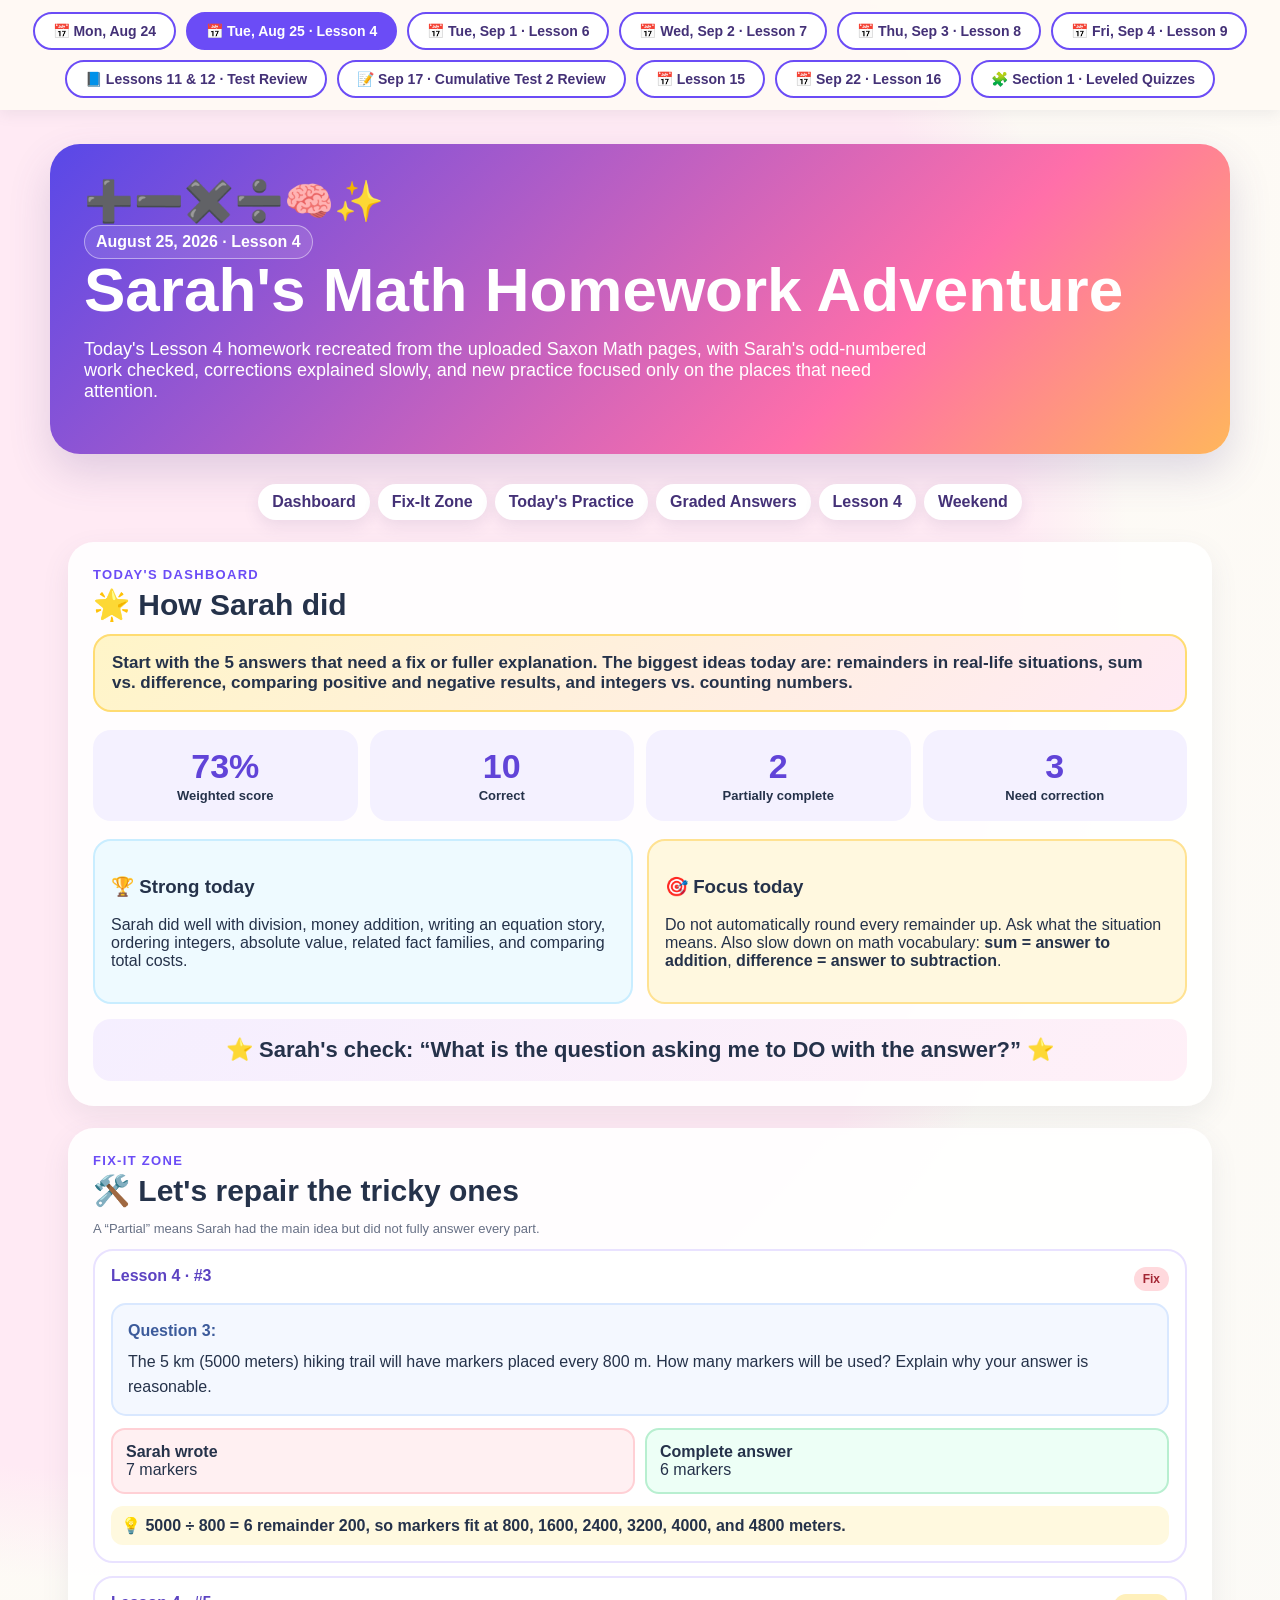
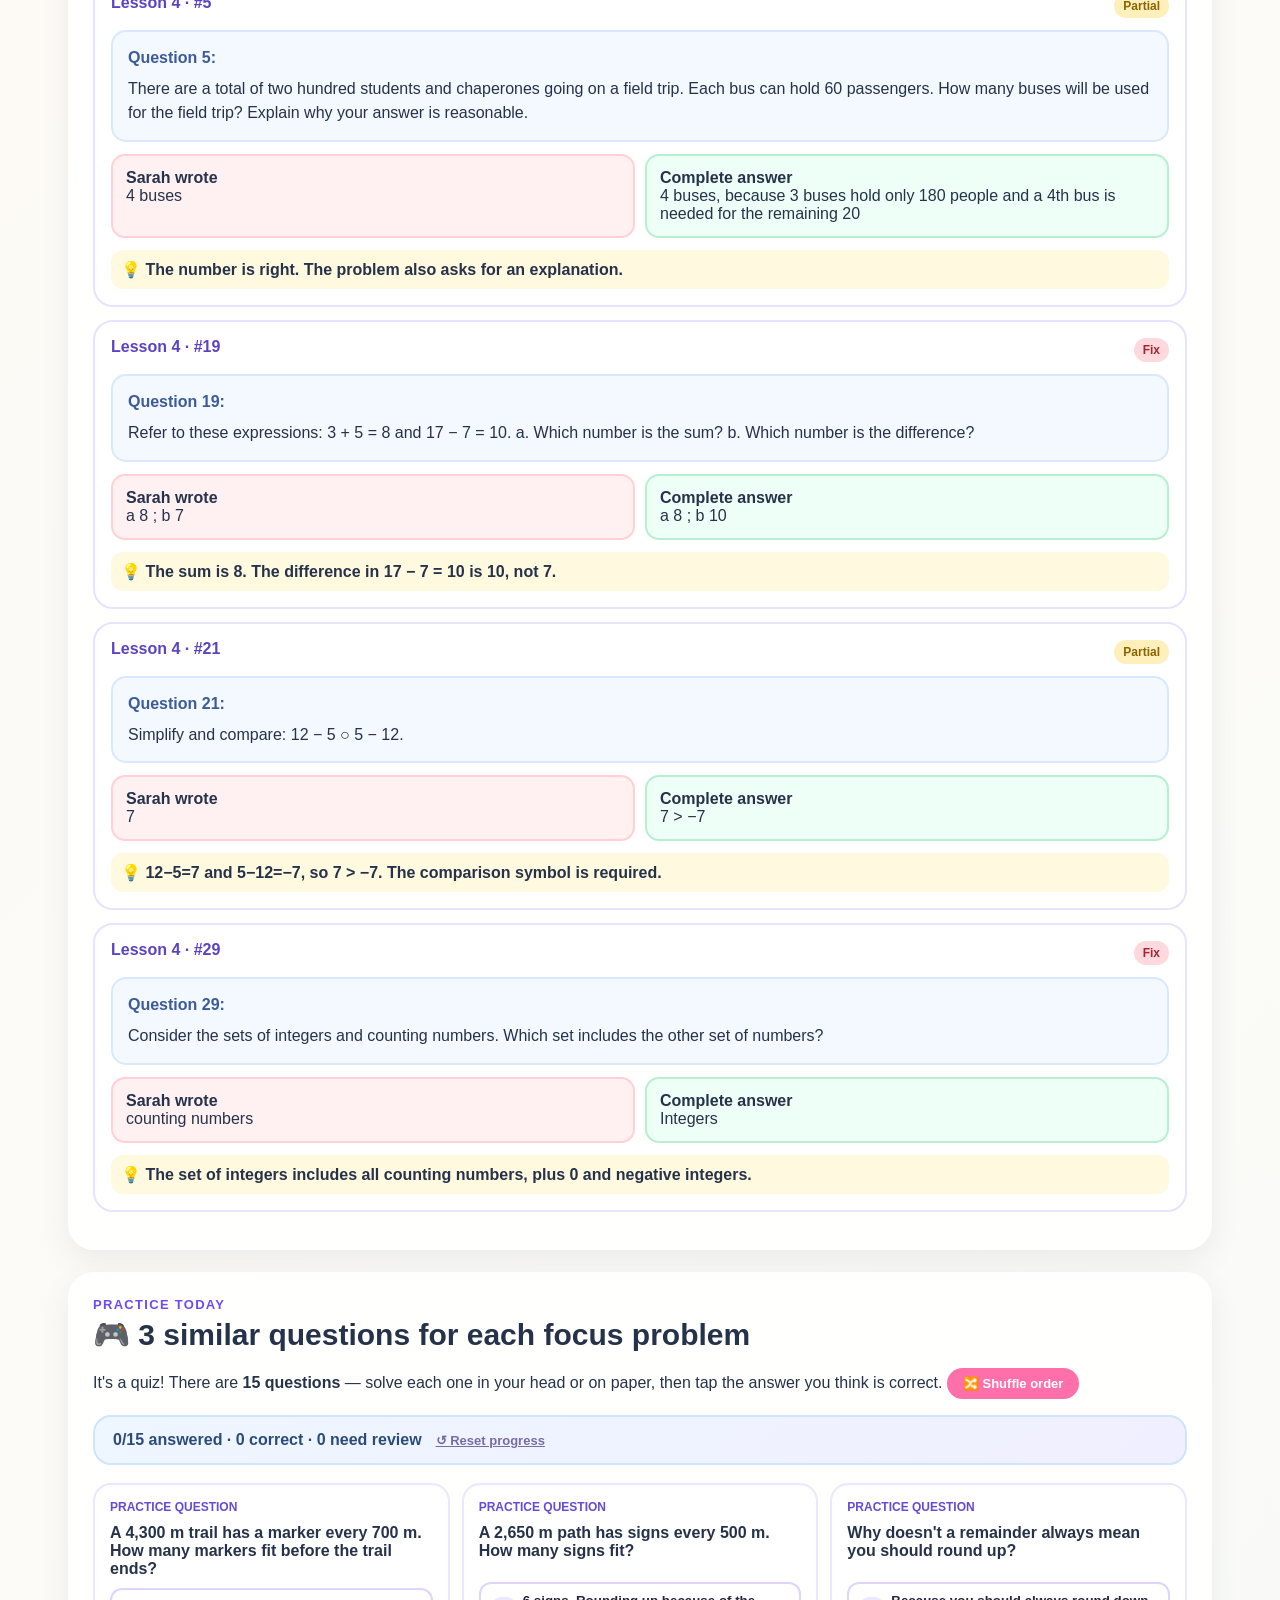
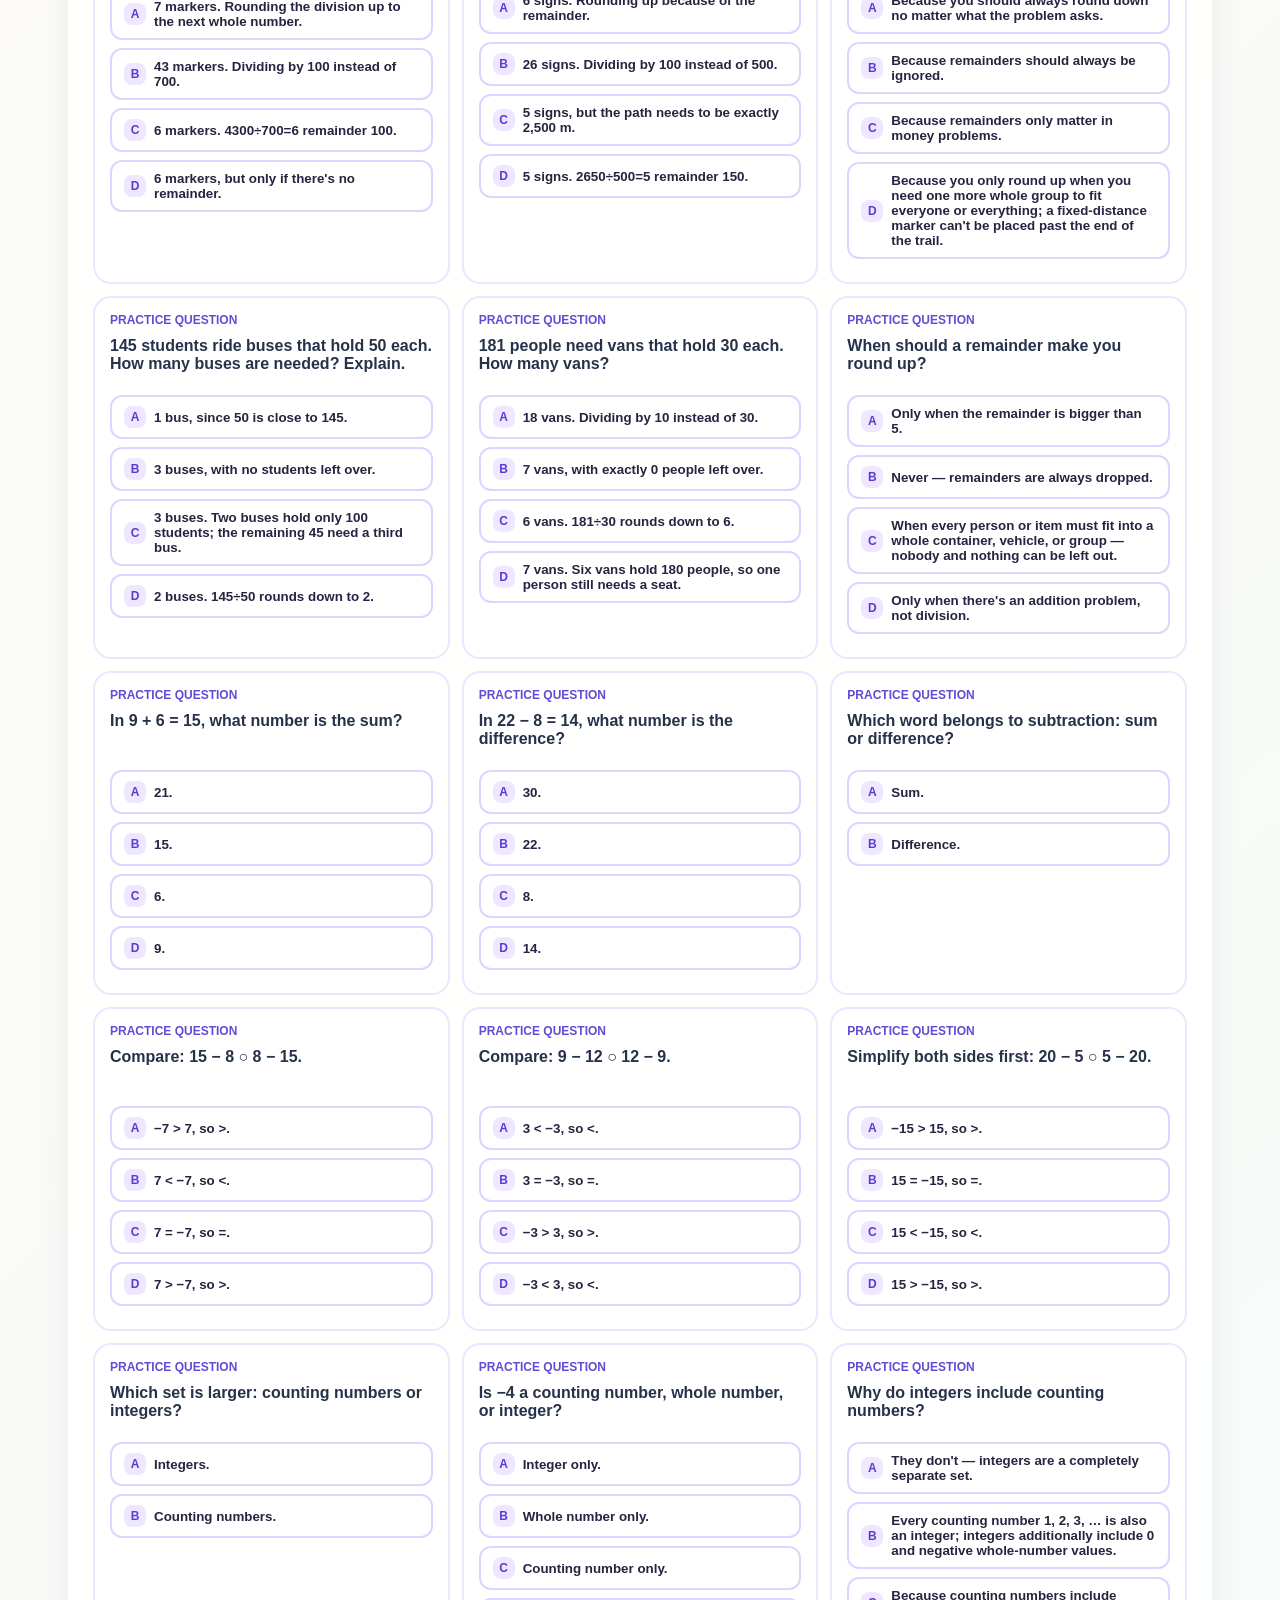
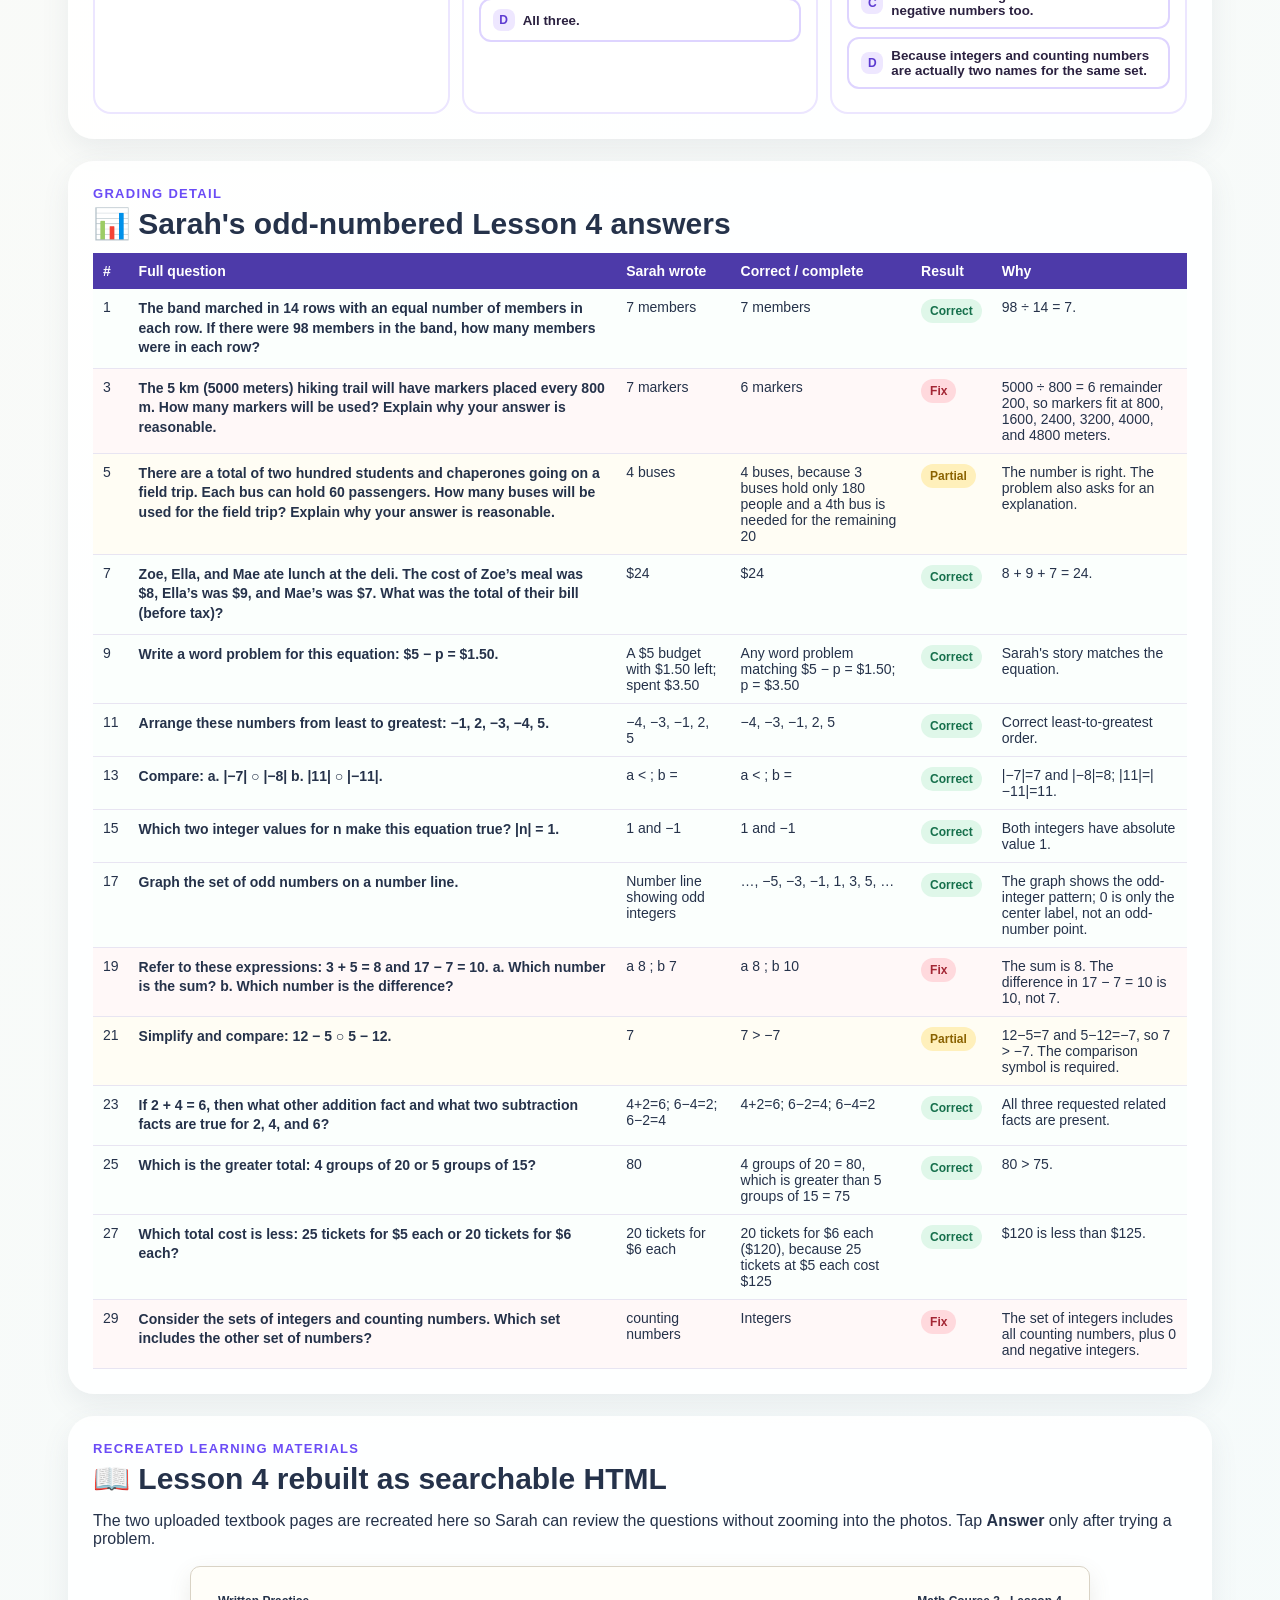
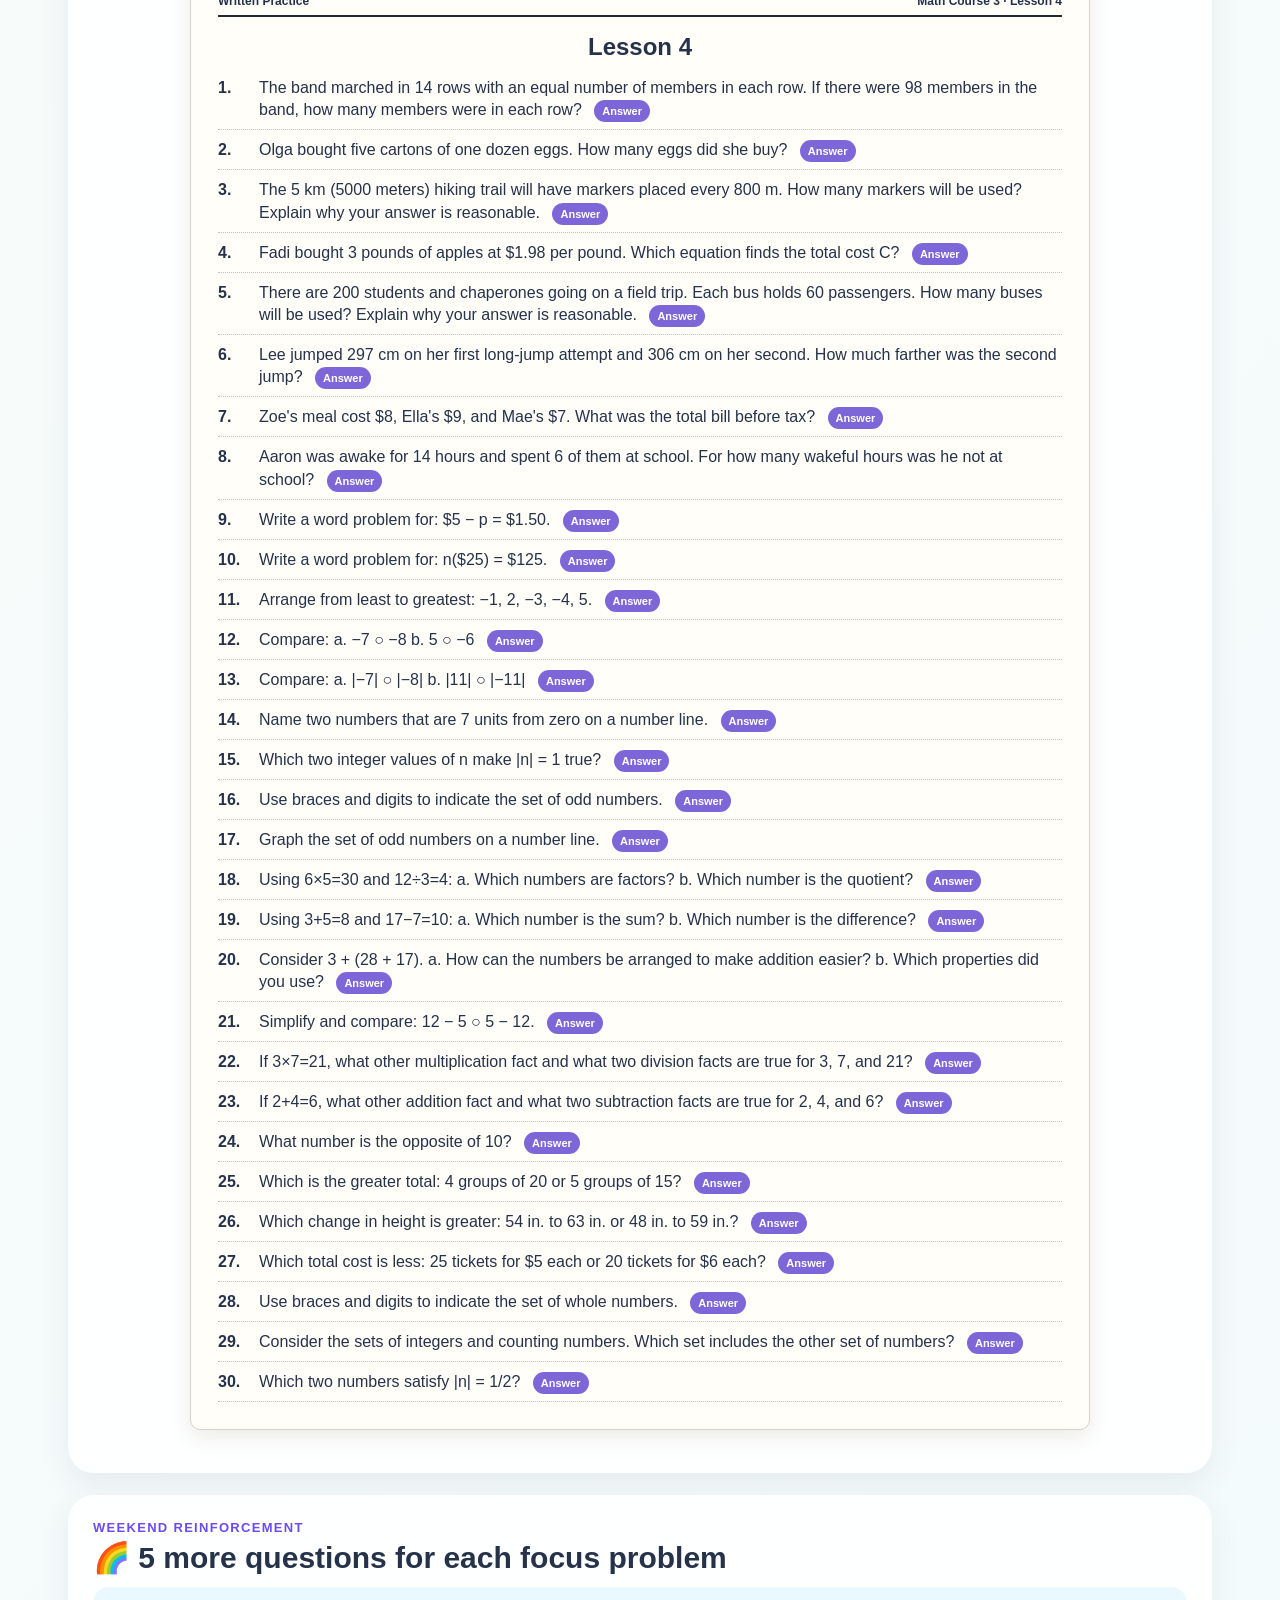
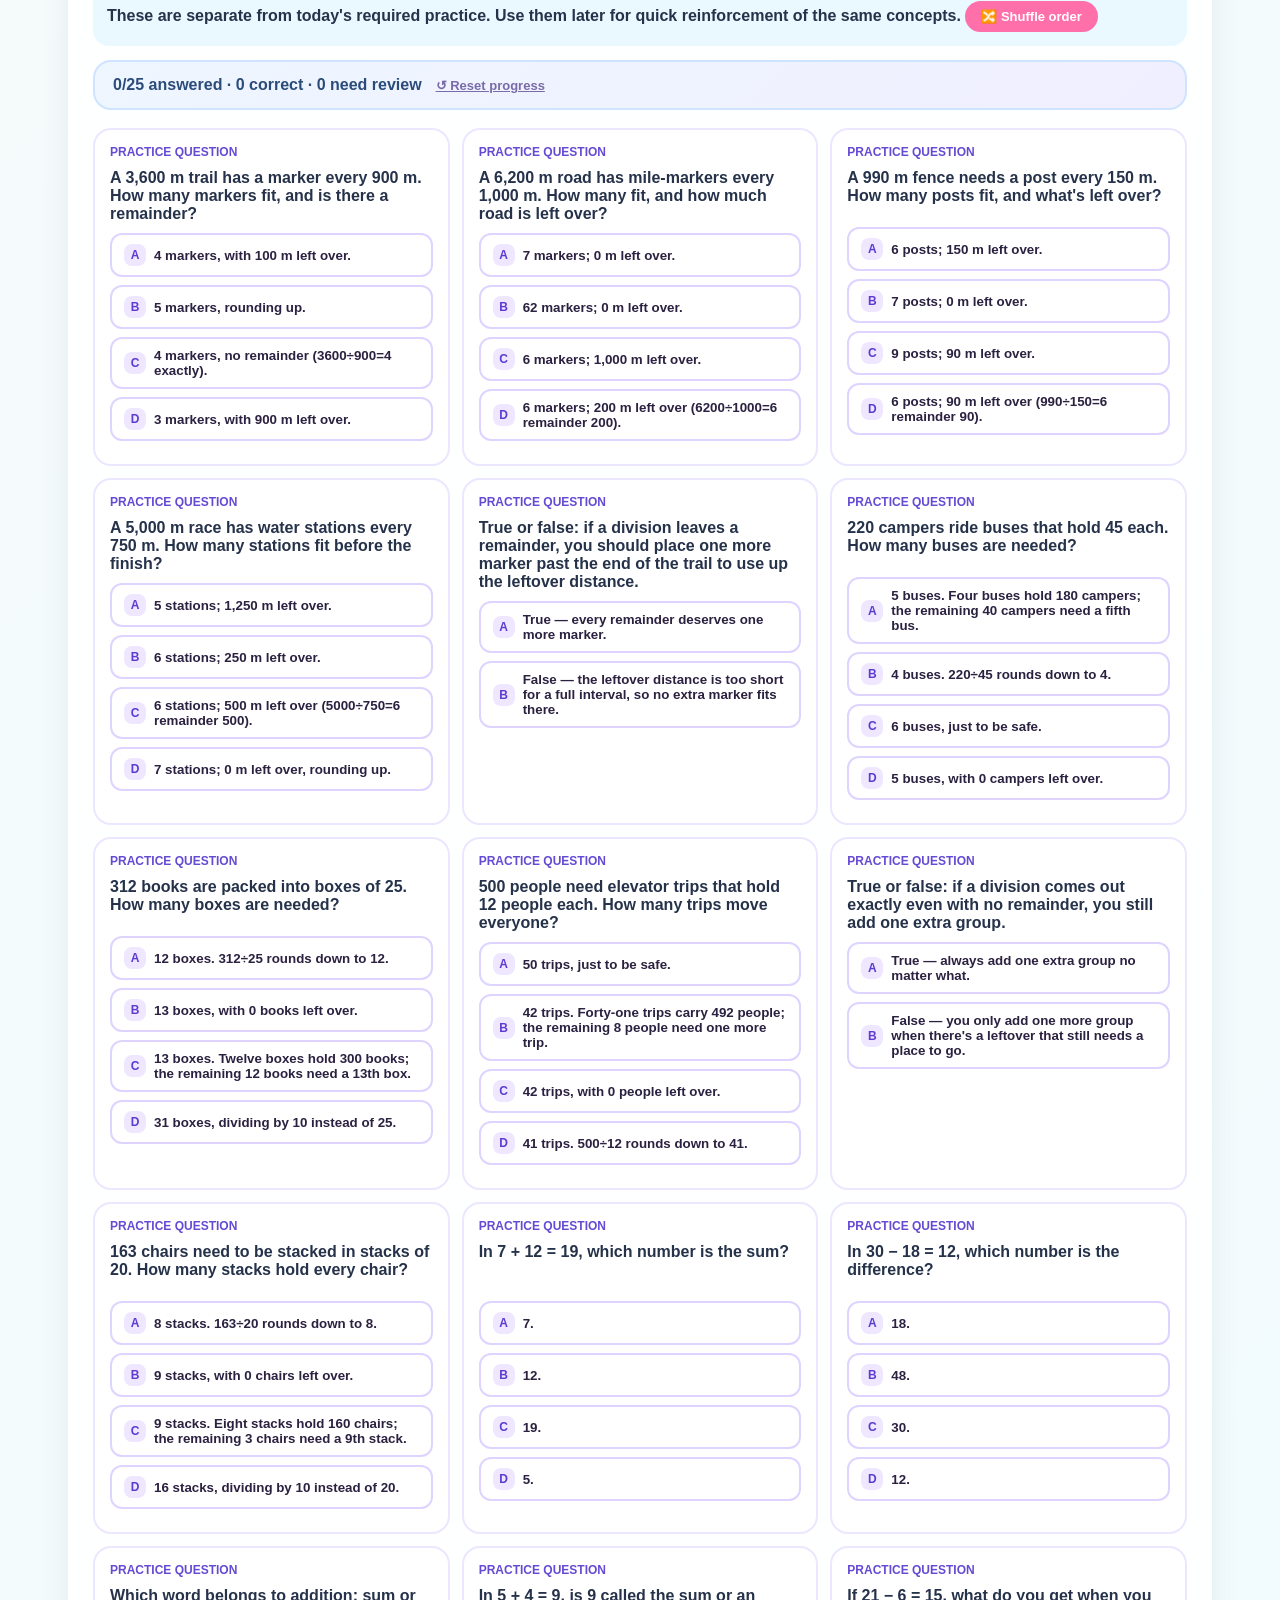
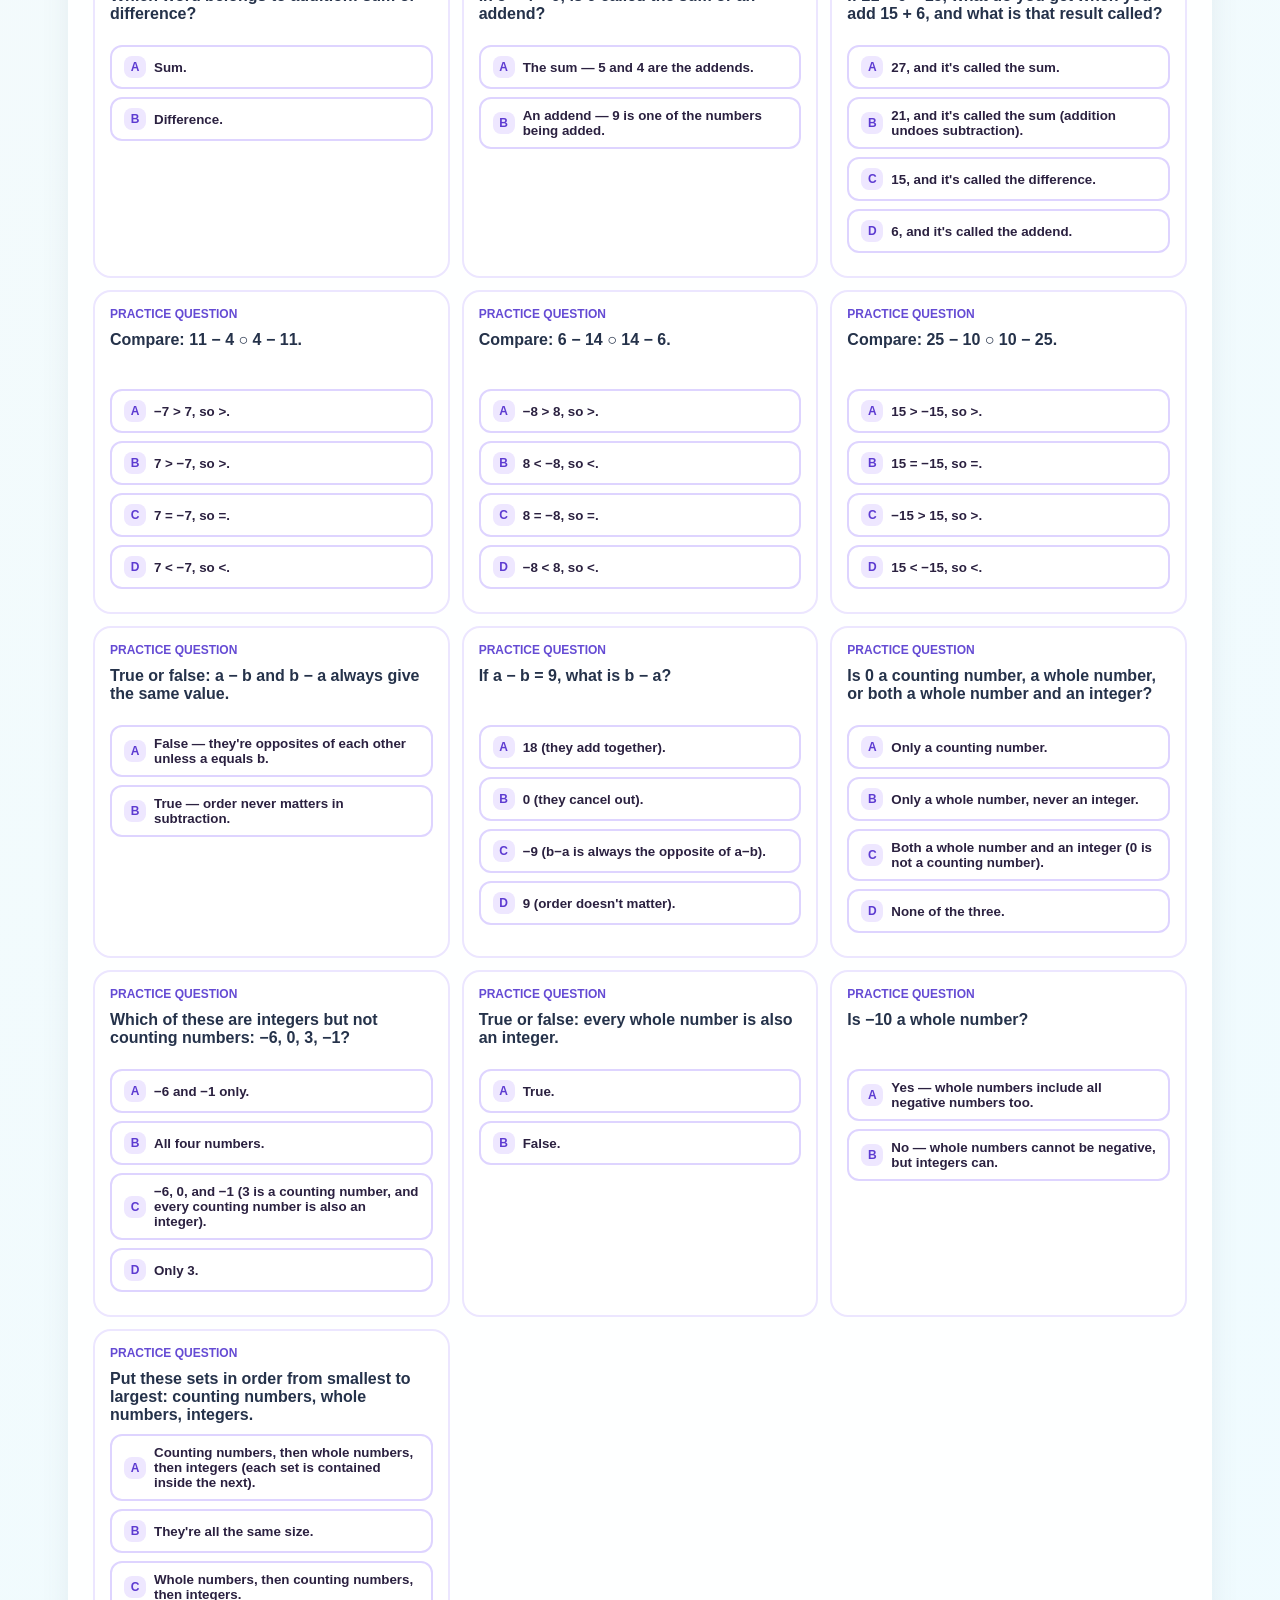
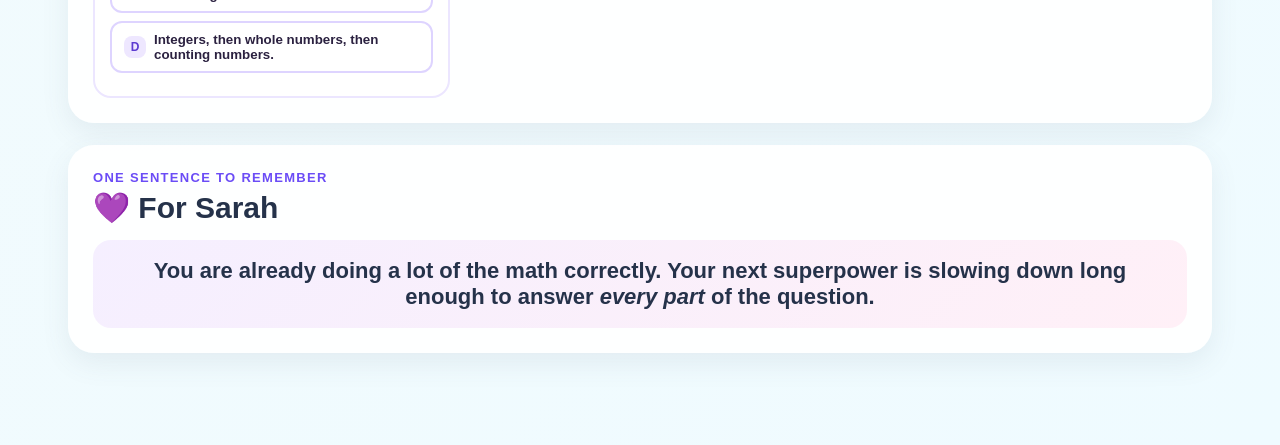
==== commit b7037d79: "Add Cumulative Test 2 Review, Lesson 15, and Lesson 16 to homework section Co-Authored-By: Claude So" ====
--- a/homework/index.html
+++ b/homework/index.html
@@ -66,6 +66,9 @@
   <button class="day-tab" data-day="sep3" onclick="showDay('sep3')">📅 Thu, Sep 3 · Lesson 8</button>
   <button class="day-tab" data-day="sep4" onclick="showDay('sep4')">📅 Fri, Sep 4 · Lesson 9</button>
   <button class="day-tab" data-day="l1112" onclick="showDay('l1112')">📘 Lessons 11 & 12 · Test Review</button>
+  <button class="day-tab" data-day="ct2" onclick="showDay('ct2')">📝 Sep 17 · Cumulative Test 2 Review</button>
+  <button class="day-tab" data-day="l15" onclick="showDay('l15')">📅 Lesson 15</button>
+  <button class="day-tab" data-day="l16" onclick="showDay('l16')">📅 Sep 22 · Lesson 16</button>
   <button class="day-tab" data-day="quizzes" onclick="showDay('quizzes')">🧩 Section 1 · Leveled Quizzes</button>
 </div>
 <div class="day-page" data-day="aug24">
@@ -1368,6 +1371,338 @@
 })();
 </script>
 </div>
+<div class="day-page" data-day="ct2">
+<header><div class="hero"><div style="font-size:40px">➕➖✖️➗🧠✨</div><span class="datepill">September 17, 2026</span><h1>Sarah's Math Homework Adventure</h1><p>Cumulative Test 2 review: celebrate what went well, repair the few missed details, and practice the exact skills that need another pass.</p></div></header>
+
+<main><nav><a href="#ct2-dashboard">Dashboard</a><a href="#ct2-corrections">Fix-It Zone</a><a href="#ct2-practice">Today's Practice</a><a href="#ct2-answers">Graded Answers</a><a href="#ct2-textbook">Lesson</a><a href="#ct2-weekend">Weekend</a></nav><div class="print-toolbar"><button onclick="printBlank()">🖨️ Print blank worksheet</button><button onclick="printAnswerKey()">🖨️ Print answer key</button></div>
+<section class="section" id="ct2-dashboard"><div class="kicker">Performance dashboard</div><h2>🌟 How Sarah is doing</h2><div class="today"><b>Today’s priority:</b> Use the Fix-It Zone first, then complete the targeted practice. Focus on complete answers, clear steps, and correct units.</div><div class="stats"><div class="stat"><strong>92.5%</strong><span>Test score</span></div><div class="stat"><strong>20</strong><span>Questions</span></div><div class="stat"><strong>✓</strong><span>Strong work</span></div><div class="stat"><strong>3 skills</strong><span>Focus</span></div></div><div class="insights"><div class="insight"><h3>💚 Strong areas</h3><p>Sarah showed solid work with equations, signed subtraction, area/perimeter, fraction reduction, absolute value, unit conversion, equivalent fractions, mean, and prime factorization.</p></div><div class="insight warn"><h3>🧠 Growth spots from the corrections</h3><p>Pay special attention to ordering mixed number types from greatest to least, naming the properties used in a calculation, and keeping both hours and minutes in elapsed-time answers.</p></div></div><div class="rule">⭐ Math check: “Did I answer EVERY part of the question?” ⭐</div></section>
+<section class="section" id="ct2-corrections"><div class="kicker">Fix-it zone</div><h2>🛠️ Wrong, incomplete, or high-value review items</h2><p class="legend">The structure matches Lesson 1: full skill, Sarah’s work, complete answer, and a short explanation.</p><article class="fix-card"><div class="fix-top"><span>Fix 1 • Ordering numbers</span><span class="status review">Review</span></div><div class="full-question"><b>Full question / skill</b><div>Arrange 0, 2/5, 4/3, 1, −1 3/5 from greatest to least.</div></div><div class="fix-grid"><div class="wrong"><b>Sarah's work</b><br/>Use the photographed notebook or test answer as the starting point.</div><div class="right"><b>Correct / complete answer</b><br/><b>Correct:</b> 4/3, 1, 2/5, 0, −1 3/5
+<ol class="steps"><li>Convert or estimate: 4/3 = 1⅓, 1 = 1, 2/5 = 0.4, 0 = 0, −1 3/5 = −1.6.</li><li>For greatest to least, start with the largest positive value and move down.</li><li>Any negative number is less than 0.</li></ol></div></div><div class="why">💡 Rework the item carefully, then explain why the corrected answer makes sense.</div></article><article class="fix-card"><div class="fix-top"><span>Fix 2 • Name the properties</span><span class="status review">Review</span></div><div class="full-question"><b>Full question / skill</b><div>Use properties to make 5(22 · 20) easier.</div></div><div class="fix-grid"><div class="wrong"><b>Sarah's work</b><br/>Use the photographed notebook or test answer as the starting point.</div><div class="right"><b>Correct / complete answer</b><br/><b>One clean path:</b> 5(22·20) = (5·20)·22 = 100·22 = 2,200.
+<ol class="steps"><li><b>Commutative property:</b> switch the order so 5 and 20 can be together.</li><li><b>Associative property:</b> regroup as (5·20)·22.</li><li>Then multiply 100·22.</li></ol></div></div><div class="why">💡 Rework the item carefully, then explain why the corrected answer makes sense.</div></article><article class="fix-card"><div class="fix-top"><span>Fix 3 • Elapsed time</span><span class="status review">Review</span></div><div class="full-question"><b>Full question / skill</b><div>From 7:45 pm Tuesday to 6:25 am Wednesday.</div></div><div class="fix-grid"><div class="wrong"><b>Sarah's work</b><br/>Use the photographed notebook or test answer as the starting point.</div><div class="right"><b>Correct / complete answer</b><br/><b>Correct:</b> 10 hr 40 min
+<ol class="steps"><li>7:45 pm → midnight = 4 hr 15 min.</li><li>Midnight → 6:25 am = 6 hr 25 min.</li><li>Add: 4 hr 15 min + 6 hr 25 min = 10 hr 40 min.</li></ol></div></div><div class="why">💡 Rework the item carefully, then explain why the corrected answer makes sense.</div></article></section>
+<section class="section" id="ct2-practice"><div class="kicker">Practice today</div><h2>🎮 Targeted practice</h2><p>Solve each one in your head or on paper, then tap the answer. <button class="shuffle-btn" onclick="shuffleGrid('ct2-today-grid','Practice Question')">🔀 Shuffle order</button></p><div class="progress-summary" id="ct2-today-grid-summary"><span class="progress-tally">0/9 answered · 0 correct · 0 need review</span><button class="reset-progress" onclick="resetProgress('ct2-today-grid')">↺ Reset progress</button><div class="weak-word-panel" style="display:none"><div class="weak-word-panel-title">📋 Answers to review</div><div class="weak-word-list"></div></div></div><div class="practice-grid" id="ct2-today-grid"><div class="practice-card">
+<div class="tag">Practice 1</div>
+<div class="pq">Which list is greatest to least?</div>
+<div class="quiz-options" data-correct="1, 1/2, 0, −2" id="ct2t-1-options"><button class="quiz-opt" data-value="0, 1/2, 1, −2" onclick="selectOption(this,'ct2t-1')"><span class="quiz-letter">A</span>0, 1/2, 1, −2</button><button class="quiz-opt" data-value="1, 1/2, 0, −2" onclick="selectOption(this,'ct2t-1')"><span class="quiz-letter">B</span>1, 1/2, 0, −2</button><button class="quiz-opt" data-value="−2, 0, 1/2, 1" onclick="selectOption(this,'ct2t-1')"><span class="quiz-letter">C</span>−2, 0, 1/2, 1</button><button class="quiz-opt" data-value="1/2, 1, 0, −2" onclick="selectOption(this,'ct2t-1')"><span class="quiz-letter">D</span>1/2, 1, 0, −2</button></div>
+<div class="quiz-feedback" id="ct2t-1-feedback"></div>
+</div><div class="practice-card">
+<div class="tag">Practice 2</div>
+<div class="pq">Which property lets you rewrite 7·25 as 25·7?</div>
+<div class="quiz-options" data-correct="Commutative" id="ct2t-2-options"><button class="quiz-opt" data-value="Associative" onclick="selectOption(this,'ct2t-2')"><span class="quiz-letter">A</span>Associative</button><button class="quiz-opt" data-value="Distributive" onclick="selectOption(this,'ct2t-2')"><span class="quiz-letter">B</span>Distributive</button><button class="quiz-opt" data-value="Commutative" onclick="selectOption(this,'ct2t-2')"><span class="quiz-letter">C</span>Commutative</button><button class="quiz-opt" data-value="Identity" onclick="selectOption(this,'ct2t-2')"><span class="quiz-letter">D</span>Identity</button></div>
+<div class="quiz-feedback" id="ct2t-2-feedback"></div>
+</div><div class="practice-card">
+<div class="tag">Practice 3</div>
+<div class="pq">How long is it from 9:35 pm to 6:10 am the next day?</div>
+<div class="quiz-options" data-correct="8 hr 35 min" id="ct2t-3-options"><button class="quiz-opt" data-value="8 hr 35 min" onclick="selectOption(this,'ct2t-3')"><span class="quiz-letter">A</span>8 hr 35 min</button><button class="quiz-opt" data-value="9 hr 25 min" onclick="selectOption(this,'ct2t-3')"><span class="quiz-letter">B</span>9 hr 25 min</button><button class="quiz-opt" data-value="8 hr 25 min" onclick="selectOption(this,'ct2t-3')"><span class="quiz-letter">C</span>8 hr 25 min</button><button class="quiz-opt" data-value="9 hr 35 min" onclick="selectOption(this,'ct2t-3')"><span class="quiz-letter">D</span>9 hr 35 min</button></div>
+<div class="quiz-feedback" id="ct2t-3-feedback"></div>
+</div><div class="practice-card">
+<div class="tag">Practice 4</div>
+<div class="pq">Which is greatest?</div>
+<div class="quiz-options" data-correct="1" id="ct2t-4-options"><button class="quiz-opt" data-value="3/4" onclick="selectOption(this,'ct2t-4')"><span class="quiz-letter">A</span>3/4</button><button class="quiz-opt" data-value="0.8" onclick="selectOption(this,'ct2t-4')"><span class="quiz-letter">B</span>0.8</button><button class="quiz-opt" data-value="1" onclick="selectOption(this,'ct2t-4')"><span class="quiz-letter">C</span>1</button><button class="quiz-opt" data-value="−1/2" onclick="selectOption(this,'ct2t-4')"><span class="quiz-letter">D</span>−1/2</button></div>
+<div class="quiz-feedback" id="ct2t-4-feedback"></div>
+</div><div class="practice-card">
+<div class="tag">Practice 5</div>
+<div class="pq">Evaluate 4(25·13) by regrouping.</div>
+<div class="quiz-options" data-correct="1,300" id="ct2t-5-options"><button class="quiz-opt" data-value="1,300" onclick="selectOption(this,'ct2t-5')"><span class="quiz-letter">A</span>1,300</button><button class="quiz-opt" data-value="1,000" onclick="selectOption(this,'ct2t-5')"><span class="quiz-letter">B</span>1,000</button><button class="quiz-opt" data-value="520" onclick="selectOption(this,'ct2t-5')"><span class="quiz-letter">C</span>520</button><button class="quiz-opt" data-value="130" onclick="selectOption(this,'ct2t-5')"><span class="quiz-letter">D</span>130</button></div>
+<div class="quiz-feedback" id="ct2t-5-feedback"></div>
+</div><div class="practice-card">
+<div class="tag">Practice 6</div>
+<div class="pq">From 11:50 pm to 7:15 am is…</div>
+<div class="quiz-options" data-correct="7 hr 25 min" id="ct2t-6-options"><button class="quiz-opt" data-value="7 hr 25 min" onclick="selectOption(this,'ct2t-6')"><span class="quiz-letter">A</span>7 hr 25 min</button><button class="quiz-opt" data-value="8 hr 35 min" onclick="selectOption(this,'ct2t-6')"><span class="quiz-letter">B</span>8 hr 35 min</button><button class="quiz-opt" data-value="7 hr 15 min" onclick="selectOption(this,'ct2t-6')"><span class="quiz-letter">C</span>7 hr 15 min</button><button class="quiz-opt" data-value="6 hr 25 min" onclick="selectOption(this,'ct2t-6')"><span class="quiz-letter">D</span>6 hr 25 min</button></div>
+<div class="quiz-feedback" id="ct2t-6-feedback"></div>
+</div><div class="practice-card">
+<div class="tag">Practice 7</div>
+<div class="pq">Which correctly describes −9?</div>
+<div class="quiz-options" data-correct="Integer and rational" id="ct2t-7-options"><button class="quiz-opt" data-value="Counting only" onclick="selectOption(this,'ct2t-7')"><span class="quiz-letter">A</span>Counting only</button><button class="quiz-opt" data-value="Whole only" onclick="selectOption(this,'ct2t-7')"><span class="quiz-letter">B</span>Whole only</button><button class="quiz-opt" data-value="Integer and rational" onclick="selectOption(this,'ct2t-7')"><span class="quiz-letter">C</span>Integer and rational</button><button class="quiz-opt" data-value="Irrational only" onclick="selectOption(this,'ct2t-7')"><span class="quiz-letter">D</span>Irrational only</button></div>
+<div class="quiz-feedback" id="ct2t-7-feedback"></div>
+</div><div class="practice-card">
+<div class="tag">Practice 8</div>
+<div class="pq">3/5 of 145 equals…</div>
+<div class="quiz-options" data-correct="87" id="ct2t-8-options"><button class="quiz-opt" data-value="29" onclick="selectOption(this,'ct2t-8')"><span class="quiz-letter">A</span>29</button><button class="quiz-opt" data-value="87" onclick="selectOption(this,'ct2t-8')"><span class="quiz-letter">B</span>87</button><button class="quiz-opt" data-value="90" onclick="selectOption(this,'ct2t-8')"><span class="quiz-letter">C</span>90</button><button class="quiz-opt" data-value="116" onclick="selectOption(this,'ct2t-8')"><span class="quiz-letter">D</span>116</button></div>
+<div class="quiz-feedback" id="ct2t-8-feedback"></div>
+</div><div class="practice-card">
+<div class="tag">Practice 9</div>
+<div class="pq">Prime factorization of 400?</div>
+<div class="quiz-options" data-correct="2⁴·5²" id="ct2t-9-options"><button class="quiz-opt" data-value="2⁴·5²" onclick="selectOption(this,'ct2t-9')"><span class="quiz-letter">A</span>2⁴·5²</button><button class="quiz-opt" data-value="2²·5⁴" onclick="selectOption(this,'ct2t-9')"><span class="quiz-letter">B</span>2²·5⁴</button><button class="quiz-opt" data-value="4·100" onclick="selectOption(this,'ct2t-9')"><span class="quiz-letter">C</span>4·100</button><button class="quiz-opt" data-value="2⁵·5" onclick="selectOption(this,'ct2t-9')"><span class="quiz-letter">D</span>2⁵·5</button></div>
+<div class="quiz-feedback" id="ct2t-9-feedback"></div>
+</div></div></section>
+<section class="section" id="ct2-answers"><div class="kicker">Grading detail</div><h2>📊 Graded answers and evidence</h2><div class="card"><div class="table-wrap"><table><thead><tr><th>#</th><th>Question</th><th>Correct answer</th></tr></thead><tbody><tr><td>1</td><td>The dimensions of the room are 20 ft and 14 ft. What are the dimensions in yards?</td><td><b>6⅔ yd by 4⅔ yd</b></td></tr><tr><td>2</td><td>Michael Phelps swam the 360 ft race in 2 minutes. What was the swimmer’s average speed in ft/min?</td><td><b>180 ft/min</b></td></tr><tr><td>3</td><td>Find the value of x: 30x = 90</td><td><b>x = 3</b></td></tr><tr><td>4</td><td>Arrange from greatest to least: 0, 2/5, 4/3, 1, −1 3/5</td><td><b>4/3, 1, 2/5, 0, −1 3/5</b></td></tr><tr><td>5</td><td>True or false: All whole numbers are counting numbers.</td><td><b>False</b></td></tr><tr><td>6</td><td>Simplify: 76 − 135</td><td><b>−59</b></td></tr><tr><td>7</td><td>A garden has a width of 10 yd and a length of 15 yd. What is the area?</td><td><b>150 yd²</b></td></tr><tr><td>8</td><td>Use prime factorization to reduce 36/120.</td><td><b>3/10</b></td></tr><tr><td>9</td><td>Use the associative and commutative properties to make 5(22 · 20) easier. Justify the steps.</td><td><b>2,200</b></td></tr><tr><td>10</td><td>How many hours and minutes is it from 7:45 pm Tuesday to 6:25 am Wednesday?</td><td><b>10 hr 40 min</b></td></tr><tr><td>11</td><td>San Francisco to LA is 383 miles. Fremont to LA is 367 miles. Which city is farther from LA and by how much?</td><td><b>San Francisco, by 16 miles</b></td></tr><tr><td>12</td><td>Which correctly describe −4? Choose all that apply: counting number, whole number, integer, rational number.</td><td><b>Integer and rational number</b></td></tr><tr><td>13</td><td>Perimeter of a rectangle with length 17 cm and width 12 cm.</td><td><b>58 cm</b></td></tr><tr><td>14</td><td>If |n| = 7, then n can be which two numbers?</td><td><b>7 and −7</b></td></tr><tr><td>15</td><td>Adrian drove 1.5 kilometers. How far is that in meters?</td><td><b>1,500 m</b></td></tr><tr><td>16</td><td>3/5 of 130 students signed up for sports. How many students?</td><td><b>78</b></td></tr><tr><td>17</td><td>Compare |−12| and |11| using &lt;, &gt;, or =.</td><td><b>&gt;</b></td></tr><tr><td>18</td><td>Complete the equivalent fraction: 3/7 = ?/84</td><td><b>36</b></td></tr><tr><td>19</td><td>Find the mean of 4, 5, 7, 8, 11, 22, 4, 8, 20, 1, 2, 4.</td><td><b>8</b></td></tr><tr><td>20</td><td>Draw a factor tree for 320 and write its prime factorization.</td><td><b>2⁶ · 5</b></td></tr></tbody></table></div></div></section>
+<section class="section" id="ct2-textbook"><div class="kicker">Recreated learning materials</div><h2>📖 Lesson material rebuilt as HTML</h2><article class="textbook-page"><div class="page-head"><span>Recreated learning material</span><span>Notebook / test evidence</span></div><h3>Sarah’s Lesson Evidence</h3><div class="notice"><b>Source:</b> Saxon Course 3 Cumulative Test 2, dated 9/17/26, plus Sarah’s correction pages. The test wording below is recreated from the photographed sheet.</div><div class="book-qs"><div class="book-q"><span class="qnum">1</span><span>The dimensions of the room are 20 ft and 14 ft. What are the dimensions in yards? <button class="mini-btn" onclick="toggleAnswer('ct2-test-1')">Answer</button><div class="pa" id="ct2-test-1">6⅔ yd by 4⅔ yd</div></span></div><div class="book-q"><span class="qnum">2</span><span>Michael Phelps swam the 360 ft race in 2 minutes. What was the swimmer’s average speed in ft/min? <button class="mini-btn" onclick="toggleAnswer('ct2-test-2')">Answer</button><div class="pa" id="ct2-test-2">180 ft/min</div></span></div><div class="book-q"><span class="qnum">3</span><span>Find the value of x: 30x = 90 <button class="mini-btn" onclick="toggleAnswer('ct2-test-3')">Answer</button><div class="pa" id="ct2-test-3">x = 3</div></span></div><div class="book-q"><span class="qnum">4</span><span>Arrange from greatest to least: 0, 2/5, 4/3, 1, −1 3/5 <button class="mini-btn" onclick="toggleAnswer('ct2-test-4')">Answer</button><div class="pa" id="ct2-test-4">4/3, 1, 2/5, 0, −1 3/5</div></span></div><div class="book-q"><span class="qnum">5</span><span>True or false: All whole numbers are counting numbers. <button class="mini-btn" onclick="toggleAnswer('ct2-test-5')">Answer</button><div class="pa" id="ct2-test-5">False</div></span></div><div class="book-q"><span class="qnum">6</span><span>Simplify: 76 − 135 <button class="mini-btn" onclick="toggleAnswer('ct2-test-6')">Answer</button><div class="pa" id="ct2-test-6">−59</div></span></div><div class="book-q"><span class="qnum">7</span><span>A garden has a width of 10 yd and a length of 15 yd. What is the area? <button class="mini-btn" onclick="toggleAnswer('ct2-test-7')">Answer</button><div class="pa" id="ct2-test-7">150 yd²</div></span></div><div class="book-q"><span class="qnum">8</span><span>Use prime factorization to reduce 36/120. <button class="mini-btn" onclick="toggleAnswer('ct2-test-8')">Answer</button><div class="pa" id="ct2-test-8">3/10</div></span></div><div class="book-q"><span class="qnum">9</span><span>Use the associative and commutative properties to make 5(22 · 20) easier. Justify the steps. <button class="mini-btn" onclick="toggleAnswer('ct2-test-9')">Answer</button><div class="pa" id="ct2-test-9">2,200</div></span></div><div class="book-q"><span class="qnum">10</span><span>How many hours and minutes is it from 7:45 pm Tuesday to 6:25 am Wednesday? <button class="mini-btn" onclick="toggleAnswer('ct2-test-10')">Answer</button><div class="pa" id="ct2-test-10">10 hr 40 min</div></span></div><div class="book-q"><span class="qnum">11</span><span>San Francisco to LA is 383 miles. Fremont to LA is 367 miles. Which city is farther from LA and by how much? <button class="mini-btn" onclick="toggleAnswer('ct2-test-11')">Answer</button><div class="pa" id="ct2-test-11">San Francisco, by 16 miles</div></span></div><div class="book-q"><span class="qnum">12</span><span>Which correctly describe −4? Choose all that apply: counting number, whole number, integer, rational number. <button class="mini-btn" onclick="toggleAnswer('ct2-test-12')">Answer</button><div class="pa" id="ct2-test-12">Integer and rational number</div></span></div><div class="book-q"><span class="qnum">13</span><span>Perimeter of a rectangle with length 17 cm and width 12 cm. <button class="mini-btn" onclick="toggleAnswer('ct2-test-13')">Answer</button><div class="pa" id="ct2-test-13">58 cm</div></span></div><div class="book-q"><span class="qnum">14</span><span>If |n| = 7, then n can be which two numbers? <button class="mini-btn" onclick="toggleAnswer('ct2-test-14')">Answer</button><div class="pa" id="ct2-test-14">7 and −7</div></span></div><div class="book-q"><span class="qnum">15</span><span>Adrian drove 1.5 kilometers. How far is that in meters? <button class="mini-btn" onclick="toggleAnswer('ct2-test-15')">Answer</button><div class="pa" id="ct2-test-15">1,500 m</div></span></div><div class="book-q"><span class="qnum">16</span><span>3/5 of 130 students signed up for sports. How many students? <button class="mini-btn" onclick="toggleAnswer('ct2-test-16')">Answer</button><div class="pa" id="ct2-test-16">78</div></span></div><div class="book-q"><span class="qnum">17</span><span>Compare |−12| and |11| using &lt;, &gt;, or =. <button class="mini-btn" onclick="toggleAnswer('ct2-test-17')">Answer</button><div class="pa" id="ct2-test-17">&gt;</div></span></div><div class="book-q"><span class="qnum">18</span><span>Complete the equivalent fraction: 3/7 = ?/84 <button class="mini-btn" onclick="toggleAnswer('ct2-test-18')">Answer</button><div class="pa" id="ct2-test-18">36</div></span></div><div class="book-q"><span class="qnum">19</span><span>Find the mean of 4, 5, 7, 8, 11, 22, 4, 8, 20, 1, 2, 4. <button class="mini-btn" onclick="toggleAnswer('ct2-test-19')">Answer</button><div class="pa" id="ct2-test-19">8</div></span></div><div class="book-q"><span class="qnum">20</span><span>Draw a factor tree for 320 and write its prime factorization. <button class="mini-btn" onclick="toggleAnswer('ct2-test-20')">Answer</button><div class="pa" id="ct2-test-20">2⁶ · 5</div></span></div></div></article></section>
+<section class="section" id="ct2-weekend"><div class="kicker">Weekend reinforcement</div><h2>🌈 A little extra practice</h2><div class="weekend-note">Do these after the Fix-It Zone. The goal is careful, complete work, not speed.</div><div class="progress-summary" id="ct2-weekend-grid-summary"><span class="progress-tally">0/10 answered · 0 correct · 0 need review</span><button class="reset-progress" onclick="resetProgress('ct2-weekend-grid')">↺ Reset progress</button><div class="weak-word-panel" style="display:none"><div class="weak-word-panel-title">📋 Answers to review</div><div class="weak-word-list"></div></div></div><div class="practice-grid" id="ct2-weekend-grid"><div class="practice-card">
+<div class="tag">Weekend 1</div>
+<div class="pq">Order from greatest to least: −1, 0.6, 2/3, 1</div>
+<div class="quiz-options" data-correct="1, 2/3, 0.6, −1" id="ct2w-1-options"><button class="quiz-opt" data-value="1, 2/3, 0.6, −1" onclick="selectOption(this,'ct2w-1')"><span class="quiz-letter">A</span>1, 2/3, 0.6, −1</button><button class="quiz-opt" data-value="2/3, 1, 0.6, −1" onclick="selectOption(this,'ct2w-1')"><span class="quiz-letter">B</span>2/3, 1, 0.6, −1</button><button class="quiz-opt" data-value="1, 0.6, 2/3, −1" onclick="selectOption(this,'ct2w-1')"><span class="quiz-letter">C</span>1, 0.6, 2/3, −1</button><button class="quiz-opt" data-value="−1, 0.6, 2/3, 1" onclick="selectOption(this,'ct2w-1')"><span class="quiz-letter">D</span>−1, 0.6, 2/3, 1</button></div>
+<div class="quiz-feedback" id="ct2w-1-feedback"></div>
+</div><div class="practice-card">
+<div class="tag">Weekend 2</div>
+<div class="pq">Which property is used in (3·4)·5 = 3·(4·5)?</div>
+<div class="quiz-options" data-correct="Associative" id="ct2w-2-options"><button class="quiz-opt" data-value="Associative" onclick="selectOption(this,'ct2w-2')"><span class="quiz-letter">A</span>Associative</button><button class="quiz-opt" data-value="Commutative" onclick="selectOption(this,'ct2w-2')"><span class="quiz-letter">B</span>Commutative</button><button class="quiz-opt" data-value="Distributive" onclick="selectOption(this,'ct2w-2')"><span class="quiz-letter">C</span>Distributive</button><button class="quiz-opt" data-value="Zero" onclick="selectOption(this,'ct2w-2')"><span class="quiz-letter">D</span>Zero</button></div>
+<div class="quiz-feedback" id="ct2w-2-feedback"></div>
+</div><div class="practice-card">
+<div class="tag">Weekend 3</div>
+<div class="pq">From 8:20 pm to 5:05 am is…</div>
+<div class="quiz-options" data-correct="8 hr 45 min" id="ct2w-3-options"><button class="quiz-opt" data-value="8 hr 45 min" onclick="selectOption(this,'ct2w-3')"><span class="quiz-letter">A</span>8 hr 45 min</button><button class="quiz-opt" data-value="9 hr 15 min" onclick="selectOption(this,'ct2w-3')"><span class="quiz-letter">B</span>9 hr 15 min</button><button class="quiz-opt" data-value="7 hr 45 min" onclick="selectOption(this,'ct2w-3')"><span class="quiz-letter">C</span>7 hr 45 min</button><button class="quiz-opt" data-value="8 hr 15 min" onclick="selectOption(this,'ct2w-3')"><span class="quiz-letter">D</span>8 hr 15 min</button></div>
+<div class="quiz-feedback" id="ct2w-3-feedback"></div>
+</div><div class="practice-card">
+<div class="tag">Weekend 4</div>
+<div class="pq">Mean of 4, 7, 9, 12?</div>
+<div class="quiz-options" data-correct="8" id="ct2w-4-options"><button class="quiz-opt" data-value="7" onclick="selectOption(this,'ct2w-4')"><span class="quiz-letter">A</span>7</button><button class="quiz-opt" data-value="8" onclick="selectOption(this,'ct2w-4')"><span class="quiz-letter">B</span>8</button><button class="quiz-opt" data-value="9" onclick="selectOption(this,'ct2w-4')"><span class="quiz-letter">C</span>9</button><button class="quiz-opt" data-value="10" onclick="selectOption(this,'ct2w-4')"><span class="quiz-letter">D</span>10</button></div>
+<div class="quiz-feedback" id="ct2w-4-feedback"></div>
+</div><div class="practice-card">
+<div class="tag">Weekend 5</div>
+<div class="pq">Reduce 42/126.</div>
+<div class="quiz-options" data-correct="1/3" id="ct2w-5-options"><button class="quiz-opt" data-value="1/2" onclick="selectOption(this,'ct2w-5')"><span class="quiz-letter">A</span>1/2</button><button class="quiz-opt" data-value="2/3" onclick="selectOption(this,'ct2w-5')"><span class="quiz-letter">B</span>2/3</button><button class="quiz-opt" data-value="1/3" onclick="selectOption(this,'ct2w-5')"><span class="quiz-letter">C</span>1/3</button><button class="quiz-opt" data-value="3/7" onclick="selectOption(this,'ct2w-5')"><span class="quiz-letter">D</span>3/7</button></div>
+<div class="quiz-feedback" id="ct2w-5-feedback"></div>
+</div><div class="practice-card">
+<div class="tag">Weekend 6</div>
+<div class="pq">If |x|=12, x can be…</div>
+<div class="quiz-options" data-correct="12 or −12" id="ct2w-6-options"><button class="quiz-opt" data-value="12 only" onclick="selectOption(this,'ct2w-6')"><span class="quiz-letter">A</span>12 only</button><button class="quiz-opt" data-value="−12 only" onclick="selectOption(this,'ct2w-6')"><span class="quiz-letter">B</span>−12 only</button><button class="quiz-opt" data-value="12 or −12" onclick="selectOption(this,'ct2w-6')"><span class="quiz-letter">C</span>12 or −12</button><button class="quiz-opt" data-value="0" onclick="selectOption(this,'ct2w-6')"><span class="quiz-letter">D</span>0</button></div>
+<div class="quiz-feedback" id="ct2w-6-feedback"></div>
+</div><div class="practice-card">
+<div class="tag">Weekend 7</div>
+<div class="pq">1.75 km equals…</div>
+<div class="quiz-options" data-correct="1,750 m" id="ct2w-7-options"><button class="quiz-opt" data-value="175 m" onclick="selectOption(this,'ct2w-7')"><span class="quiz-letter">A</span>175 m</button><button class="quiz-opt" data-value="1,750 m" onclick="selectOption(this,'ct2w-7')"><span class="quiz-letter">B</span>1,750 m</button><button class="quiz-opt" data-value="17,500 m" onclick="selectOption(this,'ct2w-7')"><span class="quiz-letter">C</span>17,500 m</button><button class="quiz-opt" data-value="0.175 m" onclick="selectOption(this,'ct2w-7')"><span class="quiz-letter">D</span>0.175 m</button></div>
+<div class="quiz-feedback" id="ct2w-7-feedback"></div>
+</div><div class="practice-card">
+<div class="tag">Weekend 8</div>
+<div class="pq">Which is larger: |−15| or |14|?</div>
+<div class="quiz-options" data-correct="|−15|" id="ct2w-8-options"><button class="quiz-opt" data-value="|−15|" onclick="selectOption(this,'ct2w-8')"><span class="quiz-letter">A</span>|−15|</button><button class="quiz-opt" data-value="|14|" onclick="selectOption(this,'ct2w-8')"><span class="quiz-letter">B</span>|14|</button><button class="quiz-opt" data-value="Equal" onclick="selectOption(this,'ct2w-8')"><span class="quiz-letter">C</span>Equal</button><button class="quiz-opt" data-value="Cannot tell" onclick="selectOption(this,'ct2w-8')"><span class="quiz-letter">D</span>Cannot tell</button></div>
+<div class="quiz-feedback" id="ct2w-8-feedback"></div>
+</div><div class="practice-card">
+<div class="tag">Weekend 9</div>
+<div class="pq">3/8 = ?/64</div>
+<div class="quiz-options" data-correct="24" id="ct2w-9-options"><button class="quiz-opt" data-value="18" onclick="selectOption(this,'ct2w-9')"><span class="quiz-letter">A</span>18</button><button class="quiz-opt" data-value="21" onclick="selectOption(this,'ct2w-9')"><span class="quiz-letter">B</span>21</button><button class="quiz-opt" data-value="24" onclick="selectOption(this,'ct2w-9')"><span class="quiz-letter">C</span>24</button><button class="quiz-opt" data-value="32" onclick="selectOption(this,'ct2w-9')"><span class="quiz-letter">D</span>32</button></div>
+<div class="quiz-feedback" id="ct2w-9-feedback"></div>
+</div><div class="practice-card">
+<div class="tag">Weekend 10</div>
+<div class="pq">Prime factorization of 144?</div>
+<div class="quiz-options" data-correct="2⁴·3²" id="ct2w-10-options"><button class="quiz-opt" data-value="2⁴·3²" onclick="selectOption(this,'ct2w-10')"><span class="quiz-letter">A</span>2⁴·3²</button><button class="quiz-opt" data-value="2³·3³" onclick="selectOption(this,'ct2w-10')"><span class="quiz-letter">B</span>2³·3³</button><button class="quiz-opt" data-value="12²" onclick="selectOption(this,'ct2w-10')"><span class="quiz-letter">C</span>12²</button><button class="quiz-opt" data-value="2²·3⁴" onclick="selectOption(this,'ct2w-10')"><span class="quiz-letter">D</span>2²·3⁴</button></div>
+<div class="quiz-feedback" id="ct2w-10-feedback"></div>
+</div></div></section>
+<div class="footer-note">Built from Sarah’s photographed schoolwork. When exact worksheet wording is not visible, the page labels the content as notebook evidence instead of inventing the original question.</div>
+</main>
+<script>
+function selectOption(btn,cid){const c=document.getElementById(cid+'-options');if(!c||c.classList.contains('answered'))return;c.classList.add('answered');const correct=c.dataset.correct,chosen=btn.dataset.value;c.querySelectorAll('.quiz-opt').forEach(b=>{b.classList.add('disabled');if(b.dataset.value===correct)b.classList.add('correct')});const ok=chosen===correct;if(!ok)btn.classList.add('incorrect');const f=document.getElementById(cid+'-feedback');if(f){f.textContent=ok?'✅ Correct!':`❌ Not quite. The answer is "${correct}"`;f.style.color=ok?'#1f8a53':'#a32634'}const p=loadProgress();p[cid]=ok?'right':'wrong';saveProgress(p);const g=c.closest('.practice-grid');if(g)updateSummary(g.id)}
+function shuffleGrid(id,label){const g=document.getElementById(id);if(!g)return;const a=Array.from(g.children);for(let i=a.length-1;i>0;i--){const j=Math.floor(Math.random()*(i+1));[a[i],a[j]]=[a[j],a[i]]}a.forEach((x,i)=>{g.appendChild(x);const t=x.querySelector('.tag');if(t)t.textContent=`${label} ${i+1}`})}
+function storageKey(){return document.body.dataset.storage||'sarahMathAdventure'}function loadProgress(){try{return JSON.parse(localStorage.getItem(storageKey())||'{}')}catch(e){return{}}}function saveProgress(p){try{localStorage.setItem(storageKey(),JSON.stringify(p))}catch(e){}}
+function resetProgress(id){const g=document.getElementById(id),p=loadProgress();if(!g)return;g.querySelectorAll('.quiz-options').forEach(c=>{const cid=c.id.replace('-options','');delete p[cid];c.classList.remove('answered');c.querySelectorAll('.quiz-opt').forEach(b=>b.classList.remove('disabled','correct','incorrect'));const f=document.getElementById(cid+'-feedback');if(f)f.textContent=''});saveProgress(p);updateSummary(id)}
+function updateSummary(id){const g=document.getElementById(id),s=document.getElementById(id+'-summary');if(!g||!s)return;const p=loadProgress(),cards=[...g.querySelectorAll('.quiz-options')];let a=0,r=0,weak=[];cards.forEach(c=>{const cid=c.id.replace('-options','');if(p[cid]){a++;if(p[cid]==='right')r++;else{const q=c.closest('.practice-card').querySelector('.pq').textContent.trim();weak.push(q.length>55?q.slice(0,55)+'…':q)}}});s.querySelector('.progress-tally').textContent=`${a}/${cards.length} answered · ${r} correct · ${a-r} need review`;const panel=s.querySelector('.weak-word-panel'),list=s.querySelector('.weak-word-list');if(weak.length){panel.style.display='block';list.innerHTML=[...new Set(weak)].map(w=>`<span>${w}</span>`).join('')}else panel.style.display='none'}
+function toggleAnswer(id){const el=document.getElementById(id);if(el)el.style.display=el.style.display==='block'?'none':'block'}function printBlank(){document.body.classList.add('print-blank');window.print()}function printAnswerKey(){document.body.classList.remove('print-blank');window.print()}window.addEventListener('afterprint',()=>document.body.classList.remove('print-blank'));window.addEventListener('DOMContentLoaded',()=>document.querySelectorAll('.practice-grid').forEach(g=>updateSummary(g.id)));
+</script>
+</div>
+<div class="day-page" data-day="l15">
+<header><div class="hero"><div style="font-size:40px">➕➖✖️➗🧠✨</div><span class="datepill">Lesson 15</span><h1>Sarah's Math Homework Adventure</h1><p>A clean, evidence-based practice page built from Sarah’s Lesson 15 notebook work. Exact prompts are preserved only when visible; missing worksheet wording is not invented.</p></div></header>
+
+<main><nav><a href="#l15-dashboard">Dashboard</a><a href="#l15-corrections">Fix-It Zone</a><a href="#l15-practice">Today's Practice</a><a href="#l15-answers">Graded Answers</a><a href="#l15-textbook">Lesson</a><a href="#l15-weekend">Weekend</a></nav><div class="print-toolbar"><button onclick="printBlank()">🖨️ Print blank worksheet</button><button onclick="printAnswerKey()">🖨️ Print answer key</button></div>
+<section class="section" id="l15-dashboard"><div class="kicker">Performance dashboard</div><h2>🌟 How Sarah is doing</h2><div class="today"><b>Today’s priority:</b> Use the Fix-It Zone first, then complete the targeted practice. Focus on complete answers, clear steps, and correct units.</div><div class="stats"><div class="stat"><strong>15</strong><span>Lesson</span></div><div class="stat"><strong>Odd #s</strong><span>Visible work</span></div><div class="stat"><strong>Mixed</strong><span>Practice mode</span></div><div class="stat"><strong>Accuracy</strong><span>Goal</span></div></div><div class="insights"><div class="insight"><h3>💚 Skills visible in Sarah’s notebook</h3><p>Division, multiplication, solving simple equations, fraction subtraction/addition, comparing fractions, whole-number classification, and decimal/measurement work.</p></div><div class="insight warn"><h3>🧠 Today’s focus</h3><p>Keep fraction work organized, reduce answers when needed, compare fractions using a common denominator or decimals, and show one clean line for each operation.</p></div></div><div class="rule">⭐ Math check: “Did I answer EVERY part of the question?” ⭐</div></section>
+<section class="section" id="l15-corrections"><div class="kicker">Fix-it zone</div><h2>🛠️ Wrong, incomplete, or high-value review items</h2><p class="legend">The structure matches Lesson 1: full skill, Sarah’s work, complete answer, and a short explanation.</p><article class="fix-card"><div class="fix-top"><span>Fix 1 • Fractions</span><span class="status review">Review</span></div><div class="full-question"><b>Full question / skill</b><div>For like denominators, change the numerators and keep the denominator.</div></div><div class="fix-grid"><div class="wrong"><b>Sarah's work</b><br/>Use the photographed notebook or test answer as the starting point.</div><div class="right"><b>Correct / complete answer</b><br/><b>Example:</b> 8/10 − 5/10 = 3/10. The denominator stays 10 because the pieces are still tenths.</div></div><div class="why">💡 Rework the item carefully, then explain why the corrected answer makes sense.</div></article><article class="fix-card"><div class="fix-top"><span>Fix 2 • Adding several fractions</span><span class="status review">Review</span></div><div class="full-question"><b>Full question / skill</b><div>Add the numerators first, then simplify.</div></div><div class="fix-grid"><div class="wrong"><b>Sarah's work</b><br/>Use the photographed notebook or test answer as the starting point.</div><div class="right"><b>Correct / complete answer</b><br/><b>Example:</b> 2/6 + 3/6 + 4/6 = 9/6 = 3/2 = 1½.</div></div><div class="why">💡 Rework the item carefully, then explain why the corrected answer makes sense.</div></article><article class="fix-card"><div class="fix-top"><span>Fix 3 • Comparing fractions</span><span class="status review">Review</span></div><div class="full-question"><b>Full question / skill</b><div>Compare 1/4, 3/8, and 2/5.</div></div><div class="fix-grid"><div class="wrong"><b>Sarah's work</b><br/>Use the photographed notebook or test answer as the starting point.</div><div class="right"><b>Correct / complete answer</b><br/><b>Convert to decimals:</b> 0.25, 0.375, 0.4. So 1/4 &lt; 3/8 &lt; 2/5.</div></div><div class="why">💡 Rework the item carefully, then explain why the corrected answer makes sense.</div></article></section>
+<section class="section" id="l15-practice"><div class="kicker">Practice today</div><h2>🎮 Targeted practice</h2><p>Solve each one in your head or on paper, then tap the answer. <button class="shuffle-btn" onclick="shuffleGrid('l15-today-grid','Practice Question')">🔀 Shuffle order</button></p><div class="progress-summary" id="l15-today-grid-summary"><span class="progress-tally">0/9 answered · 0 correct · 0 need review</span><button class="reset-progress" onclick="resetProgress('l15-today-grid')">↺ Reset progress</button><div class="weak-word-panel" style="display:none"><div class="weak-word-panel-title">📋 Answers to review</div><div class="weak-word-list"></div></div></div><div class="practice-grid" id="l15-today-grid"><div class="practice-card">
+<div class="tag">Practice 1</div>
+<div class="pq">25,000 ÷ 5 = ?</div>
+<div class="quiz-options" data-correct="5,000" id="l15t-1-options"><button class="quiz-opt" data-value="500" onclick="selectOption(this,'l15t-1')"><span class="quiz-letter">A</span>500</button><button class="quiz-opt" data-value="5,000" onclick="selectOption(this,'l15t-1')"><span class="quiz-letter">B</span>5,000</button><button class="quiz-opt" data-value="50,000" onclick="selectOption(this,'l15t-1')"><span class="quiz-letter">C</span>50,000</button><button class="quiz-opt" data-value="125,000" onclick="selectOption(this,'l15t-1')"><span class="quiz-letter">D</span>125,000</button></div>
+<div class="quiz-feedback" id="l15t-1-feedback"></div>
+</div><div class="practice-card">
+<div class="tag">Practice 2</div>
+<div class="pq">110 × 4 = ?</div>
+<div class="quiz-options" data-correct="440" id="l15t-2-options"><button class="quiz-opt" data-value="440" onclick="selectOption(this,'l15t-2')"><span class="quiz-letter">A</span>440</button><button class="quiz-opt" data-value="414" onclick="selectOption(this,'l15t-2')"><span class="quiz-letter">B</span>414</button><button class="quiz-opt" data-value="4,400" onclick="selectOption(this,'l15t-2')"><span class="quiz-letter">C</span>4,400</button><button class="quiz-opt" data-value="44" onclick="selectOption(this,'l15t-2')"><span class="quiz-letter">D</span>44</button></div>
+<div class="quiz-feedback" id="l15t-2-feedback"></div>
+</div><div class="practice-card">
+<div class="tag">Practice 3</div>
+<div class="pq">If x + 7 = 7, then x = ?</div>
+<div class="quiz-options" data-correct="0" id="l15t-3-options"><button class="quiz-opt" data-value="7" onclick="selectOption(this,'l15t-3')"><span class="quiz-letter">A</span>7</button><button class="quiz-opt" data-value="1" onclick="selectOption(this,'l15t-3')"><span class="quiz-letter">B</span>1</button><button class="quiz-opt" data-value="0" onclick="selectOption(this,'l15t-3')"><span class="quiz-letter">C</span>0</button><button class="quiz-opt" data-value="−7" onclick="selectOption(this,'l15t-3')"><span class="quiz-letter">D</span>−7</button></div>
+<div class="quiz-feedback" id="l15t-3-feedback"></div>
+</div><div class="practice-card">
+<div class="tag">Practice 4</div>
+<div class="pq">8/10 − 5/10 = ?</div>
+<div class="quiz-options" data-correct="3/10" id="l15t-4-options"><button class="quiz-opt" data-value="3/10" onclick="selectOption(this,'l15t-4')"><span class="quiz-letter">A</span>3/10</button><button class="quiz-opt" data-value="3/5" onclick="selectOption(this,'l15t-4')"><span class="quiz-letter">B</span>3/5</button><button class="quiz-opt" data-value="13/10" onclick="selectOption(this,'l15t-4')"><span class="quiz-letter">C</span>13/10</button><button class="quiz-opt" data-value="5/8" onclick="selectOption(this,'l15t-4')"><span class="quiz-letter">D</span>5/8</button></div>
+<div class="quiz-feedback" id="l15t-4-feedback"></div>
+</div><div class="practice-card">
+<div class="tag">Practice 5</div>
+<div class="pq">2/6 + 3/6 + 4/6 = ?</div>
+<div class="quiz-options" data-correct="3/2" id="l15t-5-options"><button class="quiz-opt" data-value="1/2" onclick="selectOption(this,'l15t-5')"><span class="quiz-letter">A</span>1/2</button><button class="quiz-opt" data-value="3/2" onclick="selectOption(this,'l15t-5')"><span class="quiz-letter">B</span>3/2</button><button class="quiz-opt" data-value="9/18" onclick="selectOption(this,'l15t-5')"><span class="quiz-letter">C</span>9/18</button><button class="quiz-opt" data-value="5/6" onclick="selectOption(this,'l15t-5')"><span class="quiz-letter">D</span>5/6</button></div>
+<div class="quiz-feedback" id="l15t-5-feedback"></div>
+</div><div class="practice-card">
+<div class="tag">Practice 6</div>
+<div class="pq">Which is greatest?</div>
+<div class="quiz-options" data-correct="2/5" id="l15t-6-options"><button class="quiz-opt" data-value="1/4" onclick="selectOption(this,'l15t-6')"><span class="quiz-letter">A</span>1/4</button><button class="quiz-opt" data-value="3/8" onclick="selectOption(this,'l15t-6')"><span class="quiz-letter">B</span>3/8</button><button class="quiz-opt" data-value="2/5" onclick="selectOption(this,'l15t-6')"><span class="quiz-letter">C</span>2/5</button><button class="quiz-opt" data-value="They are equal" onclick="selectOption(this,'l15t-6')"><span class="quiz-letter">D</span>They are equal</button></div>
+<div class="quiz-feedback" id="l15t-6-feedback"></div>
+</div><div class="practice-card">
+<div class="tag">Practice 7</div>
+<div class="pq">Which statement about 0 is true?</div>
+<div class="quiz-options" data-correct="0 is a whole number" id="l15t-7-options"><button class="quiz-opt" data-value="0 is positive" onclick="selectOption(this,'l15t-7')"><span class="quiz-letter">A</span>0 is positive</button><button class="quiz-opt" data-value="0 is negative" onclick="selectOption(this,'l15t-7')"><span class="quiz-letter">B</span>0 is negative</button><button class="quiz-opt" data-value="0 is a whole number" onclick="selectOption(this,'l15t-7')"><span class="quiz-letter">C</span>0 is a whole number</button><button class="quiz-opt" data-value="0 is not a number" onclick="selectOption(this,'l15t-7')"><span class="quiz-letter">D</span>0 is not a number</button></div>
+<div class="quiz-feedback" id="l15t-7-feedback"></div>
+</div><div class="practice-card">
+<div class="tag">Practice 8</div>
+<div class="pq">Solve 9x = 36.</div>
+<div class="quiz-options" data-correct="4" id="l15t-8-options"><button class="quiz-opt" data-value="3" onclick="selectOption(this,'l15t-8')"><span class="quiz-letter">A</span>3</button><button class="quiz-opt" data-value="4" onclick="selectOption(this,'l15t-8')"><span class="quiz-letter">B</span>4</button><button class="quiz-opt" data-value="27" onclick="selectOption(this,'l15t-8')"><span class="quiz-letter">C</span>27</button><button class="quiz-opt" data-value="45" onclick="selectOption(this,'l15t-8')"><span class="quiz-letter">D</span>45</button></div>
+<div class="quiz-feedback" id="l15t-8-feedback"></div>
+</div><div class="practice-card">
+<div class="tag">Practice 9</div>
+<div class="pq">Which order is least to greatest?</div>
+<div class="quiz-options" data-correct="1/4, 3/8, 2/5" id="l15t-9-options"><button class="quiz-opt" data-value="2/5, 3/8, 1/4" onclick="selectOption(this,'l15t-9')"><span class="quiz-letter">A</span>2/5, 3/8, 1/4</button><button class="quiz-opt" data-value="1/4, 3/8, 2/5" onclick="selectOption(this,'l15t-9')"><span class="quiz-letter">B</span>1/4, 3/8, 2/5</button><button class="quiz-opt" data-value="3/8, 1/4, 2/5" onclick="selectOption(this,'l15t-9')"><span class="quiz-letter">C</span>3/8, 1/4, 2/5</button><button class="quiz-opt" data-value="1/4, 2/5, 3/8" onclick="selectOption(this,'l15t-9')"><span class="quiz-letter">D</span>1/4, 2/5, 3/8</button></div>
+<div class="quiz-feedback" id="l15t-9-feedback"></div>
+</div></div></section>
+<section class="section" id="l15-answers"><div class="kicker">Grading detail</div><h2>📊 Graded answers and evidence</h2>
+<div class="card"><div class="notice"><b>Evidence-only grading view.</b> The photo shows Sarah’s notebook work, but not the printed Lesson 15 question page. The entries below report only what can be read with reasonable confidence.</div>
+<div class="table-wrap"><table><thead><tr><th>Notebook #</th><th>Visible work / answer</th><th>Confidence</th></tr></thead><tbody>
+<tr><td>1</td><td>25,000 ÷ 5 = 5,000</td><td>High</td></tr>
+<tr><td>3</td><td>110 × 4 = 440</td><td>High</td></tr>
+<tr><td>9</td><td>x = 0</td><td>High</td></tr>
+<tr><td>11</td><td>8/10 − 5/10 = 3/10</td><td>High</td></tr>
+<tr><td>13</td><td>2/6 + 3/6 + 4/6 shown; simplification is the key follow-up</td><td>Medium</td></tr>
+<tr><td>17</td><td>y = 4</td><td>High</td></tr>
+<tr><td>19</td><td>1/4, 3/8, 2/5 comparison work visible</td><td>High</td></tr>
+<tr><td>25</td><td>“0 isn’t a positive number but is a whole number”</td><td>High</td></tr>
+</tbody></table></div></div></section>
+<section class="section" id="l15-textbook"><div class="kicker">Recreated learning materials</div><h2>📖 Lesson material rebuilt as HTML</h2>
+<article class="textbook-page"><div class="page-head"><span>Recreated learning material</span><span>Notebook / test evidence</span></div><h3>Sarah’s Lesson Evidence</h3><div class="notice"><b>Notebook evidence, not a full worksheet recreation.</b> The photographed page is labeled “HW 15” and shows odd-numbered work. Some original prompts are not visible, so this page does not guess missing wording.</div><div class="book-qs"><div class="book-q"><span class="qnum">1</span><span>Visible computation: 25,000 ÷ 5 = 5,000.</span></div><div class="book-q"><span class="qnum">3</span><span>Visible computation: 110 × 4 = 440.</span></div><div class="book-q"><span class="qnum">9</span><span>Visible solution: x = 0.</span></div><div class="book-q"><span class="qnum">11</span><span>Visible fraction subtraction: 8/10 − 5/10 = 3/10.</span></div><div class="book-q"><span class="qnum">13</span><span>Visible fraction addition: 2/6 + 3/6 + 4/6.</span></div><div class="book-q"><span class="qnum">17</span><span>Visible solution: y = 4.</span></div><div class="book-q"><span class="qnum">19</span><span>Visible fractions: 1/4, 3/8, 2/5.</span></div><div class="book-q"><span class="qnum">25</span><span>Visible classification note: 0 is not positive, but it is a whole number.</span></div></div></article></section>
+<section class="section" id="l15-weekend"><div class="kicker">Weekend reinforcement</div><h2>🌈 A little extra practice</h2><div class="weekend-note">Do these after the Fix-It Zone. The goal is careful, complete work, not speed.</div><div class="progress-summary" id="l15-weekend-grid-summary"><span class="progress-tally">0/5 answered · 0 correct · 0 need review</span><button class="reset-progress" onclick="resetProgress('l15-weekend-grid')">↺ Reset progress</button><div class="weak-word-panel" style="display:none"><div class="weak-word-panel-title">📋 Answers to review</div><div class="weak-word-list"></div></div></div><div class="practice-grid" id="l15-weekend-grid"><div class="practice-card">
+<div class="tag">Weekend 1</div>
+<div class="pq">18,000 ÷ 6 = ?</div>
+<div class="quiz-options" data-correct="3,000" id="l15w-1-options"><button class="quiz-opt" data-value="300" onclick="selectOption(this,'l15w-1')"><span class="quiz-letter">A</span>300</button><button class="quiz-opt" data-value="3,000" onclick="selectOption(this,'l15w-1')"><span class="quiz-letter">B</span>3,000</button><button class="quiz-opt" data-value="30,000" onclick="selectOption(this,'l15w-1')"><span class="quiz-letter">C</span>30,000</button><button class="quiz-opt" data-value="108,000" onclick="selectOption(this,'l15w-1')"><span class="quiz-letter">D</span>108,000</button></div>
+<div class="quiz-feedback" id="l15w-1-feedback"></div>
+</div><div class="practice-card">
+<div class="tag">Weekend 2</div>
+<div class="pq">7/12 − 2/12 = ?</div>
+<div class="quiz-options" data-correct="5/12" id="l15w-2-options"><button class="quiz-opt" data-value="5/12" onclick="selectOption(this,'l15w-2')"><span class="quiz-letter">A</span>5/12</button><button class="quiz-opt" data-value="5/24" onclick="selectOption(this,'l15w-2')"><span class="quiz-letter">B</span>5/24</button><button class="quiz-opt" data-value="9/12" onclick="selectOption(this,'l15w-2')"><span class="quiz-letter">C</span>9/12</button><button class="quiz-opt" data-value="7/10" onclick="selectOption(this,'l15w-2')"><span class="quiz-letter">D</span>7/10</button></div>
+<div class="quiz-feedback" id="l15w-2-feedback"></div>
+</div><div class="practice-card">
+<div class="tag">Weekend 3</div>
+<div class="pq">1/5 + 2/5 + 3/5 = ?</div>
+<div class="quiz-options" data-correct="6/5" id="l15w-3-options"><button class="quiz-opt" data-value="6/5" onclick="selectOption(this,'l15w-3')"><span class="quiz-letter">A</span>6/5</button><button class="quiz-opt" data-value="5/6" onclick="selectOption(this,'l15w-3')"><span class="quiz-letter">B</span>5/6</button><button class="quiz-opt" data-value="1" onclick="selectOption(this,'l15w-3')"><span class="quiz-letter">C</span>1</button><button class="quiz-opt" data-value="3/5" onclick="selectOption(this,'l15w-3')"><span class="quiz-letter">D</span>3/5</button></div>
+<div class="quiz-feedback" id="l15w-3-feedback"></div>
+</div><div class="practice-card">
+<div class="tag">Weekend 4</div>
+<div class="pq">Which is smallest?</div>
+<div class="quiz-options" data-correct="3/8" id="l15w-4-options"><button class="quiz-opt" data-value="0.45" onclick="selectOption(this,'l15w-4')"><span class="quiz-letter">A</span>0.45</button><button class="quiz-opt" data-value="1/2" onclick="selectOption(this,'l15w-4')"><span class="quiz-letter">B</span>1/2</button><button class="quiz-opt" data-value="2/5" onclick="selectOption(this,'l15w-4')"><span class="quiz-letter">C</span>2/5</button><button class="quiz-opt" data-value="3/8" onclick="selectOption(this,'l15w-4')"><span class="quiz-letter">D</span>3/8</button></div>
+<div class="quiz-feedback" id="l15w-4-feedback"></div>
+</div><div class="practice-card">
+<div class="tag">Weekend 5</div>
+<div class="pq">Solve 8x = 56.</div>
+<div class="quiz-options" data-correct="7" id="l15w-5-options"><button class="quiz-opt" data-value="6" onclick="selectOption(this,'l15w-5')"><span class="quiz-letter">A</span>6</button><button class="quiz-opt" data-value="7" onclick="selectOption(this,'l15w-5')"><span class="quiz-letter">B</span>7</button><button class="quiz-opt" data-value="8" onclick="selectOption(this,'l15w-5')"><span class="quiz-letter">C</span>8</button><button class="quiz-opt" data-value="64" onclick="selectOption(this,'l15w-5')"><span class="quiz-letter">D</span>64</button></div>
+<div class="quiz-feedback" id="l15w-5-feedback"></div>
+</div></div></section>
+<div class="footer-note">Built from Sarah’s photographed schoolwork. When exact worksheet wording is not visible, the page labels the content as notebook evidence instead of inventing the original question.</div>
+</main>
+<script>
+function selectOption(btn,cid){const c=document.getElementById(cid+'-options');if(!c||c.classList.contains('answered'))return;c.classList.add('answered');const correct=c.dataset.correct,chosen=btn.dataset.value;c.querySelectorAll('.quiz-opt').forEach(b=>{b.classList.add('disabled');if(b.dataset.value===correct)b.classList.add('correct')});const ok=chosen===correct;if(!ok)btn.classList.add('incorrect');const f=document.getElementById(cid+'-feedback');if(f){f.textContent=ok?'✅ Correct!':`❌ Not quite. The answer is "${correct}"`;f.style.color=ok?'#1f8a53':'#a32634'}const p=loadProgress();p[cid]=ok?'right':'wrong';saveProgress(p);const g=c.closest('.practice-grid');if(g)updateSummary(g.id)}
+function shuffleGrid(id,label){const g=document.getElementById(id);if(!g)return;const a=Array.from(g.children);for(let i=a.length-1;i>0;i--){const j=Math.floor(Math.random()*(i+1));[a[i],a[j]]=[a[j],a[i]]}a.forEach((x,i)=>{g.appendChild(x);const t=x.querySelector('.tag');if(t)t.textContent=`${label} ${i+1}`})}
+function storageKey(){return document.body.dataset.storage||'sarahMathAdventure'}function loadProgress(){try{return JSON.parse(localStorage.getItem(storageKey())||'{}')}catch(e){return{}}}function saveProgress(p){try{localStorage.setItem(storageKey(),JSON.stringify(p))}catch(e){}}
+function resetProgress(id){const g=document.getElementById(id),p=loadProgress();if(!g)return;g.querySelectorAll('.quiz-options').forEach(c=>{const cid=c.id.replace('-options','');delete p[cid];c.classList.remove('answered');c.querySelectorAll('.quiz-opt').forEach(b=>b.classList.remove('disabled','correct','incorrect'));const f=document.getElementById(cid+'-feedback');if(f)f.textContent=''});saveProgress(p);updateSummary(id)}
+function updateSummary(id){const g=document.getElementById(id),s=document.getElementById(id+'-summary');if(!g||!s)return;const p=loadProgress(),cards=[...g.querySelectorAll('.quiz-options')];let a=0,r=0,weak=[];cards.forEach(c=>{const cid=c.id.replace('-options','');if(p[cid]){a++;if(p[cid]==='right')r++;else{const q=c.closest('.practice-card').querySelector('.pq').textContent.trim();weak.push(q.length>55?q.slice(0,55)+'…':q)}}});s.querySelector('.progress-tally').textContent=`${a}/${cards.length} answered · ${r} correct · ${a-r} need review`;const panel=s.querySelector('.weak-word-panel'),list=s.querySelector('.weak-word-list');if(weak.length){panel.style.display='block';list.innerHTML=[...new Set(weak)].map(w=>`<span>${w}</span>`).join('')}else panel.style.display='none'}
+function toggleAnswer(id){const el=document.getElementById(id);if(el)el.style.display=el.style.display==='block'?'none':'block'}function printBlank(){document.body.classList.add('print-blank');window.print()}function printAnswerKey(){document.body.classList.remove('print-blank');window.print()}window.addEventListener('afterprint',()=>document.body.classList.remove('print-blank'));window.addEventListener('DOMContentLoaded',()=>document.querySelectorAll('.practice-grid').forEach(g=>updateSummary(g.id)));
+</script>
+</div>
+<div class="day-page" data-day="l16">
+<header><div class="hero"><div style="font-size:40px">➕➖✖️➗🧠✨</div><span class="datepill">September 22, 2026</span><h1>Sarah's Math Homework Adventure</h1><p>Mixed-skill Lesson 16 practice built from Sarah’s photographed notebook. The page keeps the familiar Math Adventure structure while clearly separating visible evidence from reconstructed practice.</p></div></header>
+
+<main><nav><a href="#l16-dashboard">Dashboard</a><a href="#l16-corrections">Fix-It Zone</a><a href="#l16-practice">Today's Practice</a><a href="#l16-answers">Graded Answers</a><a href="#l16-textbook">Lesson</a><a href="#l16-weekend">Weekend</a></nav><div class="print-toolbar"><button onclick="printBlank()">🖨️ Print blank worksheet</button><button onclick="printAnswerKey()">🖨️ Print answer key</button></div>
+<section class="section" id="l16-dashboard"><div class="kicker">Performance dashboard</div><h2>🌟 How Sarah is doing</h2><div class="today"><b>Today’s priority:</b> Use the Fix-It Zone first, then complete the targeted practice. Focus on complete answers, clear steps, and correct units.</div><div class="stats"><div class="stat"><strong>16</strong><span>Lesson</span></div><div class="stat"><strong>9/22</strong><span>Date on notebook</span></div><div class="stat"><strong>Odd #s</strong><span>Visible work</span></div><div class="stat"><strong>Mixed review</strong><span>Main theme</span></div></div><div class="insights"><div class="insight"><h3>💚 Strong-looking work</h3><p>Sarah’s page shows successful work with division, subtraction, cube roots, fraction addition, powers, decimals/percents, and number classification.</p></div><div class="insight warn"><h3>🧠 Focus for accuracy</h3><p>Slow down on multi-step geometry and time conversions, write units on every final answer, and use exponent rules carefully.</p></div></div><div class="rule">⭐ Math check: “Did I answer EVERY part of the question?” ⭐</div></section>
+<section class="section" id="l16-corrections"><div class="kicker">Fix-it zone</div><h2>🛠️ Wrong, incomplete, or high-value review items</h2><p class="legend">The structure matches Lesson 1: full skill, Sarah’s work, complete answer, and a short explanation.</p><article class="fix-card"><div class="fix-top"><span>Fix 1 • Fraction addition</span><span class="status review">Review</span></div><div class="full-question"><b>Full question / skill</b><div>6/7 + 1/14</div></div><div class="fix-grid"><div class="wrong"><b>Sarah's work</b><br/>Use the photographed notebook or test answer as the starting point.</div><div class="right"><b>Correct / complete answer</b><br/><b>Correct:</b> 13/14
+<ol class="steps"><li>Change 6/7 to 12/14.</li><li>12/14 + 1/14 = 13/14.</li></ol></div></div><div class="why">💡 Rework the item carefully, then explain why the corrected answer makes sense.</div></article><article class="fix-card"><div class="fix-top"><span>Fix 2 • Prime factorization</span><span class="status review">Review</span></div><div class="full-question"><b>Full question / skill</b><div>Prime factorization of 400</div></div><div class="fix-grid"><div class="wrong"><b>Sarah's work</b><br/>Use the photographed notebook or test answer as the starting point.</div><div class="right"><b>Correct / complete answer</b><br/><b>Correct:</b> 2⁴ · 5². One path: 400 = 4·100 = (2²)(2²·5²) = 2⁴·5².</div></div><div class="why">💡 Rework the item carefully, then explain why the corrected answer makes sense.</div></article><article class="fix-card"><div class="fix-top"><span>Fix 3 • Decimal and percent</span><span class="status review">Review</span></div><div class="full-question"><b>Full question / skill</b><div>1/8 as a decimal and percent</div></div><div class="fix-grid"><div class="wrong"><b>Sarah's work</b><br/>Use the photographed notebook or test answer as the starting point.</div><div class="right"><b>Correct / complete answer</b><br/><b>Correct:</b> 0.125 = 12.5%. Divide 1 ÷ 8, then multiply the decimal by 100 for percent.</div></div><div class="why">💡 Rework the item carefully, then explain why the corrected answer makes sense.</div></article></section>
+<section class="section" id="l16-practice"><div class="kicker">Practice today</div><h2>🎮 Targeted practice</h2><p>Solve each one in your head or on paper, then tap the answer. <button class="shuffle-btn" onclick="shuffleGrid('l16-today-grid','Practice Question')">🔀 Shuffle order</button></p><div class="progress-summary" id="l16-today-grid-summary"><span class="progress-tally">0/10 answered · 0 correct · 0 need review</span><button class="reset-progress" onclick="resetProgress('l16-today-grid')">↺ Reset progress</button><div class="weak-word-panel" style="display:none"><div class="weak-word-panel-title">📋 Answers to review</div><div class="weak-word-list"></div></div></div><div class="practice-grid" id="l16-today-grid"><div class="practice-card">
+<div class="tag">Practice 1</div>
+<div class="pq">108 ÷ 2 = ?</div>
+<div class="quiz-options" data-correct="54" id="l16t-1-options"><button class="quiz-opt" data-value="54" onclick="selectOption(this,'l16t-1')"><span class="quiz-letter">A</span>54</button><button class="quiz-opt" data-value="56" onclick="selectOption(this,'l16t-1')"><span class="quiz-letter">B</span>56</button><button class="quiz-opt" data-value="216" onclick="selectOption(this,'l16t-1')"><span class="quiz-letter">C</span>216</button><button class="quiz-opt" data-value="52" onclick="selectOption(this,'l16t-1')"><span class="quiz-letter">D</span>52</button></div>
+<div class="quiz-feedback" id="l16t-1-feedback"></div>
+</div><div class="practice-card">
+<div class="tag">Practice 2</div>
+<div class="pq">41 − 28 = ?</div>
+<div class="quiz-options" data-correct="13" id="l16t-2-options"><button class="quiz-opt" data-value="11" onclick="selectOption(this,'l16t-2')"><span class="quiz-letter">A</span>11</button><button class="quiz-opt" data-value="12" onclick="selectOption(this,'l16t-2')"><span class="quiz-letter">B</span>12</button><button class="quiz-opt" data-value="13" onclick="selectOption(this,'l16t-2')"><span class="quiz-letter">C</span>13</button><button class="quiz-opt" data-value="14" onclick="selectOption(this,'l16t-2')"><span class="quiz-letter">D</span>14</button></div>
+<div class="quiz-feedback" id="l16t-2-feedback"></div>
+</div><div class="practice-card">
+<div class="tag">Practice 3</div>
+<div class="pq">∛64 = ?</div>
+<div class="quiz-options" data-correct="4" id="l16t-3-options"><button class="quiz-opt" data-value="3" onclick="selectOption(this,'l16t-3')"><span class="quiz-letter">A</span>3</button><button class="quiz-opt" data-value="4" onclick="selectOption(this,'l16t-3')"><span class="quiz-letter">B</span>4</button><button class="quiz-opt" data-value="8" onclick="selectOption(this,'l16t-3')"><span class="quiz-letter">C</span>8</button><button class="quiz-opt" data-value="16" onclick="selectOption(this,'l16t-3')"><span class="quiz-letter">D</span>16</button></div>
+<div class="quiz-feedback" id="l16t-3-feedback"></div>
+</div><div class="practice-card">
+<div class="tag">Practice 4</div>
+<div class="pq">6/7 + 1/14 = ?</div>
+<div class="quiz-options" data-correct="13/14" id="l16t-4-options"><button class="quiz-opt" data-value="7/21" onclick="selectOption(this,'l16t-4')"><span class="quiz-letter">A</span>7/21</button><button class="quiz-opt" data-value="12/14" onclick="selectOption(this,'l16t-4')"><span class="quiz-letter">B</span>12/14</button><button class="quiz-opt" data-value="13/14" onclick="selectOption(this,'l16t-4')"><span class="quiz-letter">C</span>13/14</button><button class="quiz-opt" data-value="1" onclick="selectOption(this,'l16t-4')"><span class="quiz-letter">D</span>1</button></div>
+<div class="quiz-feedback" id="l16t-4-feedback"></div>
+</div><div class="practice-card">
+<div class="tag">Practice 5</div>
+<div class="pq">200 − 140 = ?</div>
+<div class="quiz-options" data-correct="60" id="l16t-5-options"><button class="quiz-opt" data-value="40" onclick="selectOption(this,'l16t-5')"><span class="quiz-letter">A</span>40</button><button class="quiz-opt" data-value="50" onclick="selectOption(this,'l16t-5')"><span class="quiz-letter">B</span>50</button><button class="quiz-opt" data-value="60" onclick="selectOption(this,'l16t-5')"><span class="quiz-letter">C</span>60</button><button class="quiz-opt" data-value="340" onclick="selectOption(this,'l16t-5')"><span class="quiz-letter">D</span>340</button></div>
+<div class="quiz-feedback" id="l16t-5-feedback"></div>
+</div><div class="practice-card">
+<div class="tag">Practice 6</div>
+<div class="pq">2⁴ · 5² = ?</div>
+<div class="quiz-options" data-correct="400" id="l16t-6-options"><button class="quiz-opt" data-value="200" onclick="selectOption(this,'l16t-6')"><span class="quiz-letter">A</span>200</button><button class="quiz-opt" data-value="300" onclick="selectOption(this,'l16t-6')"><span class="quiz-letter">B</span>300</button><button class="quiz-opt" data-value="400" onclick="selectOption(this,'l16t-6')"><span class="quiz-letter">C</span>400</button><button class="quiz-opt" data-value="800" onclick="selectOption(this,'l16t-6')"><span class="quiz-letter">D</span>800</button></div>
+<div class="quiz-feedback" id="l16t-6-feedback"></div>
+</div><div class="practice-card">
+<div class="tag">Practice 7</div>
+<div class="pq">1/8 as a decimal is…</div>
+<div class="quiz-options" data-correct="0.125" id="l16t-7-options"><button class="quiz-opt" data-value="0.08" onclick="selectOption(this,'l16t-7')"><span class="quiz-letter">A</span>0.08</button><button class="quiz-opt" data-value="0.125" onclick="selectOption(this,'l16t-7')"><span class="quiz-letter">B</span>0.125</button><button class="quiz-opt" data-value="0.8" onclick="selectOption(this,'l16t-7')"><span class="quiz-letter">C</span>0.8</button><button class="quiz-opt" data-value="1.25" onclick="selectOption(this,'l16t-7')"><span class="quiz-letter">D</span>1.25</button></div>
+<div class="quiz-feedback" id="l16t-7-feedback"></div>
+</div><div class="practice-card">
+<div class="tag">Practice 8</div>
+<div class="pq">0.125 as a percent is…</div>
+<div class="quiz-options" data-correct="12.5%" id="l16t-8-options"><button class="quiz-opt" data-value="1.25%" onclick="selectOption(this,'l16t-8')"><span class="quiz-letter">A</span>1.25%</button><button class="quiz-opt" data-value="12.5%" onclick="selectOption(this,'l16t-8')"><span class="quiz-letter">B</span>12.5%</button><button class="quiz-opt" data-value="125%" onclick="selectOption(this,'l16t-8')"><span class="quiz-letter">C</span>125%</button><button class="quiz-opt" data-value="0.125%" onclick="selectOption(this,'l16t-8')"><span class="quiz-letter">D</span>0.125%</button></div>
+<div class="quiz-feedback" id="l16t-8-feedback"></div>
+</div><div class="practice-card">
+<div class="tag">Practice 9</div>
+<div class="pq">2⁰ = ?</div>
+<div class="quiz-options" data-correct="1" id="l16t-9-options"><button class="quiz-opt" data-value="0" onclick="selectOption(this,'l16t-9')"><span class="quiz-letter">A</span>0</button><button class="quiz-opt" data-value="1" onclick="selectOption(this,'l16t-9')"><span class="quiz-letter">B</span>1</button><button class="quiz-opt" data-value="2" onclick="selectOption(this,'l16t-9')"><span class="quiz-letter">C</span>2</button><button class="quiz-opt" data-value="4" onclick="selectOption(this,'l16t-9')"><span class="quiz-letter">D</span>4</button></div>
+<div class="quiz-feedback" id="l16t-9-feedback"></div>
+</div><div class="practice-card">
+<div class="tag">Practice 10</div>
+<div class="pq">Which is irrational?</div>
+<div class="quiz-options" data-correct="√2" id="l16t-10-options"><button class="quiz-opt" data-value="0.5" onclick="selectOption(this,'l16t-10')"><span class="quiz-letter">A</span>0.5</button><button class="quiz-opt" data-value="3/4" onclick="selectOption(this,'l16t-10')"><span class="quiz-letter">B</span>3/4</button><button class="quiz-opt" data-value="√2" onclick="selectOption(this,'l16t-10')"><span class="quiz-letter">C</span>√2</button><button class="quiz-opt" data-value="−7" onclick="selectOption(this,'l16t-10')"><span class="quiz-letter">D</span>−7</button></div>
+<div class="quiz-feedback" id="l16t-10-feedback"></div>
+</div></div></section>
+<section class="section" id="l16-answers"><div class="kicker">Grading detail</div><h2>📊 Graded answers and evidence</h2>
+<div class="card"><div class="notice"><b>Evidence-only grading view.</b> The Lesson 16 printed problem statements are not shown. These rows record legible notebook calculations rather than claiming the exact original prompt.</div>
+<div class="table-wrap"><table><thead><tr><th>Notebook #</th><th>Visible work / answer</th><th>Confidence</th></tr></thead><tbody>
+<tr><td>1</td><td>108 ÷ 2 = 54; unit “miles” appears</td><td>High</td></tr>
+<tr><td>3</td><td>41 − 28 = 13</td><td>High</td></tr>
+<tr><td>5</td><td>∛64 = 4</td><td>High</td></tr>
+<tr><td>7</td><td>6/7 + 1/14 = 13/14</td><td>High</td></tr>
+<tr><td>13</td><td>200 − 140 = 60</td><td>High</td></tr>
+<tr><td>21</td><td>400 = 2⁴ · 5²</td><td>High</td></tr>
+<tr><td>23</td><td>1/8 = 0.125 = 12.5%</td><td>High</td></tr>
+<tr><td>25</td><td>2⁰ = 1 is visible in the work</td><td>Medium</td></tr>
+<tr><td>29</td><td>“irrational number” written as the classification</td><td>High</td></tr>
+</tbody></table></div></div></section>
+<section class="section" id="l16-textbook"><div class="kicker">Recreated learning materials</div><h2>📖 Lesson material rebuilt as HTML</h2>
+<article class="textbook-page"><div class="page-head"><span>Recreated learning material</span><span>Notebook / test evidence</span></div><h3>Sarah’s Lesson Evidence</h3><div class="notice"><b>Notebook evidence, not a full textbook recreation.</b> The photo is labeled Lesson 16 Homework, dated 9/22/26. The original printed prompts are not visible, so only legible calculations and conclusions are recorded.</div><div class="book-qs"><div class="book-q"><span class="qnum">1</span><span>108 ÷ 2 = 54; “miles” is written with the answer.</span></div><div class="book-q"><span class="qnum">3</span><span>41 − 28 = 13.</span></div><div class="book-q"><span class="qnum">5</span><span>∛64 = 4.</span></div><div class="book-q"><span class="qnum">7</span><span>6/7 + 1/14 = 13/14.</span></div><div class="book-q"><span class="qnum">13</span><span>200 − 140 = 60.</span></div><div class="book-q"><span class="qnum">21</span><span>400 = 2⁴ · 5².</span></div><div class="book-q"><span class="qnum">23</span><span>1/8 = 0.125 = 12.5%.</span></div><div class="book-q"><span class="qnum">25</span><span>Exponent-zero work is visible, including 2⁰ = 1.</span></div><div class="book-q"><span class="qnum">29</span><span>Final classification written: irrational number.</span></div></div></article></section>
+<section class="section" id="l16-weekend"><div class="kicker">Weekend reinforcement</div><h2>🌈 A little extra practice</h2><div class="weekend-note">Do these after the Fix-It Zone. The goal is careful, complete work, not speed.</div><div class="progress-summary" id="l16-weekend-grid-summary"><span class="progress-tally">0/5 answered · 0 correct · 0 need review</span><button class="reset-progress" onclick="resetProgress('l16-weekend-grid')">↺ Reset progress</button><div class="weak-word-panel" style="display:none"><div class="weak-word-panel-title">📋 Answers to review</div><div class="weak-word-list"></div></div></div><div class="practice-grid" id="l16-weekend-grid"><div class="practice-card">
+<div class="tag">Weekend 1</div>
+<div class="pq">∛125 = ?</div>
+<div class="quiz-options" data-correct="5" id="l16w-1-options"><button class="quiz-opt" data-value="4" onclick="selectOption(this,'l16w-1')"><span class="quiz-letter">A</span>4</button><button class="quiz-opt" data-value="5" onclick="selectOption(this,'l16w-1')"><span class="quiz-letter">B</span>5</button><button class="quiz-opt" data-value="25" onclick="selectOption(this,'l16w-1')"><span class="quiz-letter">C</span>25</button><button class="quiz-opt" data-value="625" onclick="selectOption(this,'l16w-1')"><span class="quiz-letter">D</span>625</button></div>
+<div class="quiz-feedback" id="l16w-1-feedback"></div>
+</div><div class="practice-card">
+<div class="tag">Weekend 2</div>
+<div class="pq">5/6 + 1/12 = ?</div>
+<div class="quiz-options" data-correct="11/12" id="l16w-2-options"><button class="quiz-opt" data-value="11/12" onclick="selectOption(this,'l16w-2')"><span class="quiz-letter">A</span>11/12</button><button class="quiz-opt" data-value="6/18" onclick="selectOption(this,'l16w-2')"><span class="quiz-letter">B</span>6/18</button><button class="quiz-opt" data-value="1" onclick="selectOption(this,'l16w-2')"><span class="quiz-letter">C</span>1</button><button class="quiz-opt" data-value="7/12" onclick="selectOption(this,'l16w-2')"><span class="quiz-letter">D</span>7/12</button></div>
+<div class="quiz-feedback" id="l16w-2-feedback"></div>
+</div><div class="practice-card">
+<div class="tag">Weekend 3</div>
+<div class="pq">Prime factorization of 225?</div>
+<div class="quiz-options" data-correct="3²·5²" id="l16w-3-options"><button class="quiz-opt" data-value="3²·5²" onclick="selectOption(this,'l16w-3')"><span class="quiz-letter">A</span>3²·5²</button><button class="quiz-opt" data-value="3·5³" onclick="selectOption(this,'l16w-3')"><span class="quiz-letter">B</span>3·5³</button><button class="quiz-opt" data-value="15²" onclick="selectOption(this,'l16w-3')"><span class="quiz-letter">C</span>15²</button><button class="quiz-opt" data-value="3³·5" onclick="selectOption(this,'l16w-3')"><span class="quiz-letter">D</span>3³·5</button></div>
+<div class="quiz-feedback" id="l16w-3-feedback"></div>
+</div><div class="practice-card">
+<div class="tag">Weekend 4</div>
+<div class="pq">3/8 as a percent is…</div>
+<div class="quiz-options" data-correct="37.5%" id="l16w-4-options"><button class="quiz-opt" data-value="3.8%" onclick="selectOption(this,'l16w-4')"><span class="quiz-letter">A</span>3.8%</button><button class="quiz-opt" data-value="37.5%" onclick="selectOption(this,'l16w-4')"><span class="quiz-letter">B</span>37.5%</button><button class="quiz-opt" data-value="0.375%" onclick="selectOption(this,'l16w-4')"><span class="quiz-letter">C</span>0.375%</button><button class="quiz-opt" data-value="375%" onclick="selectOption(this,'l16w-4')"><span class="quiz-letter">D</span>375%</button></div>
+<div class="quiz-feedback" id="l16w-4-feedback"></div>
+</div><div class="practice-card">
+<div class="tag">Weekend 5</div>
+<div class="pq">Which is irrational?</div>
+<div class="quiz-options" data-correct="√5" id="l16w-5-options"><button class="quiz-opt" data-value="√5" onclick="selectOption(this,'l16w-5')"><span class="quiz-letter">A</span>√5</button><button class="quiz-opt" data-value="0.25" onclick="selectOption(this,'l16w-5')"><span class="quiz-letter">B</span>0.25</button><button class="quiz-opt" data-value="7/9" onclick="selectOption(this,'l16w-5')"><span class="quiz-letter">C</span>7/9</button><button class="quiz-opt" data-value="−11" onclick="selectOption(this,'l16w-5')"><span class="quiz-letter">D</span>−11</button></div>
+<div class="quiz-feedback" id="l16w-5-feedback"></div>
+</div></div></section>
+<div class="footer-note">Built from Sarah’s photographed schoolwork. When exact worksheet wording is not visible, the page labels the content as notebook evidence instead of inventing the original question.</div>
+</main>
+<script>
+function selectOption(btn,cid){const c=document.getElementById(cid+'-options');if(!c||c.classList.contains('answered'))return;c.classList.add('answered');const correct=c.dataset.correct,chosen=btn.dataset.value;c.querySelectorAll('.quiz-opt').forEach(b=>{b.classList.add('disabled');if(b.dataset.value===correct)b.classList.add('correct')});const ok=chosen===correct;if(!ok)btn.classList.add('incorrect');const f=document.getElementById(cid+'-feedback');if(f){f.textContent=ok?'✅ Correct!':`❌ Not quite. The answer is "${correct}"`;f.style.color=ok?'#1f8a53':'#a32634'}const p=loadProgress();p[cid]=ok?'right':'wrong';saveProgress(p);const g=c.closest('.practice-grid');if(g)updateSummary(g.id)}
+function shuffleGrid(id,label){const g=document.getElementById(id);if(!g)return;const a=Array.from(g.children);for(let i=a.length-1;i>0;i--){const j=Math.floor(Math.random()*(i+1));[a[i],a[j]]=[a[j],a[i]]}a.forEach((x,i)=>{g.appendChild(x);const t=x.querySelector('.tag');if(t)t.textContent=`${label} ${i+1}`})}
+function storageKey(){return document.body.dataset.storage||'sarahMathAdventure'}function loadProgress(){try{return JSON.parse(localStorage.getItem(storageKey())||'{}')}catch(e){return{}}}function saveProgress(p){try{localStorage.setItem(storageKey(),JSON.stringify(p))}catch(e){}}
+function resetProgress(id){const g=document.getElementById(id),p=loadProgress();if(!g)return;g.querySelectorAll('.quiz-options').forEach(c=>{const cid=c.id.replace('-options','');delete p[cid];c.classList.remove('answered');c.querySelectorAll('.quiz-opt').forEach(b=>b.classList.remove('disabled','correct','incorrect'));const f=document.getElementById(cid+'-feedback');if(f)f.textContent=''});saveProgress(p);updateSummary(id)}
+function updateSummary(id){const g=document.getElementById(id),s=document.getElementById(id+'-summary');if(!g||!s)return;const p=loadProgress(),cards=[...g.querySelectorAll('.quiz-options')];let a=0,r=0,weak=[];cards.forEach(c=>{const cid=c.id.replace('-options','');if(p[cid]){a++;if(p[cid]==='right')r++;else{const q=c.closest('.practice-card').querySelector('.pq').textContent.trim();weak.push(q.length>55?q.slice(0,55)+'…':q)}}});s.querySelector('.progress-tally').textContent=`${a}/${cards.length} answered · ${r} correct · ${a-r} need review`;const panel=s.querySelector('.weak-word-panel'),list=s.querySelector('.weak-word-list');if(weak.length){panel.style.display='block';list.innerHTML=[...new Set(weak)].map(w=>`<span>${w}</span>`).join('')}else panel.style.display='none'}
+function toggleAnswer(id){const el=document.getElementById(id);if(el)el.style.display=el.style.display==='block'?'none':'block'}function printBlank(){document.body.classList.add('print-blank');window.print()}function printAnswerKey(){document.body.classList.remove('print-blank');window.print()}window.addEventListener('afterprint',()=>document.body.classList.remove('print-blank'));window.addEventListener('DOMContentLoaded',()=>document.querySelectorAll('.practice-grid').forEach(g=>updateSummary(g.id)));
+</script>
+</div>
 <div class="day-page" data-day="quizzes">
 <div class="quiz-frame-wrap">
   <div class="quiz-frame-bar">
@@ -1391,6 +1726,9 @@
     sep3: "Sarah's Math Homework Adventure \u00b7 Sep 3 (Lesson 8)",
     sep4: "Sarah's Math Homework Adventure \u00b7 Sep 4 (Lesson 9)",
     l1112: "Sarah's Math Homework Adventure \u00b7 Lessons 11 & 12 + Test Review",
+    ct2: "Sarah's Math Adventure \u00b7 Cumulative Test 2 Review",
+    l15: "Sarah's Math Homework Adventure \u00b7 Lesson 15",
+    l16: "Sarah's Math Homework Adventure \u00b7 Sep 22 (Lesson 16)",
     quizzes: "Sarah's Math Adventure \u00b7 Section 1 Leveled Quizzes"
   };
   document.title = titles[day] || titles.aug24;
@@ -1398,7 +1736,7 @@
 }
 (function(){
   var h = location.hash.replace('#','');
-  if(h === 'aug24' || h === 'aug25' || h === 'sep1' || h === 'sep2' || h === 'sep3' || h === 'sep4' || h === 'l1112' || h === 'quizzes' || !h){
+  if(h === 'aug24' || h === 'aug25' || h === 'sep1' || h === 'sep2' || h === 'sep3' || h === 'sep4' || h === 'l1112' || h === 'ct2' || h === 'l15' || h === 'l16' || h === 'quizzes' || !h){
     showDay(h || 'aug25');
   } else {
     var el = document.getElementById(h);
